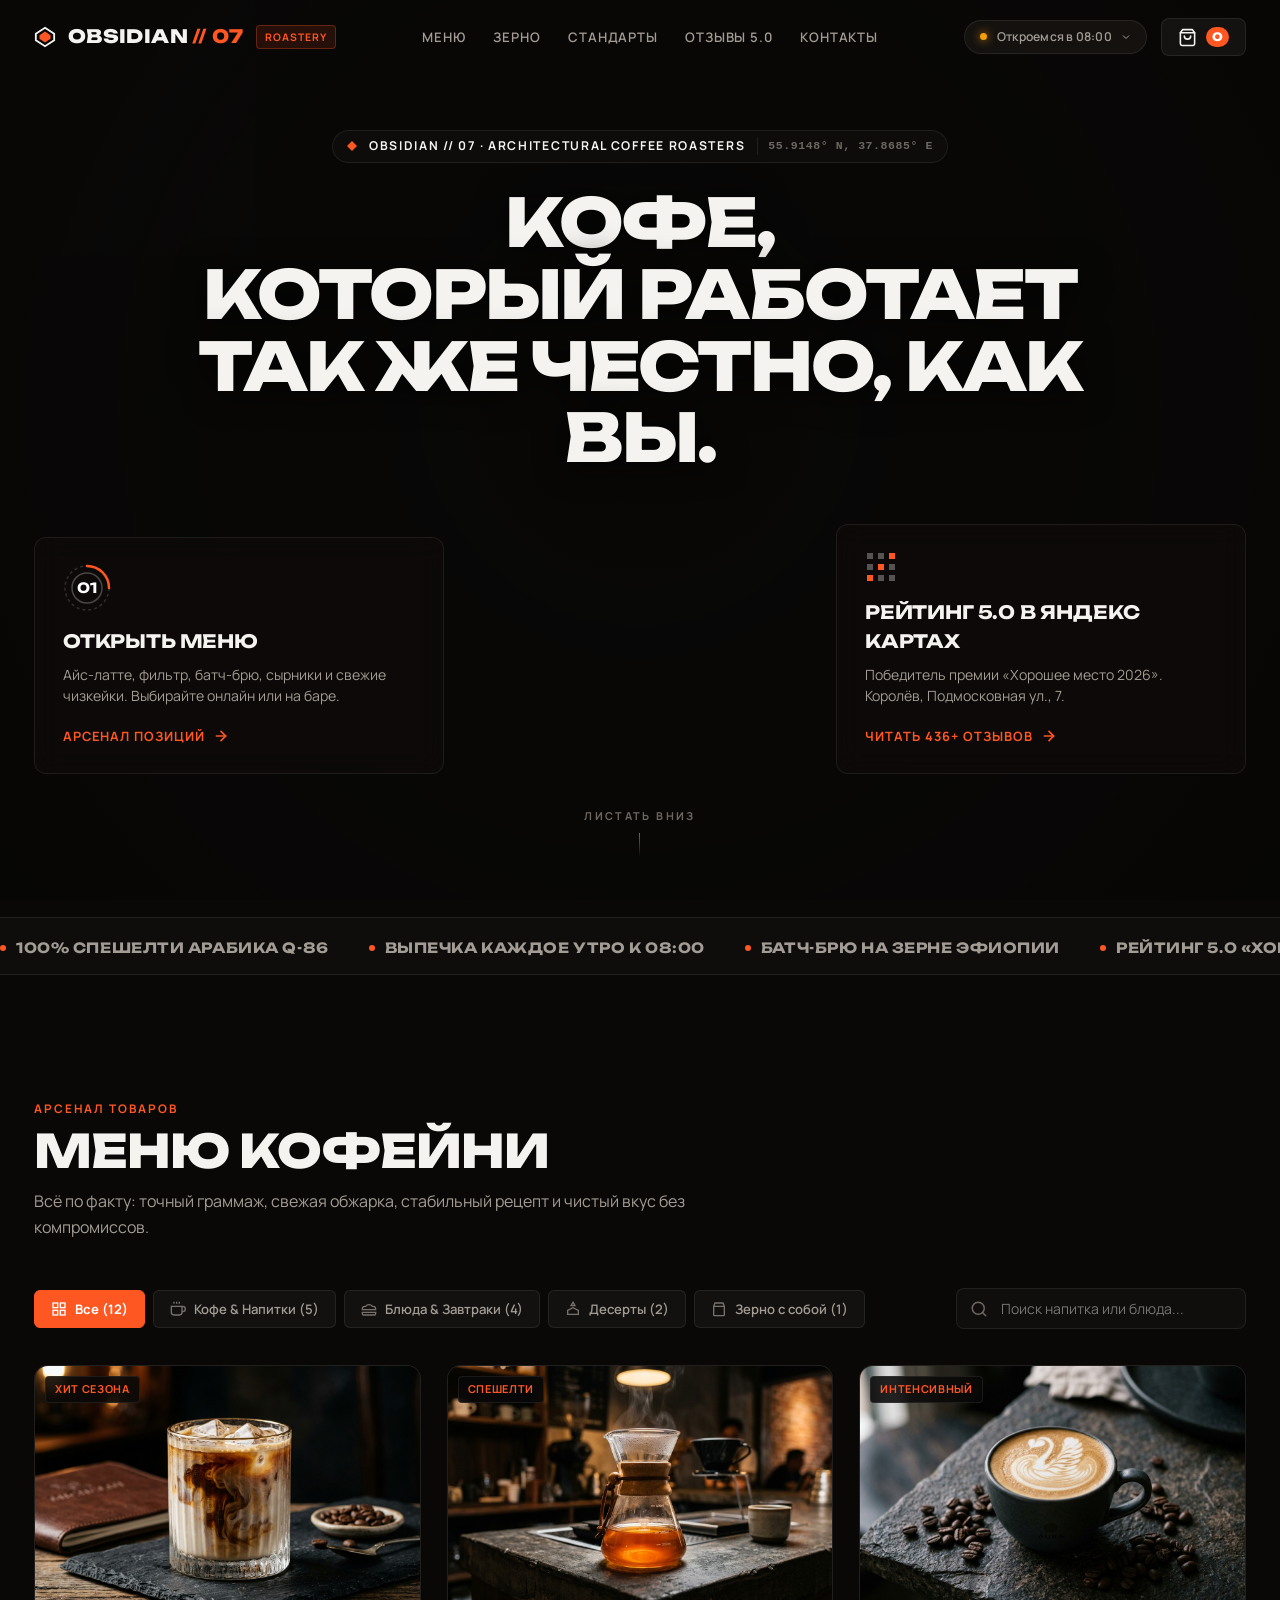
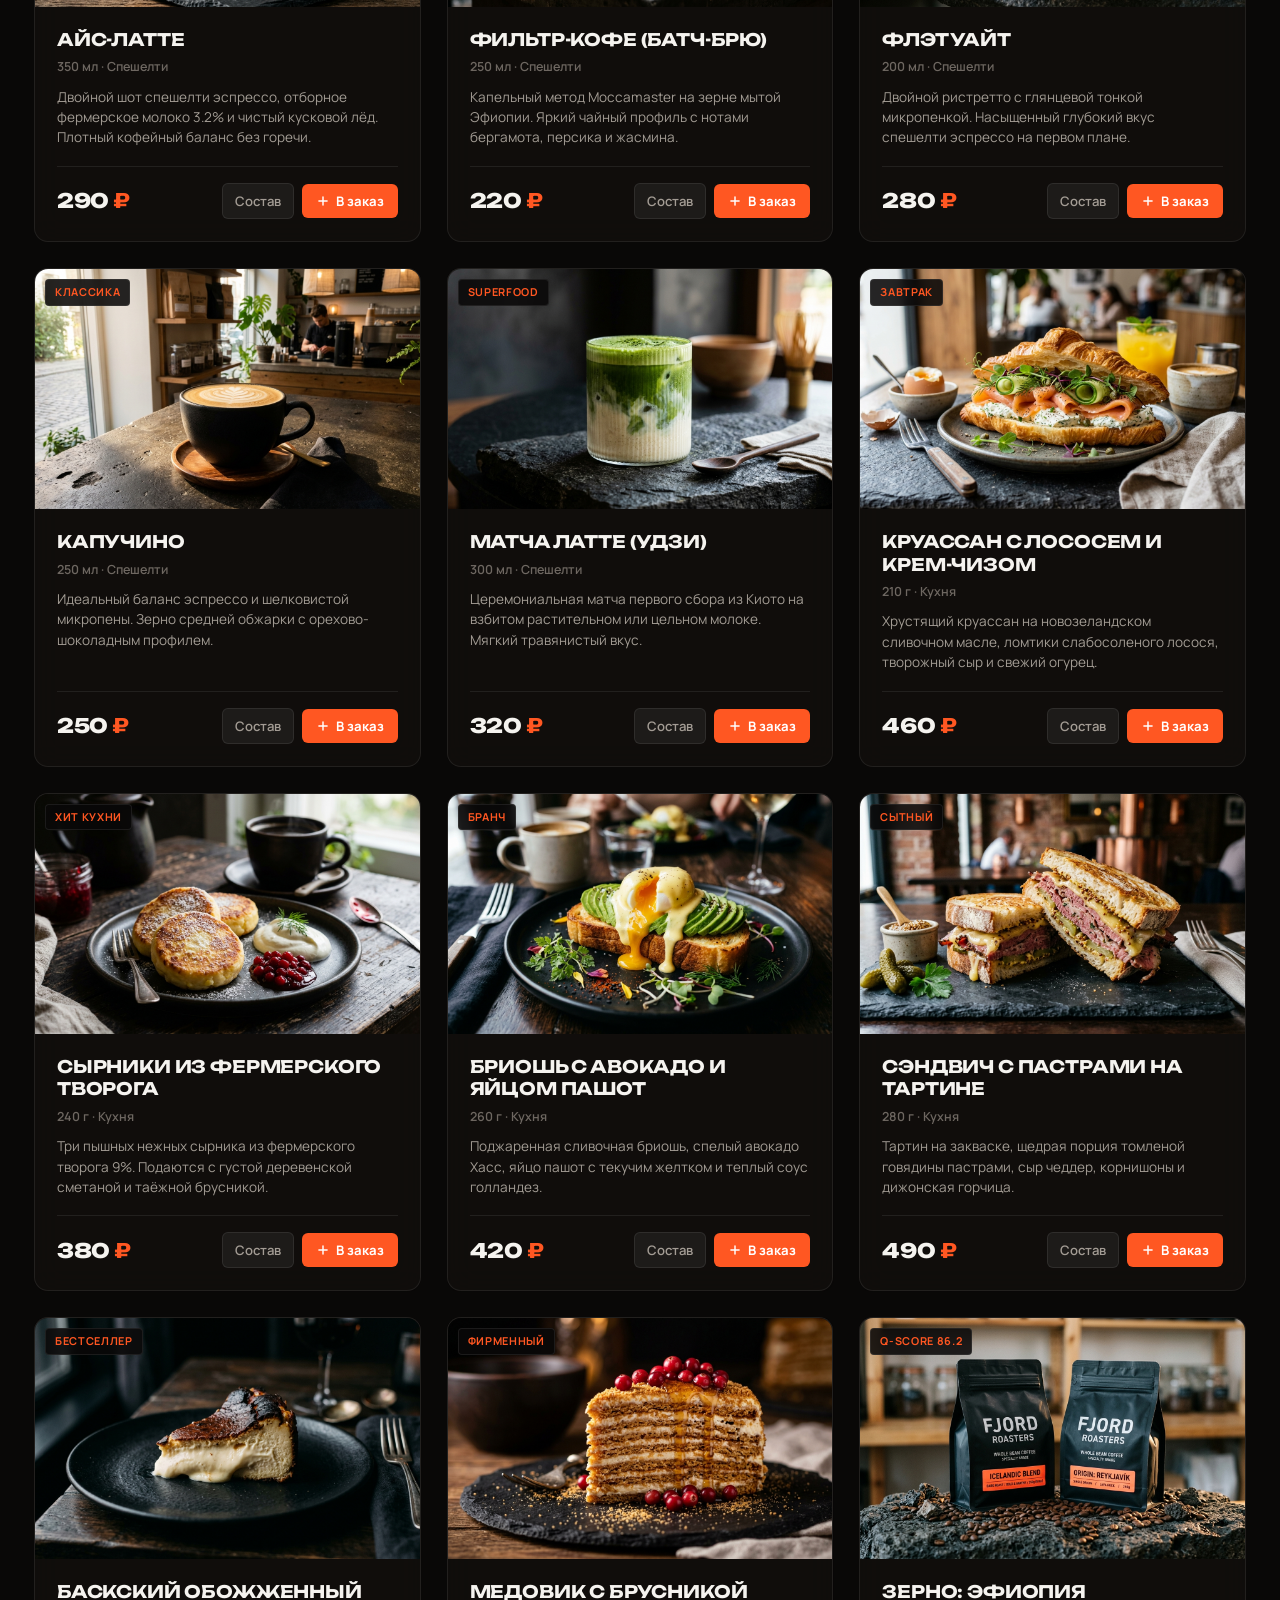
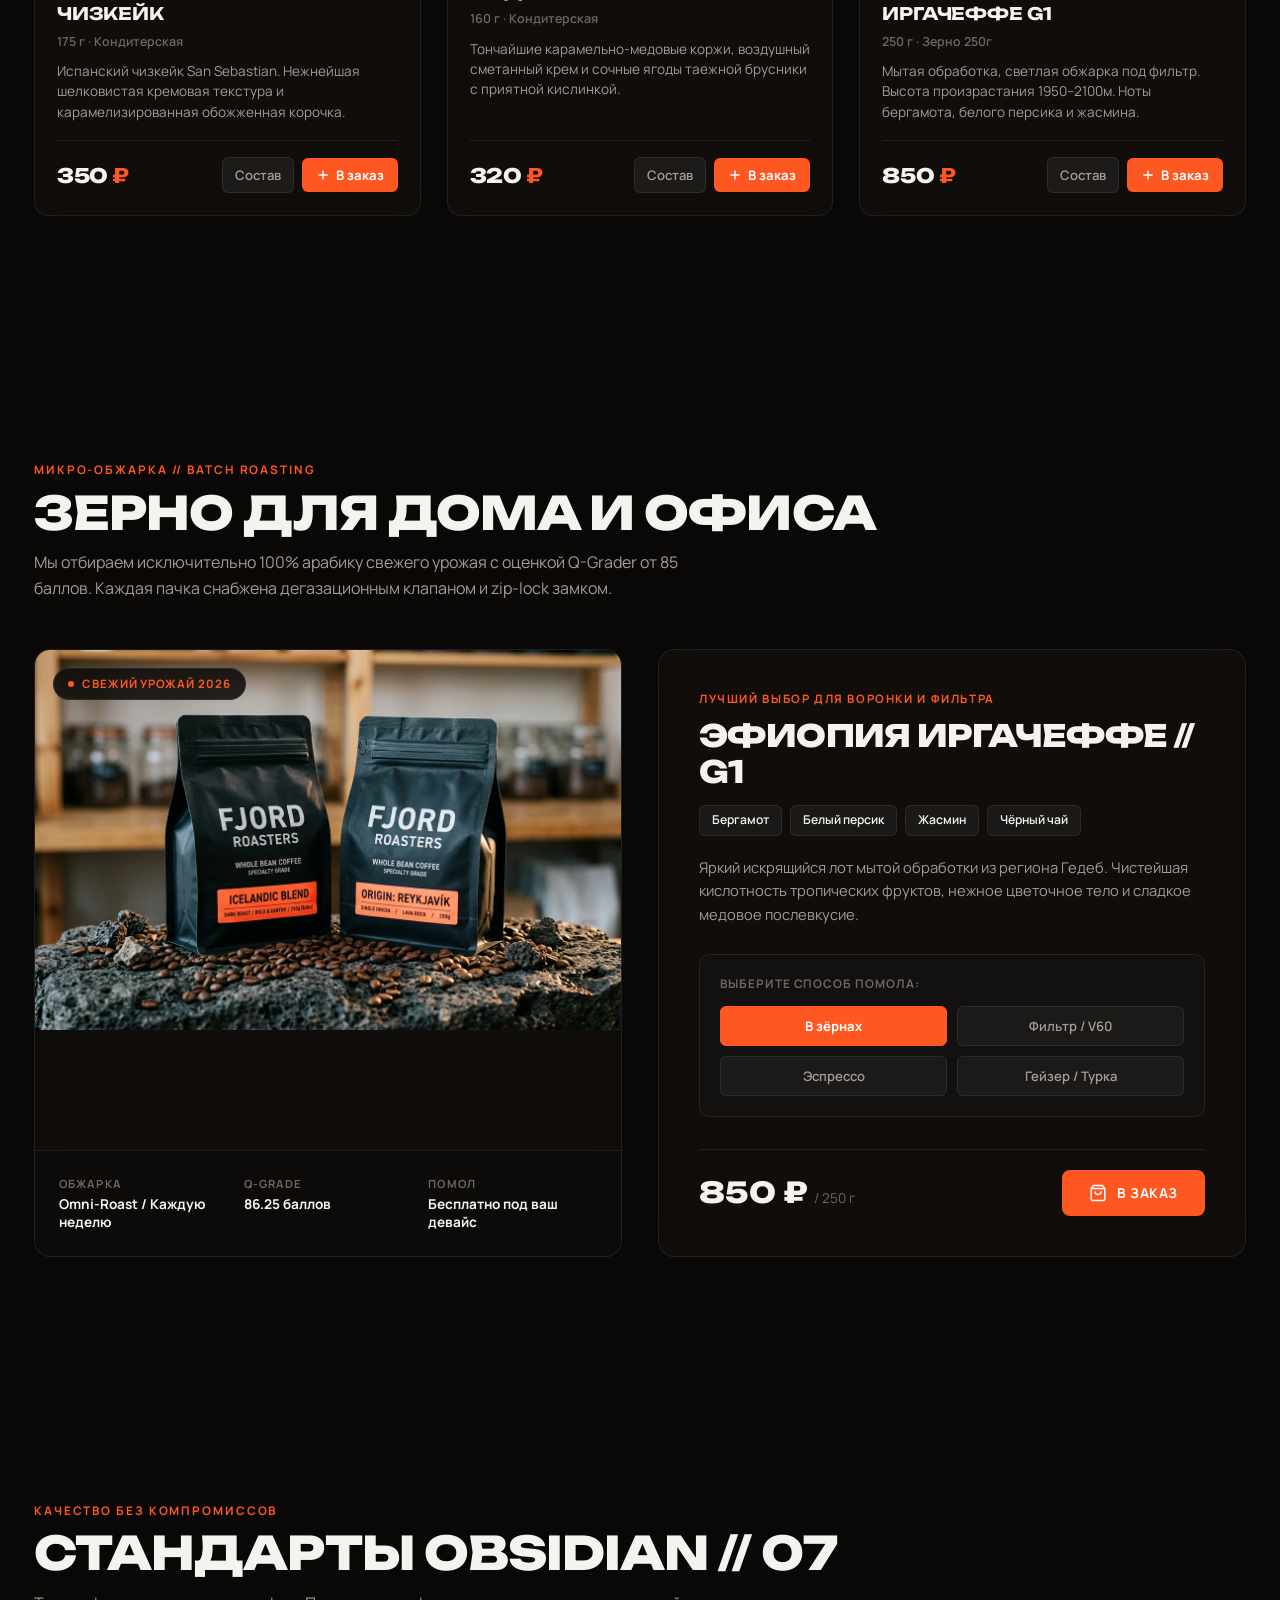
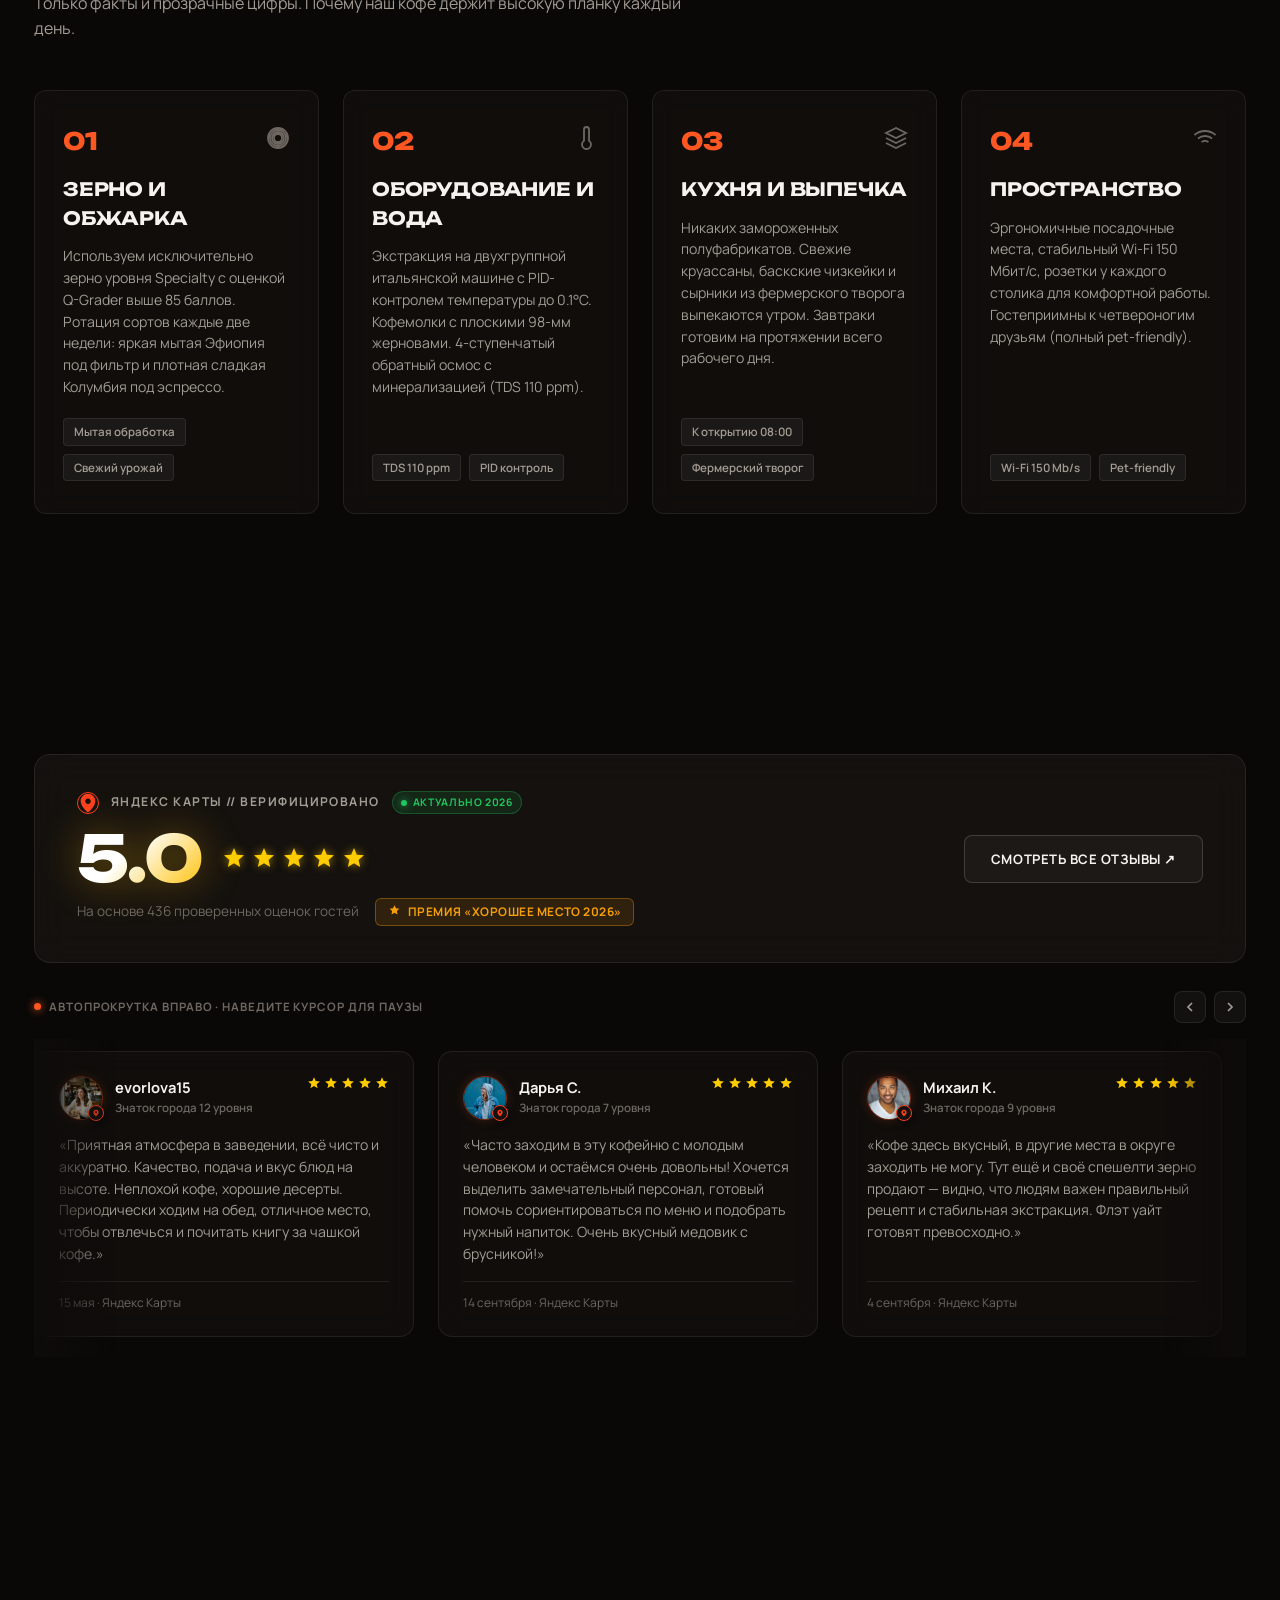
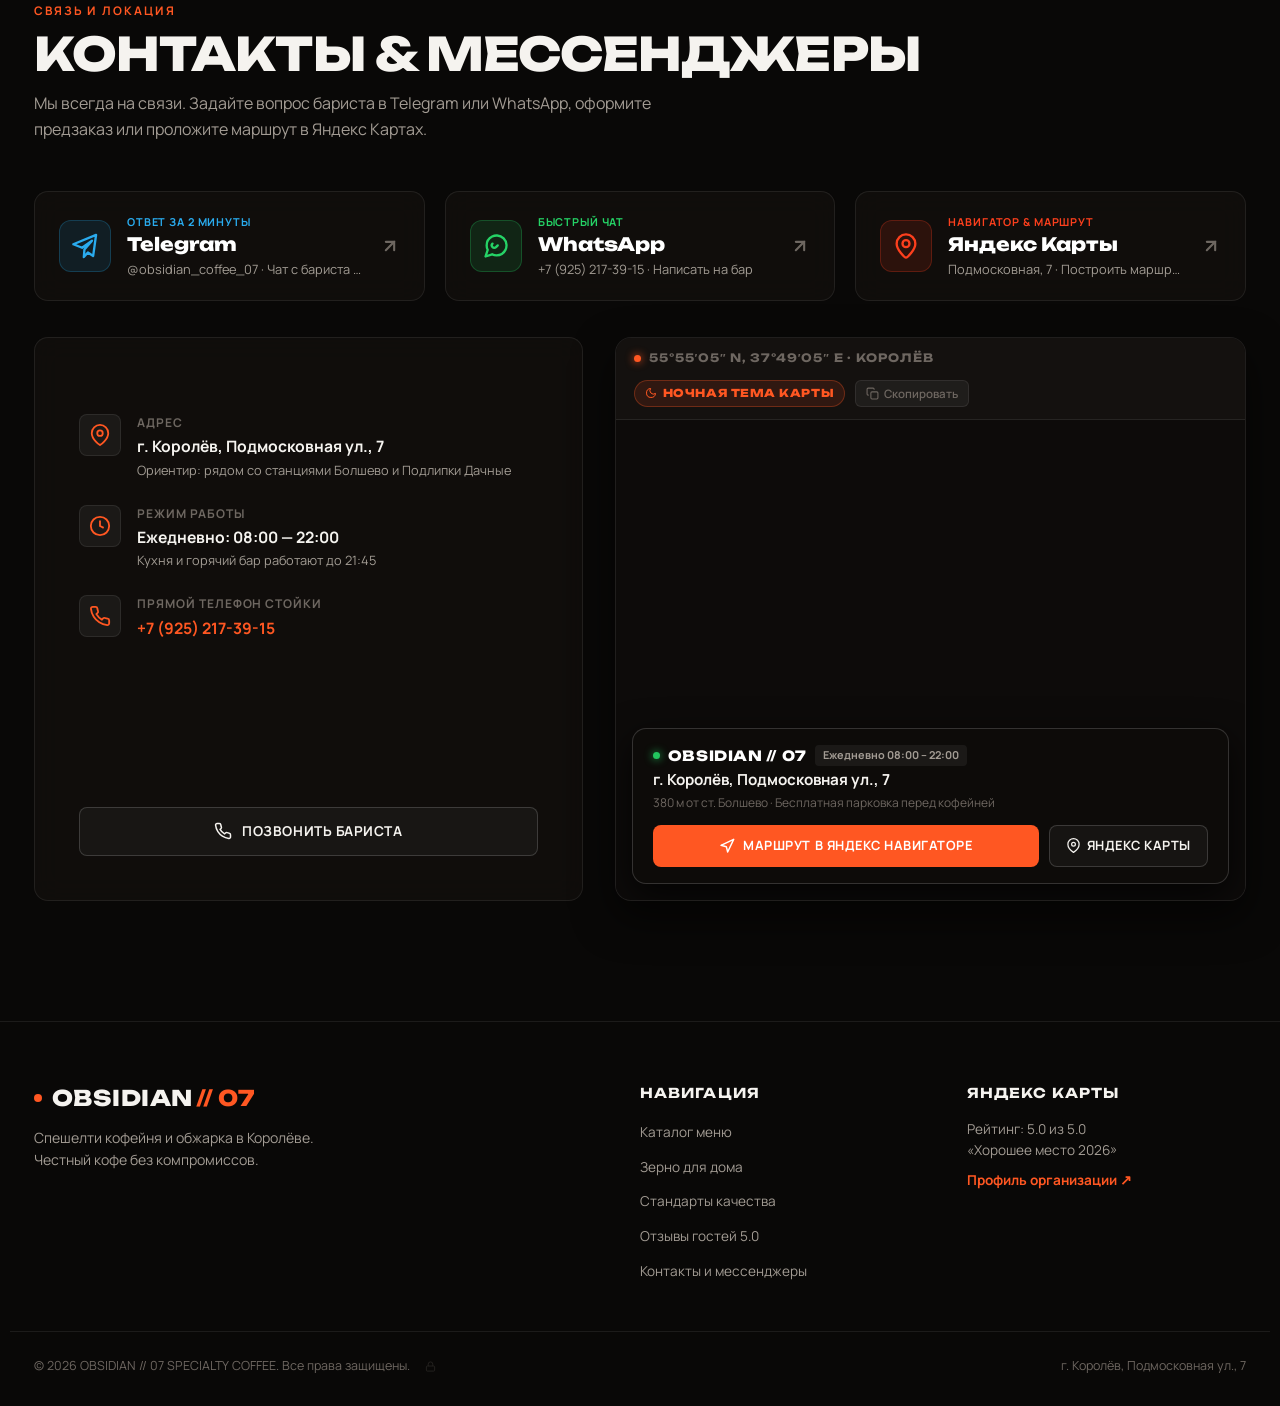
==== index.html @ d437818c "Implement enterprise admin back-office and sync store state, orders, reviews, beans and settings" ====
<!DOCTYPE html>
<html lang="ru">
<head>
  <meta charset="UTF-8">
  <meta name="viewport" content="width=device-width, initial-scale=1.0, maximum-scale=5.0">
  <title>OBSIDIAN // 07 — Спешелти кофейня и обжарка | Королёв, Подмосковная 7</title>
  <meta name="description" content="Минималистичная спешелти кофейня Obsidian // 07 в Королёве: 100% арабика, свежая обжарка, айс-латте, завтраки весь день и авторские десерты. Рейтинг 5.0 на Яндекс Картах.">
  
  <!-- Modern Editorial & Avant-Garde Fonts: Unbounded + Manrope -->
  <link rel="preconnect" href="https://fonts.googleapis.com">
  <link rel="preconnect" href="https://fonts.gstatic.com" crossorigin>
  <link href="https://fonts.googleapis.com/css2?family=Manrope:wght@400;500;600;700;800&family=Unbounded:wght@400;500;600;700;800;900&display=swap" rel="stylesheet">
  
  <link rel="stylesheet" href="styles.css">
</head>
<body>

  <!-- Video Background with Dynamic Hardware-Accelerated Scroll Blur & Parallax -->
  <div class="video-background-container" id="videoBgContainer" aria-hidden="true">
    <video class="bg-video" id="bgVideo" autoplay muted loop playsinline preload="auto">
      <source src="gemini_generated_video_e50f7306.mp4" type="video/mp4">
    </video>
    <!-- Vignette Tint -->
    <div class="video-overlay" id="videoOverlay"></div>
    <!-- Dynamic Blur Backdrop Filter Layer -->
    <div class="video-blur-layer" id="videoBlurLayer"></div>
  </div>

  <!-- Header / Navigation Bar with Hover Schedule Popup -->
  <header class="header" id="header">
    <div class="header-inner container">
      <!-- Luxury Brand Logo: OBSIDIAN // 07 -->
      <a href="#hero" class="brand-logo" aria-label="OBSIDIAN главная">
        <span class="logo-symbol">
          <svg width="22" height="22" viewBox="0 0 24 24" fill="none">
            <polygon points="12,2 22,8.5 22,15.5 12,22 2,15.5 2,8.5" stroke="currentColor" stroke-width="2"/>
            <polygon points="12,6 18,10 18,14 12,18 6,14 6,10" fill="var(--accent-orange)"/>
          </svg>
        </span>
        <span class="logo-text">OBSIDIAN<span class="logo-accent">// 07</span></span>
        <span class="logo-badge">ROASTERY</span>
      </a>

      <!-- Desktop Nav Menu -->
      <nav class="nav-menu" id="navMenu">
        <a href="#menu" class="nav-link">Меню</a>
        <a href="#beans" class="nav-link">Зерно</a>
        <a href="#facts" class="nav-link">Стандарты</a>
        <a href="#reviews" class="nav-link">Отзывы 5.0</a>
        <a href="#contacts" class="nav-link">Контакты</a>
      </nav>

      <!-- Status (with Hover Dropdown for schedule) & Cart Trigger -->
      <div class="header-actions">
        
        <!-- Live Status Trigger with Hover Schedule Popover -->
        <div class="schedule-trigger-wrapper" id="scheduleTriggerWrapper">
          <div class="live-status-badge" id="liveStatusBadge">
            <span class="status-indicator-ring">
              <span class="status-dot"></span>
            </span>
            <span class="status-text">08:00 – 22:00</span>
            <svg class="chevron-micro" width="12" height="12" viewBox="0 0 24 24" fill="none" stroke="currentColor" stroke-width="2">
              <polyline points="6 9 12 15 18 9"></polyline>
            </svg>
          </div>

          <!-- Schedule Dropdown Card (Появляется при наведении) -->
          <div class="schedule-dropdown" id="scheduleDropdown">
            <div class="schedule-dropdown-header">
              <div class="dropdown-title">РЕЖИМ РАБОТЫ</div>
              <div class="dropdown-live-status">
                <span class="status-dot-mini"></span>
                <span>Сейчас открыто</span>
              </div>
            </div>
            <div class="schedule-table">
              <div class="schedule-row">
                <span class="schedule-days">Понедельник — Пятница</span>
                <span class="schedule-hours">08:00 — 22:00</span>
              </div>
              <div class="schedule-row">
                <span class="schedule-days">Суббота — Воскресенье</span>
                <span class="schedule-hours">08:00 — 22:00</span>
              </div>
              <div class="schedule-row sub-row">
                <span class="schedule-days">Кухня и горячий бар</span>
                <span class="schedule-hours">до 21:45</span>
              </div>
            </div>
            <div class="schedule-dropdown-footer">
              <svg width="14" height="14" viewBox="0 0 24 24" fill="none" stroke="currentColor" stroke-width="2">
                <path d="M21 10c0 7-9 13-9 13s-9-6-9-13a9 9 0 0118 0z"/>
                <circle cx="12" cy="10" r="3"/>
              </svg>
              <span>г. Королёв, Подмосковная ул., 7</span>
            </div>
          </div>
        </div>

        <!-- Cart Button -->
        <button class="cart-trigger-btn" id="openCartBtn" aria-label="Открыть корзину">
          <svg class="cart-icon" width="19" height="19" viewBox="0 0 24 24" fill="none" stroke="currentColor" stroke-width="2" stroke-linecap="round" stroke-linejoin="round">
            <path d="M6 2L3 6v14a2 2 0 002 2h14a2 2 0 002-2V6l-3-4z"/>
            <line x1="3" y1="6" x2="21" y2="6"/>
            <path d="M16 10a4 4 0 01-8 0"/>
          </svg>
          <span class="cart-count" id="cartCount">0</span>
        </button>

        <!-- Burger Toggle for Mobile -->
        <button class="burger-btn" id="burgerBtn" aria-label="Меню навигации">
          <span class="burger-line"></span>
          <span class="burger-line"></span>
        </button>
      </div>
    </div>
  </header>

  <main>
    <!-- HERO SECTION (Строго по референсу) -->
    <section class="hero-section" id="hero">
      <div class="container hero-container">
        
        <!-- Eyebrow label -->
        <div class="hero-top-eyebrow">
          <span class="eyebrow-accent">
            <svg width="10" height="10" viewBox="0 0 10 10" fill="none">
              <polygon points="5,0 10,5 5,10 0,5" fill="var(--accent-orange)"/>
            </svg>
          </span>
          <span class="eyebrow-text">OBSIDIAN // 07 · ARCHITECTURAL COFFEE ROASTERS</span>
          <span class="eyebrow-coords">55.9148° N, 37.8685° E</span>
        </div>

        <!-- Main Giant Monolithic Headline -->
        <div class="hero-title-wrapper">
          <h1 class="hero-title">
            КОФЕ,<br>
            КОТОРЫЙ РАБОТАЕТ<br>
            ТАК ЖЕ ЧЕСТНО, КАК ВЫ.
          </h1>
        </div>

        <!-- Lower Interactive Blocks (As in reference screenshot: left & right) -->
        <div class="hero-bottom-grid">
          
          <!-- Left Element (Reference left card) -->
          <a href="#menu" class="hero-card hero-card-left" id="heroMenuShortcut">
            <div class="hero-card-marker">
              <div class="radar-circle">
                <svg class="radar-svg" viewBox="0 0 48 48" fill="none">
                  <circle cx="24" cy="24" r="22" stroke="rgba(255,255,255,0.15)" stroke-width="1.5" stroke-dasharray="3 3"/>
                  <circle cx="24" cy="24" r="15" stroke="rgba(255,255,255,0.25)" stroke-width="1.5"/>
                  <path d="M24 2 A 22 22 0 0 1 46 24" stroke="var(--accent-orange)" stroke-width="2.5" stroke-linecap="round"/>
                </svg>
                <span class="radar-num">01</span>
              </div>
            </div>
            <div class="hero-card-content">
              <h2 class="hero-card-title">ОТКРЫТЬ МЕНЮ</h2>
              <p class="hero-card-desc">
                Айс-латте, фильтр, батч-брю, сырники и свежие чизкейки. Выбирайте онлайн или на баре.
              </p>
              <div class="hero-card-action">
                <span>Арсенал позиций</span>
                <svg class="arrow-icon" width="16" height="16" viewBox="0 0 24 24" fill="none" stroke="currentColor" stroke-width="2.5" stroke-linecap="round" stroke-linejoin="round">
                  <line x1="5" y1="12" x2="19" y2="12"></line>
                  <polyline points="12 5 19 12 12 19"></polyline>
                </svg>
              </div>
            </div>
          </a>

          <!-- Right Element (Reference right card) -->
          <a href="#reviews" class="hero-card hero-card-right" id="heroLocationShortcut">
            <div class="hero-card-marker">
              <div class="matrix-badge">
                <svg width="32" height="32" viewBox="0 0 32 32" fill="none">
                  <rect x="2" y="2" width="6" height="6" fill="rgba(255,255,255,0.3)"/>
                  <rect x="13" y="2" width="6" height="6" fill="rgba(255,255,255,0.3)"/>
                  <rect x="24" y="2" width="6" height="6" fill="var(--accent-orange)"/>
                  <rect x="2" y="13" width="6" height="6" fill="rgba(255,255,255,0.3)"/>
                  <rect x="13" y="13" width="6" height="6" fill="var(--accent-orange)"/>
                  <rect x="24" y="13" width="6" height="6" fill="rgba(255,255,255,0.3)"/>
                  <rect x="2" y="24" width="6" height="6" fill="var(--accent-orange)"/>
                  <rect x="13" y="24" width="6" height="6" fill="rgba(255,255,255,0.3)"/>
                  <rect x="24" y="24" width="6" height="6" fill="rgba(255,255,255,0.3)"/>
                </svg>
              </div>
            </div>
            <div class="hero-card-content">
              <h2 class="hero-card-title">РЕЙТИНГ 5.0 В ЯНДЕКС КАРТАХ</h2>
              <p class="hero-card-desc">
                Победитель премии «Хорошее место 2026». Королёв, Подмосковная ул., 7.
              </p>
              <div class="hero-card-action">
                <span>Читать 436+ отзывов</span>
                <svg class="arrow-icon" width="16" height="16" viewBox="0 0 24 24" fill="none" stroke="currentColor" stroke-width="2.5" stroke-linecap="round" stroke-linejoin="round">
                  <line x1="5" y1="12" x2="19" y2="12"></line>
                  <polyline points="12 5 19 12 12 19"></polyline>
                </svg>
              </div>
            </div>
          </a>

        </div>

        <!-- Scroll down indicator -->
        <div class="hero-scroll-cue">
          <span class="scroll-cue-text">ЛИСТАТЬ ВНИЗ</span>
          <div class="scroll-cue-line"></div>
        </div>

      </div>
    </section>

    <!-- Ticker Strip -->
    <section class="ticker-strip" aria-hidden="true">
      <div class="ticker-track">
        <div class="ticker-item"><span class="ticker-dot"></span> 100% СПЕШЕЛТИ АРАБИКА Q-86</div>
        <div class="ticker-item"><span class="ticker-dot"></span> ВЫПЕЧКА КАЖДОЕ УТРО К 08:00</div>
        <div class="ticker-item"><span class="ticker-dot"></span> БАТЧ-БРЮ НА ЗЕРНЕ ЭФИОПИИ</div>
        <div class="ticker-item"><span class="ticker-dot"></span> РЕЙТИНГ 5.0 «ХОРОШЕЕ МЕСТО 2026»</div>
        <div class="ticker-item"><span class="ticker-dot"></span> РОЗЕТКИ У КАЖДОГО СТОЛИКА</div>
        <div class="ticker-item"><span class="ticker-dot"></span> ЗАВТРАКИ ВЕСЬ ДЕНЬ</div>
        <div class="ticker-item"><span class="ticker-dot"></span> PET-FRIENDLY SPACE</div>
        <div class="ticker-item"><span class="ticker-dot"></span> 100% СПЕШЕЛТИ АРАБИКА Q-86</div>
        <div class="ticker-item"><span class="ticker-dot"></span> ВЫПЕЧКА КАЖДОЕ УТРО К 08:00</div>
        <div class="ticker-item"><span class="ticker-dot"></span> БАТЧ-БРЮ НА ЗЕРНЕ ЭФИОПИИ</div>
        <div class="ticker-item"><span class="ticker-dot"></span> РЕЙТИНГ 5.0 «ХОРОШЕЕ МЕСТО 2026»</div>
        <div class="ticker-item"><span class="ticker-dot"></span> РОЗЕТКИ У КАЖДОГО СТОЛИКА</div>
        <div class="ticker-item"><span class="ticker-dot"></span> ЗАВТРАКИ ВЕСЬ ДЕНЬ</div>
        <div class="ticker-item"><span class="ticker-dot"></span> PET-FRIENDLY SPACE</div>
      </div>
    </section>

    <!-- MENU / CATALOG SECTION -->
    <section class="menu-section section-padding" id="menu">
      <div class="container">
        
        <div class="section-header">
          <div class="section-label">АРСЕНАЛ ТОВАРОВ</div>
          <h2 class="section-title">МЕНЮ КОФЕЙНИ</h2>
          <p class="section-subtitle">
            Всё по факту: точный граммаж, свежая обжарка, стабильный рецепт и чистый вкус без компромиссов.
          </p>
        </div>

        <!-- Controls: Category Filters & Live Search -->
        <div class="catalog-controls">
          <div class="category-tabs" id="categoryTabs">
            <button class="cat-btn active" data-category="all">
              <svg class="cat-icon" width="16" height="16" viewBox="0 0 24 24" fill="none" stroke="currentColor" stroke-width="2">
                <rect x="3" y="3" width="7" height="7"/>
                <rect x="14" y="3" width="7" height="7"/>
                <rect x="14" y="14" width="7" height="7"/>
                <rect x="3" y="14" width="7" height="7"/>
              </svg>
              <span>Все (12)</span>
            </button>
            <button class="cat-btn" data-category="coffee">
              <svg class="cat-icon" width="16" height="16" viewBox="0 0 24 24" fill="none" stroke="currentColor" stroke-width="2">
                <path d="M18 8h1a4 4 0 010 8h-1M2 8h16v9a4 4 0 01-4 4H6a4 4 0 01-4-4V8zM6 1v3M10 1v3M14 1v3"/>
              </svg>
              <span>Кофе & Напитки (5)</span>
            </button>
            <button class="cat-btn" data-category="food">
              <svg class="cat-icon" width="16" height="16" viewBox="0 0 24 24" fill="none" stroke="currentColor" stroke-width="2">
                <path d="M18 8h-1a6 6 0 00-10 0H6a4 4 0 00-4 4v1h20v-1a4 4 0 00-4-4zM2 17h20v2a2 2 0 01-2 2H4a2 2 0 01-2-2v-2z"/>
              </svg>
              <span>Блюда & Завтраки (4)</span>
            </button>
            <button class="cat-btn" data-category="desserts">
              <svg class="cat-icon" width="16" height="16" viewBox="0 0 24 24" fill="none" stroke="currentColor" stroke-width="2">
                <path d="M12 2l3 5h-6l3-5zM4 14l8-4 8 4v6H4v-6z"/>
              </svg>
              <span>Десерты (2)</span>
            </button>
            <button class="cat-btn" data-category="beans">
              <svg class="cat-icon" width="16" height="16" viewBox="0 0 24 24" fill="none" stroke="currentColor" stroke-width="2">
                <path d="M6 3h12l2 5v13a1 1 0 01-1 1H5a1 1 0 01-1-1V8l2-5zM4 8h16"/>
              </svg>
              <span>Зерно с собой (1)</span>
            </button>
          </div>

          <div class="search-box">
            <svg class="search-icon" width="18" height="18" viewBox="0 0 24 24" fill="none" stroke="currentColor" stroke-width="2" stroke-linecap="round" stroke-linejoin="round">
              <circle cx="11" cy="11" r="8"/>
              <line x1="21" y1="21" x2="16.65" y2="16.65"/>
            </svg>
            <input type="text" id="catalogSearch" placeholder="Поиск напитка или блюда..." aria-label="Поиск по меню">
            <button class="clear-search-btn" id="clearSearchBtn" aria-label="Очистить поиск" style="display:none;">
              <svg width="14" height="14" viewBox="0 0 24 24" fill="none" stroke="currentColor" stroke-width="2.5" stroke-linecap="round">
                <line x1="18" y1="6" x2="6" y2="18"></line>
                <line x1="6" y1="6" x2="18" y2="18"></line>
              </svg>
            </button>
          </div>
        </div>

        <!-- Catalog Grid -->
        <div class="catalog-grid" id="catalogGrid">
          <!-- Dynamically populated via script.js -->
        </div>

      </div>
    </section>

    <!-- BEANS SHOWCASE (ЗЕРНО ДЛЯ ДОМА И ОФИСА) -->
    <section class="beans-showcase-section section-padding" id="beans">
      <div class="container">
        <div class="section-header">
          <div class="section-label">МИКРО-ОБЖАРКА // BATCH ROASTING</div>
          <h2 class="section-title">ЗЕРНО ДЛЯ ДОМА И ОФИСА</h2>
          <p class="section-subtitle">
            Мы отбираем исключительно 100% арабику свежего урожая с оценкой Q-Grader от 85 баллов. Каждая пачка снабжена дегазационным клапаном и zip-lock замком.
          </p>
        </div>

        <div class="beans-editorial-grid">
          
          <!-- Large Visual Card -->
          <div class="beans-media-card">
            <div class="beans-image-wrap">
              <img src="assets/images/specialty_bean_bags.jpg" alt="Пачки спешелти кофе Obsidian // 07" loading="lazy">
              <div class="beans-float-badge">
                <span class="badge-dot"></span>
                <span>СВЕЖИЙ УРОЖАЙ 2026</span>
              </div>
            </div>
            <div class="beans-profile-row">
              <div class="profile-item">
                <div class="profile-label">ОБЖАРКА</div>
                <div class="profile-val">Omni-Roast / Каждую неделю</div>
              </div>
              <div class="profile-item">
                <div class="profile-label">Q-GRADE</div>
                <div class="profile-val">86.25 баллов</div>
              </div>
              <div class="profile-item">
                <div class="profile-label">ПОМОЛ</div>
                <div class="profile-val">Бесплатно под ваш девайс</div>
              </div>
            </div>
          </div>

          <!-- Interactive Bean Selection Card -->
          <div class="beans-config-card">
            <div class="beans-card-tag">ЛУЧШИЙ ВЫБОР ДЛЯ ВОРОНКИ И ФИЛЬТРА</div>
            <h3 class="beans-card-title">ЭФИОПИЯ ИРГАЧЕФФЕ // G1</h3>
            <div class="beans-descriptors">
              <span class="desc-pill">Бергамот</span>
              <span class="desc-pill">Белый персик</span>
              <span class="desc-pill">Жасмин</span>
              <span class="desc-pill">Чёрный чай</span>
            </div>

            <p class="beans-description">
              Яркий искрящийся лот мытой обработки из региона Гедеб. Чистейшая кислотность тропических фруктов, нежное цветочное тело и сладкое медовое послевкусие.
            </p>

            <!-- Grind Selector Tool -->
            <div class="grind-selector-box">
              <div class="selector-title">ВЫБЕРИТЕ СПОСОБ ПОМОЛА:</div>
              <div class="grind-options-grid" id="grindOptionsGrid">
                <button class="grind-pill active" data-grind="В зёрнах">В зёрнах</button>
                <button class="grind-pill" data-grind="Фильтр / V60">Фильтр / V60</button>
                <button class="grind-pill" data-grind="Эспрессо">Эспрессо</button>
                <button class="grind-pill" data-grind="Гейзер / Турка">Гейзер / Турка</button>
              </div>
            </div>

            <!-- Price & Order Bar -->
            <div class="beans-order-bar">
              <div class="beans-price-box">
                <span class="beans-price-value">850&nbsp;₽</span>
                <span class="beans-price-meta">/ 250 г</span>
              </div>
              <button class="btn btn-primary" id="addBeansToCartBtn">
                <svg width="18" height="18" viewBox="0 0 24 24" fill="none" stroke="currentColor" stroke-width="2">
                  <path d="M6 2L3 6v14a2 2 0 002 2h14a2 2 0 002-2V6l-3-4z"/>
                  <line x1="3" y1="6" x2="21" y2="6"/>
                  <path d="M16 10a4 4 0 01-8 0"/>
                </svg>
                <span>В заказ</span>
              </button>
            </div>
          </div>

        </div>
      </div>
    </section>

    <!-- FACTS & STANDARDS (БЕЗ ВОДЫ) -->
    <section class="standards-section section-padding" id="facts">
      <div class="container">
        
        <div class="section-header">
          <div class="section-label">КАЧЕСТВО БЕЗ КОМПРОМИССОВ</div>
          <h2 class="section-title">СТАНДАРТЫ OBSIDIAN // 07</h2>
          <p class="section-subtitle">
            Только факты и прозрачные цифры. Почему наш кофе держит высокую планку каждый день.
          </p>
        </div>

        <div class="standards-grid">
          
          <div class="standard-card">
            <div class="standard-header-row">
              <div class="standard-num">01</div>
              <div class="standard-icon">
                <svg width="24" height="24" viewBox="0 0 24 24" fill="none" stroke="currentColor" stroke-width="1.8">
                  <path d="M12 2C6.48 2 2 6.48 2 12s4.48 10 10 10 10-4.48 10-10S17.52 2 12 2zm0 18c-4.41 0-8-3.59-8-8s3.59-8 8-8 8 3.59 8 8-3.59 8-8 8z"/>
                  <path d="M12 6c-3.31 0-6 2.69-6 6s2.69 6 6 6 6-2.69 6-6-2.69-6-6-6zm0 10c-2.21 0-4-1.79-4-4s1.79-4 4-4 4 1.79 4 4-1.79 4-4 4z"/>
                </svg>
              </div>
            </div>
            <h3 class="standard-title">ЗЕРНО И ОБЖАРКА</h3>
            <p class="standard-text">
              Используем исключительно зерно уровня Specialty с оценкой Q-Grader выше 85 баллов. Ротация сортов каждые две недели: яркая мытая Эфиопия под фильтр и плотная сладкая Колумбия под эспрессо.
            </p>
            <div class="standard-tags">
              <span>Мытая обработка</span>
              <span>Свежий урожай</span>
            </div>
          </div>

          <div class="standard-card">
            <div class="standard-header-row">
              <div class="standard-num">02</div>
              <div class="standard-icon">
                <svg width="24" height="24" viewBox="0 0 24 24" fill="none" stroke="currentColor" stroke-width="1.8">
                  <path d="M14 14.76V3.5a2.5 2.5 0 0 0-5 0v11.26a4.5 4.5 0 1 0 5 0z"/>
                </svg>
              </div>
            </div>
            <h3 class="standard-title">ОБОРУДОВАНИЕ И ВОДА</h3>
            <p class="standard-text">
              Экстракция на двухгруппной итальянской машине с PID-контролем температуры до 0.1°C. Кофемолки с плоскими 98-мм жерновами. 4-ступенчатый обратный осмос с минерализацией (TDS 110 ppm).
            </p>
            <div class="standard-tags">
              <span>TDS 110 ppm</span>
              <span>PID контроль</span>
            </div>
          </div>

          <div class="standard-card">
            <div class="standard-header-row">
              <div class="standard-num">03</div>
              <div class="standard-icon">
                <svg width="24" height="24" viewBox="0 0 24 24" fill="none" stroke="currentColor" stroke-width="1.8">
                  <path d="M12 2L2 7l10 5 10-5-10-5zM2 17l10 5 10-5M2 12l10 5 10-5"/>
                </svg>
              </div>
            </div>
            <h3 class="standard-title">КУХНЯ И ВЫПЕЧКА</h3>
            <p class="standard-text">
              Никаких замороженных полуфабрикатов. Свежие круассаны, баскские чизкейки и сырники из фермерского творога выпекаются утром. Завтраки готовим на протяжении всего рабочего дня.
            </p>
            <div class="standard-tags">
              <span>К открытию 08:00</span>
              <span>Фермерский творог</span>
            </div>
          </div>

          <div class="standard-card">
            <div class="standard-header-row">
              <div class="standard-num">04</div>
              <div class="standard-icon">
                <svg width="24" height="24" viewBox="0 0 24 24" fill="none" stroke="currentColor" stroke-width="1.8">
                  <path d="M5 12.55a11 11 0 0 1 14.08 0M1.42 9a16 16 0 0 1 21.16 0M8.53 16.11a6 6 0 0 1 6.95 0M12 20h.01"/>
                </svg>
              </div>
            </div>
            <h3 class="standard-title">ПРОСТРАНСТВО</h3>
            <p class="standard-text">
              Эргономичные посадочные места, стабильный Wi-Fi 150 Мбит/с, розетки у каждого столика для комфортной работы. Гостеприимны к четвероногим друзьям (полный pet-friendly).
            </p>
            <div class="standard-tags">
              <span>Wi-Fi 150 Mb/s</span>
              <span>Pet-friendly</span>
            </div>
          </div>

        </div>

      </div>
    </section>

    <!-- REVIEWS SECTION (УЛЬТРА-МИНИМАЛИСТИЧНЫЙ ЯНДЕКС 5.0) -->
    <section class="reviews-section section-padding" id="reviews">
      <div class="container">
        
        <div class="yandex-minimal-banner" id="yandexBanner">
          <div class="yandex-stat-col">
            <div class="yandex-brand-row">
              <div class="yandex-icon-wrap">
                <svg width="22" height="22" viewBox="0 0 24 24" fill="none">
                  <path d="M12 2C7.58 2 4 5.58 4 10c0 5.25 7 12 8 12s8-6.75 8-12c0-4.42-3.58-8-8-8zm0 11c-1.66 0-3-1.34-3-3s1.34-3 3-3 3 1.34 3 3-1.34 3-3 3z" fill="#FC3F1D"/>
                </svg>
                <span class="yandex-radar-wave"></span>
              </div>
              <span class="yandex-brand-name">ЯНДЕКС КАРТЫ // ВЕРИФИЦИРОВАНО</span>
              <div class="live-status-pill-mini">
                <span class="beacon-pulse-glow"></span>
                <span>АКТУАЛЬНО 2026</span>
              </div>
            </div>

            <div class="score-row-minimal">
              <div class="rating-counter-box">
                <span class="rating-num-big" id="ratingCounter" data-target="5.0">5.0</span>
              </div>
              <div class="rating-stars-clean" id="ratingStars">
                <svg class="star-svg" style="--i:1" width="24" height="24" viewBox="0 0 24 24" fill="#fc0"><path d="M12 17.27L18.18 21l-1.64-7.03L22 9.24l-7.19-.61L12 2 9.19 8.63 2 9.24l5.46 4.73L5.82 21z"/></svg>
                <svg class="star-svg" style="--i:2" width="24" height="24" viewBox="0 0 24 24" fill="#fc0"><path d="M12 17.27L18.18 21l-1.64-7.03L22 9.24l-7.19-.61L12 2 9.19 8.63 2 9.24l5.46 4.73L5.82 21z"/></svg>
                <svg class="star-svg" style="--i:3" width="24" height="24" viewBox="0 0 24 24" fill="#fc0"><path d="M12 17.27L18.18 21l-1.64-7.03L22 9.24l-7.19-.61L12 2 9.19 8.63 2 9.24l5.46 4.73L5.82 21z"/></svg>
                <svg class="star-svg" style="--i:4" width="24" height="24" viewBox="0 0 24 24" fill="#fc0"><path d="M12 17.27L18.18 21l-1.64-7.03L22 9.24l-7.19-.61L12 2 9.19 8.63 2 9.24l5.46 4.73L5.82 21z"/></svg>
                <svg class="star-svg" style="--i:5" width="24" height="24" viewBox="0 0 24 24" fill="#fc0"><path d="M12 17.27L18.18 21l-1.64-7.03L22 9.24l-7.19-.61L12 2 9.19 8.63 2 9.24l5.46 4.73L5.82 21z"/></svg>
              </div>
            </div>

            <div class="rating-sub-row">
              <span class="reviews-count-text">На основе 436 проверенных оценок гостей</span>
              <div class="award-laurel-badge">
                <svg width="15" height="15" viewBox="0 0 24 24" fill="#f59e0b">
                  <path d="M12 2l2.4 4.8 5.3.8-3.8 3.7.9 5.3-4.8-2.5-4.8 2.5.9-5.3-3.8-3.7 5.3-.8L12 2z"/>
                </svg>
                <span>Премия «Хорошее место 2026»</span>
                <span class="award-shimmer-sweep"></span>
              </div>
            </div>
          </div>

          <div class="yandex-cta-col">
            <a href="https://yandex.ru/maps/-/CXBAZVzO" target="_blank" rel="noopener noreferrer" class="btn btn-outline yandex-direct-btn">
              <span>Смотреть все отзывы ↗</span>
            </a>
          </div>
        </div>

        <!-- Reviews Carousel Bar: Auto-Scroll Indicator & Manual Shift Buttons -->
        <div class="reviews-marquee-header">
          <div class="marquee-indicator-pill">
            <span class="marquee-pulse-dot"></span>
            <span>АВТОПРОКРУТКА ВПРАВО · НАВЕДИТЕ КУРСОР ДЛЯ ПАУЗЫ</span>
          </div>
          <div class="marquee-control-buttons">
            <button class="marquee-shift-btn" id="revPrevBtn" aria-label="Сдвинуть влево">
              <svg width="16" height="16" viewBox="0 0 24 24" fill="none" stroke="currentColor" stroke-width="2.5"><polyline points="15 18 9 12 15 6"></polyline></svg>
            </button>
            <button class="marquee-shift-btn" id="revNextBtn" aria-label="Сдвинуть вправо">
              <svg width="16" height="16" viewBox="0 0 24 24" fill="none" stroke="currentColor" stroke-width="2.5"><polyline points="9 18 15 12 9 6"></polyline></svg>
            </button>
          </div>
        </div>

        <!-- Reviews Marquee Viewport with Continuous Seamless Flow to the Right -->
        <div class="reviews-marquee-viewport" id="reviewsMarquee">
          <div class="marquee-edge-fade left-fade"></div>
          <div class="marquee-edge-fade right-fade"></div>

          <div class="reviews-marquee-track" id="reviewsTrack">
            
            <!-- CARD 1 -->
            <div class="review-card">
              <div class="review-card-top">
                <div class="author-info">
                  <div class="author-avatar-wrap">
                    <img src="assets/images/avatar_evorlova.jpg" alt="evorlova15" class="author-avatar-img" loading="lazy">
                    <span class="avatar-badge-yandex" title="Проверен Яндекс Картами">
                      <svg width="8" height="8" viewBox="0 0 24 24" fill="#fc3f1d"><path d="M12 2C7.58 2 4 5.58 4 10c0 5.25 7 12 8 12s8-6.75 8-12c0-4.42-3.58-8-8-8zm0 11c-1.66 0-3-1.34-3-3s1.34-3 3-3 3 1.34 3 3-1.34 3-3 3z"/></svg>
                    </span>
                  </div>
                  <div>
                    <div class="author-name">evorlova15</div>
                    <div class="author-level">Знаток города 12 уровня</div>
                  </div>
                </div>
                <div class="stars-vector-row">
                  <svg width="14" height="14" viewBox="0 0 24 24" fill="#fc0"><path d="M12 17.27L18.18 21l-1.64-7.03L22 9.24l-7.19-.61L12 2 9.19 8.63 2 9.24l5.46 4.73L5.82 21z"/></svg>
                  <svg width="14" height="14" viewBox="0 0 24 24" fill="#fc0"><path d="M12 17.27L18.18 21l-1.64-7.03L22 9.24l-7.19-.61L12 2 9.19 8.63 2 9.24l5.46 4.73L5.82 21z"/></svg>
                  <svg width="14" height="14" viewBox="0 0 24 24" fill="#fc0"><path d="M12 17.27L18.18 21l-1.64-7.03L22 9.24l-7.19-.61L12 2 9.19 8.63 2 9.24l5.46 4.73L5.82 21z"/></svg>
                  <svg width="14" height="14" viewBox="0 0 24 24" fill="#fc0"><path d="M12 17.27L18.18 21l-1.64-7.03L22 9.24l-7.19-.61L12 2 9.19 8.63 2 9.24l5.46 4.73L5.82 21z"/></svg>
                  <svg width="14" height="14" viewBox="0 0 24 24" fill="#fc0"><path d="M12 17.27L18.18 21l-1.64-7.03L22 9.24l-7.19-.61L12 2 9.19 8.63 2 9.24l5.46 4.73L5.82 21z"/></svg>
                </div>
              </div>
              <p class="review-text">
                «Приятная атмосфера в заведении, всё чисто и аккуратно. Качество, подача и вкус блюд на высоте. Неплохой кофе, хорошие десерты. Периодически ходим на обед, отличное место, чтобы отвлечься и почитать книгу за чашкой кофе.»
              </p>
              <div class="review-date">15 мая · Яндекс Карты</div>
            </div>

            <!-- CARD 2 -->
            <div class="review-card">
              <div class="review-card-top">
                <div class="author-info">
                  <div class="author-avatar-wrap">
                    <img src="assets/images/avatar_daria.jpg" alt="Дарья С." class="author-avatar-img" loading="lazy">
                    <span class="avatar-badge-yandex" title="Проверен Яндекс Картами">
                      <svg width="8" height="8" viewBox="0 0 24 24" fill="#fc3f1d"><path d="M12 2C7.58 2 4 5.58 4 10c0 5.25 7 12 8 12s8-6.75 8-12c0-4.42-3.58-8-8-8zm0 11c-1.66 0-3-1.34-3-3s1.34-3 3-3 3 1.34 3 3-1.34 3-3 3z"/></svg>
                    </span>
                  </div>
                  <div>
                    <div class="author-name">Дарья С.</div>
                    <div class="author-level">Знаток города 7 уровня</div>
                  </div>
                </div>
                <div class="stars-vector-row">
                  <svg width="14" height="14" viewBox="0 0 24 24" fill="#fc0"><path d="M12 17.27L18.18 21l-1.64-7.03L22 9.24l-7.19-.61L12 2 9.19 8.63 2 9.24l5.46 4.73L5.82 21z"/></svg>
                  <svg width="14" height="14" viewBox="0 0 24 24" fill="#fc0"><path d="M12 17.27L18.18 21l-1.64-7.03L22 9.24l-7.19-.61L12 2 9.19 8.63 2 9.24l5.46 4.73L5.82 21z"/></svg>
                  <svg width="14" height="14" viewBox="0 0 24 24" fill="#fc0"><path d="M12 17.27L18.18 21l-1.64-7.03L22 9.24l-7.19-.61L12 2 9.19 8.63 2 9.24l5.46 4.73L5.82 21z"/></svg>
                  <svg width="14" height="14" viewBox="0 0 24 24" fill="#fc0"><path d="M12 17.27L18.18 21l-1.64-7.03L22 9.24l-7.19-.61L12 2 9.19 8.63 2 9.24l5.46 4.73L5.82 21z"/></svg>
                  <svg width="14" height="14" viewBox="0 0 24 24" fill="#fc0"><path d="M12 17.27L18.18 21l-1.64-7.03L22 9.24l-7.19-.61L12 2 9.19 8.63 2 9.24l5.46 4.73L5.82 21z"/></svg>
                </div>
              </div>
              <p class="review-text">
                «Часто заходим в эту кофейню с молодым человеком и остаёмся очень довольны! Хочется выделить замечательный персонал, готовый помочь сориентироваться по меню и подобрать нужный напиток. Очень вкусный медовик с брусникой!»
              </p>
              <div class="review-date">14 сентября · Яндекс Карты</div>
            </div>

            <!-- CARD 3 -->
            <div class="review-card">
              <div class="review-card-top">
                <div class="author-info">
                  <div class="author-avatar-wrap">
                    <img src="assets/images/avatar_mikhail.jpg" alt="Михаил К." class="author-avatar-img" loading="lazy">
                    <span class="avatar-badge-yandex" title="Проверен Яндекс Картами">
                      <svg width="8" height="8" viewBox="0 0 24 24" fill="#fc3f1d"><path d="M12 2C7.58 2 4 5.58 4 10c0 5.25 7 12 8 12s8-6.75 8-12c0-4.42-3.58-8-8-8zm0 11c-1.66 0-3-1.34-3-3s1.34-3 3-3 3 1.34 3 3-1.34 3-3 3z"/></svg>
                    </span>
                  </div>
                  <div>
                    <div class="author-name">Михаил К.</div>
                    <div class="author-level">Знаток города 9 уровня</div>
                  </div>
                </div>
                <div class="stars-vector-row">
                  <svg width="14" height="14" viewBox="0 0 24 24" fill="#fc0"><path d="M12 17.27L18.18 21l-1.64-7.03L22 9.24l-7.19-.61L12 2 9.19 8.63 2 9.24l5.46 4.73L5.82 21z"/></svg>
                  <svg width="14" height="14" viewBox="0 0 24 24" fill="#fc0"><path d="M12 17.27L18.18 21l-1.64-7.03L22 9.24l-7.19-.61L12 2 9.19 8.63 2 9.24l5.46 4.73L5.82 21z"/></svg>
                  <svg width="14" height="14" viewBox="0 0 24 24" fill="#fc0"><path d="M12 17.27L18.18 21l-1.64-7.03L22 9.24l-7.19-.61L12 2 9.19 8.63 2 9.24l5.46 4.73L5.82 21z"/></svg>
                  <svg width="14" height="14" viewBox="0 0 24 24" fill="#fc0"><path d="M12 17.27L18.18 21l-1.64-7.03L22 9.24l-7.19-.61L12 2 9.19 8.63 2 9.24l5.46 4.73L5.82 21z"/></svg>
                  <svg width="14" height="14" viewBox="0 0 24 24" fill="#fc0"><path d="M12 17.27L18.18 21l-1.64-7.03L22 9.24l-7.19-.61L12 2 9.19 8.63 2 9.24l5.46 4.73L5.82 21z"/></svg>
                </div>
              </div>
              <p class="review-text">
                «Кофе здесь вкусный, в другие места в округе заходить не могу. Тут ещё и своё спешелти зерно продают — видно, что людям важен правильный рецепт и стабильная экстракция. Флэт уайт готовят превосходно.»
              </p>
              <div class="review-date">4 сентября · Яндекс Карты</div>
            </div>

            <!-- CARD 4 -->
            <div class="review-card">
              <div class="review-card-top">
                <div class="author-info">
                  <div class="author-avatar-wrap">
                    <img src="assets/images/avatar_artem.jpg" alt="Артем В." class="author-avatar-img" loading="lazy">
                    <span class="avatar-badge-yandex" title="Проверен Яндекс Картами">
                      <svg width="8" height="8" viewBox="0 0 24 24" fill="#fc3f1d"><path d="M12 2C7.58 2 4 5.58 4 10c0 5.25 7 12 8 12s8-6.75 8-12c0-4.42-3.58-8-8-8zm0 11c-1.66 0-3-1.34-3-3s1.34-3 3-3 3 1.34 3 3-1.34 3-3 3z"/></svg>
                    </span>
                  </div>
                  <div>
                    <div class="author-name">Артем В.</div>
                    <div class="author-level">Местный житель</div>
                  </div>
                </div>
                <div class="stars-vector-row">
                  <svg width="14" height="14" viewBox="0 0 24 24" fill="#fc0"><path d="M12 17.27L18.18 21l-1.64-7.03L22 9.24l-7.19-.61L12 2 9.19 8.63 2 9.24l5.46 4.73L5.82 21z"/></svg>
                  <svg width="14" height="14" viewBox="0 0 24 24" fill="#fc0"><path d="M12 17.27L18.18 21l-1.64-7.03L22 9.24l-7.19-.61L12 2 9.19 8.63 2 9.24l5.46 4.73L5.82 21z"/></svg>
                  <svg width="14" height="14" viewBox="0 0 24 24" fill="#fc0"><path d="M12 17.27L18.18 21l-1.64-7.03L22 9.24l-7.19-.61L12 2 9.19 8.63 2 9.24l5.46 4.73L5.82 21z"/></svg>
                  <svg width="14" height="14" viewBox="0 0 24 24" fill="#fc0"><path d="M12 17.27L18.18 21l-1.64-7.03L22 9.24l-7.19-.61L12 2 9.19 8.63 2 9.24l5.46 4.73L5.82 21z"/></svg>
                  <svg width="14" height="14" viewBox="0 0 24 24" fill="#fc0"><path d="M12 17.27L18.18 21l-1.64-7.03L22 9.24l-7.19-.61L12 2 9.19 8.63 2 9.24l5.46 4.73L5.82 21z"/></svg>
                </div>
              </div>
              <p class="review-text">
                «Лучший айс-латте и батч-брю в Королёве. Уютное лаконичное место без лишнего пафоса, удобные розетки, чтобы поработать с макбуком час-другой. Завтраки подают оперативно, сырники плотные и не приторные.»
              </p>
              <div class="review-date">18 августа · Яндекс Карты</div>
            </div>

            <!-- CARD 5 -->
            <div class="review-card">
              <div class="review-card-top">
                <div class="author-info">
                  <div class="author-avatar-wrap">
                    <img src="assets/images/avatar_sofia.jpg" alt="София Н." class="author-avatar-img" loading="lazy">
                    <span class="avatar-badge-yandex" title="Проверен Яндекс Картами">
                      <svg width="8" height="8" viewBox="0 0 24 24" fill="#fc3f1d"><path d="M12 2C7.58 2 4 5.58 4 10c0 5.25 7 12 8 12s8-6.75 8-12c0-4.42-3.58-8-8-8zm0 11c-1.66 0-3-1.34-3-3s1.34-3 3-3 3 1.34 3 3-1.34 3-3 3z"/></svg>
                    </span>
                  </div>
                  <div>
                    <div class="author-name">София Н.</div>
                    <div class="author-level">Знаток города 10 уровня</div>
                  </div>
                </div>
                <div class="stars-vector-row">
                  <svg width="14" height="14" viewBox="0 0 24 24" fill="#fc0"><path d="M12 17.27L18.18 21l-1.64-7.03L22 9.24l-7.19-.61L12 2 9.19 8.63 2 9.24l5.46 4.73L5.82 21z"/></svg>
                  <svg width="14" height="14" viewBox="0 0 24 24" fill="#fc0"><path d="M12 17.27L18.18 21l-1.64-7.03L22 9.24l-7.19-.61L12 2 9.19 8.63 2 9.24l5.46 4.73L5.82 21z"/></svg>
                  <svg width="14" height="14" viewBox="0 0 24 24" fill="#fc0"><path d="M12 17.27L18.18 21l-1.64-7.03L22 9.24l-7.19-.61L12 2 9.19 8.63 2 9.24l5.46 4.73L5.82 21z"/></svg>
                  <svg width="14" height="14" viewBox="0 0 24 24" fill="#fc0"><path d="M12 17.27L18.18 21l-1.64-7.03L22 9.24l-7.19-.61L12 2 9.19 8.63 2 9.24l5.46 4.73L5.82 21z"/></svg>
                  <svg width="14" height="14" viewBox="0 0 24 24" fill="#fc0"><path d="M12 17.27L18.18 21l-1.64-7.03L22 9.24l-7.19-.61L12 2 9.19 8.63 2 9.24l5.46 4.73L5.82 21z"/></svg>
                </div>
              </div>
              <p class="review-text">
                «Безумно понравился баскский чизкейк и бриошь с авокадо! Атмосфера сдержанная, музыка не бьёт по ушам, бариста с душой рассказывают про регион произрастания зерен. Ставлю 5 из 5 без сомнений.»
              </p>
              <div class="review-date">22 июня · Яндекс Карты</div>
            </div>

            <!-- CARD 6 -->
            <div class="review-card">
              <div class="review-card-top">
                <div class="author-info">
                  <div class="author-avatar-wrap">
                    <img src="assets/images/avatar_alexey.jpg" alt="Алексей Г." class="author-avatar-img" loading="lazy">
                    <span class="avatar-badge-yandex" title="Проверен Яндекс Картами">
                      <svg width="8" height="8" viewBox="0 0 24 24" fill="#fc3f1d"><path d="M12 2C7.58 2 4 5.58 4 10c0 5.25 7 12 8 12s8-6.75 8-12c0-4.42-3.58-8-8-8zm0 11c-1.66 0-3-1.34-3-3s1.34-3 3-3 3 1.34 3 3-1.34 3-3 3z"/></svg>
                    </span>
                  </div>
                  <div>
                    <div class="author-name">Алексей Г.</div>
                    <div class="author-level">Знаток города 8 уровня</div>
                  </div>
                </div>
                <div class="stars-vector-row">
                  <svg width="14" height="14" viewBox="0 0 24 24" fill="#fc0"><path d="M12 17.27L18.18 21l-1.64-7.03L22 9.24l-7.19-.61L12 2 9.19 8.63 2 9.24l5.46 4.73L5.82 21z"/></svg>
                  <svg width="14" height="14" viewBox="0 0 24 24" fill="#fc0"><path d="M12 17.27L18.18 21l-1.64-7.03L22 9.24l-7.19-.61L12 2 9.19 8.63 2 9.24l5.46 4.73L5.82 21z"/></svg>
                  <svg width="14" height="14" viewBox="0 0 24 24" fill="#fc0"><path d="M12 17.27L18.18 21l-1.64-7.03L22 9.24l-7.19-.61L12 2 9.19 8.63 2 9.24l5.46 4.73L5.82 21z"/></svg>
                  <svg width="14" height="14" viewBox="0 0 24 24" fill="#fc0"><path d="M12 17.27L18.18 21l-1.64-7.03L22 9.24l-7.19-.61L12 2 9.19 8.63 2 9.24l5.46 4.73L5.82 21z"/></svg>
                  <svg width="14" height="14" viewBox="0 0 24 24" fill="#fc0"><path d="M12 17.27L18.18 21l-1.64-7.03L22 9.24l-7.19-.61L12 2 9.19 8.63 2 9.24l5.46 4.73L5.82 21z"/></svg>
                </div>
              </div>
              <p class="review-text">
                «Заезжаю каждое утро за фильтром перед электричкой на Москву. Всегда стабильный яркий вкус, бариста работают четко и быстро. Приятно видеть в Королёве уровень спешелти кофеен Москвы.»
              </p>
              <div class="review-date">11 октября · Яндекс Карты</div>
            </div>

            <!-- DUPLICATE SET FOR SEAMLESS 100% INFINITE LOOP -->
            <!-- CARD 1 (COPY) -->
            <div class="review-card" aria-hidden="true">
              <div class="review-card-top">
                <div class="author-info">
                  <div class="author-avatar-wrap">
                    <img src="assets/images/avatar_evorlova.jpg" alt="evorlova15" class="author-avatar-img" loading="lazy">
                    <span class="avatar-badge-yandex">
                      <svg width="8" height="8" viewBox="0 0 24 24" fill="#fc3f1d"><path d="M12 2C7.58 2 4 5.58 4 10c0 5.25 7 12 8 12s8-6.75 8-12c0-4.42-3.58-8-8-8zm0 11c-1.66 0-3-1.34-3-3s1.34-3 3-3 3 1.34 3 3-1.34 3-3 3z"/></svg>
                    </span>
                  </div>
                  <div>
                    <div class="author-name">evorlova15</div>
                    <div class="author-level">Знаток города 12 уровня</div>
                  </div>
                </div>
                <div class="stars-vector-row">
                  <svg width="14" height="14" viewBox="0 0 24 24" fill="#fc0"><path d="M12 17.27L18.18 21l-1.64-7.03L22 9.24l-7.19-.61L12 2 9.19 8.63 2 9.24l5.46 4.73L5.82 21z"/></svg>
                  <svg width="14" height="14" viewBox="0 0 24 24" fill="#fc0"><path d="M12 17.27L18.18 21l-1.64-7.03L22 9.24l-7.19-.61L12 2 9.19 8.63 2 9.24l5.46 4.73L5.82 21z"/></svg>
                  <svg width="14" height="14" viewBox="0 0 24 24" fill="#fc0"><path d="M12 17.27L18.18 21l-1.64-7.03L22 9.24l-7.19-.61L12 2 9.19 8.63 2 9.24l5.46 4.73L5.82 21z"/></svg>
                  <svg width="14" height="14" viewBox="0 0 24 24" fill="#fc0"><path d="M12 17.27L18.18 21l-1.64-7.03L22 9.24l-7.19-.61L12 2 9.19 8.63 2 9.24l5.46 4.73L5.82 21z"/></svg>
                  <svg width="14" height="14" viewBox="0 0 24 24" fill="#fc0"><path d="M12 17.27L18.18 21l-1.64-7.03L22 9.24l-7.19-.61L12 2 9.19 8.63 2 9.24l5.46 4.73L5.82 21z"/></svg>
                </div>
              </div>
              <p class="review-text">
                «Приятная атмосфера в заведении, всё чисто и аккуратно. Качество, подача и вкус блюд на высоте. Неплохой кофе, хорошие десерты. Периодически ходим на обед, отличное место, чтобы отвлечься и почитать книгу за чашкой кофе.»
              </p>
              <div class="review-date">15 мая · Яндекс Карты</div>
            </div>

            <!-- CARD 2 (COPY) -->
            <div class="review-card" aria-hidden="true">
              <div class="review-card-top">
                <div class="author-info">
                  <div class="author-avatar-wrap">
                    <img src="assets/images/avatar_daria.jpg" alt="Дарья С." class="author-avatar-img" loading="lazy">
                    <span class="avatar-badge-yandex">
                      <svg width="8" height="8" viewBox="0 0 24 24" fill="#fc3f1d"><path d="M12 2C7.58 2 4 5.58 4 10c0 5.25 7 12 8 12s8-6.75 8-12c0-4.42-3.58-8-8-8zm0 11c-1.66 0-3-1.34-3-3s1.34-3 3-3 3 1.34 3 3-1.34 3-3 3z"/></svg>
                    </span>
                  </div>
                  <div>
                    <div class="author-name">Дарья С.</div>
                    <div class="author-level">Знаток города 7 уровня</div>
                  </div>
                </div>
                <div class="stars-vector-row">
                  <svg width="14" height="14" viewBox="0 0 24 24" fill="#fc0"><path d="M12 17.27L18.18 21l-1.64-7.03L22 9.24l-7.19-.61L12 2 9.19 8.63 2 9.24l5.46 4.73L5.82 21z"/></svg>
                  <svg width="14" height="14" viewBox="0 0 24 24" fill="#fc0"><path d="M12 17.27L18.18 21l-1.64-7.03L22 9.24l-7.19-.61L12 2 9.19 8.63 2 9.24l5.46 4.73L5.82 21z"/></svg>
                  <svg width="14" height="14" viewBox="0 0 24 24" fill="#fc0"><path d="M12 17.27L18.18 21l-1.64-7.03L22 9.24l-7.19-.61L12 2 9.19 8.63 2 9.24l5.46 4.73L5.82 21z"/></svg>
                  <svg width="14" height="14" viewBox="0 0 24 24" fill="#fc0"><path d="M12 17.27L18.18 21l-1.64-7.03L22 9.24l-7.19-.61L12 2 9.19 8.63 2 9.24l5.46 4.73L5.82 21z"/></svg>
                  <svg width="14" height="14" viewBox="0 0 24 24" fill="#fc0"><path d="M12 17.27L18.18 21l-1.64-7.03L22 9.24l-7.19-.61L12 2 9.19 8.63 2 9.24l5.46 4.73L5.82 21z"/></svg>
                </div>
              </div>
              <p class="review-text">
                «Часто заходим в эту кофейню с молодым человеком и остаёмся очень довольны! Хочется выделить замечательный персонал, готовый помочь сориентироваться по меню и подобрать нужный напиток. Очень вкусный медовик с брусникой!»
              </p>
              <div class="review-date">14 сентября · Яндекс Карты</div>
            </div>

            <!-- CARD 3 (COPY) -->
            <div class="review-card" aria-hidden="true">
              <div class="review-card-top">
                <div class="author-info">
                  <div class="author-avatar-wrap">
                    <img src="assets/images/avatar_mikhail.jpg" alt="Михаил К." class="author-avatar-img" loading="lazy">
                    <span class="avatar-badge-yandex">
                      <svg width="8" height="8" viewBox="0 0 24 24" fill="#fc3f1d"><path d="M12 2C7.58 2 4 5.58 4 10c0 5.25 7 12 8 12s8-6.75 8-12c0-4.42-3.58-8-8-8zm0 11c-1.66 0-3-1.34-3-3s1.34-3 3-3 3 1.34 3 3-1.34 3-3 3z"/></svg>
                    </span>
                  </div>
                  <div>
                    <div class="author-name">Михаил К.</div>
                    <div class="author-level">Знаток города 9 уровня</div>
                  </div>
                </div>
                <div class="stars-vector-row">
                  <svg width="14" height="14" viewBox="0 0 24 24" fill="#fc0"><path d="M12 17.27L18.18 21l-1.64-7.03L22 9.24l-7.19-.61L12 2 9.19 8.63 2 9.24l5.46 4.73L5.82 21z"/></svg>
                  <svg width="14" height="14" viewBox="0 0 24 24" fill="#fc0"><path d="M12 17.27L18.18 21l-1.64-7.03L22 9.24l-7.19-.61L12 2 9.19 8.63 2 9.24l5.46 4.73L5.82 21z"/></svg>
                  <svg width="14" height="14" viewBox="0 0 24 24" fill="#fc0"><path d="M12 17.27L18.18 21l-1.64-7.03L22 9.24l-7.19-.61L12 2 9.19 8.63 2 9.24l5.46 4.73L5.82 21z"/></svg>
                  <svg width="14" height="14" viewBox="0 0 24 24" fill="#fc0"><path d="M12 17.27L18.18 21l-1.64-7.03L22 9.24l-7.19-.61L12 2 9.19 8.63 2 9.24l5.46 4.73L5.82 21z"/></svg>
                  <svg width="14" height="14" viewBox="0 0 24 24" fill="#fc0"><path d="M12 17.27L18.18 21l-1.64-7.03L22 9.24l-7.19-.61L12 2 9.19 8.63 2 9.24l5.46 4.73L5.82 21z"/></svg>
                </div>
              </div>
              <p class="review-text">
                «Кофе здесь вкусный, в другие места в округе заходить не могу. Тут ещё и своё спешелти зерно продают — видно, что людям важен правильный рецепт и стабильная экстракция. Флэт уайт готовят превосходно.»
              </p>
              <div class="review-date">4 сентября · Яндекс Карты</div>
            </div>

            <!-- CARD 4 (COPY) -->
            <div class="review-card" aria-hidden="true">
              <div class="review-card-top">
                <div class="author-info">
                  <div class="author-avatar-wrap">
                    <img src="assets/images/avatar_artem.jpg" alt="Артем В." class="author-avatar-img" loading="lazy">
                    <span class="avatar-badge-yandex">
                      <svg width="8" height="8" viewBox="0 0 24 24" fill="#fc3f1d"><path d="M12 2C7.58 2 4 5.58 4 10c0 5.25 7 12 8 12s8-6.75 8-12c0-4.42-3.58-8-8-8zm0 11c-1.66 0-3-1.34-3-3s1.34-3 3-3 3 1.34 3 3-1.34 3-3 3z"/></svg>
                    </span>
                  </div>
                  <div>
                    <div class="author-name">Артем В.</div>
                    <div class="author-level">Местный житель</div>
                  </div>
                </div>
                <div class="stars-vector-row">
                  <svg width="14" height="14" viewBox="0 0 24 24" fill="#fc0"><path d="M12 17.27L18.18 21l-1.64-7.03L22 9.24l-7.19-.61L12 2 9.19 8.63 2 9.24l5.46 4.73L5.82 21z"/></svg>
                  <svg width="14" height="14" viewBox="0 0 24 24" fill="#fc0"><path d="M12 17.27L18.18 21l-1.64-7.03L22 9.24l-7.19-.61L12 2 9.19 8.63 2 9.24l5.46 4.73L5.82 21z"/></svg>
                  <svg width="14" height="14" viewBox="0 0 24 24" fill="#fc0"><path d="M12 17.27L18.18 21l-1.64-7.03L22 9.24l-7.19-.61L12 2 9.19 8.63 2 9.24l5.46 4.73L5.82 21z"/></svg>
                  <svg width="14" height="14" viewBox="0 0 24 24" fill="#fc0"><path d="M12 17.27L18.18 21l-1.64-7.03L22 9.24l-7.19-.61L12 2 9.19 8.63 2 9.24l5.46 4.73L5.82 21z"/></svg>
                  <svg width="14" height="14" viewBox="0 0 24 24" fill="#fc0"><path d="M12 17.27L18.18 21l-1.64-7.03L22 9.24l-7.19-.61L12 2 9.19 8.63 2 9.24l5.46 4.73L5.82 21z"/></svg>
                </div>
              </div>
              <p class="review-text">
                «Лучший айс-латте и батч-брю в Королёве. Уютное лаконичное место без лишнего пафоса, удобные розетки, чтобы поработать с макбуком час-другой. Завтраки подают оперативно, сырники плотные и не приторные.»
              </p>
              <div class="review-date">18 августа · Яндекс Карты</div>
            </div>

            <!-- CARD 5 (COPY) -->
            <div class="review-card" aria-hidden="true">
              <div class="review-card-top">
                <div class="author-info">
                  <div class="author-avatar-wrap">
                    <img src="assets/images/avatar_sofia.jpg" alt="София Н." class="author-avatar-img" loading="lazy">
                    <span class="avatar-badge-yandex">
                      <svg width="8" height="8" viewBox="0 0 24 24" fill="#fc3f1d"><path d="M12 2C7.58 2 4 5.58 4 10c0 5.25 7 12 8 12s8-6.75 8-12c0-4.42-3.58-8-8-8zm0 11c-1.66 0-3-1.34-3-3s1.34-3 3-3 3 1.34 3 3-1.34 3-3 3z"/></svg>
                    </span>
                  </div>
                  <div>
                    <div class="author-name">София Н.</div>
                    <div class="author-level">Знаток города 10 уровня</div>
                  </div>
                </div>
                <div class="stars-vector-row">
                  <svg width="14" height="14" viewBox="0 0 24 24" fill="#fc0"><path d="M12 17.27L18.18 21l-1.64-7.03L22 9.24l-7.19-.61L12 2 9.19 8.63 2 9.24l5.46 4.73L5.82 21z"/></svg>
                  <svg width="14" height="14" viewBox="0 0 24 24" fill="#fc0"><path d="M12 17.27L18.18 21l-1.64-7.03L22 9.24l-7.19-.61L12 2 9.19 8.63 2 9.24l5.46 4.73L5.82 21z"/></svg>
                  <svg width="14" height="14" viewBox="0 0 24 24" fill="#fc0"><path d="M12 17.27L18.18 21l-1.64-7.03L22 9.24l-7.19-.61L12 2 9.19 8.63 2 9.24l5.46 4.73L5.82 21z"/></svg>
                  <svg width="14" height="14" viewBox="0 0 24 24" fill="#fc0"><path d="M12 17.27L18.18 21l-1.64-7.03L22 9.24l-7.19-.61L12 2 9.19 8.63 2 9.24l5.46 4.73L5.82 21z"/></svg>
                  <svg width="14" height="14" viewBox="0 0 24 24" fill="#fc0"><path d="M12 17.27L18.18 21l-1.64-7.03L22 9.24l-7.19-.61L12 2 9.19 8.63 2 9.24l5.46 4.73L5.82 21z"/></svg>
                </div>
              </div>
              <p class="review-text">
                «Безумно понравился баскский чизкейк и бриошь с авокадо! Атмосфера сдержанная, музыка не бьёт по ушам, бариста с душой рассказывают про регион произрастания зерен. Ставлю 5 из 5 без сомнений.»
              </p>
              <div class="review-date">22 июня · Яндекс Карты</div>
            </div>

            <!-- CARD 6 (COPY) -->
            <div class="review-card" aria-hidden="true">
              <div class="review-card-top">
                <div class="author-info">
                  <div class="author-avatar-wrap">
                    <img src="assets/images/avatar_alexey.jpg" alt="Алексей Г." class="author-avatar-img" loading="lazy">
                    <span class="avatar-badge-yandex">
                      <svg width="8" height="8" viewBox="0 0 24 24" fill="#fc3f1d"><path d="M12 2C7.58 2 4 5.58 4 10c0 5.25 7 12 8 12s8-6.75 8-12c0-4.42-3.58-8-8-8zm0 11c-1.66 0-3-1.34-3-3s1.34-3 3-3 3 1.34 3 3-1.34 3-3 3z"/></svg>
                    </span>
                  </div>
                  <div>
                    <div class="author-name">Алексей Г.</div>
                    <div class="author-level">Знаток города 8 уровня</div>
                  </div>
                </div>
                <div class="stars-vector-row">
                  <svg width="14" height="14" viewBox="0 0 24 24" fill="#fc0"><path d="M12 17.27L18.18 21l-1.64-7.03L22 9.24l-7.19-.61L12 2 9.19 8.63 2 9.24l5.46 4.73L5.82 21z"/></svg>
                  <svg width="14" height="14" viewBox="0 0 24 24" fill="#fc0"><path d="M12 17.27L18.18 21l-1.64-7.03L22 9.24l-7.19-.61L12 2 9.19 8.63 2 9.24l5.46 4.73L5.82 21z"/></svg>
                  <svg width="14" height="14" viewBox="0 0 24 24" fill="#fc0"><path d="M12 17.27L18.18 21l-1.64-7.03L22 9.24l-7.19-.61L12 2 9.19 8.63 2 9.24l5.46 4.73L5.82 21z"/></svg>
                  <svg width="14" height="14" viewBox="0 0 24 24" fill="#fc0"><path d="M12 17.27L18.18 21l-1.64-7.03L22 9.24l-7.19-.61L12 2 9.19 8.63 2 9.24l5.46 4.73L5.82 21z"/></svg>
                  <svg width="14" height="14" viewBox="0 0 24 24" fill="#fc0"><path d="M12 17.27L18.18 21l-1.64-7.03L22 9.24l-7.19-.61L12 2 9.19 8.63 2 9.24l5.46 4.73L5.82 21z"/></svg>
                </div>
              </div>
              <p class="review-text">
                «Заезжаю каждое утро за фильтром перед электричкой на Москву. Всегда стабильный яркий вкус, бариста работают четко и быстро. Приятно видеть в Королёве уровень спешелти кофеен Москвы.»
              </p>
              <div class="review-date">11 октября · Яндекс Карты</div>
            </div>

          </div>
        </div>

      </div>
    </section>

    <!-- REVAMPED CONTACTS & MESSENGERS SECTION (TELEGRAM, WHATSAPP, MAPS, PHONE) -->
    <section class="contacts-section section-padding" id="contacts">
      <div class="container">
        
        <div class="section-header">
          <div class="section-label">СВЯЗЬ И ЛОКАЦИЯ</div>
          <h2 class="section-title">КОНТАКТЫ & МЕССЕНДЖЕРЫ</h2>
          <p class="section-subtitle">
            Мы всегда на связи. Задайте вопрос бариста в Telegram или WhatsApp, оформите предзаказ или проложите маршрут в Яндекс Картах.
          </p>
        </div>

        <!-- Quick Messengers Interactive Grid (Телеграм, Ватсап, Карты / Мэпс) -->
        <div class="messengers-grid">
          
          <!-- Telegram Card -->
          <a href="https://t.me/obsidian_coffee_07" target="_blank" rel="noopener noreferrer" class="messenger-card tg-card">
            <div class="messenger-icon-wrap">
              <svg class="messenger-svg" width="28" height="28" viewBox="0 0 24 24" fill="none">
                <path d="M21.5 2.5L2 10.5L9.5 13.5L18 7.5L11.5 15L11 21.5L14.5 17.5L19 20.5L21.5 2.5Z" stroke="currentColor" stroke-width="2" stroke-linecap="round" stroke-linejoin="round"/>
              </svg>
            </div>
            <div class="messenger-info">
              <div class="messenger-tag">ОТВЕТ ЗА 2 МИНУТЫ</div>
              <h3 class="messenger-name">Telegram</h3>
              <p class="messenger-sub">@obsidian_coffee_07 · Чат с бариста и предзаказ</p>
            </div>
            <div class="messenger-arrow">
              <svg width="20" height="20" viewBox="0 0 24 24" fill="none" stroke="currentColor" stroke-width="2.5" stroke-linecap="round">
                <line x1="7" y1="17" x2="17" y2="7"></line>
                <polyline points="7 7 17 7 17 17"></polyline>
              </svg>
            </div>
          </a>

          <!-- WhatsApp Card -->
          <a href="https://wa.me/79252173915" target="_blank" rel="noopener noreferrer" class="messenger-card wa-card">
            <div class="messenger-icon-wrap">
              <svg class="messenger-svg" width="28" height="28" viewBox="0 0 24 24" fill="none">
                <path d="M21 11.5a8.38 8.38 0 0 1-.9 3.8 8.5 8.5 0 0 1-7.6 4.7 8.38 8.38 0 0 1-3.8-.9L3 21l1.9-5.7a8.38 8.38 0 0 1-.9-3.8 8.5 8.5 0 0 1 4.7-7.6 8.38 8.38 0 0 1 3.8-.9h.5a8.48 8.48 0 0 1 8 8v.5z" stroke="currentColor" stroke-width="2" stroke-linecap="round" stroke-linejoin="round"/>
                <path d="M9 10a1.5 1.5 0 0 0 3 3l1.5-1.5" stroke="currentColor" stroke-width="2" stroke-linecap="round"/>
              </svg>
            </div>
            <div class="messenger-info">
              <div class="messenger-tag">БЫСТРЫЙ ЧАТ</div>
              <h3 class="messenger-name">WhatsApp</h3>
              <p class="messenger-sub">+7 (925) 217-39-15 · Написать на бар</p>
            </div>
            <div class="messenger-arrow">
              <svg width="20" height="20" viewBox="0 0 24 24" fill="none" stroke="currentColor" stroke-width="2.5" stroke-linecap="round">
                <line x1="7" y1="17" x2="17" y2="7"></line>
                <polyline points="7 7 17 7 17 17"></polyline>
              </svg>
            </div>
          </a>

          <!-- Yandex Maps / Maps (Мэпс / Макс) Card -->
          <a href="https://yandex.ru/maps/-/CXBAZVzO" target="_blank" rel="noopener noreferrer" class="messenger-card maps-card">
            <div class="messenger-icon-wrap">
              <svg class="messenger-svg" width="28" height="28" viewBox="0 0 24 24" fill="none">
                <path d="M12 2C7.58 2 4 5.58 4 10c0 5.25 7 12 8 12s8-6.75 8-12c0-4.42-3.58-8-8-8zm0 11c-1.66 0-3-1.34-3-3s1.34-3 3-3 3 1.34 3 3-1.34 3-3 3z" stroke="currentColor" stroke-width="2"/>
              </svg>
            </div>
            <div class="messenger-info">
              <div class="messenger-tag">НАВИГАТОР & МАРШРУТ</div>
              <h3 class="messenger-name">Яндекс Карты</h3>
              <p class="messenger-sub">Подмосковная, 7 · Построить маршрут</p>
            </div>
            <div class="messenger-arrow">
              <svg width="20" height="20" viewBox="0 0 24 24" fill="none" stroke="currentColor" stroke-width="2.5" stroke-linecap="round">
                <line x1="7" y1="17" x2="17" y2="7"></line>
                <polyline points="7 7 17 7 17 17"></polyline>
              </svg>
            </div>
          </a>

        </div>

        <!-- Location Layout with Architectural Vector Map -->
        <div class="contacts-layout">
          
          <div class="contacts-info-card">
            <div class="info-items-list">
              
              <div class="info-item">
                <div class="info-icon">
                  <svg width="22" height="22" viewBox="0 0 24 24" fill="none" stroke="currentColor" stroke-width="2">
                    <path d="M21 10c0 7-9 13-9 13s-9-6-9-13a9 9 0 0118 0z"/>
                    <circle cx="12" cy="10" r="3"/>
                  </svg>
                </div>
                <div>
                  <div class="info-title">Адрес</div>
                  <div class="info-val">г. Королёв, Подмосковная ул., 7</div>
                  <div class="info-sub">Ориентир: рядом со станциями Болшево и Подлипки Дачные</div>
                </div>
              </div>

              <div class="info-item">
                <div class="info-icon">
                  <svg width="22" height="22" viewBox="0 0 24 24" fill="none" stroke="currentColor" stroke-width="2">
                    <circle cx="12" cy="12" r="10"/>
                    <polyline points="12 6 12 12 16 14"/>
                  </svg>
                </div>
                <div>
                  <div class="info-title">Режим работы</div>
                  <div class="info-val">Ежедневно: 08:00 — 22:00</div>
                  <div class="info-sub">Кухня и горячий бар работают до 21:45</div>
                </div>
              </div>

              <div class="info-item">
                <div class="info-icon">
                  <svg width="22" height="22" viewBox="0 0 24 24" fill="none" stroke="currentColor" stroke-width="2">
                    <path d="M22 16.92v3a2 2 0 01-2.18 2 19.79 19.79 0 01-8.63-3.07 19.5 19.5 0 01-6-6 19.79 19.79 0 01-3.07-8.67A2 2 0 014.11 2h3a2 2 0 012 1.72 12.84 12.84 0 00.7 2.81 2 2 0 01-.45 2.11L8.09 9.91a16 16 0 006 6l1.27-1.27a2 2 0 012.11-.45 12.84 12.84 0 002.81.7A2 2 0 0122 16.92z"/>
                  </svg>
                </div>
                <div>
                  <div class="info-title">Прямой телефон стойки</div>
                  <a href="tel:+79252173915" class="info-val info-link">+7 (925) 217-39-15</a>
                </div>
              </div>

            </div>

            <div class="contacts-action-btns">
              <a href="tel:+79252173915" class="btn btn-outline">
                <svg width="18" height="18" viewBox="0 0 24 24" fill="none" stroke="currentColor" stroke-width="2">
                  <path d="M22 16.92v3a2 2 0 01-2.18 2 19.79 19.79 0 01-8.63-3.07 19.5 19.5 0 01-6-6 19.79 19.79 0 01-3.07-8.67A2 2 0 014.11 2h3a2 2 0 012 1.72 12.84 12.84 0 00.7 2.81 2 2 0 01-.45 2.11L8.09 9.91a16 16 0 006 6l1.27-1.27a2 2 0 012.11-.45 12.84 12.84 0 002.81.7A2 2 0 0122 16.92z"/>
                </svg>
                <span>Позвонить бариста</span>
              </a>
            </div>

          </div>

          <!-- Minimalist Dark Online Map (Ночная тема, без перегруженности и эмодзи) -->
          <div class="bespoke-map-card minimal-dark-map-card" id="mapCard">
            
            <!-- Map Top Bar: Coordinates & Status -->
            <div class="map-top-bar">
              <div class="map-coords-tag">
                <span class="map-radar-pulse"></span>
                <span class="map-coords-text">55°55′05″ N, 37°49′05″ E · КОРОЛЁВ</span>
              </div>
              
              <div class="map-top-actions">
                <div class="map-night-mode-pill">
                  <svg width="12" height="12" viewBox="0 0 24 24" fill="none" stroke="currentColor" stroke-width="2">
                    <path d="M21 12.79A9 9 0 1 1 11.21 3 7 7 0 0 0 21 12.79z"/>
                  </svg>
                  <span>НОЧНАЯ ТЕМА КАРТЫ</span>
                </div>
                <button class="map-copy-btn" id="copyAddressBtn" type="button" title="Скопировать адрес">
                  <svg width="13" height="13" viewBox="0 0 24 24" fill="none" stroke="currentColor" stroke-width="2">
                    <rect x="9" y="9" width="13" height="13" rx="2" ry="2"/>
                    <path d="M5 15H4a2 2 0 01-2-2V4a2 2 0 012-2h9a2 2 0 012 2v1"/>
                  </svg>
                  <span>Скопировать</span>
                </button>
              </div>
            </div>

            <!-- Dark Online Map Container -->
            <div class="dark-map-viewport">
              <iframe 
                class="dark-online-map-iframe" 
                id="onlineMapIframe" 
                src="https://yandex.ru/map-widget/v1/?ll=37.8685%2C55.9148&z=16&pt=37.8685,55.9148,pm2rdm" 
                width="100%" 
                height="100%" 
                frameborder="0" 
                allowfullscreen="true" 
                loading="lazy"
                title="Интерактивная ночная карта кофейни Obsidian // 07">
              </iframe>

              <!-- Sleek Minimalist Map HUD Footer -->
              <div class="map-hud-overlay minimal-hud">
                <div class="hud-main-info">
                  <div class="hud-brand-row">
                    <span class="hud-status-dot"></span>
                    <span class="hud-brand-title">OBSIDIAN // 07</span>
                    <span class="hud-hours-pill">Ежедневно 08:00 – 22:00</span>
                  </div>
                  <div class="hud-address-text">г. Королёв, Подмосковная ул., 7</div>
                  <div class="hud-meta-info">380 м от ст. Болшево · Бесплатная парковка перед кофейней</div>
                </div>

                <div class="hud-actions-row">
                  <a href="https://yandex.ru/maps/-/CXBAZVzO" target="_blank" rel="noopener noreferrer" class="btn btn-primary hud-route-btn">
                    <svg width="16" height="16" viewBox="0 0 24 24" fill="none" stroke="currentColor" stroke-width="2.2" stroke-linecap="round" stroke-linejoin="round">
                      <polygon points="3 11 22 2 13 21 11 13 3 11"/>
                    </svg>
                    <span>Маршрут в Яндекс Навигаторе</span>
                  </a>
                  <a href="https://yandex.ru/maps/-/CXBAZVzO" target="_blank" rel="noopener noreferrer" class="btn btn-outline hud-maps-btn">
                    <svg width="15" height="15" viewBox="0 0 24 24" fill="none" stroke="currentColor" stroke-width="2">
                      <path d="M21 10c0 7-9 13-9 13s-9-6-9-13a9 9 0 0118 0z"/>
                      <circle cx="12" cy="10" r="3"/>
                    </svg>
                    <span>Яндекс Карты</span>
                  </a>
                </div>
              </div>
            </div>

          </div>

        </div>

      </div>
    </section>

  </main>

  <!-- STICKY MOBILE BOTTOM ACTION DOCK (УЛЬТРА-УДОБНО ДЛЯ СМАРТФОНОВ) -->
  <nav class="mobile-bottom-dock" id="mobileBottomDock" aria-label="Быстрая мобильная навигация">
    <a href="#menu" class="dock-item">
      <svg width="20" height="20" viewBox="0 0 24 24" fill="none" stroke="currentColor" stroke-width="2">
        <rect x="3" y="3" width="7" height="7"/>
        <rect x="14" y="3" width="7" height="7"/>
        <rect x="14" y="14" width="7" height="7"/>
        <rect x="3" y="14" width="7" height="7"/>
      </svg>
      <span>Меню</span>
    </a>

    <button class="dock-item" id="mobileCartTrigger">
      <div class="dock-badge-wrap">
        <svg width="20" height="20" viewBox="0 0 24 24" fill="none" stroke="currentColor" stroke-width="2">
          <path d="M6 2L3 6v14a2 2 0 002 2h14a2 2 0 002-2V6l-3-4z"/>
          <line x1="3" y1="6" x2="21" y2="6"/>
          <path d="M16 10a4 4 0 01-8 0"/>
        </svg>
        <span class="dock-cart-count" id="dockCartCount">0</span>
      </div>
      <span>Корзина</span>
    </button>

    <a href="https://yandex.ru/maps/-/CXBAZVzO" target="_blank" rel="noopener noreferrer" class="dock-item">
      <svg width="20" height="20" viewBox="0 0 24 24" fill="none" stroke="currentColor" stroke-width="2">
        <path d="M21 10c0 7-9 13-9 13s-9-6-9-13a9 9 0 0118 0z"/>
        <circle cx="12" cy="10" r="3"/>
      </svg>
      <span>Карты</span>
    </a>

    <a href="https://t.me/obsidian_coffee_07" target="_blank" rel="noopener noreferrer" class="dock-item dock-accent">
      <svg width="20" height="20" viewBox="0 0 24 24" fill="none" stroke="currentColor" stroke-width="2">
        <path d="M21.5 2.5L2 10.5L9.5 13.5L18 7.5L11.5 15L11 21.5L14.5 17.5L19 20.5L21.5 2.5Z"/>
      </svg>
      <span>Telegram</span>
    </a>
  </nav>

  <!-- FOOTER -->
  <footer class="footer">
    <div class="container footer-content">
      <div class="footer-col">
        <div class="footer-logo">
          <span class="footer-logo-dot"></span>
          <span>OBSIDIAN<span class="logo-accent">// 07</span></span>
        </div>
        <p class="footer-copy">
          Спешелти кофейня и обжарка в Королёве.<br>
          Честный кофе без компромиссов.
        </p>
      </div>

      <div class="footer-col">
        <div class="footer-heading">НАВИГАЦИЯ</div>
        <ul class="footer-links">
          <li><a href="#menu">Каталог меню</a></li>
          <li><a href="#beans">Зерно для дома</a></li>
          <li><a href="#facts">Стандарты качества</a></li>
          <li><a href="#reviews">Отзывы гостей 5.0</a></li>
          <li><a href="#contacts">Контакты и мессенджеры</a></li>
        </ul>
      </div>

      <div class="footer-col">
        <div class="footer-heading">ЯНДЕКС КАРТЫ</div>
        <p class="footer-yandex-info">
          Рейтинг: 5.0 из 5.0<br>
          «Хорошее место 2026»<br>
          <a href="https://yandex.ru/maps/-/CXBAZVzO" target="_blank" rel="noopener noreferrer" class="footer-yandex-link">
            <span>Профиль организации ↗</span>
          </a>
        </p>
      </div>
    </div>
    
    <div class="footer-bottom container">
      <div class="copyright">
        <span>© 2026 OBSIDIAN // 07 SPECIALTY COFFEE. Все права защищены.</span>
        <button class="secret-admin-trigger" id="secretAdminTrigger" type="button" title="Закрытая консоль управления" aria-label="Панель администратора">
          <svg width="11" height="11" viewBox="0 0 24 24" fill="none" stroke="currentColor" stroke-width="2">
            <rect x="3" y="11" width="18" height="11" rx="2" ry="2"/>
            <path d="M7 11V7a5 5 0 0 1 10 0v4"/>
          </svg>
        </button>
      </div>
      <div class="dev-badge">г. Королёв, Подмосковная ул., 7</div>
    </div>
  </footer>

  <!-- ELEVATED LUXURY CART DRAWER -->
  <div class="cart-drawer-overlay" id="cartOverlay">
    <aside class="cart-drawer" id="cartDrawer" role="dialog" aria-modal="true" aria-label="Корзина заказа">
      <div class="cart-drawer-header">
        <div class="cart-header-title-box">
          <h3 class="cart-title">ВАШ ЗАКАЗ</h3>
          <span class="cart-title-count" id="cartHeaderCount">(0)</span>
        </div>
        <button class="cart-close-btn" id="closeCartBtn" aria-label="Закрыть корзину">
          <svg width="18" height="18" viewBox="0 0 24 24" fill="none" stroke="currentColor" stroke-width="2.5" stroke-linecap="round">
            <line x1="18" y1="6" x2="6" y2="18"></line>
            <line x1="6" y1="6" x2="18" y2="18"></line>
          </svg>
        </button>
      </div>

      <!-- Free Gift Progress Bar -->
      <div class="cart-gift-meter" id="cartGiftMeter">
        <div class="meter-text-row">
          <span>Свежее зерно и авторская кухня</span>
          <span class="meter-highlight">Готовим на баре</span>
        </div>
        <div class="meter-track">
          <div class="meter-bar" style="width: 100%;"></div>
        </div>
      </div>

      <div class="cart-items-container" id="cartItemsList">
        <!-- Rendered dynamically -->
        <div class="empty-cart-state" id="emptyCartState">
          <div class="empty-cart-vector">
            <svg width="64" height="64" viewBox="0 0 64 64" fill="none">
              <circle cx="32" cy="32" r="30" stroke="rgba(255,255,255,0.1)" stroke-width="2"/>
              <path d="M42 24h3a6 6 0 010 12h-3M16 24h26v16a6 6 0 01-6 6H22a6 6 0 01-6-6V24z" stroke="var(--accent-orange)" stroke-width="2.5" stroke-linecap="round" stroke-linejoin="round"/>
              <path d="M22 14v4M29 12v6M36 14v4" stroke="rgba(255,255,255,0.3)" stroke-width="2" stroke-linecap="round"/>
            </svg>
          </div>
          <div class="empty-title">В корзине пока пусто</div>
          <div class="empty-desc">Выберите понравившиеся позиции из меню, чтобы оформить предзаказ к нужному времени.</div>
          <button class="btn btn-outline" onclick="document.getElementById('cartOverlay').classList.remove('active'); document.getElementById('menu').scrollIntoView({behavior:'smooth'});">
            Перейти в меню
          </button>
        </div>
      </div>

      <div class="cart-drawer-footer" id="cartFooter" style="display:none;">
        <div class="cart-summary-row">
          <span class="summary-label">Итого к оплате:</span>
          <span class="cart-total-sum" id="cartTotalSum">0&nbsp;₽</span>
        </div>
        <button class="btn btn-primary btn-block checkout-btn-styled" id="proceedCheckoutBtn">
          <span>Оформить предзаказ на бар</span>
          <svg width="18" height="18" viewBox="0 0 24 24" fill="none" stroke="currentColor" stroke-width="2">
            <line x1="5" y1="12" x2="19" y2="12"></line>
            <polyline points="12 5 19 12 12 19"></polyline>
          </svg>
        </button>
      </div>
    </aside>
  </div>

  <!-- PRODUCT DETAIL MODAL -->
  <div class="modal-overlay" id="productModalOverlay">
    <div class="product-modal" id="productModal" role="dialog" aria-modal="true">
      <button class="modal-close-btn" id="closeModalBtn" aria-label="Закрыть окно">
        <svg width="16" height="16" viewBox="0 0 24 24" fill="none" stroke="currentColor" stroke-width="2.5" stroke-linecap="round">
          <line x1="18" y1="6" x2="6" y2="18"></line>
          <line x1="6" y1="6" x2="18" y2="18"></line>
        </svg>
      </button>
      <div class="modal-body" id="modalBody">
        <!-- Injected via script.js -->
      </div>
    </div>
  </div>

  <!-- CHECKOUT MODAL -->
  <div class="modal-overlay" id="checkoutModalOverlay">
    <div class="checkout-modal" role="dialog" aria-modal="true">
      <button class="modal-close-btn" id="closeCheckoutBtn" aria-label="Закрыть окно">
        <svg width="16" height="16" viewBox="0 0 24 24" fill="none" stroke="currentColor" stroke-width="2.5" stroke-linecap="round">
          <line x1="18" y1="6" x2="6" y2="18"></line>
          <line x1="6" y1="6" x2="18" y2="18"></line>
        </svg>
      </button>
      <div class="checkout-header">
        <h3>БЫСТРЫЙ ПРЕДЗАКАЗ</h3>
        <p>Готовим к вашему приходу — заберите без очереди на Подмосковной, 7</p>
      </div>
      <form id="checkoutForm" class="checkout-form">
        <div class="form-group">
          <label for="orderName">Ваше имя</label>
          <input type="text" id="orderName" required placeholder="Например, Александр">
        </div>
        <div class="form-group">
          <label for="orderPhone">Телефон</label>
          <input type="tel" id="orderPhone" required placeholder="+7 (999) 000-00-00">
        </div>
        <div class="form-group">
          <label for="orderTime">К какому времени приготовить?</label>
          <select id="orderTime">
            <option value="Через 10-15 минут">Через 10–15 минут</option>
            <option value="Через 20-30 минут">Через 20–30 минут</option>
            <option value="Через 45 минут">Через 45 минут</option>
            <option value="К определенному времени">К определенному времени (укажите в комментарии)</option>
          </select>
        </div>
        <div class="form-group">
          <label for="orderComment">Пожелания к заказу (помол зерна, альтернативное молоко, без сахара)</label>
          <input type="text" id="orderComment" placeholder="Например: овсяное молоко / без сахара">
        </div>

        <div class="order-summary-box" id="orderSummaryBox">
          <!-- Summary list -->
        </div>

        <div class="checkout-submit-buttons">
          <button type="submit" class="btn btn-primary btn-block">
            <span>Подтвердить предзаказ</span>
          </button>
        </div>
      </form>
    </div>
  </div>

  <!-- ========================================================================= -->
  <!-- ADMIN CONSOLE: CLOSED SYSTEM FOR OBSIDIAN // 07 ROASTERY -->
  <!-- ========================================================================= -->

  <!-- 1. SECURITY PIN AUTHENTICATION GATE (CLOSED ACCESS) -->
  <div class="admin-modal-overlay" id="adminAuthOverlay" aria-hidden="true">
    <div class="admin-auth-card" role="dialog" aria-modal="true" aria-labelledby="adminAuthTitle">
      <button class="modal-close-btn" id="closeAdminAuthBtn" aria-label="Закрыть">
        <svg width="16" height="16" viewBox="0 0 24 24" fill="none" stroke="currentColor" stroke-width="2.5"><line x1="18" y1="6" x2="6" y2="18"></line><line x1="6" y1="6" x2="18" y2="18"></line></svg>
      </button>
      
      <div class="admin-auth-header">
        <div class="admin-lock-icon-wrap">
          <svg width="28" height="28" viewBox="0 0 24 24" fill="none" stroke="currentColor" stroke-width="2">
            <rect x="3" y="11" width="18" height="11" rx="2" ry="2"/>
            <path d="M7 11V7a5 5 0 0 1 10 0v4"/>
          </svg>
        </div>
        <div class="admin-badge-secure">ЗАКРЫТЫЙ ДОСТУП · SECURITY PROTOCOL</div>
        <h3 id="adminAuthTitle" class="admin-auth-title">АДМИН-КОНСОЛЬ // 07</h3>
        <p class="admin-auth-sub">Введите мастер-код доступа для управления меню, ценами и фотографиями.</p>
      </div>

      <form id="adminPinForm" class="admin-pin-form">
        <div class="admin-pin-input-group">
          <input type="password" id="adminPinInput" class="admin-pin-input" maxlength="12" placeholder="••••" autocomplete="off" required autofocus>
          <button type="button" id="togglePinVisibilityBtn" class="pin-toggle-btn" aria-label="Показать PIN">
            <svg id="eyeIco" width="18" height="18" viewBox="0 0 24 24" fill="none" stroke="currentColor" stroke-width="2"><path d="M1 12s4-8 11-8 11 8 11 8-4 8-11 8-11-8-11-8z"/><circle cx="12" cy="12" r="3"/></svg>
          </button>
        </div>
        <div id="adminPinError" class="admin-error-msg" style="display:none;">Неверный код доступа</div>

        <button type="submit" class="btn btn-primary btn-block">
          <span>Войти в консоль</span>
        </button>
        
        <div class="admin-hint-text">Мастер-код по умолчанию: <code>0707</code></div>
      </form>
    </div>
  </div>

  <!-- 2. FULL ADMIN DASHBOARD MODAL -->
  <div class="admin-modal-overlay" id="adminDashboardOverlay" aria-hidden="true">
    <div class="admin-dashboard-container" role="dialog" aria-modal="true">
      
      <!-- Dashboard Top Header -->
      <div class="admin-dashboard-header">
        <div class="admin-dash-brand">
          <span class="admin-dot-live"></span>
          <div>
            <h2 class="admin-dash-title">OBSIDIAN // 07 · АДМИН-КОНСОЛЬ</h2>
            <div class="admin-dash-subtitle">Управление каталогом в реальном времени · Изменения видны на сайте сразу</div>
          </div>
        </div>

        <div class="admin-dash-header-actions">
          <a href="admin.html" class="btn btn-outline btn-sm" title="Полный корпоративный пульт управления (8 разделов)">
            <svg width="14" height="14" viewBox="0 0 24 24" fill="none" stroke="currentColor" stroke-width="2"><rect x="3" y="3" width="18" height="18" rx="2" ry="2"/><line x1="9" y1="3" x2="9" y2="21"/></svg>
            <span>Enterprise Panel ↗</span>
          </a>
          <button class="btn btn-primary btn-sm" id="openAddProductModalBtn">
            <svg width="15" height="15" viewBox="0 0 24 24" fill="none" stroke="currentColor" stroke-width="2.5"><line x1="12" y1="5" x2="12" y2="19"></line><line x1="5" y1="12" x2="19" y2="12"></line></svg>
            <span>+ Добавить товар</span>
          </button>
          <button class="btn btn-outline btn-sm" id="adminResetMenuBtn" title="Сбросить до исходных 12 позиций">
            <svg width="14" height="14" viewBox="0 0 24 24" fill="none" stroke="currentColor" stroke-width="2"><polyline points="1 4 1 10 7 10"></polyline><path d="M3.51 15a9 9 0 1 0 2.13-9.36L1 10"/></svg>
            <span>Сброс меню</span>
          </button>
          <button class="btn btn-outline btn-sm" id="adminChangePinBtn" title="Сменить секретный PIN">
            <svg width="14" height="14" viewBox="0 0 24 24" fill="none" stroke="currentColor" stroke-width="2"><rect x="3" y="11" width="18" height="11" rx="2" ry="2"/><path d="M7 11V7a5 5 0 0 1 10 0v4"/></svg>
            <span>Сменить PIN</span>
          </button>
          <button class="btn btn-outline btn-sm" id="adminLogoutBtn" title="Заблокировать сессию">
            <span>Выйти</span>
          </button>
          <button class="modal-close-btn" id="closeAdminDashboardBtn" aria-label="Закрыть консоль">
            <svg width="18" height="18" viewBox="0 0 24 24" fill="none" stroke="currentColor" stroke-width="2.5"><line x1="18" y1="6" x2="6" y2="18"></line><line x1="6" y1="6" x2="18" y2="18"></line></svg>
          </button>
        </div>
      </div>

      <!-- Controls: Category Filter & Search -->
      <div class="admin-filter-bar">
        <div class="admin-tabs-list">
          <button class="admin-tab-btn active" data-cat="all">Все (<span id="adminCountAll">0</span>)</button>
          <button class="admin-tab-btn" data-cat="coffee">Кофе (<span id="adminCountCoffee">0</span>)</button>
          <button class="admin-tab-btn" data-cat="food">Еда (<span id="adminCountFood">0</span>)</button>
          <button class="admin-tab-btn" data-cat="desserts">Десерты (<span id="adminCountDesserts">0</span>)</button>
          <button class="admin-tab-btn" data-cat="beans">Зерно (<span id="adminCountBeans">0</span>)</button>
        </div>
        <div class="admin-search-wrapper">
          <input type="text" id="adminSearchInput" placeholder="Поиск товара в каталоге...">
        </div>
      </div>

      <!-- Product List Container -->
      <div class="admin-products-table-wrap">
        <div class="admin-products-grid" id="adminProductsList">
          <!-- Dynamically populated via script.js -->
        </div>
      </div>

    </div>
  </div>

  <!-- 3. ADD / EDIT PRODUCT MODAL (ПОСТИТЬ ТОВАРЫ / МЕНЯТЬ ЦЕНЫ / КАРТИНКИ) -->
  <div class="admin-modal-overlay" id="adminProductEditOverlay" aria-hidden="true">
    <div class="admin-edit-modal-card" role="dialog" aria-modal="true">
      <button class="modal-close-btn" id="closeAdminEditBtn" aria-label="Закрыть">
        <svg width="16" height="16" viewBox="0 0 24 24" fill="none" stroke="currentColor" stroke-width="2.5"><line x1="18" y1="6" x2="6" y2="18"></line><line x1="6" y1="6" x2="18" y2="18"></line></svg>
      </button>

      <div class="admin-edit-header">
        <h3 id="adminEditModalTitle">ДОБАВИТЬ НОВЫЙ ТОВАР</h3>
        <p>Заполните параметры позиции. Изменения сразу публикуются в меню кофейни.</p>
      </div>

      <form id="adminProductForm" class="admin-product-form">
        <input type="hidden" id="editProductId" value="">

        <div class="admin-form-grid">
          
          <div class="form-group">
            <label for="editProductName">Название товара *</label>
            <input type="text" id="editProductName" required placeholder="Например: Айс-латте Карамель">
          </div>

          <div class="form-group">
            <label for="editProductCategory">Категория *</label>
            <select id="editProductCategory" required>
              <option value="coffee">Кофе и напитки</option>
              <option value="food">Еда и завтраки</option>
              <option value="desserts">Десерты и выпечка</option>
              <option value="beans">Зерно для дома (Specialty)</option>
            </select>
          </div>

          <div class="form-group">
            <label for="editProductPrice">Цена (₽) *</label>
            <input type="number" id="editProductPrice" min="0" step="10" required placeholder="320">
          </div>

          <div class="form-group">
            <label for="editProductVolume">Объем / Граммовка *</label>
            <input type="text" id="editProductVolume" required placeholder="350 мл / 250 г">
          </div>

          <div class="form-group">
            <label for="editProductTag">Бейдж / Тег</label>
            <input type="text" id="editProductTag" placeholder="Хит сезона / Новинка / Спешелти">
          </div>

          <!-- PHOTO UPLOAD & URL SECTION -->
          <div class="form-group full-width">
            <label>Фотография товара *</label>
            <div class="photo-input-tabs">
              <div class="photo-uploader-box">
                <label for="editProductFileInput" class="custom-file-upload-btn">
                  <svg width="18" height="18" viewBox="0 0 24 24" fill="none" stroke="currentColor" stroke-width="2"><rect x="3" y="3" width="18" height="18" rx="2" ry="2"/><circle cx="8.5" cy="8.5" r="1.5"/><polyline points="21 15 16 10 5 21"/></svg>
                  <span>Загрузить фото с телефона или ПК</span>
                </label>
                <input type="file" id="editProductFileInput" accept="image/*" style="display:none;">
                <span class="upload-or-text">или ссылка:</span>
                <input type="text" id="editProductImageUrl" placeholder="https://... или assets/images/..." class="image-url-input">
              </div>
            </div>

            <!-- Live Image Preview -->
            <div class="image-preview-container" id="imagePreviewContainer">
              <img id="imagePreviewImg" src="" alt="Предпросмотр" style="display:none;">
              <span id="imagePreviewPlaceholder">Фото не выбрано (будет показана заглушка)</span>
            </div>
          </div>

          <div class="form-group full-width">
            <label for="editProductDesc">Описание позиции</label>
            <textarea id="editProductDesc" rows="3" placeholder="Опишите вкусовой профиль, способ приготовления, сорт зерна..."></textarea>
          </div>

          <div class="form-group full-width">
            <label for="editProductIngredients">Состав</label>
            <input type="text" id="editProductIngredients" placeholder="Эспрессо, цельное молоко, соленая карамель...">
          </div>

          <div class="form-group">
            <label for="editProductKcal">Калорийность (ккал)</label>
            <input type="number" id="editProductKcal" placeholder="135">
          </div>

          <div class="form-group">
            <label for="editProductNutrition">БЖУ (Белки, Жиры, Углеводы)</label>
            <input type="text" id="editProductNutrition" placeholder="6.2г / 6.8г / 11.4г">
          </div>

        </div>

        <div class="admin-form-actions">
          <button type="button" class="btn btn-outline" id="cancelAdminEditBtn">Отмена</button>
          <button type="submit" class="btn btn-primary" id="saveProductBtn">
            <span>Сохранить товар в каталог</span>
          </button>
        </div>
      </form>
    </div>
  </div>

  <!-- 4. CHANGE PIN MODAL -->
  <div class="admin-modal-overlay" id="adminPinModalOverlay" aria-hidden="true">
    <div class="admin-auth-card" role="dialog" aria-modal="true">
      <button class="modal-close-btn" id="closeAdminPinModalBtn" aria-label="Закрыть">
        <svg width="16" height="16" viewBox="0 0 24 24" fill="none" stroke="currentColor" stroke-width="2.5"><line x1="18" y1="6" x2="6" y2="18"></line><line x1="6" y1="6" x2="18" y2="18"></line></svg>
      </button>

      <div class="admin-auth-header">
        <h3 class="admin-auth-title">СМЕНА PIN-КОДА</h3>
        <p class="admin-auth-sub">Задайте новый мастер-код доступа для защиты админ-консоли.</p>
      </div>

      <form id="changePinForm" class="admin-pin-form">
        <div class="form-group">
          <label for="newPinInput">Новый PIN (от 4 до 10 символов)</label>
          <input type="password" id="newPinInput" class="admin-pin-input" required placeholder="••••">
        </div>
        <div class="form-group">
          <label for="confirmPinInput">Повторите новый PIN</label>
          <input type="password" id="confirmPinInput" class="admin-pin-input" required placeholder="••••">
        </div>
        <div id="changePinError" class="admin-error-msg" style="display:none;">PIN-коды не совпадают</div>

        <button type="submit" class="btn btn-primary btn-block">
          <span>Сохранить новый PIN</span>
        </button>
      </form>
    </div>
  </div>

  <script src="script.js"></script>
</body>
</html>
---- styles.css ----
/* ==========================================================================
   OBSIDIAN // 07 — ARCHITECTURAL SPECIALTY COFFEE ROASTERS
   Design: Cyber-Brutalism / Avant-Garde Swiss Typography / Deep Cinema Blur
   Fonts: Unbounded (Headings & Display) + Manrope (Clean Interface)
   ========================================================================== */

:root {
  --font-heading: 'Unbounded', -apple-system, BlinkMacSystemFont, 'Segoe UI', Roboto, sans-serif;
  --font-body: 'Manrope', -apple-system, BlinkMacSystemFont, 'Segoe UI', Roboto, sans-serif;

  /* Colors */
  --bg-deep: #090807;
  --bg-surface: #12100f;
  --bg-surface-elevated: #1a1715;
  --bg-card: rgba(18, 16, 14, 0.78);
  --bg-card-hover: rgba(26, 23, 20, 0.94);
  
  --border-subtle: rgba(255, 255, 255, 0.08);
  --border-medium: rgba(255, 255, 255, 0.16);
  --border-active: rgba(255, 255, 255, 0.35);

  --accent-orange: #ff5722;
  --accent-orange-hover: #ff6e3d;
  --accent-amber: #f59e0b;
  
  --text-main: #f5f3ef;
  --text-muted: #a39c94;
  --text-dim: #6e6761;

  /* Dynamic scroll blur & parallax */
  --scroll-blur: 0px;
  --overlay-opacity: 0.38;
  --video-offset-y: 0px;

  --header-height: 74px;
  --transition-fast: 0.18s cubic-bezier(0.16, 1, 0.3, 1);
  --transition-smooth: 0.35s cubic-bezier(0.16, 1, 0.3, 1);
}

/* Reset & Base */
*, *::before, *::after {
  box-sizing: border-box;
  margin: 0;
  padding: 0;
}

html {
  scroll-behavior: smooth;
  font-size: 16px;
  background-color: var(--bg-deep);
  color: var(--text-main);
  -webkit-font-smoothing: antialiased;
  -moz-osx-font-smoothing: grayscale;
  overflow-x: hidden;
  width: 100%;
  max-width: 100vw;
}

body {
  font-family: var(--font-body);
  line-height: 1.55;
  overflow-x: hidden;
  width: 100%;
  max-width: 100vw;
  position: relative;
  min-height: 100vh;
}

/* Custom Minimal Scrollbar */
::-webkit-scrollbar {
  width: 7px;
}
::-webkit-scrollbar-track {
  background: #090807;
}
::-webkit-scrollbar-thumb {
  background: #272320;
  border-radius: 4px;
}
::-webkit-scrollbar-thumb:hover {
  background: var(--accent-orange);
}

img, video {
  display: block;
  max-width: 100%;
}

a {
  color: inherit;
  text-decoration: none;
}

button, input, select {
  font-family: inherit;
}

/* Container */
.container {
  width: 100%;
  max-width: 1260px;
  margin: 0 auto;
  padding: 0 24px;
}

.section-padding {
  padding: 120px 0;
  position: relative;
  z-index: 2;
}

/* ==========================================================================
   VIDEO BACKGROUND CONTAINER & DYNAMIC HARDWARE-ACCELERATED SCROLL BLUR
   ========================================================================== */
.video-background-container {
  position: fixed;
  top: 0;
  left: 0;
  width: 100%;
  height: 100%;
  z-index: -10;
  overflow: hidden;
  pointer-events: none;
  background-color: var(--bg-deep);
}

.bg-video {
  position: absolute;
  top: 50%;
  left: 50%;
  min-width: 100%;
  min-height: 100%;
  width: auto;
  height: auto;
  transform: translate(-50%, calc(-50% + var(--video-offset-y, 0px))) scale(1.05);
  object-fit: cover;
  will-change: transform;
}

.video-overlay {
  position: absolute;
  inset: 0;
  background: radial-gradient(circle at 50% 45%, rgba(12, 10, 8, 0.1) 0%, rgba(9, 8, 7, 0.72) 70%, rgba(6, 5, 5, 0.94) 100%);
  opacity: var(--overlay-opacity, 0.38);
  transition: opacity 0.08s linear;
  will-change: opacity;
}

.video-blur-layer {
  position: absolute;
  inset: 0;
  backdrop-filter: blur(var(--scroll-blur, 0px));
  -webkit-backdrop-filter: blur(var(--scroll-blur, 0px));
  pointer-events: none;
  transition: backdrop-filter 0.08s linear;
}

/* ==========================================================================
   HEADER & HOVER SCHEDULE DROPDOWN
   ========================================================================== */
.header {
  position: fixed;
  top: 0;
  left: 0;
  width: 100%;
  height: var(--header-height);
  z-index: 100;
  transition: background-color var(--transition-smooth), backdrop-filter var(--transition-smooth), border-color var(--transition-smooth);
}

.header.scrolled {
  background-color: rgba(10, 9, 8, 0.92);
  backdrop-filter: blur(20px);
  -webkit-backdrop-filter: blur(20px);
  border-bottom: 1px solid var(--border-subtle);
}

.header-inner {
  height: 100%;
  display: flex;
  align-items: center;
  justify-content: space-between;
}

/* Brand Logo */
.brand-logo {
  display: flex;
  align-items: center;
  gap: 12px;
  font-family: var(--font-heading);
  letter-spacing: -0.02em;
  font-size: 1.15rem;
  font-weight: 800;
  color: var(--text-main);
  text-transform: uppercase;
}

.logo-symbol {
  display: flex;
  align-items: center;
  justify-content: center;
  color: var(--text-main);
}

.logo-text {
  letter-spacing: 0.02em;
}

.logo-accent {
  color: var(--accent-orange);
  margin-left: 4px;
}

.logo-badge {
  font-family: var(--font-body);
  font-size: 0.65rem;
  font-weight: 700;
  color: var(--accent-orange);
  padding: 3px 8px;
  border-radius: 4px;
  background: rgba(255, 87, 34, 0.12);
  border: 1px solid rgba(255, 87, 34, 0.3);
  letter-spacing: 0.1em;
}

/* Nav Menu */
.nav-menu {
  display: flex;
  align-items: center;
  gap: 28px;
}

.nav-link {
  font-size: 0.82rem;
  font-weight: 600;
  color: var(--text-muted);
  letter-spacing: 0.06em;
  text-transform: uppercase;
  transition: color var(--transition-fast);
  position: relative;
  padding: 6px 0;
}

.nav-link:hover {
  color: var(--text-main);
}

.nav-link::after {
  content: '';
  position: absolute;
  bottom: 0;
  left: 0;
  width: 0%;
  height: 2px;
  background: var(--accent-orange);
  transition: width var(--transition-fast);
}

.nav-link:hover::after {
  width: 100%;
}

/* Header Actions & Hover Schedule Popover */
.header-actions {
  display: flex;
  align-items: center;
  gap: 14px;
}

.schedule-trigger-wrapper {
  position: relative;
}

.live-status-badge {
  display: flex;
  align-items: center;
  gap: 8px;
  padding: 7px 14px;
  border-radius: 100px;
  background: rgba(26, 23, 20, 0.7);
  border: 1px solid var(--border-subtle);
  font-size: 0.76rem;
  font-weight: 600;
  color: var(--text-muted);
  letter-spacing: 0.02em;
  cursor: pointer;
  transition: border-color var(--transition-fast), background var(--transition-fast);
}

.schedule-trigger-wrapper:hover .live-status-badge {
  border-color: var(--border-medium);
  background: rgba(36, 32, 28, 0.85);
  color: var(--text-main);
}

.chevron-micro {
  transition: transform var(--transition-fast);
}

.schedule-trigger-wrapper:hover .chevron-micro {
  transform: rotate(180deg);
}

.status-indicator-ring {
  display: flex;
  align-items: center;
  justify-content: center;
  width: 10px;
  height: 10px;
}

.status-dot {
  width: 7px;
  height: 7px;
  border-radius: 50%;
  background-color: #22c55e;
  box-shadow: 0 0 10px rgba(34, 197, 94, 0.9);
  animation: pulseLight 2s infinite ease-in-out;
}

@keyframes pulseLight {
  0%, 100% { transform: scale(1); opacity: 1; }
  50% { transform: scale(1.3); opacity: 0.7; }
}

/* Hover Schedule Dropdown Card */
.schedule-dropdown {
  position: absolute;
  top: calc(100% + 12px);
  right: 0;
  width: 320px;
  background: rgba(18, 16, 14, 0.96);
  backdrop-filter: blur(24px);
  -webkit-backdrop-filter: blur(24px);
  border: 1px solid var(--border-medium);
  border-radius: 12px;
  padding: 20px;
  box-shadow: 0 20px 50px rgba(0, 0, 0, 0.75);
  opacity: 0;
  pointer-events: none;
  transform: translateY(-8px);
  transition: all var(--transition-smooth);
  z-index: 120;
}

.schedule-trigger-wrapper:hover .schedule-dropdown {
  opacity: 1;
  pointer-events: auto;
  transform: translateY(0);
}

.schedule-dropdown-header {
  display: flex;
  justify-content: space-between;
  align-items: center;
  margin-bottom: 14px;
  padding-bottom: 10px;
  border-bottom: 1px solid var(--border-subtle);
}

.dropdown-title {
  font-family: var(--font-heading);
  font-size: 0.75rem;
  font-weight: 800;
  letter-spacing: 0.08em;
  color: var(--text-main);
}

.dropdown-live-status {
  display: flex;
  align-items: center;
  gap: 6px;
  font-size: 0.7rem;
  color: #22c55e;
  font-weight: 700;
}

.status-dot-mini {
  width: 6px;
  height: 6px;
  border-radius: 50%;
  background: #22c55e;
}

.schedule-table {
  display: flex;
  flex-direction: column;
  gap: 10px;
  margin-bottom: 14px;
}

.schedule-row {
  display: flex;
  justify-content: space-between;
  font-size: 0.8rem;
  color: var(--text-muted);
}

.schedule-row.sub-row {
  font-size: 0.74rem;
  color: var(--text-dim);
  border-top: 1px dashed var(--border-subtle);
  padding-top: 8px;
}

.schedule-hours {
  font-weight: 700;
  color: var(--text-main);
  font-family: var(--font-heading);
}

.schedule-dropdown-footer {
  display: flex;
  align-items: center;
  gap: 8px;
  font-size: 0.72rem;
  color: var(--text-dim);
  border-top: 1px solid var(--border-subtle);
  padding-top: 10px;
}

.cart-trigger-btn {
  display: flex;
  align-items: center;
  gap: 9px;
  padding: 8px 16px;
  border-radius: 8px;
  background: rgba(255, 255, 255, 0.05);
  border: 1px solid var(--border-subtle);
  color: var(--text-main);
  cursor: pointer;
  transition: all var(--transition-fast);
}

.cart-trigger-btn:hover {
  background: rgba(255, 255, 255, 0.12);
  border-color: var(--border-medium);
  transform: translateY(-1px);
}

.cart-count {
  display: inline-flex;
  align-items: center;
  justify-content: center;
  min-width: 20px;
  height: 20px;
  padding: 0 6px;
  border-radius: 10px;
  background: var(--accent-orange);
  color: #fff;
  font-size: 0.72rem;
  font-weight: 800;
  font-family: var(--font-heading);
}

.burger-btn {
  display: none;
  flex-direction: column;
  justify-content: center;
  gap: 6px;
  width: 40px;
  height: 40px;
  background: transparent;
  border: none;
  cursor: pointer;
  padding: 8px;
}

.burger-line {
  display: block;
  width: 100%;
  height: 2px;
  background: var(--text-main);
  transition: transform var(--transition-fast), opacity var(--transition-fast);
}

/* ==========================================================================
   HERO SECTION (СТРОГО ПО СКРИНШОТУ РЕФЕРЕНСА)
   ========================================================================== */
.hero-section {
  position: relative;
  min-height: 100vh;
  display: flex;
  align-items: center;
  justify-content: center;
  padding: 130px 0 60px;
  z-index: 2;
}

.hero-container {
  display: flex;
  flex-direction: column;
  align-items: center;
  justify-content: space-between;
  min-height: calc(100vh - 190px);
  text-align: center;
  position: relative;
}

.hero-top-eyebrow {
  display: flex;
  align-items: center;
  gap: 12px;
  margin-bottom: 24px;
  padding: 6px 14px;
  background: rgba(18, 16, 14, 0.65);
  border: 1px solid var(--border-subtle);
  border-radius: 100px;
  backdrop-filter: blur(8px);
}

.eyebrow-accent {
  display: flex;
  align-items: center;
}

.eyebrow-text {
  font-family: var(--font-body);
  font-size: 0.76rem;
  font-weight: 700;
  letter-spacing: 0.14em;
  color: var(--text-main);
  text-transform: uppercase;
}

.eyebrow-coords {
  font-size: 0.72rem;
  font-weight: 600;
  color: var(--text-dim);
  font-family: monospace;
  letter-spacing: 0.05em;
  border-left: 1px solid var(--border-subtle);
  padding-left: 10px;
}

.hero-title-wrapper {
  max-width: 1040px;
  margin: 0 auto 50px;
}

.hero-title {
  font-family: var(--font-heading);
  font-size: clamp(2.4rem, 5.2vw, 4.8rem);
  font-weight: 800;
  line-height: 1.08;
  letter-spacing: -0.03em;
  color: var(--text-main);
  text-transform: uppercase;
  text-shadow: 0 4px 32px rgba(0, 0, 0, 0.85);
}

.hero-bottom-grid {
  width: 100%;
  display: flex;
  justify-content: space-between;
  align-items: flex-end;
  gap: 32px;
  margin-top: auto;
  padding-bottom: 20px;
}

.hero-card {
  flex: 1;
  max-width: 410px;
  display: flex;
  flex-direction: column;
  text-align: left;
  padding: 26px 28px;
  border-radius: 12px;
  background: rgba(14, 12, 10, 0.72);
  backdrop-filter: blur(14px);
  -webkit-backdrop-filter: blur(14px);
  border: 1px solid var(--border-subtle);
  transition: transform var(--transition-fast), border-color var(--transition-fast), background var(--transition-fast);
  cursor: pointer;
  position: relative;
  overflow: hidden;
}

.hero-card::before {
  content: '';
  position: absolute;
  top: 0;
  left: 0;
  width: 100%;
  height: 2px;
  background: linear-gradient(90deg, var(--accent-orange), transparent);
  opacity: 0;
  transition: opacity var(--transition-fast);
}

.hero-card:hover {
  transform: translateY(-4px);
  border-color: var(--border-medium);
  background: rgba(22, 19, 16, 0.9);
}

.hero-card:hover::before {
  opacity: 1;
}

.hero-card-marker {
  margin-bottom: 16px;
}

.radar-circle {
  width: 48px;
  height: 48px;
  position: relative;
  display: flex;
  align-items: center;
  justify-content: center;
}

.radar-svg {
  position: absolute;
  inset: 0;
  width: 100%;
  height: 100%;
  animation: radarRotation 8s linear infinite;
}

@keyframes radarRotation {
  100% { transform: rotate(360deg); }
}

.radar-num {
  font-family: var(--font-heading);
  font-size: 0.88rem;
  font-weight: 700;
  color: #fff;
  z-index: 2;
}

.matrix-badge {
  display: flex;
  align-items: center;
}

.hero-card-title {
  font-family: var(--font-heading);
  font-size: 1.15rem;
  font-weight: 700;
  letter-spacing: -0.01em;
  color: var(--text-main);
  text-transform: uppercase;
  margin-bottom: 8px;
}

.hero-card-desc {
  font-size: 0.88rem;
  color: var(--text-muted);
  line-height: 1.5;
  margin-bottom: 16px;
}

.hero-card-action {
  display: inline-flex;
  align-items: center;
  gap: 8px;
  font-size: 0.8rem;
  font-weight: 700;
  color: var(--accent-orange);
  text-transform: uppercase;
  letter-spacing: 0.08em;
}

.arrow-icon {
  transition: transform var(--transition-fast);
}

.hero-card:hover .arrow-icon {
  transform: translateX(5px);
}

.hero-scroll-cue {
  display: flex;
  flex-direction: column;
  align-items: center;
  gap: 8px;
  margin-top: 14px;
}

.scroll-cue-text {
  font-size: 0.68rem;
  font-weight: 700;
  letter-spacing: 0.22em;
  color: var(--text-dim);
}

.scroll-cue-line {
  width: 1px;
  height: 24px;
  background: linear-gradient(180deg, var(--text-dim), transparent);
  animation: scrollLineBounce 2s infinite ease-in-out;
}

@keyframes scrollLineBounce {
  0%, 100% { transform: scaleY(0.35); transform-origin: top; }
  50% { transform: scaleY(1); transform-origin: top; }
}

/* ==========================================================================
   TICKER STRIP
   ========================================================================== */
.ticker-strip {
  position: relative;
  z-index: 2;
  overflow: hidden;
  background: #0f0d0c;
  border-top: 1px solid var(--border-subtle);
  border-bottom: 1px solid var(--border-subtle);
  padding: 15px 0;
  white-space: nowrap;
}

.ticker-track {
  display: inline-flex;
  gap: 40px;
  animation: tickerSlide 40s linear infinite;
}

.ticker-item {
  display: inline-flex;
  align-items: center;
  gap: 10px;
  font-family: var(--font-heading);
  font-size: 0.88rem;
  font-weight: 700;
  letter-spacing: 0.04em;
  color: var(--text-muted);
  text-transform: uppercase;
}

.ticker-dot {
  width: 6px;
  height: 6px;
  border-radius: 50%;
  background: var(--accent-orange);
}

@keyframes tickerSlide {
  0% { transform: translateX(0); }
  100% { transform: translateX(-50%); }
}

/* ==========================================================================
   COMMON SECTION HEADERS
   ========================================================================== */
.section-header {
  margin-bottom: 48px;
  text-align: left;
}

.section-label {
  display: inline-block;
  font-size: 0.74rem;
  font-weight: 700;
  letter-spacing: 0.16em;
  color: var(--accent-orange);
  text-transform: uppercase;
  margin-bottom: 8px;
}

.section-title {
  font-family: var(--font-heading);
  font-size: clamp(2rem, 3.6vw, 3rem);
  font-weight: 800;
  line-height: 1.1;
  letter-spacing: -0.02em;
  color: var(--text-main);
  text-transform: uppercase;
  margin-bottom: 12px;
}

.section-subtitle {
  font-size: 1rem;
  color: var(--text-muted);
  max-width: 680px;
  line-height: 1.6;
}

/* Buttons */
.btn {
  display: inline-flex;
  align-items: center;
  justify-content: center;
  gap: 10px;
  padding: 13px 26px;
  border-radius: 8px;
  font-size: 0.85rem;
  font-weight: 700;
  letter-spacing: 0.04em;
  text-transform: uppercase;
  cursor: pointer;
  border: 1px solid transparent;
  transition: all var(--transition-fast);
}

.btn-primary {
  background: var(--accent-orange);
  color: #fff;
}

.btn-primary:hover {
  background: var(--accent-orange-hover);
  transform: translateY(-2px);
  box-shadow: 0 6px 24px rgba(255, 87, 34, 0.4);
}

.btn-outline {
  background: rgba(255, 255, 255, 0.04);
  border-color: var(--border-medium);
  color: var(--text-main);
}

.btn-outline:hover {
  border-color: var(--text-main);
  background: rgba(255, 255, 255, 0.09);
  transform: translateY(-2px);
}

.btn-block {
  width: 100%;
}

/* ==========================================================================
   CATALOG / MENU SECTION (FLAWLESS PRICE ALIGNMENT & BUTTON)
   ========================================================================== */
.catalog-controls {
  display: flex;
  justify-content: space-between;
  align-items: center;
  gap: 20px;
  margin-bottom: 36px;
  flex-wrap: wrap;
}

.category-tabs {
  display: flex;
  gap: 8px;
  flex-wrap: wrap;
}

.cat-btn {
  display: inline-flex;
  align-items: center;
  gap: 8px;
  padding: 9px 16px;
  border-radius: 6px;
  background: rgba(255, 255, 255, 0.04);
  border: 1px solid var(--border-subtle);
  color: var(--text-muted);
  font-size: 0.82rem;
  font-weight: 600;
  cursor: pointer;
  transition: all var(--transition-fast);
}

.cat-icon {
  flex-shrink: 0;
  opacity: 0.7;
}

.cat-btn:hover {
  color: var(--text-main);
  background: rgba(255, 255, 255, 0.08);
}

.cat-btn:hover .cat-icon {
  opacity: 1;
}

.cat-btn.active {
  background: var(--accent-orange);
  border-color: var(--accent-orange);
  color: #fff;
  font-weight: 700;
}

.cat-btn.active .cat-icon {
  opacity: 1;
  stroke: #fff;
}

.search-box {
  display: flex;
  align-items: center;
  position: relative;
  min-width: 290px;
}

.search-icon {
  position: absolute;
  left: 14px;
  color: var(--text-dim);
  pointer-events: none;
}

.search-box input {
  width: 100%;
  padding: 10px 38px 10px 44px;
  background: rgba(18, 16, 14, 0.85);
  border: 1px solid var(--border-subtle);
  border-radius: 8px;
  color: var(--text-main);
  font-size: 0.88rem;
  outline: none;
  transition: border-color var(--transition-fast), background var(--transition-fast);
}

.search-box input:focus {
  border-color: var(--accent-orange);
  background: rgba(24, 21, 18, 0.95);
}

.clear-search-btn {
  position: absolute;
  right: 12px;
  background: transparent;
  border: none;
  color: var(--text-dim);
  cursor: pointer;
  display: flex;
  align-items: center;
  justify-content: center;
  padding: 4px;
}

.clear-search-btn:hover {
  color: #fff;
}

/* Catalog Grid */
.catalog-grid {
  display: grid;
  grid-template-columns: repeat(auto-fill, minmax(285px, 1fr));
  gap: 26px;
}

/* Product Card */
.product-card {
  background: var(--bg-card);
  backdrop-filter: blur(14px);
  -webkit-backdrop-filter: blur(14px);
  border: 1px solid var(--border-subtle);
  border-radius: 14px;
  overflow: hidden;
  display: flex;
  flex-direction: column;
  transition: transform var(--transition-fast), border-color var(--transition-fast), box-shadow var(--transition-fast);
  position: relative;
  min-height: 430px;
}

.product-card:hover {
  transform: translateY(-5px);
  border-color: var(--border-medium);
  box-shadow: 0 16px 36px rgba(0, 0, 0, 0.65);
}

.card-img-wrapper {
  position: relative;
  width: 100%;
  aspect-ratio: 16 / 10;
  background: #141210;
  overflow: hidden;
}

.card-img-wrapper img {
  width: 100%;
  height: 100%;
  object-fit: cover;
  transition: transform 0.45s ease;
}

.product-card:hover .card-img-wrapper img {
  transform: scale(1.04);
}

.product-tag {
  position: absolute;
  top: 10px;
  left: 10px;
  padding: 4px 9px;
  border-radius: 4px;
  font-size: 0.68rem;
  font-weight: 700;
  letter-spacing: 0.06em;
  text-transform: uppercase;
  background: rgba(10, 9, 8, 0.88);
  backdrop-filter: blur(6px);
  border: 1px solid var(--border-subtle);
  color: var(--accent-orange);
}

.card-body {
  padding: 22px;
  display: flex;
  flex-direction: column;
  flex: 1;
}

.card-title-row {
  display: flex;
  justify-content: space-between;
  align-items: flex-start;
  margin-bottom: 6px;
}

.card-title {
  font-family: var(--font-heading);
  font-size: 1.08rem;
  font-weight: 700;
  letter-spacing: -0.01em;
  color: var(--text-main);
  text-transform: uppercase;
  line-height: 1.3;
}

.card-specs {
  font-size: 0.78rem;
  color: var(--text-dim);
  font-weight: 600;
  margin-bottom: 10px;
}

.card-desc {
  font-size: 0.85rem;
  color: var(--text-muted);
  line-height: 1.5;
  margin-bottom: 18px;
  display: -webkit-box;
  -webkit-line-clamp: 3;
  -webkit-box-orient: vertical;
  overflow: hidden;
  text-overflow: ellipsis;
}

/* Card Footer: Strict alignment, price never wraps! */
.card-footer {
  display: flex;
  align-items: center;
  justify-content: space-between;
  gap: 12px;
  padding-top: 16px;
  border-top: 1px solid var(--border-subtle);
  margin-top: auto;
}

.card-price {
  font-family: var(--font-heading);
  font-size: 1.25rem;
  font-weight: 800;
  color: var(--text-main);
  white-space: nowrap;
  flex-shrink: 0;
  display: inline-flex;
  align-items: baseline;
  letter-spacing: -0.02em;
}

.price-val {
  font-weight: 800;
}

.price-curr {
  font-weight: 700;
  color: var(--accent-orange);
}

.card-actions {
  display: flex;
  align-items: center;
  gap: 8px;
  flex-shrink: 0;
}

.btn-card-add {
  display: inline-flex;
  align-items: center;
  justify-content: center;
  gap: 6px;
  padding: 8px 14px;
  border-radius: 6px;
  background: var(--accent-orange);
  border: none;
  color: #fff;
  font-size: 0.82rem;
  font-weight: 700;
  cursor: pointer;
  white-space: nowrap;
  flex-shrink: 0;
  transition: background var(--transition-fast), transform var(--transition-fast);
}

.btn-card-add:hover {
  background: var(--accent-orange-hover);
  transform: translateY(-1px);
}

.btn-card-details {
  padding: 8px 12px;
  border-radius: 6px;
  background: rgba(255, 255, 255, 0.06);
  border: 1px solid var(--border-subtle);
  color: var(--text-muted);
  font-size: 0.82rem;
  font-weight: 600;
  cursor: pointer;
  white-space: nowrap;
  flex-shrink: 0;
  transition: all var(--transition-fast);
}

.btn-card-details:hover {
  color: var(--text-main);
  border-color: var(--border-medium);
  background: rgba(255, 255, 255, 0.1);
}

/* ==========================================================================
   BEANS EDITORIAL SHOWCASE (ЗЕРНО ДЛЯ ДОМА И ОФИСА)
   ========================================================================== */
.beans-showcase-section {
  position: relative;
}

.beans-editorial-grid {
  display: grid;
  grid-template-columns: 1fr 1fr;
  gap: 36px;
  align-items: stretch;
}

.beans-media-card {
  background: var(--bg-card);
  backdrop-filter: blur(16px);
  -webkit-backdrop-filter: blur(16px);
  border: 1px solid var(--border-subtle);
  border-radius: 16px;
  overflow: hidden;
  display: flex;
  flex-direction: column;
}

.beans-image-wrap {
  position: relative;
  width: 100%;
  height: 380px;
  overflow: hidden;
}

.beans-image-wrap img {
  width: 100%;
  height: 100%;
  object-fit: cover;
  transition: transform 0.5s ease;
}

.beans-media-card:hover .beans-image-wrap img {
  transform: scale(1.03);
}

.beans-float-badge {
  position: absolute;
  top: 18px;
  left: 18px;
  display: flex;
  align-items: center;
  gap: 8px;
  padding: 6px 14px;
  border-radius: 100px;
  background: rgba(10, 9, 8, 0.85);
  backdrop-filter: blur(8px);
  border: 1px solid var(--border-subtle);
  font-size: 0.72rem;
  font-weight: 700;
  letter-spacing: 0.08em;
  color: var(--accent-orange);
}

.badge-dot {
  width: 6px;
  height: 6px;
  border-radius: 50%;
  background: var(--accent-orange);
}

.beans-profile-row {
  display: grid;
  grid-template-columns: repeat(3, 1fr);
  gap: 16px;
  padding: 24px;
  border-top: 1px solid var(--border-subtle);
  background: rgba(12, 10, 9, 0.6);
  margin-top: auto;
}

.profile-label {
  font-size: 0.7rem;
  font-weight: 700;
  letter-spacing: 0.1em;
  color: var(--text-dim);
  margin-bottom: 4px;
}

.profile-val {
  font-size: 0.85rem;
  font-weight: 700;
  color: var(--text-main);
  line-height: 1.3;
}

/* Config Card */
.beans-config-card {
  background: var(--bg-card);
  backdrop-filter: blur(16px);
  -webkit-backdrop-filter: blur(16px);
  border: 1px solid var(--border-subtle);
  border-radius: 16px;
  padding: 40px;
  display: flex;
  flex-direction: column;
}

.beans-card-tag {
  font-size: 0.72rem;
  font-weight: 700;
  letter-spacing: 0.14em;
  color: var(--accent-orange);
  margin-bottom: 10px;
}

.beans-card-title {
  font-family: var(--font-heading);
  font-size: clamp(1.6rem, 2.4vw, 2.2rem);
  font-weight: 800;
  line-height: 1.15;
  letter-spacing: -0.02em;
  color: var(--text-main);
  margin-bottom: 16px;
}

.beans-descriptors {
  display: flex;
  gap: 8px;
  flex-wrap: wrap;
  margin-bottom: 20px;
}

.desc-pill {
  padding: 5px 12px;
  border-radius: 6px;
  background: rgba(255, 255, 255, 0.05);
  border: 1px solid var(--border-subtle);
  font-size: 0.76rem;
  font-weight: 600;
  color: var(--text-main);
}

.beans-description {
  font-size: 0.92rem;
  color: var(--text-muted);
  line-height: 1.6;
  margin-bottom: 28px;
}

.grind-selector-box {
  margin-bottom: 32px;
  padding: 20px;
  border-radius: 10px;
  background: rgba(255, 255, 255, 0.02);
  border: 1px solid var(--border-subtle);
}

.selector-title {
  font-size: 0.74rem;
  font-weight: 700;
  letter-spacing: 0.08em;
  color: var(--text-dim);
  margin-bottom: 12px;
}

.grind-options-grid {
  display: grid;
  grid-template-columns: repeat(2, 1fr);
  gap: 10px;
}

.grind-pill {
  padding: 10px;
  border-radius: 6px;
  background: rgba(255, 255, 255, 0.04);
  border: 1px solid var(--border-subtle);
  color: var(--text-muted);
  font-size: 0.82rem;
  font-weight: 600;
  cursor: pointer;
  text-align: center;
  transition: all var(--transition-fast);
}

.grind-pill:hover {
  background: rgba(255, 255, 255, 0.08);
  color: var(--text-main);
}

.grind-pill.active {
  background: var(--accent-orange);
  border-color: var(--accent-orange);
  color: #fff;
  font-weight: 700;
}

.beans-order-bar {
  display: flex;
  align-items: center;
  justify-content: space-between;
  gap: 16px;
  margin-top: auto;
  padding-top: 20px;
  border-top: 1px solid var(--border-subtle);
}

.beans-price-box {
  display: flex;
  align-items: baseline;
  gap: 6px;
}

.beans-price-value {
  font-family: var(--font-heading);
  font-size: 1.8rem;
  font-weight: 800;
  color: var(--text-main);
}

.beans-price-meta {
  font-size: 0.85rem;
  color: var(--text-dim);
}

/* ==========================================================================
   STANDARDS SECTION (КАЧЕСТВО БЕЗ КОМПРОМИССОВ)
   ========================================================================== */
.standards-grid {
  display: grid;
  grid-template-columns: repeat(auto-fit, minmax(270px, 1fr));
  gap: 24px;
}

.standard-card {
  background: var(--bg-card);
  backdrop-filter: blur(12px);
  -webkit-backdrop-filter: blur(12px);
  border: 1px solid var(--border-subtle);
  border-radius: 12px;
  padding: 32px 28px;
  display: flex;
  flex-direction: column;
  transition: transform var(--transition-fast), border-color var(--transition-fast);
}

.standard-card:hover {
  transform: translateY(-4px);
  border-color: var(--border-medium);
}

.standard-header-row {
  display: flex;
  justify-content: space-between;
  align-items: center;
  margin-bottom: 16px;
}

.standard-num {
  font-family: var(--font-heading);
  font-size: 1.5rem;
  font-weight: 800;
  color: var(--accent-orange);
}

.standard-icon {
  color: var(--text-dim);
}

.standard-title {
  font-family: var(--font-heading);
  font-size: 1.15rem;
  font-weight: 700;
  letter-spacing: -0.01em;
  color: var(--text-main);
  text-transform: uppercase;
  margin-bottom: 12px;
}

.standard-text {
  font-size: 0.88rem;
  color: var(--text-muted);
  line-height: 1.55;
  margin-bottom: 20px;
  flex: 1;
}

.standard-tags {
  display: flex;
  gap: 8px;
  flex-wrap: wrap;
}

.standard-tags span {
  font-size: 0.72rem;
  font-weight: 600;
  padding: 4px 10px;
  border-radius: 4px;
  background: rgba(255, 255, 255, 0.05);
  border: 1px solid var(--border-subtle);
  color: var(--text-muted);
}

/* ==========================================================================
   MINIMALIST YANDEX 5.0 SECTION
   ========================================================================== */
.yandex-minimal-banner {
  display: flex;
  justify-content: space-between;
  align-items: center;
  gap: 32px;
  background: rgba(22, 19, 16, 0.88);
  backdrop-filter: blur(18px);
  -webkit-backdrop-filter: blur(18px);
  border: 1px solid rgba(255, 255, 255, 0.08);
  border-radius: 16px;
  padding: 36px 42px;
  margin-bottom: 28px;
  position: relative;
  overflow: hidden;
  transition: all var(--transition-fast);
  animation: bannerBreathingGlow 6s ease-in-out infinite;
}

@keyframes bannerBreathingGlow {
  0%, 100% {
    border-color: rgba(255, 255, 255, 0.08);
    box-shadow: 0 10px 30px rgba(0, 0, 0, 0.5), 0 0 20px rgba(255, 87, 34, 0.06);
  }
  50% {
    border-color: rgba(255, 87, 34, 0.35);
    box-shadow: 0 16px 45px rgba(0, 0, 0, 0.65), 0 0 35px rgba(255, 87, 34, 0.2);
  }
}

.yandex-stat-col {
  display: flex;
  flex-direction: column;
}

.yandex-brand-row {
  display: flex;
  align-items: center;
  gap: 12px;
  margin-bottom: 12px;
  flex-wrap: wrap;
}

.yandex-icon-wrap {
  position: relative;
  display: inline-flex;
  align-items: center;
  justify-content: center;
}

.yandex-radar-wave {
  position: absolute;
  width: 100%;
  height: 100%;
  border-radius: 50%;
  border: 1.5px solid #fc3f1d;
  animation: radarWaveExpand 2s cubic-bezier(0.215, 0.61, 0.355, 1) infinite;
  pointer-events: none;
}

@keyframes radarWaveExpand {
  0% { transform: scale(0.8); opacity: 0.9; }
  100% { transform: scale(2.4); opacity: 0; }
}

.yandex-brand-name {
  font-size: 0.76rem;
  font-weight: 700;
  letter-spacing: 0.12em;
  color: var(--text-muted);
}

.live-status-pill-mini {
  display: inline-flex;
  align-items: center;
  gap: 6px;
  padding: 2px 8px;
  border-radius: 12px;
  background: rgba(34, 197, 94, 0.12);
  border: 1px solid rgba(34, 197, 94, 0.28);
  font-size: 0.65rem;
  font-weight: 700;
  color: #22c55e;
  letter-spacing: 0.06em;
}

.beacon-pulse-glow {
  width: 6px;
  height: 6px;
  border-radius: 50%;
  background: #22c55e;
  box-shadow: 0 0 8px #22c55e;
  animation: beaconBlink 1.5s ease-in-out infinite;
}

@keyframes beaconBlink {
  0%, 100% { opacity: 1; transform: scale(1); }
  50% { opacity: 0.4; transform: scale(0.8); }
}

.score-row-minimal {
  display: flex;
  align-items: center;
  gap: 20px;
  margin-bottom: 8px;
}

.rating-counter-box {
  display: flex;
  align-items: baseline;
}

.rating-num-big {
  font-family: var(--font-heading);
  font-size: clamp(3.2rem, 5vw, 4.4rem);
  font-weight: 800;
  line-height: 1;
  color: #fff;
  letter-spacing: -0.03em;
  background: linear-gradient(135deg, #ffffff 40%, #ffc107 100%);
  -webkit-background-clip: text;
  -webkit-text-fill-color: transparent;
  filter: drop-shadow(0 0 20px rgba(255, 193, 7, 0.4));
  transition: transform 0.3s ease;
}

.rating-stars-clean {
  display: flex;
  gap: 6px;
}

.star-svg {
  filter: drop-shadow(0 0 5px rgba(255, 204, 0, 0.6));
  transition: transform 0.3s cubic-bezier(0.175, 0.885, 0.32, 1.275);
}

.star-svg:hover {
  transform: scale(1.25) rotate(8deg);
}

.rating-stars-clean.animate .star-svg {
  animation: starPopAnim 0.55s cubic-bezier(0.175, 0.885, 0.32, 1.275) backwards;
  animation-delay: calc(var(--i) * 0.1s);
}

@keyframes starPopAnim {
  0% { transform: scale(0) rotate(-30deg); opacity: 0; }
  60% { transform: scale(1.4) rotate(6deg); opacity: 1; }
  100% { transform: scale(1) rotate(0); opacity: 1; }
}

.rating-sub-row {
  display: flex;
  align-items: center;
  gap: 16px;
  flex-wrap: wrap;
}

.reviews-count-text {
  font-size: 0.85rem;
  color: var(--text-dim);
}

.award-laurel-badge {
  display: inline-flex;
  align-items: center;
  gap: 6px;
  padding: 4px 11px;
  border-radius: 6px;
  background: rgba(245, 158, 11, 0.12);
  border: 1px solid rgba(245, 158, 11, 0.35);
  color: #f59e0b;
  font-size: 0.74rem;
  font-weight: 700;
  letter-spacing: 0.04em;
  text-transform: uppercase;
  position: relative;
  overflow: hidden;
}

.award-shimmer-sweep {
  position: absolute;
  top: 0;
  left: -100%;
  width: 100%;
  height: 100%;
  background: linear-gradient(90deg, transparent, rgba(255, 255, 255, 0.28), transparent);
  animation: shimmerSweep 3.5s infinite;
}

@keyframes shimmerSweep {
  0% { left: -100%; }
  35%, 100% { left: 100%; }
}

.yandex-direct-btn {
  font-size: 0.82rem;
  white-space: nowrap;
}

/* ==========================================================================
   REVIEWS MARQUEE CAROUSEL (АВТОМАТИЧЕСКИ ЛИСТАЕТСЯ ВПРАВО)
   ========================================================================== */
.reviews-marquee-header {
  display: flex;
  justify-content: space-between;
  align-items: center;
  margin-bottom: 16px;
}

.marquee-indicator-pill {
  display: inline-flex;
  align-items: center;
  gap: 8px;
  font-size: 0.72rem;
  font-weight: 700;
  letter-spacing: 0.08em;
  color: var(--text-dim);
  text-transform: uppercase;
}

.marquee-pulse-dot {
  width: 7px;
  height: 7px;
  border-radius: 50%;
  background: var(--accent-orange);
  box-shadow: 0 0 8px var(--accent-orange);
  animation: beaconBlink 1.4s ease-in-out infinite;
}

.marquee-control-buttons {
  display: flex;
  align-items: center;
  gap: 8px;
}

.marquee-shift-btn {
  width: 32px;
  height: 32px;
  border-radius: 8px;
  background: rgba(255, 255, 255, 0.04);
  border: 1px solid var(--border-subtle);
  color: var(--text-muted);
  cursor: pointer;
  display: flex;
  align-items: center;
  justify-content: center;
  transition: all var(--transition-fast);
}

.marquee-shift-btn:hover {
  background: rgba(255, 255, 255, 0.12);
  color: #fff;
  border-color: var(--border-medium);
  transform: translateY(-1px);
}

/* Viewport with left and right gradient fades */
.reviews-marquee-viewport {
  overflow: hidden;
  position: relative;
  width: 100%;
  padding: 12px 0 20px;
}

.marquee-edge-fade {
  position: absolute;
  top: 0;
  bottom: 0;
  width: 80px;
  z-index: 5;
  pointer-events: none;
}

.left-fade {
  left: 0;
  background: linear-gradient(to right, #0e0c0a 0%, transparent 100%);
}

.right-fade {
  right: 0;
  background: linear-gradient(to left, #0e0c0a 0%, transparent 100%);
}

/* Track scrolling continuously to the right */
.reviews-marquee-track {
  display: flex !important;
  flex-direction: row !important;
  flex-wrap: nowrap !important;
  gap: 24px;
  width: max-content !important;
  animation: scrollTrackRight 38s linear infinite !important;
  will-change: transform;
}

/* Moving to the right: translate from -50% to 0% with 3D hardware acceleration */
@-webkit-keyframes scrollTrackRight {
  0% {
    -webkit-transform: translate3d(-50%, 0, 0);
    transform: translate3d(-50%, 0, 0);
  }
  100% {
    -webkit-transform: translate3d(0, 0, 0);
    transform: translate3d(0, 0, 0);
  }
}

@keyframes scrollTrackRight {
  0% {
    -webkit-transform: translate3d(-50%, 0, 0);
    transform: translate3d(-50%, 0, 0);
  }
  100% {
    -webkit-transform: translate3d(0, 0, 0);
    transform: translate3d(0, 0, 0);
  }
}

/* Pause on hover ONLY on desktop with mouse pointer (prevents mobile touch from freezing) */
@media (hover: hover) and (pointer: fine) {
  .reviews-marquee-viewport:hover .reviews-marquee-track {
    animation-play-state: paused;
  }
}

/* Review Card Styling */
.review-card {
  width: 380px;
  min-width: 380px;
  flex-shrink: 0;
  background: var(--bg-card);
  backdrop-filter: blur(14px);
  -webkit-backdrop-filter: blur(14px);
  border: 1px solid var(--border-subtle);
  border-radius: 14px;
  padding: 24px;
  display: flex;
  flex-direction: column;
  transition: transform var(--transition-fast), border-color var(--transition-fast), box-shadow var(--transition-fast);
}

.review-card:hover {
  transform: translateY(-4px);
  border-color: var(--border-medium);
  box-shadow: 0 12px 30px rgba(0, 0, 0, 0.6);
}

.review-card-top {
  display: flex;
  justify-content: space-between;
  align-items: flex-start;
  margin-bottom: 14px;
}

.author-info {
  display: flex;
  align-items: center;
  gap: 12px;
}

/* Real Client Photo Avatars */
.author-avatar-wrap {
  width: 44px;
  height: 44px;
  border-radius: 50%;
  position: relative;
  flex-shrink: 0;
  border: 1.5px solid rgba(255, 87, 34, 0.45);
  box-shadow: 0 0 12px rgba(255, 87, 34, 0.2);
}

.author-avatar-img {
  width: 100%;
  height: 100%;
  border-radius: 50%;
  object-fit: cover;
  display: block;
}

.avatar-badge-yandex {
  position: absolute;
  bottom: -2px;
  right: -2px;
  width: 16px;
  height: 16px;
  border-radius: 50%;
  background: #14110e;
  border: 1.5px solid #fc3f1d;
  display: flex;
  align-items: center;
  justify-content: center;
  box-shadow: 0 2px 6px rgba(0, 0, 0, 0.6);
}

.author-name {
  font-size: 0.92rem;
  font-weight: 700;
  color: var(--text-main);
  line-height: 1.2;
}

.author-level {
  font-size: 0.72rem;
  color: var(--text-dim);
  font-weight: 600;
  margin-top: 2px;
}

.stars-vector-row {
  display: flex;
  align-items: center;
  gap: 3px;
  flex-shrink: 0;
}

.review-text {
  font-size: 0.88rem;
  color: var(--text-muted);
  line-height: 1.55;
  margin-bottom: 16px;
  flex: 1;
}

.review-date {
  font-size: 0.75rem;
  color: var(--text-dim);
  border-top: 1px solid var(--border-subtle);
  padding-top: 12px;
}

/* ==========================================================================
   INTERACTIVE MESSENGERS GRID (TELEGRAM, WHATSAPP, YANDEX MAPS)
   ========================================================================== */
.messengers-grid {
  display: grid;
  grid-template-columns: repeat(3, 1fr);
  gap: 20px;
  margin-bottom: 36px;
}

.messenger-card {
  display: flex;
  align-items: center;
  gap: 16px;
  padding: 22px 24px;
  background: var(--bg-card);
  backdrop-filter: blur(14px);
  -webkit-backdrop-filter: blur(14px);
  border: 1px solid var(--border-subtle);
  border-radius: 14px;
  text-decoration: none;
  color: var(--text-main);
  transition: all var(--transition-fast);
  position: relative;
  overflow: hidden;
}

.messenger-card::before {
  content: '';
  position: absolute;
  top: 0;
  left: 0;
  right: 0;
  height: 2px;
  background: transparent;
  transition: background var(--transition-fast);
}

.messenger-icon-wrap {
  width: 52px;
  height: 52px;
  border-radius: 12px;
  display: flex;
  align-items: center;
  justify-content: center;
  flex-shrink: 0;
  transition: all var(--transition-fast);
}

.messenger-info {
  flex: 1;
  min-width: 0;
}

.messenger-tag {
  font-size: 0.68rem;
  font-weight: 700;
  letter-spacing: 0.08em;
  text-transform: uppercase;
  margin-bottom: 4px;
}

.messenger-name {
  font-family: var(--font-heading);
  font-size: 1.15rem;
  font-weight: 800;
  color: #fff;
  margin-bottom: 4px;
  line-height: 1.2;
}

.messenger-sub {
  font-size: 0.8rem;
  color: var(--text-muted);
  line-height: 1.35;
  white-space: nowrap;
  overflow: hidden;
  text-overflow: ellipsis;
}

.messenger-arrow {
  color: var(--text-dim);
  display: flex;
  align-items: center;
  justify-content: center;
  flex-shrink: 0;
  transition: transform var(--transition-fast), color var(--transition-fast);
}

/* Telegram Specific Style */
.tg-card .messenger-icon-wrap {
  background: rgba(34, 158, 217, 0.12);
  color: #2aabee;
  border: 1px solid rgba(34, 158, 217, 0.25);
}
.tg-card .messenger-tag {
  color: #2aabee;
}
.tg-card:hover {
  border-color: rgba(34, 158, 217, 0.5);
  transform: translateY(-4px);
  box-shadow: 0 12px 30px rgba(34, 158, 217, 0.18);
}
.tg-card:hover::before {
  background: #2aabee;
}
.tg-card:hover .messenger-arrow {
  color: #2aabee;
  transform: translate(3px, -3px);
}
.tg-card:hover .messenger-icon-wrap {
  background: #2aabee;
  color: #fff;
  box-shadow: 0 0 16px rgba(42, 171, 238, 0.5);
}

/* WhatsApp Specific Style */
.wa-card .messenger-icon-wrap {
  background: rgba(37, 211, 102, 0.12);
  color: #25d366;
  border: 1px solid rgba(37, 211, 102, 0.25);
}
.wa-card .messenger-tag {
  color: #25d366;
}
.wa-card:hover {
  border-color: rgba(37, 211, 102, 0.5);
  transform: translateY(-4px);
  box-shadow: 0 12px 30px rgba(37, 211, 102, 0.18);
}
.wa-card:hover::before {
  background: #25d366;
}
.wa-card:hover .messenger-arrow {
  color: #25d366;
  transform: translate(3px, -3px);
}
.wa-card:hover .messenger-icon-wrap {
  background: #25d366;
  color: #fff;
  box-shadow: 0 0 16px rgba(37, 211, 102, 0.5);
}

/* Yandex Maps Specific Style */
.maps-card .messenger-icon-wrap {
  background: rgba(252, 63, 29, 0.12);
  color: #fc3f1d;
  border: 1px solid rgba(252, 63, 29, 0.25);
}
.maps-card .messenger-tag {
  color: #fc3f1d;
}
.maps-card:hover {
  border-color: rgba(252, 63, 29, 0.5);
  transform: translateY(-4px);
  box-shadow: 0 12px 30px rgba(252, 63, 29, 0.18);
}
.maps-card:hover::before {
  background: #fc3f1d;
}
.maps-card:hover .messenger-arrow {
  color: #fc3f1d;
  transform: translate(3px, -3px);
}
.maps-card:hover .messenger-icon-wrap {
  background: #fc3f1d;
  color: #fff;
  box-shadow: 0 0 16px rgba(252, 63, 29, 0.5);
}

/* ==========================================================================
   BESPOKE DARK ARCHITECTURAL MAP
   ========================================================================== */
.contacts-layout {
  display: grid;
  grid-template-columns: 1fr 1.15fr;
  gap: 32px;
  align-items: stretch;
}

.contacts-info-card {
  background: var(--bg-card);
  backdrop-filter: blur(14px);
  -webkit-backdrop-filter: blur(14px);
  border: 1px solid var(--border-subtle);
  border-radius: 14px;
  padding: 44px;
  display: flex;
  flex-direction: column;
}

.info-items-list {
  display: flex;
  flex-direction: column;
  gap: 24px;
  margin: 32px 0;
  flex: 1;
}

.info-item {
  display: flex;
  align-items: flex-start;
  gap: 16px;
}

.info-icon {
  width: 42px;
  height: 42px;
  border-radius: 8px;
  background: rgba(255, 255, 255, 0.05);
  border: 1px solid var(--border-subtle);
  display: flex;
  align-items: center;
  justify-content: center;
  color: var(--accent-orange);
  flex-shrink: 0;
}

.info-title {
  font-size: 0.75rem;
  font-weight: 700;
  text-transform: uppercase;
  letter-spacing: 0.08em;
  color: var(--text-dim);
  margin-bottom: 2px;
}

.info-val {
  font-size: 0.98rem;
  font-weight: 700;
  color: var(--text-main);
}

.info-link {
  color: var(--accent-orange);
  transition: color var(--transition-fast);
}

.info-link:hover {
  color: var(--accent-orange-hover);
}

.info-sub {
  font-size: 0.8rem;
  color: var(--text-muted);
  margin-top: 2px;
}

.contacts-action-btns {
  display: flex;
  flex-direction: column;
  gap: 12px;
}

/* ==========================================================================
   BESPOKE DARK ARCHITECTURAL MAP WITH LIVE SWITCHER & ANIMATED RADAR
/* ==========================================================================
   MINIMALIST DARK NOCTURNAL ONLINE MAP
   ========================================================================== */
.bespoke-map-card.minimal-dark-map-card {
  border-radius: 16px;
  overflow: hidden;
  border: 1px solid var(--border-subtle);
  box-shadow: 0 16px 40px rgba(0, 0, 0, 0.6);
  position: relative;
  min-height: 540px;
  display: flex;
  flex-direction: column;
  background: #0d0b0a;
}

/* Map Top Bar */
.map-top-bar {
  display: flex;
  justify-content: space-between;
  align-items: center;
  padding: 12px 18px;
  background: #14110f;
  border-bottom: 1px solid var(--border-subtle);
  z-index: 10;
  gap: 12px;
  flex-wrap: wrap;
}

.map-coords-tag {
  display: flex;
  align-items: center;
  gap: 8px;
}

.map-radar-pulse {
  width: 7px;
  height: 7px;
  border-radius: 50%;
  background: var(--accent-orange);
  box-shadow: 0 0 8px var(--accent-orange);
  animation: beaconBlink 1.5s ease-in-out infinite;
}

.map-coords-text {
  font-family: var(--font-heading);
  font-size: 0.72rem;
  font-weight: 700;
  color: var(--text-dim);
  letter-spacing: 0.08em;
}

.map-top-actions {
  display: flex;
  align-items: center;
  gap: 10px;
}

.map-night-mode-pill {
  display: inline-flex;
  align-items: center;
  gap: 6px;
  padding: 4px 10px;
  border-radius: 20px;
  background: rgba(255, 87, 34, 0.12);
  border: 1px solid rgba(255, 87, 34, 0.3);
  color: var(--accent-orange);
  font-size: 0.68rem;
  font-weight: 800;
  letter-spacing: 0.05em;
  font-family: var(--font-heading);
}

.map-copy-btn {
  display: inline-flex;
  align-items: center;
  gap: 5px;
  padding: 5px 10px;
  border-radius: 6px;
  background: rgba(255, 255, 255, 0.05);
  border: 1px solid var(--border-subtle);
  color: var(--text-dim);
  font-size: 0.72rem;
  font-weight: 600;
  cursor: pointer;
  transition: all var(--transition-fast);
}

.map-copy-btn:hover {
  background: rgba(255, 255, 255, 0.12);
  color: #fff;
  border-color: var(--border-medium);
}

/* Dark Map Viewport & Iframe */
.dark-map-viewport {
  position: relative;
  width: 100%;
  flex: 1;
  min-height: 480px;
  overflow: hidden;
  background: #0d0b0a;
}

.dark-online-map-iframe {
  width: 100%;
  height: 100%;
  min-height: 480px;
  border: 0;
  display: block;
  /* Authentic Dark Nocturnal Theme Filter */
  filter: invert(93%) hue-rotate(180deg) contrast(115%) brightness(86%) saturate(45%);
}

/* Minimalist Map HUD Overlay */
.map-hud-overlay.minimal-hud {
  position: absolute;
  bottom: 16px;
  left: 16px;
  right: 16px;
  background: rgba(14, 12, 10, 0.94);
  backdrop-filter: blur(20px);
  -webkit-backdrop-filter: blur(20px);
  border: 1px solid var(--border-medium);
  border-radius: 14px;
  padding: 16px 20px;
  display: flex;
  flex-direction: column;
  gap: 12px;
  box-shadow: 0 12px 36px rgba(0, 0, 0, 0.75);
  z-index: 5;
}

.hud-main-info {
  display: flex;
  flex-direction: column;
  gap: 4px;
}

.hud-brand-row {
  display: flex;
  align-items: center;
  gap: 8px;
  flex-wrap: wrap;
}

.hud-status-dot {
  width: 7px;
  height: 7px;
  border-radius: 50%;
  background: #22c55e;
  box-shadow: 0 0 8px #22c55e;
}

.hud-brand-title {
  font-family: var(--font-heading);
  font-size: 0.88rem;
  font-weight: 800;
  color: #fff;
  letter-spacing: 0.04em;
}

.hud-hours-pill {
  font-size: 0.68rem;
  font-weight: 700;
  padding: 2px 8px;
  border-radius: 4px;
  background: rgba(255, 255, 255, 0.06);
  color: var(--text-muted);
}

.hud-address-text {
  font-size: 0.95rem;
  font-weight: 700;
  color: var(--text-main);
  line-height: 1.3;
}

.hud-meta-info {
  font-size: 0.75rem;
  color: var(--text-dim);
}

.hud-actions-row {
  display: flex;
  gap: 10px;
  flex-wrap: wrap;
}

.hud-route-btn {
  display: inline-flex;
  align-items: center;
  gap: 8px;
  padding: 10px 18px;
  font-size: 0.8rem;
  flex: 1;
  justify-content: center;
  white-space: nowrap;
}

.hud-maps-btn {
  display: inline-flex;
  align-items: center;
  gap: 6px;
  padding: 10px 16px;
  font-size: 0.8rem;
  justify-content: center;
  white-space: nowrap;
}

/* ==========================================================================
   FOOTER
   ========================================================================== */
.footer {
  position: relative;
  z-index: 2;
  background: #090807;
  border-top: 1px solid var(--border-subtle);
  padding: 60px 0 30px;
}

.footer-content {
  display: grid;
  grid-template-columns: 2fr 1fr 1fr;
  gap: 48px;
  margin-bottom: 48px;
}

.footer-logo {
  display: flex;
  align-items: center;
  gap: 10px;
  font-family: var(--font-heading);
  font-size: 1.35rem;
  font-weight: 800;
  letter-spacing: 0.02em;
  margin-bottom: 12px;
}

.footer-logo-dot {
  width: 8px;
  height: 8px;
  border-radius: 50%;
  background: var(--accent-orange);
}

.footer-copy {
  font-size: 0.88rem;
  color: var(--text-muted);
  line-height: 1.55;
}

.footer-heading {
  font-family: var(--font-heading);
  font-size: 0.85rem;
  font-weight: 700;
  letter-spacing: 0.08em;
  color: var(--text-main);
  text-transform: uppercase;
  margin-bottom: 16px;
}

.footer-links {
  list-style: none;
  display: flex;
  flex-direction: column;
  gap: 10px;
}

.footer-links a {
  font-size: 0.85rem;
  color: var(--text-muted);
  transition: color var(--transition-fast);
}

.footer-links a:hover {
  color: var(--accent-orange);
}

.footer-yandex-info {
  font-size: 0.85rem;
  color: var(--text-muted);
  line-height: 1.6;
}

.footer-yandex-link {
  display: inline-block;
  margin-top: 8px;
  color: var(--accent-orange);
  font-weight: 700;
}

.footer-bottom {
  display: flex;
  justify-content: space-between;
  align-items: center;
  padding-top: 24px;
  border-top: 1px solid var(--border-subtle);
  font-size: 0.78rem;
  color: var(--text-dim);
}

/* ==========================================================================
   ELEVATED LUXURY CART DRAWER
   ========================================================================== */
.cart-drawer-overlay {
  position: fixed;
  inset: 0;
  background: rgba(0, 0, 0, 0.75);
  backdrop-filter: blur(12px);
  -webkit-backdrop-filter: blur(12px);
  z-index: 200;
  opacity: 0;
  pointer-events: none;
  transition: opacity var(--transition-smooth);
}

.cart-drawer-overlay.active {
  opacity: 1;
  pointer-events: auto;
}

.cart-drawer {
  position: absolute;
  top: 0;
  right: 0;
  width: 100%;
  max-width: 450px;
  height: 100%;
  background: #13110f;
  border-left: 1px solid var(--border-subtle);
  box-shadow: -15px 0 50px rgba(0, 0, 0, 0.8);
  display: flex;
  flex-direction: column;
  transform: translateX(100%);
  transition: transform var(--transition-smooth);
}

.cart-drawer-overlay.active .cart-drawer {
  transform: translateX(0);
}

.cart-drawer-header {
  padding: 24px 28px;
  display: flex;
  justify-content: space-between;
  align-items: center;
  border-bottom: 1px solid var(--border-subtle);
}

.cart-header-title-box {
  display: flex;
  align-items: center;
  gap: 8px;
}

.cart-title {
  font-family: var(--font-heading);
  font-size: 1.15rem;
  font-weight: 800;
  letter-spacing: -0.01em;
}

.cart-title-count {
  font-family: var(--font-heading);
  font-size: 0.95rem;
  color: var(--accent-orange);
  font-weight: 800;
}

.cart-close-btn {
  background: rgba(255, 255, 255, 0.05);
  border: 1px solid var(--border-subtle);
  border-radius: 6px;
  color: var(--text-muted);
  width: 32px;
  height: 32px;
  cursor: pointer;
  display: flex;
  align-items: center;
  justify-content: center;
  transition: all var(--transition-fast);
}

.cart-close-btn:hover {
  color: #fff;
  background: rgba(255, 255, 255, 0.12);
}

/* Cart Gift Meter */
.cart-gift-meter {
  padding: 14px 28px;
  background: rgba(255, 255, 255, 0.02);
  border-bottom: 1px solid var(--border-subtle);
}

.meter-text-row {
  display: flex;
  justify-content: space-between;
  font-size: 0.72rem;
  color: var(--text-dim);
  font-weight: 600;
  margin-bottom: 6px;
}

.meter-highlight {
  color: var(--accent-orange);
  font-weight: 700;
}

.meter-track {
  height: 3px;
  background: rgba(255, 255, 255, 0.08);
  border-radius: 2px;
  overflow: hidden;
}

.meter-bar {
  height: 100%;
  background: linear-gradient(90deg, var(--accent-orange), #ff9800);
}

.cart-items-container {
  flex: 1;
  overflow-y: auto;
  padding: 24px 28px;
  display: flex;
  flex-direction: column;
  gap: 16px;
}

.empty-cart-state {
  text-align: center;
  padding: 60px 10px;
  display: flex;
  flex-direction: column;
  align-items: center;
  gap: 14px;
}

.empty-cart-vector {
  opacity: 0.8;
  margin-bottom: 6px;
}

.empty-title {
  font-family: var(--font-heading);
  font-size: 1.1rem;
  font-weight: 700;
  color: var(--text-main);
}

.empty-desc {
  font-size: 0.85rem;
  color: var(--text-muted);
  max-width: 280px;
  line-height: 1.45;
}

.cart-item-row {
  display: flex;
  align-items: center;
  gap: 14px;
  padding: 14px;
  border-radius: 10px;
  background: rgba(255, 255, 255, 0.03);
  border: 1px solid var(--border-subtle);
}

.cart-item-thumb {
  width: 58px;
  height: 58px;
  border-radius: 8px;
  object-fit: cover;
}

.cart-item-info {
  flex: 1;
}

.cart-item-name {
  font-family: var(--font-heading);
  font-size: 0.9rem;
  font-weight: 700;
  letter-spacing: -0.01em;
  margin-bottom: 3px;
}

.cart-item-price {
  font-size: 0.82rem;
  color: var(--accent-orange);
  font-weight: 700;
  white-space: nowrap;
}

.cart-item-controls {
  display: flex;
  align-items: center;
  gap: 8px;
}

.qty-btn {
  width: 28px;
  height: 28px;
  border-radius: 6px;
  background: rgba(255, 255, 255, 0.08);
  border: none;
  color: #fff;
  cursor: pointer;
  display: flex;
  align-items: center;
  justify-content: center;
  font-weight: 700;
}

.qty-btn:hover {
  background: rgba(255, 255, 255, 0.16);
}

.qty-num {
  font-size: 0.88rem;
  font-weight: 700;
  min-width: 18px;
  text-align: center;
  font-family: var(--font-heading);
}

.cart-drawer-footer {
  padding: 24px 28px;
  border-top: 1px solid var(--border-subtle);
  background: #0f0d0b;
}

.cart-summary-row {
  display: flex;
  justify-content: space-between;
  align-items: center;
  margin-bottom: 18px;
}

.summary-label {
  font-size: 0.95rem;
  font-weight: 600;
  color: var(--text-muted);
}

.cart-total-sum {
  font-family: var(--font-heading);
  font-size: 1.55rem;
  font-weight: 800;
  color: var(--accent-orange);
  white-space: nowrap;
}

.checkout-btn-styled {
  box-shadow: 0 4px 20px rgba(255, 87, 34, 0.35);
}

/* ==========================================================================
   MODALS
   ========================================================================== */
.modal-overlay {
  position: fixed;
  inset: 0;
  background: rgba(0, 0, 0, 0.75);
  backdrop-filter: blur(12px);
  -webkit-backdrop-filter: blur(12px);
  z-index: 210;
  display: flex;
  align-items: center;
  justify-content: center;
  padding: 20px;
  opacity: 0;
  pointer-events: none;
  transition: opacity var(--transition-fast);
}

.modal-overlay.active {
  opacity: 1;
  pointer-events: auto;
}

.product-modal, .checkout-modal {
  width: 100%;
  max-width: 580px;
  max-height: 90vh;
  overflow-y: auto;
  background: #161311;
  border: 1px solid var(--border-medium);
  border-radius: 14px;
  position: relative;
  box-shadow: 0 20px 60px rgba(0, 0, 0, 0.7);
  transform: scale(0.96);
  transition: transform var(--transition-fast);
}

.modal-overlay.active .product-modal,
.modal-overlay.active .checkout-modal {
  transform: scale(1);
}

.modal-close-btn {
  position: absolute;
  top: 18px;
  right: 18px;
  width: 34px;
  height: 34px;
  border-radius: 50%;
  background: rgba(0, 0, 0, 0.6);
  border: 1px solid var(--border-subtle);
  color: #fff;
  cursor: pointer;
  z-index: 10;
  display: flex;
  align-items: center;
  justify-content: center;
  transition: background var(--transition-fast);
}

.modal-close-btn:hover {
  background: rgba(0, 0, 0, 0.9);
}

.modal-detail-img {
  width: 100%;
  height: 280px;
  object-fit: cover;
}

.modal-detail-content {
  padding: 30px;
}

.modal-detail-title {
  font-family: var(--font-heading);
  font-size: 1.5rem;
  font-weight: 800;
  text-transform: uppercase;
  margin-bottom: 6px;
  line-height: 1.2;
}

.modal-detail-specs {
  font-size: 0.85rem;
  color: var(--accent-orange);
  font-weight: 700;
  margin-bottom: 14px;
  white-space: nowrap;
}

.modal-detail-desc {
  font-size: 0.92rem;
  color: var(--text-muted);
  line-height: 1.55;
  margin-bottom: 24px;
}

.modal-nutrition-grid {
  display: grid;
  grid-template-columns: repeat(4, 1fr);
  gap: 12px;
  padding: 14px;
  background: rgba(255, 255, 255, 0.03);
  border-radius: 8px;
  border: 1px solid var(--border-subtle);
  margin-bottom: 24px;
  text-align: center;
}

.nutri-val {
  display: block;
  font-family: var(--font-heading);
  font-size: 1.05rem;
  font-weight: 800;
  color: var(--text-main);
}

.nutri-lbl {
  font-size: 0.7rem;
  color: var(--text-dim);
  text-transform: uppercase;
  font-weight: 600;
}

/* Checkout Form */
.checkout-modal {
  padding: 36px;
}

.checkout-header {
  margin-bottom: 24px;
}

.checkout-header h3 {
  font-family: var(--font-heading);
  font-size: 1.45rem;
  font-weight: 800;
  text-transform: uppercase;
  margin-bottom: 6px;
}

.checkout-header p {
  font-size: 0.88rem;
  color: var(--text-muted);
}

.checkout-form {
  display: flex;
  flex-direction: column;
  gap: 16px;
}

.form-group {
  display: flex;
  flex-direction: column;
  gap: 6px;
  text-align: left;
}

.form-group label {
  font-size: 0.76rem;
  font-weight: 700;
  text-transform: uppercase;
  letter-spacing: 0.05em;
  color: var(--text-dim);
}

.form-group input, .form-group select {
  padding: 11px 14px;
  background: rgba(255, 255, 255, 0.05);
  border: 1px solid var(--border-subtle);
  border-radius: 8px;
  color: #fff;
  font-size: 0.9rem;
  outline: none;
}

.form-group input:focus, .form-group select:focus {
  border-color: var(--accent-orange);
}

.order-summary-box {
  padding: 14px 16px;
  background: rgba(255, 255, 255, 0.03);
  border-radius: 8px;
  border: 1px solid var(--border-subtle);
  font-size: 0.85rem;
}

/* ==========================================================================
   TOAST NOTIFICATION
   ========================================================================== */
.toast-notification {
  position: fixed;
  bottom: 28px;
  right: 28px;
  background: #181513;
  border: 1px solid var(--accent-orange);
  color: #fff;
  padding: 12px 20px;
  border-radius: 8px;
  font-size: 0.85rem;
  font-weight: 600;
  z-index: 300;
  transform: translateY(100px);
  opacity: 0;
  transition: all var(--transition-fast);
  box-shadow: 0 10px 30px rgba(0, 0, 0, 0.6);
  display: flex;
  align-items: center;
  gap: 10px;
}

.toast-indicator {
  width: 8px;
  height: 8px;
  border-radius: 50%;
  background: var(--accent-orange);
}

.toast-notification.active {
  transform: translateY(0);
  opacity: 1;
}

/* ==========================================================================
   MOBILE BOTTOM ACTION DOCK (HIDDEN ON DESKTOP)
   ========================================================================== */
.mobile-bottom-dock {
  display: none;
}

/* ==========================================================================
   RESPONSIVE DESIGN (MEDIA QUERIES)
   ========================================================================== */
@media (max-width: 1024px) {
  .hero-bottom-grid {
    flex-direction: column;
    align-items: center;
    gap: 16px;
  }
  .hero-card {
    max-width: 100%;
    width: 100%;
  }
  .beans-editorial-grid {
    grid-template-columns: 1fr;
  }
  .beans-image-wrap {
    height: 300px;
  }
  .yandex-minimal-banner {
    flex-direction: column;
    align-items: flex-start;
    gap: 24px;
  }
  .contacts-layout {
    grid-template-columns: 1fr;
  }
  .bespoke-map-card {
    min-height: 380px;
  }
}

@media (max-width: 768px) {
  /* Prevent any horizontal body overflow */
  html, body {
    overflow-x: hidden !important;
    width: 100% !important;
    max-width: 100vw !important;
  }

  body {
    padding-bottom: calc(90px + env(safe-area-inset-bottom, 0px)) !important;
  }

  .container {
    padding: 0 16px !important;
    max-width: 100% !important;
    box-sizing: border-box !important;
  }

  .section-padding {
    padding: 55px 0 !important;
    overflow-x: hidden !important;
  }

  /* ========================================================================
     1. FIXED & BALANCED COMPACT MOBILE HEADER (Ничего не съезжает)
     ======================================================================== */
  :root {
    --header-height: 60px;
  }

  .header {
    height: 60px !important;
    background: rgba(12, 10, 9, 0.95) !important;
    backdrop-filter: blur(20px) !important;
    -webkit-backdrop-filter: blur(20px) !important;
    border-bottom: 1px solid rgba(255, 255, 255, 0.08) !important;
    padding: 0 !important;
  }

  .header-inner {
    height: 100% !important;
    padding: 0 16px !important;
    display: flex !important;
    justify-content: space-between !important;
    align-items: center !important;
    width: 100% !important;
    box-sizing: border-box !important;
  }

  .nav-logo {
    font-size: 1.05rem !important;
    letter-spacing: -0.01em;
    flex-shrink: 0;
  }

  /* HIDE SCHEDULE DROPDOWN TRIGGER FROM TOP BAR TO PREVENT OVERLAP & OVERFLOW */
  .schedule-trigger-wrapper {
    display: none !important;
  }

  .header-actions {
    display: flex !important;
    align-items: center !important;
    gap: 10px !important;
    flex-shrink: 0 !important;
  }

  .cart-trigger-btn {
    padding: 6px 12px !important;
    gap: 6px !important;
    border-radius: 20px !important;
    background: rgba(255, 255, 255, 0.06) !important;
  }

  .burger-btn {
    display: flex !important;
    width: 38px !important;
    height: 38px !important;
    padding: 7px !important;
    align-items: center !important;
    justify-content: center !important;
  }

  /* Fullscreen Slide-Down Mobile Drawer */
  .nav-menu {
    position: fixed !important;
    top: 60px !important;
    left: 0 !important;
    width: 100% !important;
    height: calc(100vh - 60px) !important;
    overflow-y: auto !important;
    background: rgba(14, 12, 10, 0.98) !important;
    backdrop-filter: blur(24px) !important;
    -webkit-backdrop-filter: blur(24px) !important;
    border-bottom: 1px solid var(--border-subtle) !important;
    flex-direction: column !important;
    padding: 24px 20px 100px !important;
    gap: 16px !important;
    transform: translateY(-120%) !important;
    transition: transform 0.35s cubic-bezier(0.16, 1, 0.3, 1) !important;
    z-index: 99 !important;
  }

  .nav-menu.open {
    transform: translateY(0) !important;
  }

  .nav-link {
    font-size: 1.15rem !important;
    font-weight: 700 !important;
    padding: 10px 0 !important;
    border-bottom: 1px solid rgba(255, 255, 255, 0.05) !important;
  }

  /* ========================================================================
     2. HERO: HIDE OBSIDIAN EYEBROW & HIGHLIGHT DIRECT MENU CTA
     ======================================================================== */
  .hero-section {
    min-height: auto !important;
    padding: 85px 0 35px !important;
    display: flex !important;
    align-items: flex-start !important;
    overflow-x: hidden !important;
  }

  .hero-container {
    min-height: auto !important;
    justify-content: flex-start !important;
    gap: 16px !important;
    padding: 0 16px !important;
    width: 100% !important;
    box-sizing: border-box !important;
  }

  /* USER REQUEST: Hide the bulky header element with roaster & coords on mobile */
  .hero-top-eyebrow {
    display: none !important;
  }

  .hero-title-wrapper {
    margin: 0 auto 12px !important;
    text-align: center !important;
    width: 100% !important;
  }

  .hero-title {
    font-size: clamp(1.85rem, 6.2vw, 2.35rem) !important;
    line-height: 1.12 !important;
    letter-spacing: -0.02em !important;
    margin-bottom: 4px !important;
  }

  .hero-bottom-grid {
    flex-direction: column !important;
    align-items: stretch !important;
    width: 100% !important;
    gap: 12px !important;
    margin-top: 6px !important;
    padding-bottom: 0 !important;
  }

  .hero-card {
    max-width: 100% !important;
    width: 100% !important;
    box-sizing: border-box !important;
  }

  /* PRIMARY HERO ACTION: VIBRANT "ОТКРЫТЬ МЕНЮ" CARD */
  .hero-card-left {
    background: linear-gradient(135deg, rgba(255, 87, 34, 0.2) 0%, rgba(20, 17, 14, 0.92) 100%) !important;
    border: 1.5px solid rgba(255, 87, 34, 0.6) !important;
    box-shadow: 0 10px 30px rgba(255, 87, 34, 0.22) !important;
    padding: 20px 22px !important;
    border-radius: 16px !important;
  }

  .hero-card-left .hero-card-title {
    font-size: 1.25rem !important;
    color: #fff !important;
  }

  .hero-card-left .hero-card-desc {
    font-size: 0.82rem !important;
    line-height: 1.45 !important;
    margin-bottom: 12px !important;
  }

  .hero-card-left .hero-card-action {
    display: inline-flex !important;
    align-items: center !important;
    gap: 8px !important;
    font-size: 0.85rem !important;
    font-weight: 800 !important;
    color: var(--accent-orange) !important;
    text-transform: uppercase !important;
  }

  .hero-card-right {
    padding: 16px 20px !important;
    border-radius: 14px !important;
    background: rgba(18, 15, 13, 0.72) !important;
  }

  .hero-card-right .hero-card-title {
    font-size: 1.02rem !important;
  }

  .hero-card-right .hero-card-desc {
    font-size: 0.78rem !important;
    margin-bottom: 6px !important;
  }

  /* ========================================================================
     3. BEANS SECTION: PRICE & GRAMMAGE PERFECT ALIGNMENT (Ничего не съезжает)
     ======================================================================== */
  .beans-editorial-grid {
    grid-template-columns: 1fr !important;
    gap: 20px !important;
  }

  .beans-image-wrap {
    height: 250px !important;
  }

  .beans-config-card {
    padding: 22px 18px !important;
  }

  .beans-card-title {
    font-size: 1.45rem !important;
    line-height: 1.2 !important;
  }

  .beans-descriptors {
    flex-wrap: wrap !important;
    gap: 6px !important;
  }

  .desc-pill {
    font-size: 0.72rem !important;
    padding: 4px 10px !important;
  }

  .grind-options-grid {
    grid-template-columns: 1fr 1fr !important;
    gap: 8px !important;
  }

  .grind-pill {
    padding: 9px 8px !important;
    font-size: 0.76rem !important;
    text-align: center !important;
  }

  /* Strict single-line row for price and weight: never wrap onto 2 lines! */
  .beans-order-bar {
    display: flex !important;
    align-items: center !important;
    justify-content: space-between !important;
    gap: 12px !important;
    flex-wrap: nowrap !important;
    margin-top: 20px !important;
    padding-top: 18px !important;
  }

  .beans-price-box {
    display: flex !important;
    align-items: baseline !important;
    gap: 6px !important;
    white-space: nowrap !important;
    flex-shrink: 0 !important;
  }

  .beans-price-value {
    font-size: 1.6rem !important;
    white-space: nowrap !important;
    font-family: var(--font-heading) !important;
    font-weight: 800 !important;
    color: var(--text-main) !important;
  }

  .beans-price-meta {
    font-size: 0.85rem !important;
    white-space: nowrap !important;
    color: var(--text-dim) !important;
  }

  #addBeansToCartBtn {
    padding: 11px 18px !important;
    font-size: 0.82rem !important;
    white-space: nowrap !important;
    flex-shrink: 0 !important;
  }

  /* ========================================================================
     4. REVIEWS SECTION: RIGHT-SCROLLING MARQUEE (Никогда не список)
     ======================================================================== */
  .yandex-minimal-banner {
    padding: 24px 18px !important;
    flex-direction: column !important;
    align-items: flex-start !important;
    gap: 18px !important;
    width: 100% !important;
    box-sizing: border-box !important;
  }

  .score-row-minimal {
    gap: 14px !important;
  }

  .rating-num-big {
    font-size: 3.2rem !important;
  }

  .reviews-marquee-header {
    flex-direction: column !important;
    align-items: flex-start !important;
    gap: 10px !important;
  }

  .marquee-indicator-pill {
    font-size: 0.66rem !important;
  }

  /* STRICT VIEWPORT CLIPPING - PREVENTS HORIZONTAL PAGE OVERFLOW */
  .reviews-marquee-viewport {
    overflow: hidden !important;
    width: 100% !important;
    max-width: 100% !important;
    position: relative !important;
    contain: paint !important;
    padding: 10px 0 16px !important;
  }

  .reviews-marquee-track {
    display: flex !important;
    flex-direction: row !important;
    flex-wrap: nowrap !important;
    gap: 16px !important;
    width: max-content !important;
    animation: scrollTrackRight 34s linear infinite !important;
    will-change: transform !important;
  }

  .review-card {
    flex: 0 0 295px !important;
    width: 295px !important;
    min-width: 295px !important;
    max-width: 295px !important;
    flex-shrink: 0 !important;
    padding: 18px 20px !important;
    box-sizing: border-box !important;
  }

  .marquee-edge-fade {
    width: 30px !important;
  }

  /* ========================================================================
     5. BESPOKE MAP CARD (Ничего не вылезает)
     ======================================================================== */
  .contacts-layout {
    grid-template-columns: 1fr !important;
    gap: 20px !important;
  }

  .bespoke-map-card {
    min-height: 460px !important;
    width: 100% !important;
    max-width: 100% !important;
    overflow: hidden !important;
  }

  .map-visual-container {
    width: 100% !important;
    max-width: 100% !important;
    overflow: hidden !important;
  }

  .custom-vector-map {
    width: 100% !important;
    max-width: 100% !important;
    height: auto !important;
  }

  .map-top-bar {
    padding: 10px 14px !important;
    gap: 8px !important;
  }

  .map-hud-overlay {
    left: 12px !important;
    right: 12px !important;
    bottom: 12px !important;
    padding: 14px 16px !important;
    gap: 10px !important;
  }

  .hud-transit-pills {
    gap: 6px !important;
  }

  .transit-pill {
    font-size: 0.68rem !important;
    padding: 3px 8px !important;
  }

  .messengers-grid {
    grid-template-columns: 1fr !important;
    gap: 10px !important;
  }

  .messenger-card {
    padding: 16px 18px !important;
  }

  /* ========================================================================
     6. FLOATING CLOUD DOCK (ЛЕТАЮЩЕЕ ОБЛАЧКО ПОЛУ С ЗАКРУГЛЕННЫМИ КРАЯМИ)
     ======================================================================== */
  .mobile-bottom-dock {
    display: grid !important;
    grid-template-columns: repeat(4, 1fr) !important;
    position: fixed !important;
    bottom: calc(14px + env(safe-area-inset-bottom, 0px)) !important;
    left: 14px !important;
    right: 14px !important;
    width: auto !important;
    max-width: 380px !important;
    margin: 0 auto !important;
    z-index: 190 !important;
    background: rgba(18, 15, 13, 0.82) !important;
    backdrop-filter: blur(28px) saturate(190%) !important;
    -webkit-backdrop-filter: blur(28px) saturate(190%) !important;
    border: 1px solid rgba(255, 255, 255, 0.14) !important;
    border-radius: 36px !important;
    padding: 6px 10px !important;
    box-shadow: 0 16px 40px rgba(0, 0, 0, 0.75), 0 0 24px rgba(255, 87, 34, 0.16) !important;
    align-items: center !important;
    justify-items: center !important;
  }

  .dock-item {
    display: flex !important;
    flex-direction: column !important;
    align-items: center !important;
    justify-content: center !important;
    gap: 3px !important;
    background: transparent !important;
    border: none !important;
    color: var(--text-muted) !important;
    font-size: 0.66rem !important;
    font-weight: 700 !important;
    letter-spacing: 0.02em !important;
    text-decoration: none !important;
    cursor: pointer !important;
    width: 100% !important;
    padding: 6px 4px !important;
    border-radius: 22px !important;
    transition: all var(--transition-fast) !important;
    -webkit-tap-highlight-color: transparent !important;
  }

  .dock-item:active, .dock-item:hover {
    color: #fff !important;
    background: rgba(255, 255, 255, 0.08) !important;
  }

  .dock-badge-wrap {
    position: relative !important;
    display: flex !important;
    align-items: center !important;
    justify-content: center !important;
  }

  .dock-cart-count {
    position: absolute !important;
    top: -5px !important;
    right: -9px !important;
    background: var(--accent-orange) !important;
    color: #fff !important;
    font-size: 0.6rem !important;
    font-weight: 800 !important;
    padding: 1px 5px !important;
    border-radius: 9px !important;
    min-width: 16px !important;
    text-align: center !important;
    font-family: var(--font-heading) !important;
    box-shadow: 0 2px 8px rgba(255, 87, 34, 0.6) !important;
  }

  .dock-item.dock-accent {
    color: #2aabee !important;
  }

  /* Catalog Controls horizontal swipe */
  .catalog-controls {
    flex-direction: column !important;
    align-items: stretch !important;
    gap: 14px !important;
  }

  .category-tabs {
    flex-wrap: nowrap !important;
    overflow-x: auto !important;
    -webkit-overflow-scrolling: touch !important;
    padding-bottom: 6px !important;
    scrollbar-width: none !important;
  }

  .category-tabs::-webkit-scrollbar {
    display: none !important;
  }

  .cat-btn {
    flex-shrink: 0 !important;
    white-space: nowrap !important;
  }

  .search-box {
    min-width: 100% !important;
    width: 100% !important;
  }

  /* Catalog Grid on Mobile */
  .catalog-grid {
    grid-template-columns: 1fr !important;
    gap: 16px !important;
  }

  .product-card {
    min-height: auto !important;
  }

  .card-body {
    padding: 18px 16px !important;
  }

  /* Cart Drawer Mobile */
  .cart-drawer {
    width: 100% !important;
    max-width: 100% !important;
  }

  /* Toast notification position above floating dock */
  .toast-notification {
    bottom: calc(88px + env(safe-area-inset-bottom, 0px)) !important;
    right: 16px !important;
    left: 16px !important;
    justify-content: center !important;
    text-align: center !important;
  }

  .footer-content {
    grid-template-columns: 1fr !important;
    gap: 28px !important;
  }
}

@media (max-width: 480px) {
  .hero-title {
    font-size: 1.8rem !important;
    line-height: 1.15 !important;
  }
  .checkout-modal {
    padding: 24px 18px !important;
  }
  .modal-detail-content {
    padding: 20px 16px !important;
  }
}

/* ==========================================================================
   ADMIN CONSOLE: CLOSED ARCHITECTURAL MANAGEMENT SYSTEM
   ========================================================================== */
.secret-admin-trigger {
  background: transparent;
  border: none;
  color: var(--text-dim);
  cursor: pointer;
  padding: 4px;
  margin-left: 8px;
  display: inline-flex;
  align-items: center;
  justify-content: center;
  opacity: 0.28;
  transition: opacity var(--transition-fast), color var(--transition-fast);
  vertical-align: middle;
}

.secret-admin-trigger:hover {
  opacity: 0.9;
  color: var(--accent-orange);
}

.admin-modal-overlay {
  position: fixed;
  inset: 0;
  background: rgba(0, 0, 0, 0.88);
  backdrop-filter: blur(24px);
  -webkit-backdrop-filter: blur(24px);
  z-index: 1000;
  display: none;
  align-items: center;
  justify-content: center;
  padding: 20px;
  opacity: 0;
  transition: opacity 0.25s ease;
}

.admin-modal-overlay.active {
  display: flex;
  opacity: 1;
}

/* 1. AUTH GATE CARD */
.admin-auth-card {
  position: relative;
  background: rgba(18, 15, 13, 0.98);
  border: 1px solid rgba(255, 87, 34, 0.35);
  border-radius: 20px;
  padding: 36px 30px;
  max-width: 440px;
  width: 100%;
  box-shadow: 0 24px 60px rgba(0, 0, 0, 0.85), 0 0 32px rgba(255, 87, 34, 0.15);
  animation: modalEnter 0.3s cubic-bezier(0.16, 1, 0.3, 1);
}

.admin-auth-header {
  text-align: center;
  margin-bottom: 24px;
}

.admin-lock-icon-wrap {
  width: 56px;
  height: 56px;
  border-radius: 50%;
  background: rgba(255, 87, 34, 0.12);
  border: 1px solid rgba(255, 87, 34, 0.3);
  display: flex;
  align-items: center;
  justify-content: center;
  margin: 0 auto 14px;
  color: var(--accent-orange);
}

.admin-badge-secure {
  font-family: var(--font-heading);
  font-size: 0.68rem;
  font-weight: 800;
  letter-spacing: 0.1em;
  color: var(--accent-orange);
  margin-bottom: 6px;
}

.admin-auth-title {
  font-family: var(--font-heading);
  font-size: 1.35rem;
  font-weight: 800;
  letter-spacing: 0.04em;
  color: #fff;
  margin-bottom: 6px;
}

.admin-auth-sub {
  font-size: 0.84rem;
  color: var(--text-muted);
  line-height: 1.45;
}

.admin-pin-form {
  display: flex;
  flex-direction: column;
  gap: 16px;
}

.admin-pin-input-group {
  position: relative;
  width: 100%;
}

.admin-pin-input {
  width: 100%;
  padding: 14px 44px 14px 20px;
  background: rgba(255, 255, 255, 0.04);
  border: 1px solid rgba(255, 255, 255, 0.15);
  border-radius: 12px;
  color: #fff;
  font-size: 1.4rem;
  letter-spacing: 0.25em;
  text-align: center;
  font-family: monospace, sans-serif;
  transition: all var(--transition-fast);
}

.admin-pin-input:focus {
  border-color: var(--accent-orange);
  outline: none;
  box-shadow: 0 0 16px rgba(255, 87, 34, 0.25);
  background: rgba(255, 255, 255, 0.07);
}

.pin-toggle-btn {
  position: absolute;
  right: 12px;
  top: 50%;
  transform: translateY(-50%);
  background: transparent;
  border: none;
  color: var(--text-dim);
  cursor: pointer;
  padding: 6px;
  display: flex;
  align-items: center;
}

.admin-error-msg {
  color: #ef4444;
  font-size: 0.8rem;
  font-weight: 700;
  text-align: center;
}

.admin-hint-text {
  font-size: 0.74rem;
  color: var(--text-dim);
  text-align: center;
  margin-top: 4px;
}

.admin-hint-text code {
  color: var(--accent-orange);
  background: rgba(255, 87, 34, 0.12);
  padding: 2px 6px;
  border-radius: 4px;
}

/* 2. ADMIN DASHBOARD */
.admin-dashboard-container {
  background: rgba(14, 12, 10, 0.98);
  border: 1px solid rgba(255, 255, 255, 0.12);
  border-radius: 20px;
  max-width: 1100px;
  width: 100%;
  max-height: 90vh;
  display: flex;
  flex-direction: column;
  overflow: hidden;
  box-shadow: 0 24px 70px rgba(0, 0, 0, 0.9);
  animation: modalEnter 0.3s cubic-bezier(0.16, 1, 0.3, 1);
}

.admin-dashboard-header {
  display: flex;
  justify-content: space-between;
  align-items: center;
  padding: 20px 26px;
  border-bottom: 1px solid var(--border-subtle);
  background: rgba(20, 17, 14, 0.9);
  gap: 16px;
  flex-wrap: wrap;
}

.admin-dash-brand {
  display: flex;
  align-items: center;
  gap: 12px;
}

.admin-dot-live {
  width: 10px;
  height: 10px;
  border-radius: 50%;
  background: #22c55e;
  box-shadow: 0 0 10px #22c55e;
}

.admin-dash-title {
  font-family: var(--font-heading);
  font-size: 1.15rem;
  font-weight: 800;
  letter-spacing: 0.04em;
  color: #fff;
}

.admin-dash-subtitle {
  font-size: 0.74rem;
  color: var(--text-dim);
  margin-top: 2px;
}

.admin-dash-header-actions {
  display: flex;
  align-items: center;
  gap: 8px;
  flex-wrap: wrap;
}

.admin-filter-bar {
  display: flex;
  justify-content: space-between;
  align-items: center;
  padding: 12px 26px;
  border-bottom: 1px solid var(--border-subtle);
  background: rgba(16, 14, 12, 0.6);
  gap: 16px;
  flex-wrap: wrap;
}

.admin-tabs-list {
  display: flex;
  gap: 6px;
  flex-wrap: wrap;
}

.admin-tab-btn {
  padding: 6px 12px;
  border-radius: 8px;
  background: rgba(255, 255, 255, 0.04);
  border: 1px solid var(--border-subtle);
  color: var(--text-muted);
  font-size: 0.76rem;
  font-weight: 700;
  cursor: pointer;
  transition: all var(--transition-fast);
}

.admin-tab-btn.active, .admin-tab-btn:hover {
  background: var(--accent-orange);
  color: #fff;
  border-color: var(--accent-orange);
}

.admin-search-wrapper {
  flex: 1;
  max-width: 280px;
}

.admin-search-wrapper input {
  width: 100%;
  padding: 7px 12px;
  background: rgba(255, 255, 255, 0.04);
  border: 1px solid var(--border-subtle);
  border-radius: 8px;
  color: #fff;
  font-size: 0.8rem;
}

.admin-products-table-wrap {
  flex: 1;
  overflow-y: auto;
  padding: 16px 26px;
}

.admin-products-grid {
  display: flex;
  flex-direction: column;
  gap: 10px;
}

/* Product Row inside Admin */
.admin-product-row {
  display: grid;
  grid-template-columns: 56px 2fr 160px 100px 140px;
  align-items: center;
  gap: 16px;
  padding: 10px 16px;
  border-radius: 12px;
  background: rgba(255, 255, 255, 0.025);
  border: 1px solid var(--border-subtle);
  transition: all var(--transition-fast);
}

.admin-product-row:hover {
  background: rgba(255, 255, 255, 0.05);
  border-color: rgba(255, 255, 255, 0.12);
}

.admin-row-thumb {
  width: 52px;
  height: 52px;
  border-radius: 8px;
  object-fit: cover;
  background: #181512;
}

.admin-row-info {
  display: flex;
  flex-direction: column;
  gap: 3px;
  overflow: hidden;
}

.admin-row-name {
  font-weight: 700;
  font-size: 0.92rem;
  color: #fff;
  white-space: nowrap;
  overflow: hidden;
  text-overflow: ellipsis;
}

.admin-row-meta {
  font-size: 0.72rem;
  color: var(--text-dim);
  display: flex;
  gap: 8px;
  align-items: center;
}

.admin-cat-pill {
  padding: 2px 6px;
  border-radius: 4px;
  background: rgba(255, 255, 255, 0.06);
  color: var(--text-muted);
}

/* Inline Price Editor */
.admin-price-editor-box {
  display: flex;
  align-items: center;
  gap: 6px;
}

.admin-inline-price-input {
  width: 76px;
  padding: 6px 8px;
  border-radius: 6px;
  background: rgba(255, 255, 255, 0.06);
  border: 1px solid var(--border-subtle);
  color: #fff;
  font-weight: 800;
  font-size: 0.9rem;
  text-align: right;
  font-family: var(--font-heading);
}

.admin-inline-price-input:focus {
  border-color: var(--accent-orange);
  outline: none;
}

.admin-price-unit {
  font-size: 0.85rem;
  font-weight: 700;
  color: var(--text-muted);
}

.admin-save-price-btn {
  padding: 5px 8px;
  border-radius: 6px;
  background: rgba(34, 197, 94, 0.15);
  border: 1px solid rgba(34, 197, 94, 0.4);
  color: #22c55e;
  cursor: pointer;
  font-size: 0.72rem;
  font-weight: 800;
  transition: all var(--transition-fast);
}

.admin-save-price-btn:hover {
  background: #22c55e;
  color: #000;
}

/* Status Pill */
.admin-status-pill {
  font-size: 0.7rem;
  font-weight: 700;
  padding: 4px 8px;
  border-radius: 6px;
  cursor: pointer;
  border: 1px solid transparent;
  text-align: center;
  user-select: none;
}

.admin-status-pill.in-stock {
  background: rgba(34, 197, 94, 0.12);
  color: #22c55e;
  border-color: rgba(34, 197, 94, 0.3);
}

.admin-status-pill.out-of-stock {
  background: rgba(239, 68, 68, 0.12);
  color: #ef4444;
  border-color: rgba(239, 68, 68, 0.3);
}

.admin-row-actions {
  display: flex;
  align-items: center;
  gap: 6px;
  justify-content: flex-end;
}

.admin-action-icon-btn {
  padding: 6px;
  border-radius: 6px;
  background: rgba(255, 255, 255, 0.05);
  border: 1px solid var(--border-subtle);
  color: var(--text-muted);
  cursor: pointer;
  display: flex;
  align-items: center;
  justify-content: center;
  transition: all var(--transition-fast);
}

.admin-action-icon-btn:hover {
  background: rgba(255, 255, 255, 0.12);
  color: #fff;
}

.admin-action-icon-btn.delete-btn:hover {
  background: rgba(239, 68, 68, 0.2);
  border-color: #ef4444;
  color: #ef4444;
}

/* 3. ADD / EDIT PRODUCT MODAL */
.admin-edit-modal-card {
  background: rgba(18, 15, 13, 0.98);
  border: 1px solid var(--border-medium);
  border-radius: 20px;
  max-width: 660px;
  width: 100%;
  max-height: 90vh;
  overflow-y: auto;
  padding: 32px 28px;
  position: relative;
  box-shadow: 0 24px 60px rgba(0, 0, 0, 0.9);
  animation: modalEnter 0.3s cubic-bezier(0.16, 1, 0.3, 1);
}

.admin-edit-header {
  margin-bottom: 22px;
}

.admin-edit-header h3 {
  font-family: var(--font-heading);
  font-size: 1.25rem;
  font-weight: 800;
  color: #fff;
  margin-bottom: 4px;
}

.admin-edit-header p {
  font-size: 0.8rem;
  color: var(--text-muted);
}

.admin-form-grid {
  display: grid;
  grid-template-columns: 1fr 1fr;
  gap: 14px;
  margin-bottom: 24px;
}

.admin-form-grid .full-width {
  grid-column: 1 / -1;
}

.custom-file-upload-btn {
  display: inline-flex;
  align-items: center;
  gap: 8px;
  padding: 9px 14px;
  border-radius: 8px;
  background: rgba(255, 87, 34, 0.12);
  border: 1px solid rgba(255, 87, 34, 0.35);
  color: var(--accent-orange);
  font-size: 0.78rem;
  font-weight: 700;
  cursor: pointer;
  transition: all var(--transition-fast);
}

.custom-file-upload-btn:hover {
  background: var(--accent-orange);
  color: #fff;
}

.photo-uploader-box {
  display: flex;
  align-items: center;
  gap: 10px;
  flex-wrap: wrap;
}

.upload-or-text {
  font-size: 0.76rem;
  color: var(--text-dim);
}

.image-url-input {
  flex: 1;
  min-width: 200px;
}

.image-preview-container {
  margin-top: 10px;
  padding: 10px;
  border-radius: 10px;
  border: 1px dashed var(--border-subtle);
  background: rgba(0, 0, 0, 0.25);
  display: flex;
  align-items: center;
  gap: 12px;
}

.image-preview-container img {
  width: 60px;
  height: 60px;
  border-radius: 8px;
  object-fit: cover;
  border: 1px solid var(--border-medium);
}

#imagePreviewPlaceholder {
  font-size: 0.74rem;
  color: var(--text-dim);
}

.admin-form-actions {
  display: flex;
  justify-content: flex-end;
  gap: 12px;
  border-top: 1px solid var(--border-subtle);
  padding-top: 18px;
}

/* Mobile adjustments for Admin */
@media (max-width: 768px) {
  .admin-dashboard-container {
    max-height: 94vh;
    border-radius: 16px;
  }
  .admin-dashboard-header {
    padding: 16px;
  }
  .admin-product-row {
    grid-template-columns: 46px 1fr 110px 40px;
    gap: 10px;
    padding: 10px;
  }
  .admin-status-pill {
    display: none;
  }
  .admin-form-grid {
    grid-template-columns: 1fr;
  }
  .admin-edit-modal-card {
    padding: 22px 16px;
  }
}
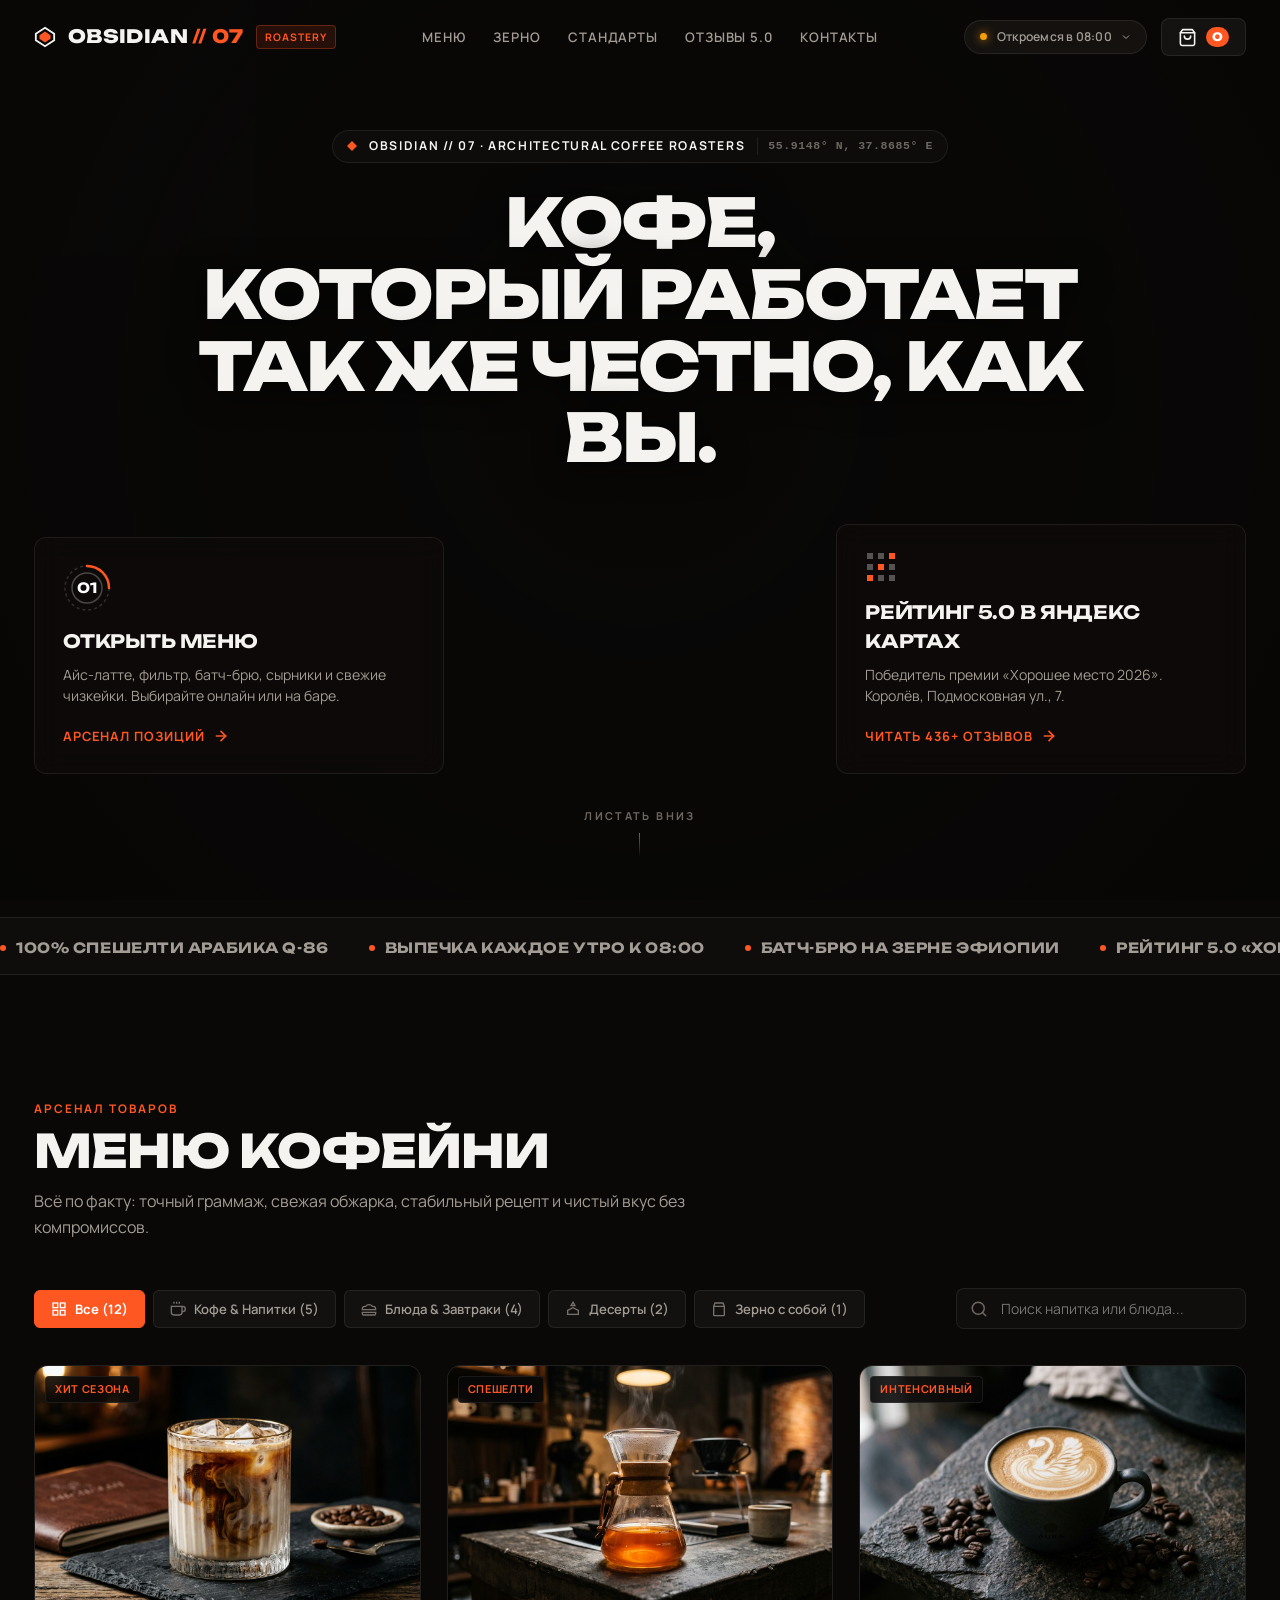
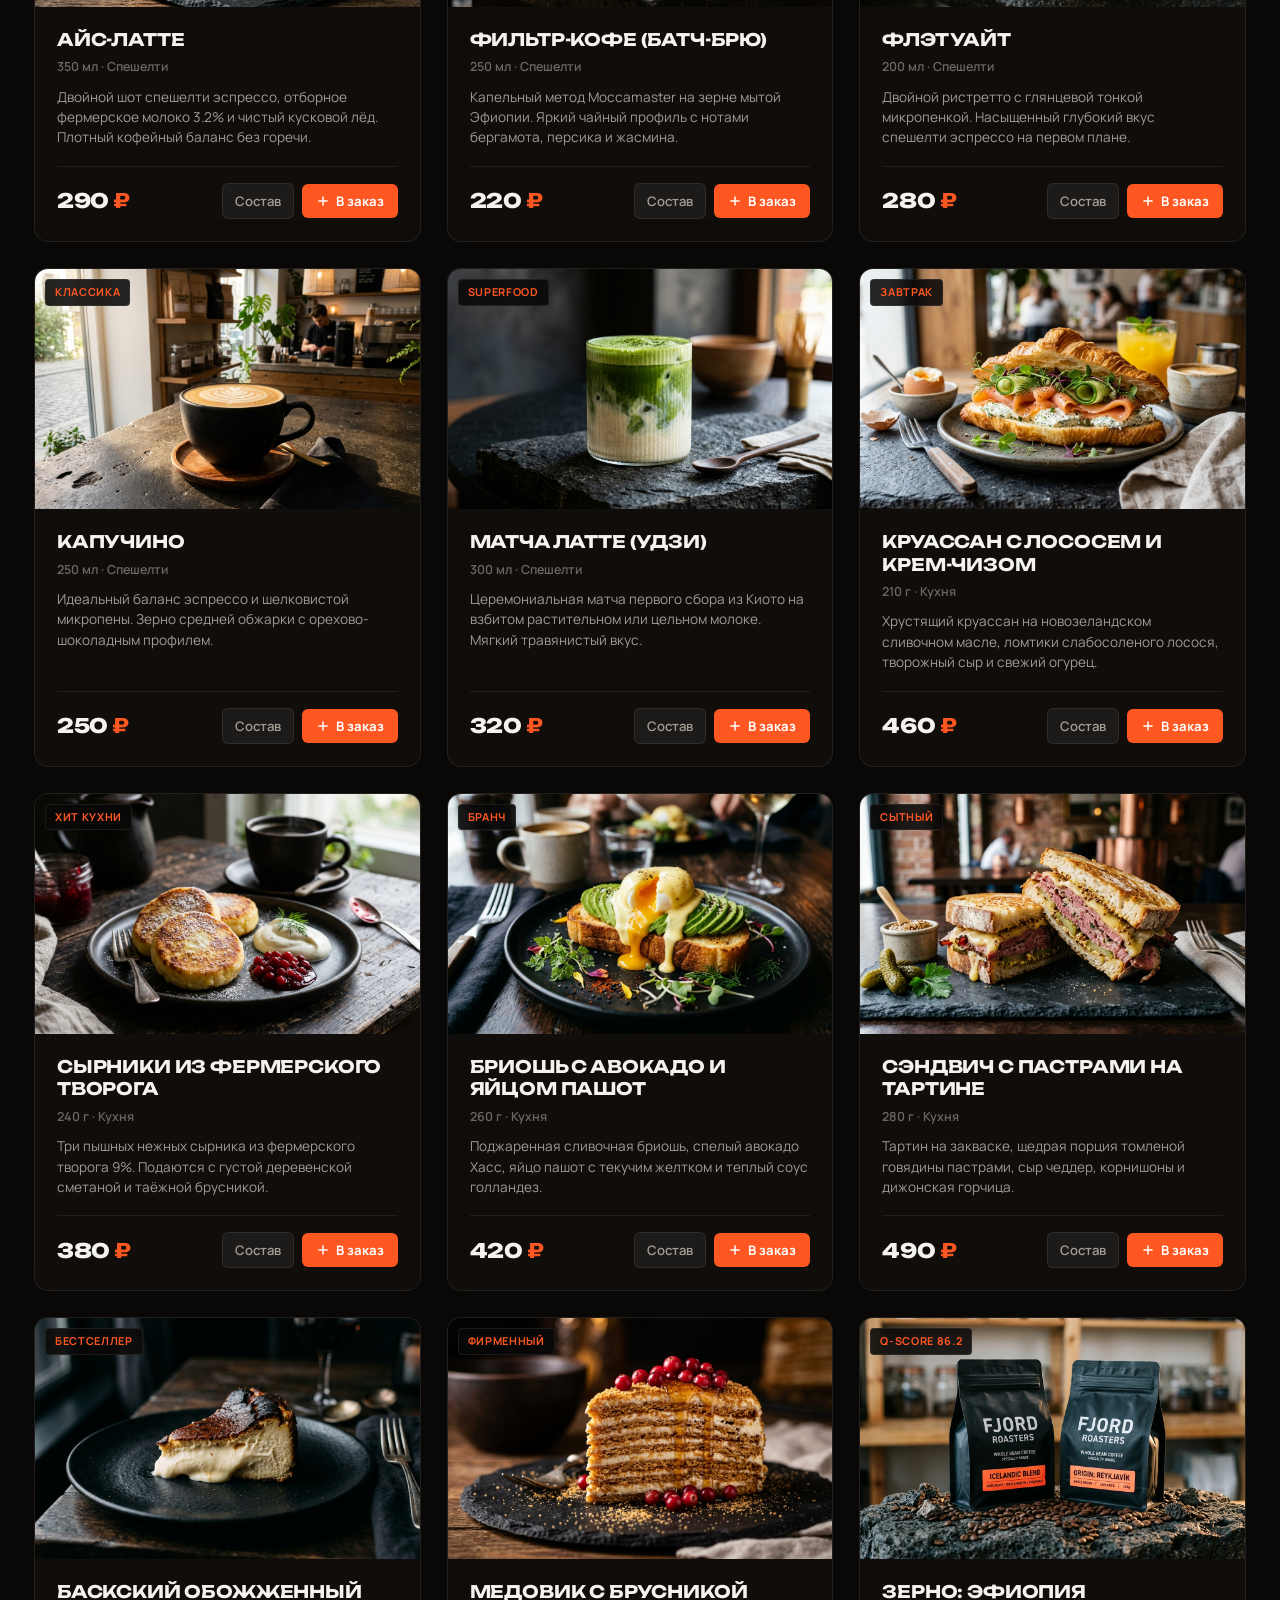
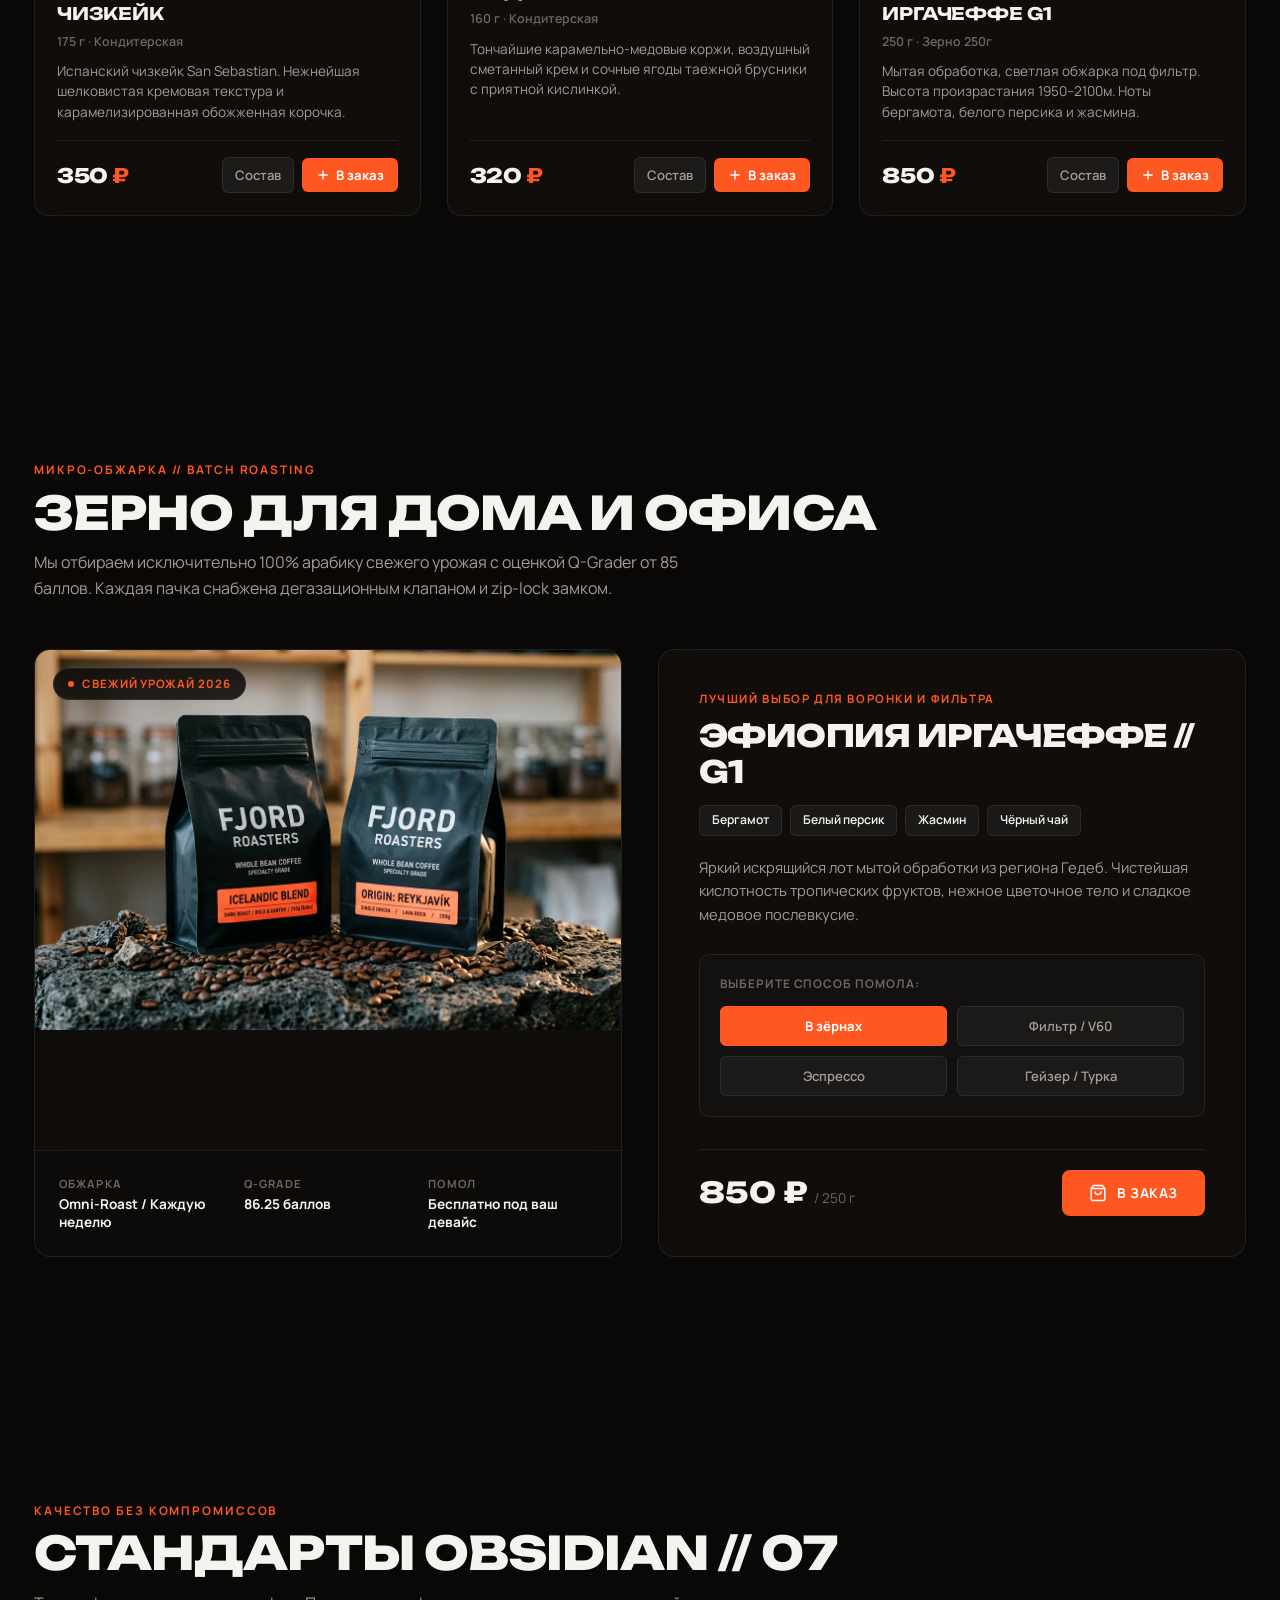
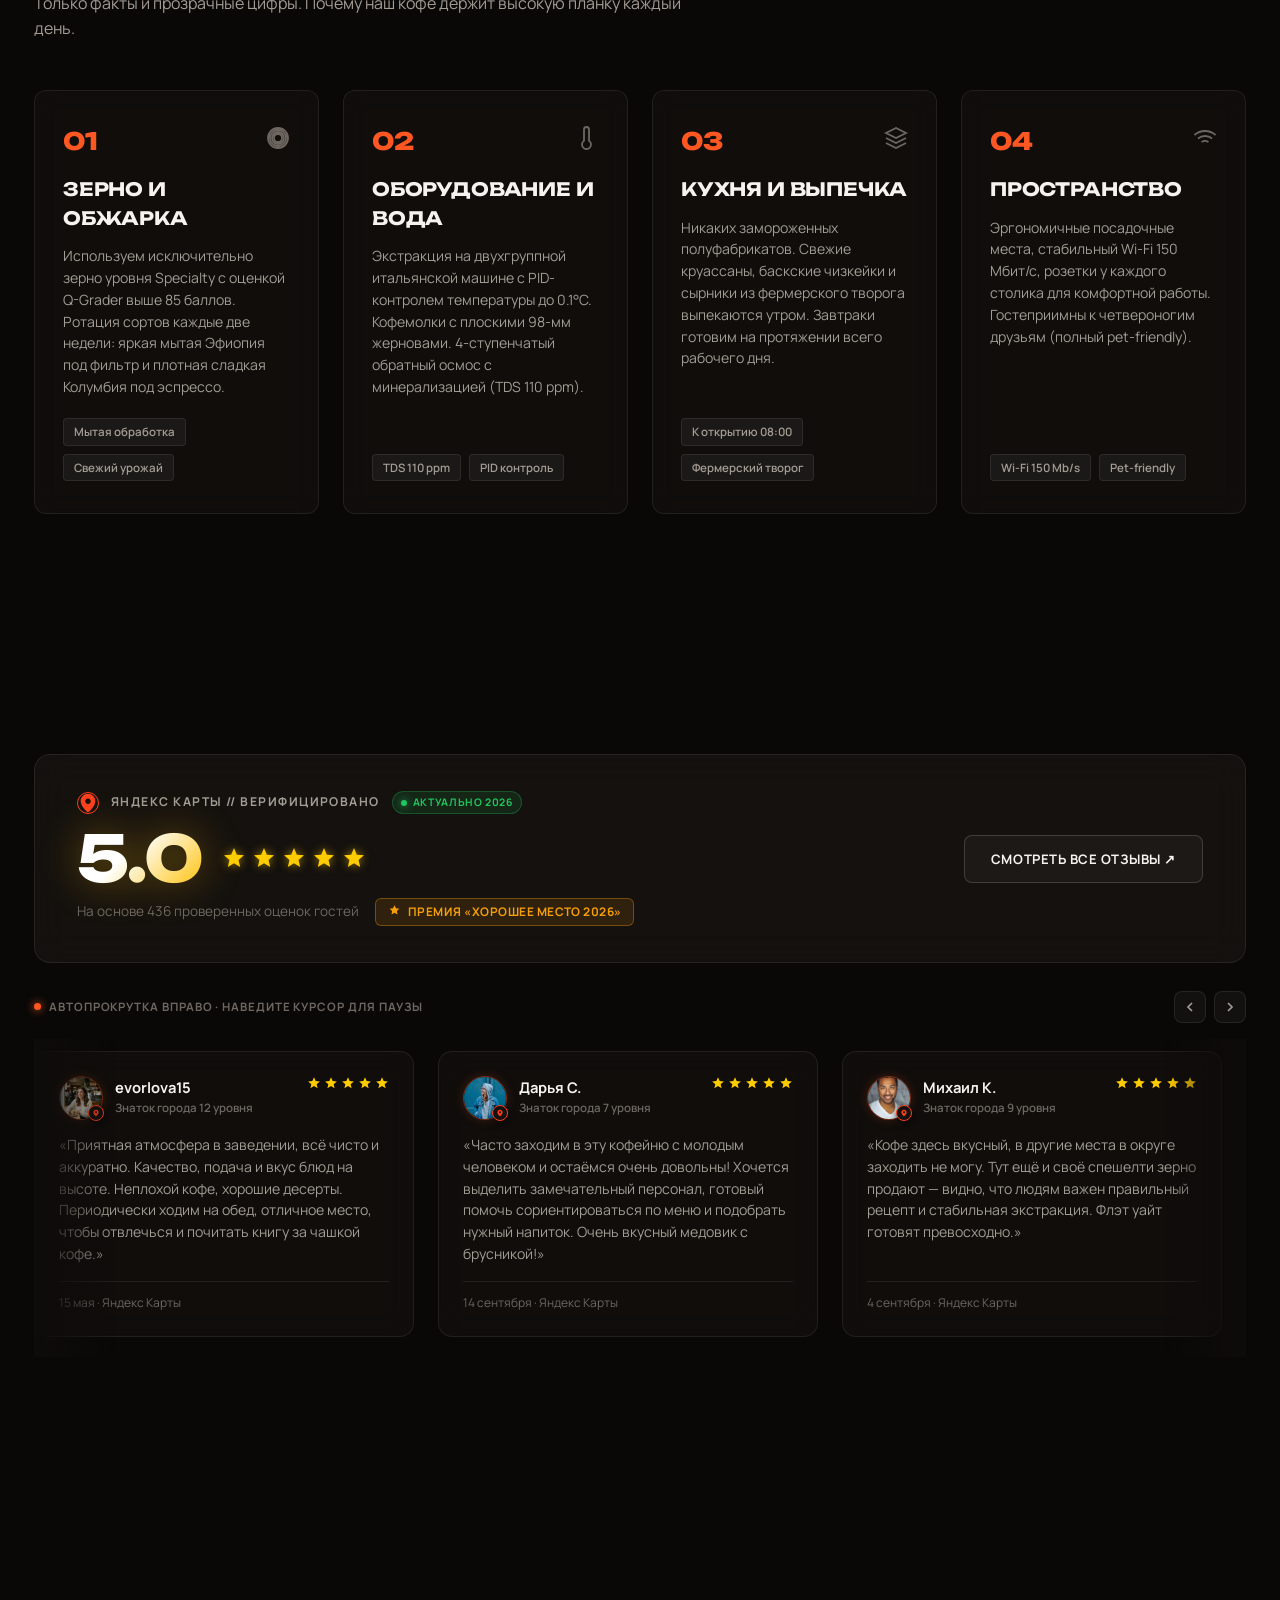
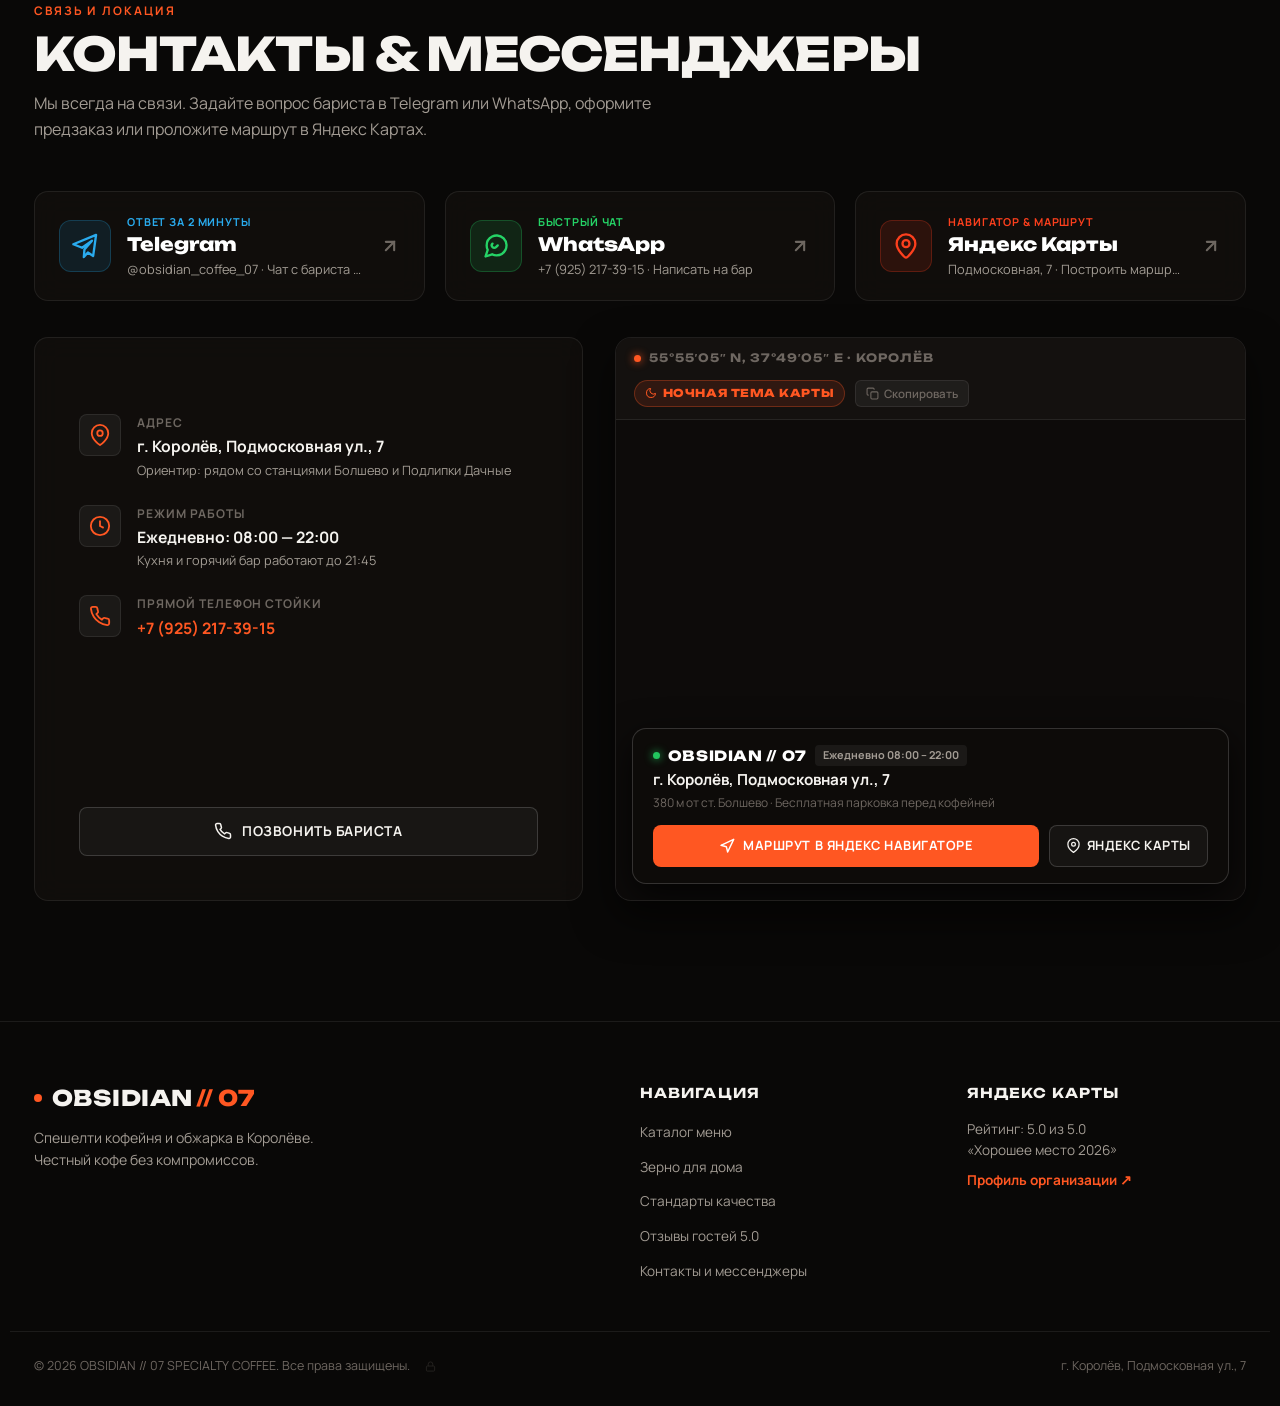
==== commit 02a796cb: "Fix toast notifications on add-to-cart with haptic animations and DOM auto-heal" ====
--- a/index.html
+++ b/index.html
@@ -1588,6 +1588,12 @@
     </div>
   </div>
 
+  <!-- TOAST NOTIFICATION POPUP -->
+  <div class="toast-notification" id="toastNotification" role="status" aria-live="polite">
+    <span class="toast-indicator"></span>
+    <span class="toast-text" id="toastText">Товар добавлен в заказ</span>
+  </div>
+
   <script src="script.js"></script>
 </body>
 </html>
--- a/styles.css
+++ b/styles.css
@@ -2856,39 +2856,63 @@
 }
 
 /* ==========================================================================
-   TOAST NOTIFICATION
+   TOAST NOTIFICATION (ENTERPRISE TOAST ENGINE)
    ========================================================================== */
 .toast-notification {
   position: fixed;
   bottom: 28px;
   right: 28px;
-  background: #181513;
-  border: 1px solid var(--accent-orange);
-  color: #fff;
-  padding: 12px 20px;
-  border-radius: 8px;
-  font-size: 0.85rem;
+  background: rgba(20, 18, 16, 0.95);
+  backdrop-filter: blur(16px);
+  -webkit-backdrop-filter: blur(16px);
+  border: 1px solid rgba(235, 94, 40, 0.6);
+  color: #ffffff;
+  padding: 13px 22px;
+  border-radius: 12px;
+  font-family: var(--font-body);
+  font-size: 0.88rem;
   font-weight: 600;
-  z-index: 300;
-  transform: translateY(100px);
+  letter-spacing: -0.01em;
+  z-index: 99999 !important;
+  transform: translateY(80px) scale(0.95);
   opacity: 0;
-  transition: all var(--transition-fast);
-  box-shadow: 0 10px 30px rgba(0, 0, 0, 0.6);
-  display: flex;
-  align-items: center;
-  gap: 10px;
+  pointer-events: none;
+  transition: transform 0.32s cubic-bezier(0.16, 1, 0.3, 1), opacity 0.28s ease;
+  box-shadow: 0 16px 40px rgba(0, 0, 0, 0.75), 0 0 20px rgba(235, 94, 40, 0.2);
+  display: flex;
+  align-items: center;
+  gap: 12px;
 }
 
 .toast-indicator {
-  width: 8px;
-  height: 8px;
+  width: 9px;
+  height: 9px;
   border-radius: 50%;
   background: var(--accent-orange);
+  box-shadow: 0 0 10px rgba(235, 94, 40, 0.9);
+  flex-shrink: 0;
+  animation: toastBeaconPulse 1.8s infinite;
+}
+
+@keyframes toastBeaconPulse {
+  0% { transform: scale(1); opacity: 1; }
+  50% { transform: scale(1.3); opacity: 0.6; }
+  100% { transform: scale(1); opacity: 1; }
 }
 
 .toast-notification.active {
-  transform: translateY(0);
+  transform: translateY(0) scale(1);
   opacity: 1;
+}
+
+.badge-pop {
+  animation: badgePopAnim 0.4s cubic-bezier(0.175, 0.885, 0.32, 1.275) !important;
+}
+
+@keyframes badgePopAnim {
+  0% { transform: scale(1); }
+  50% { transform: scale(1.45); }
+  100% { transform: scale(1); }
 }
 
 /* ==========================================================================
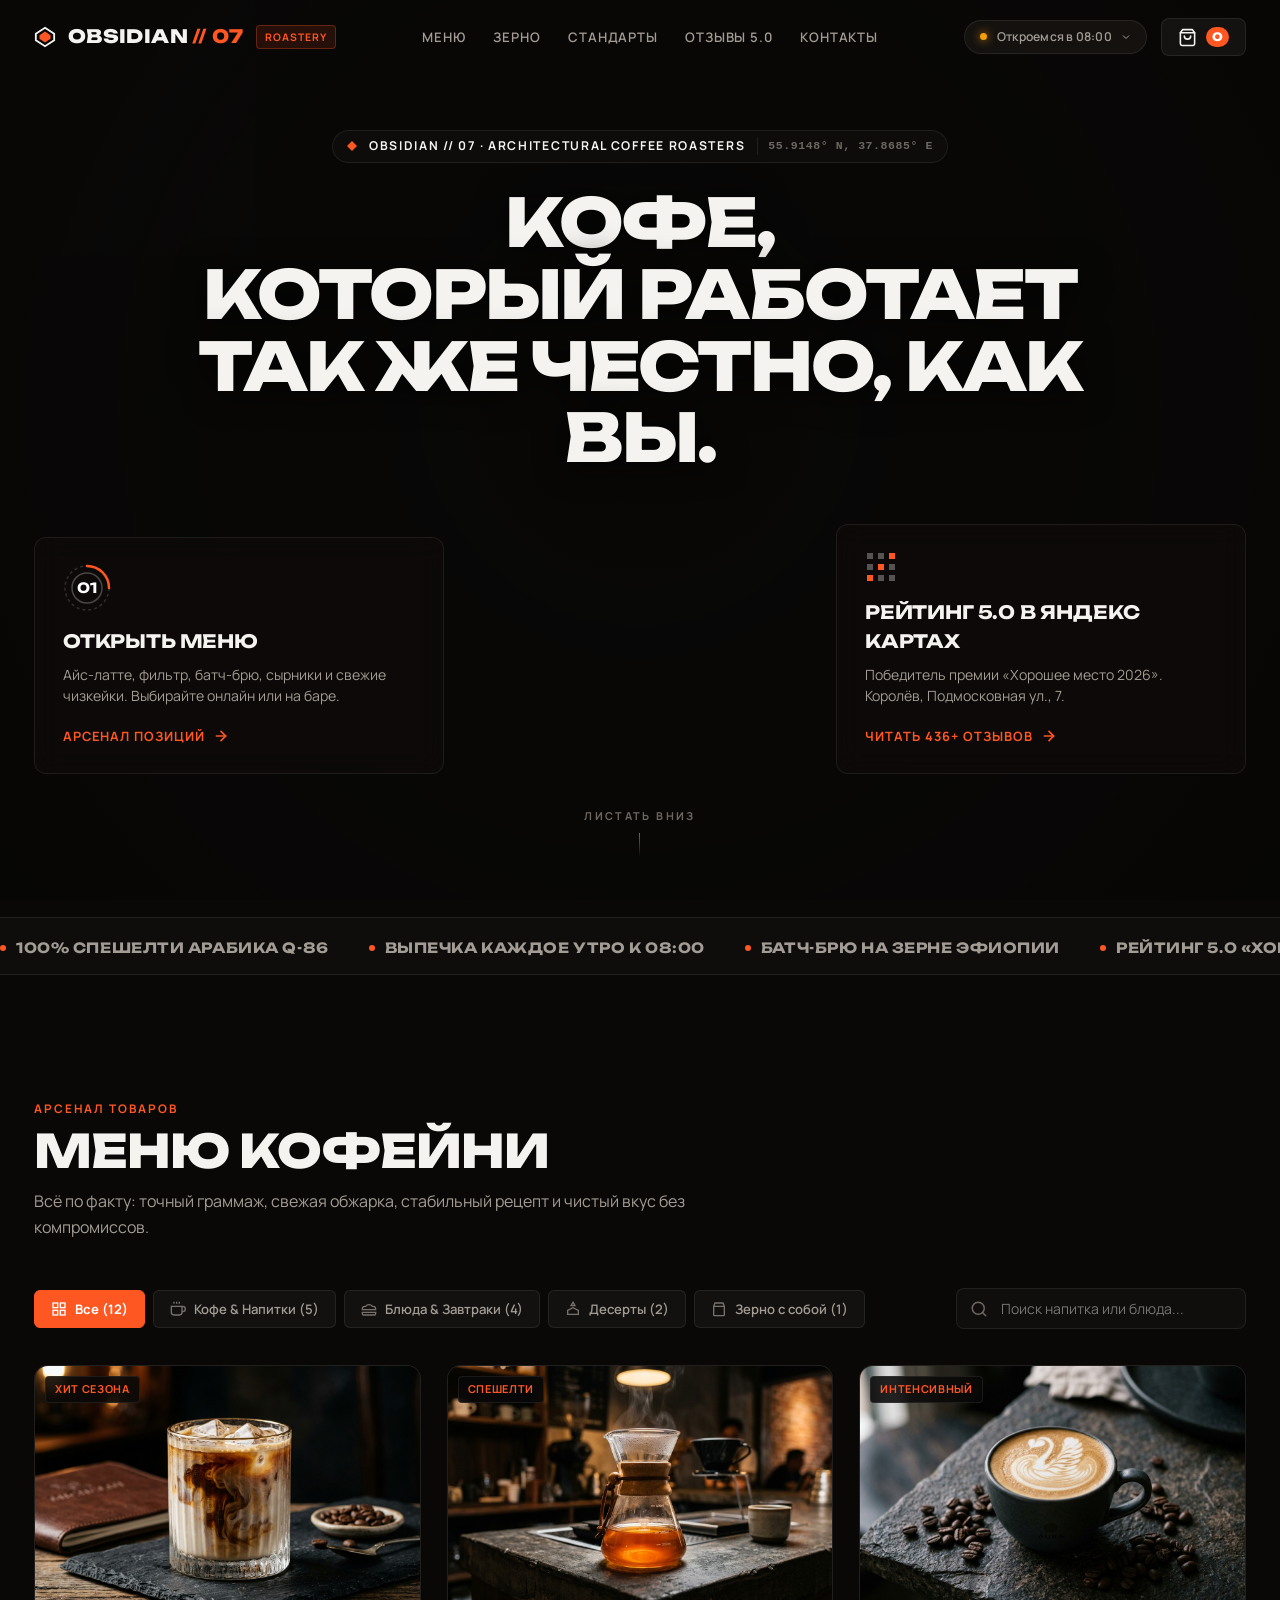
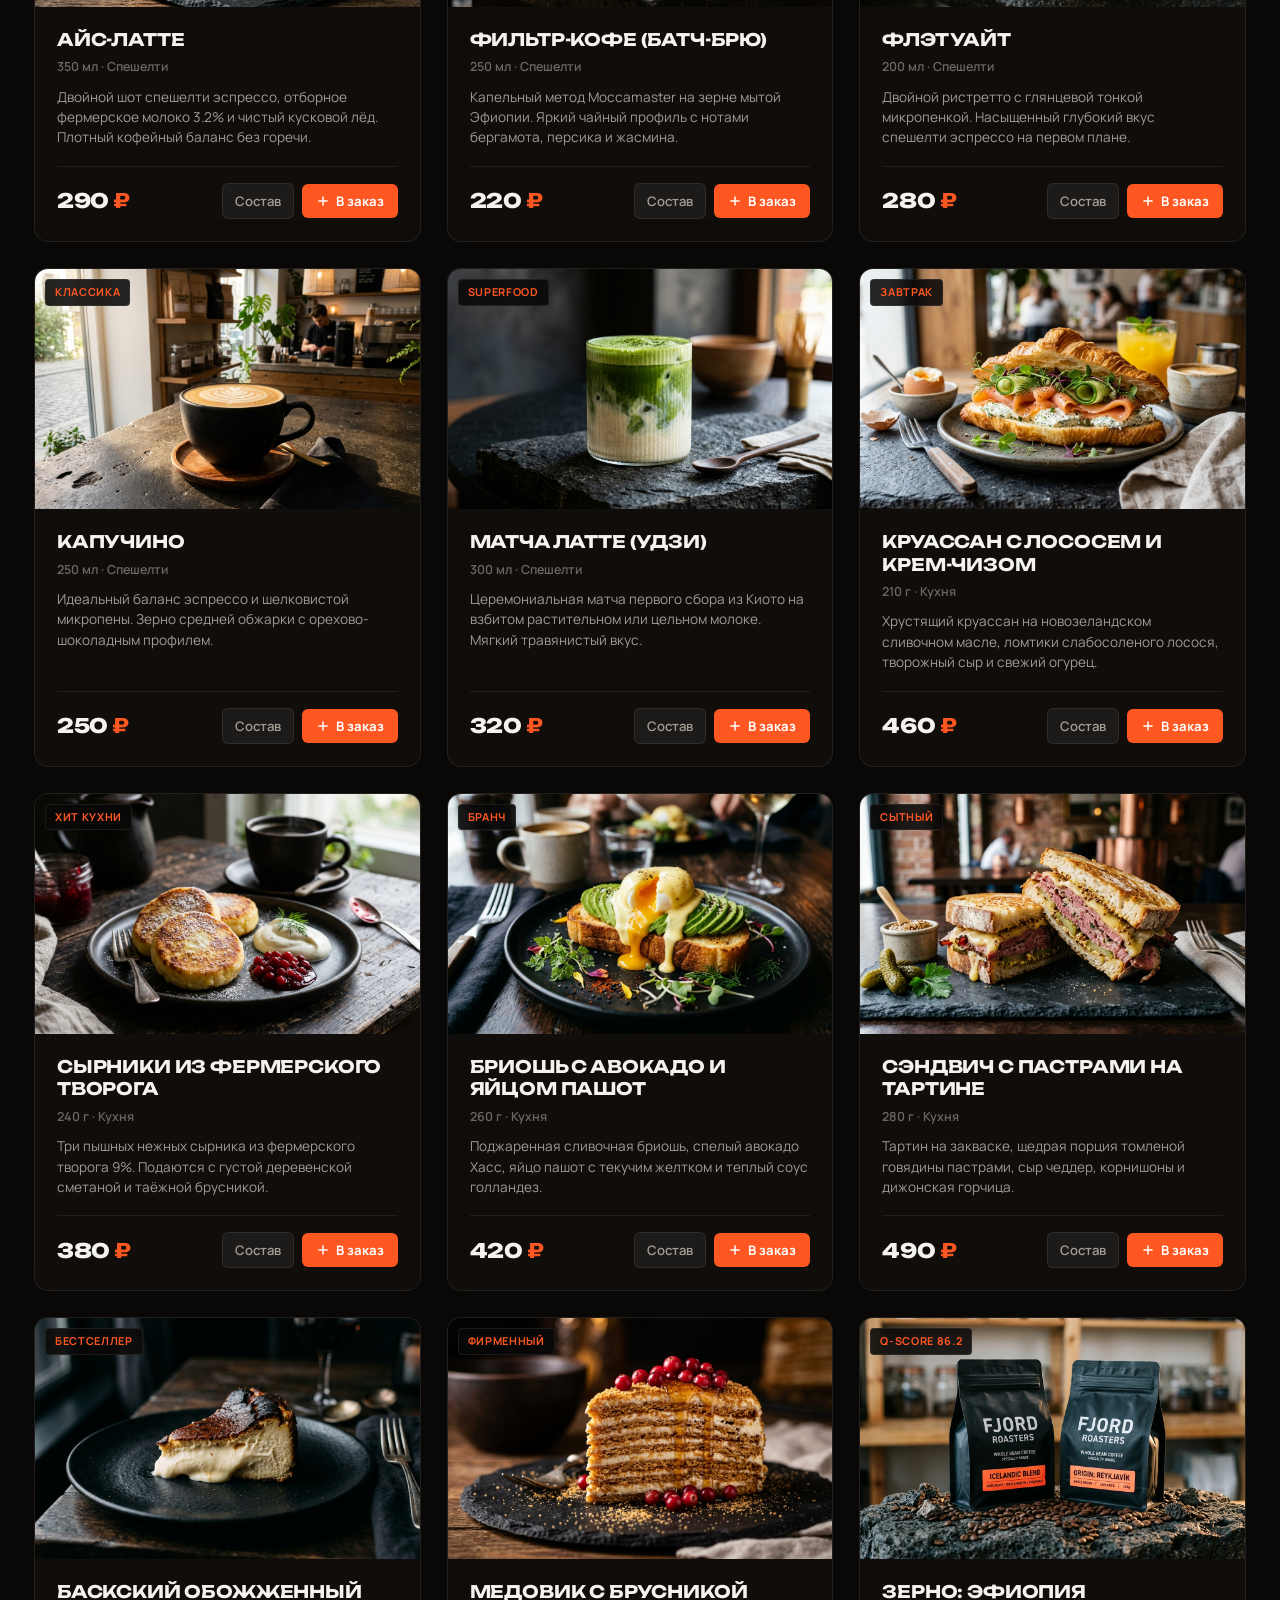
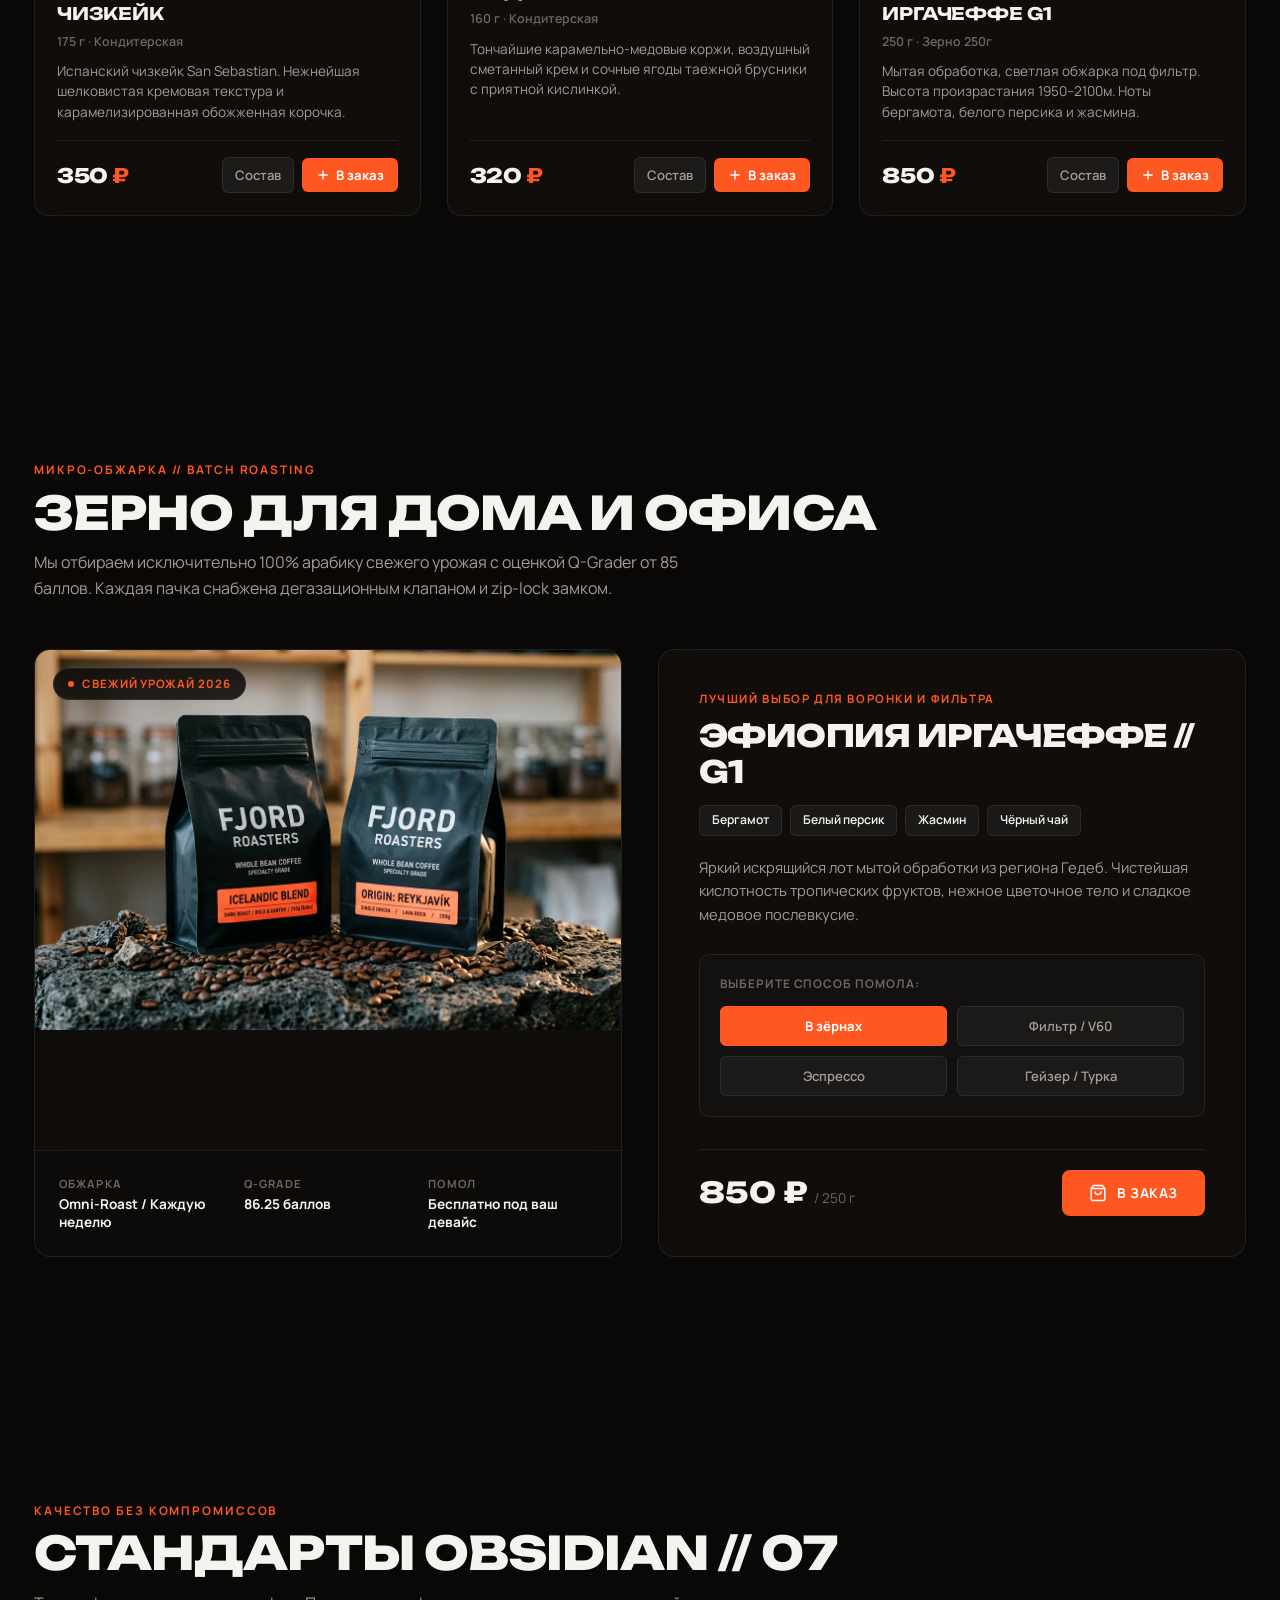
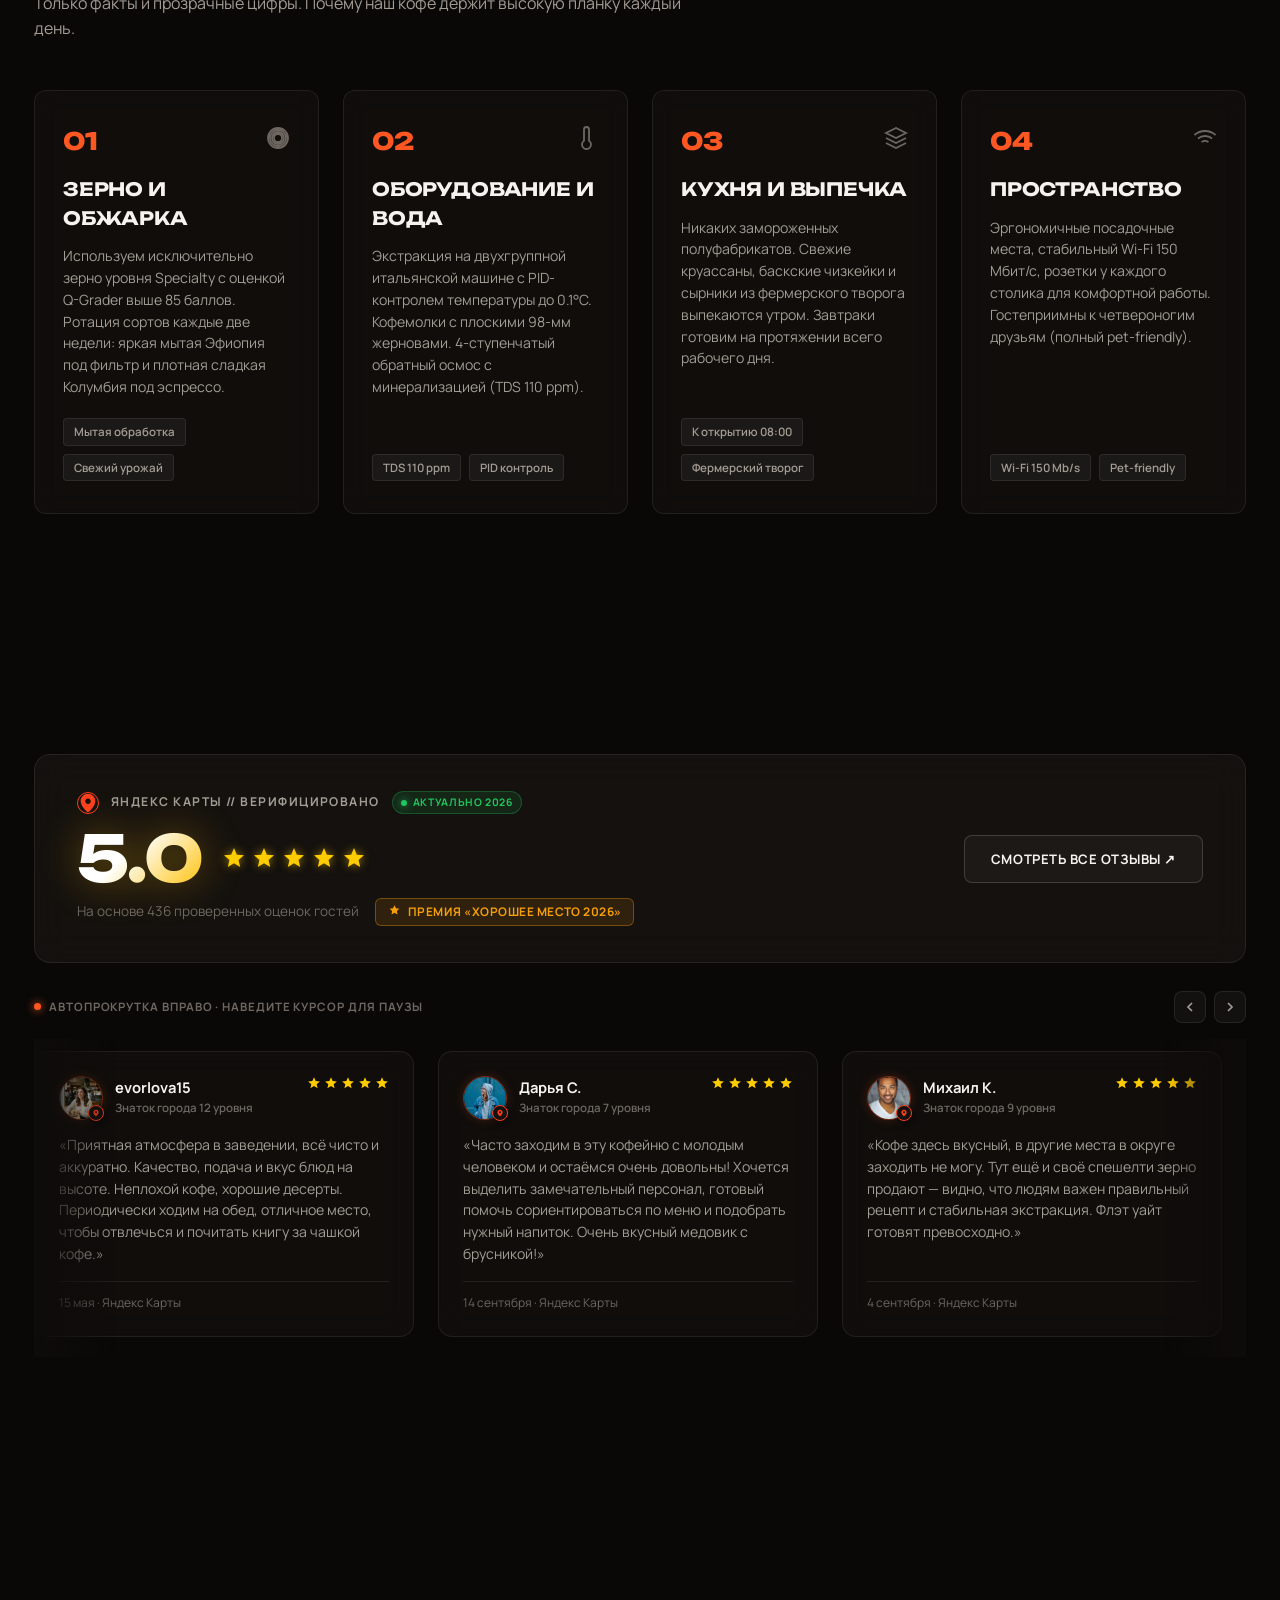
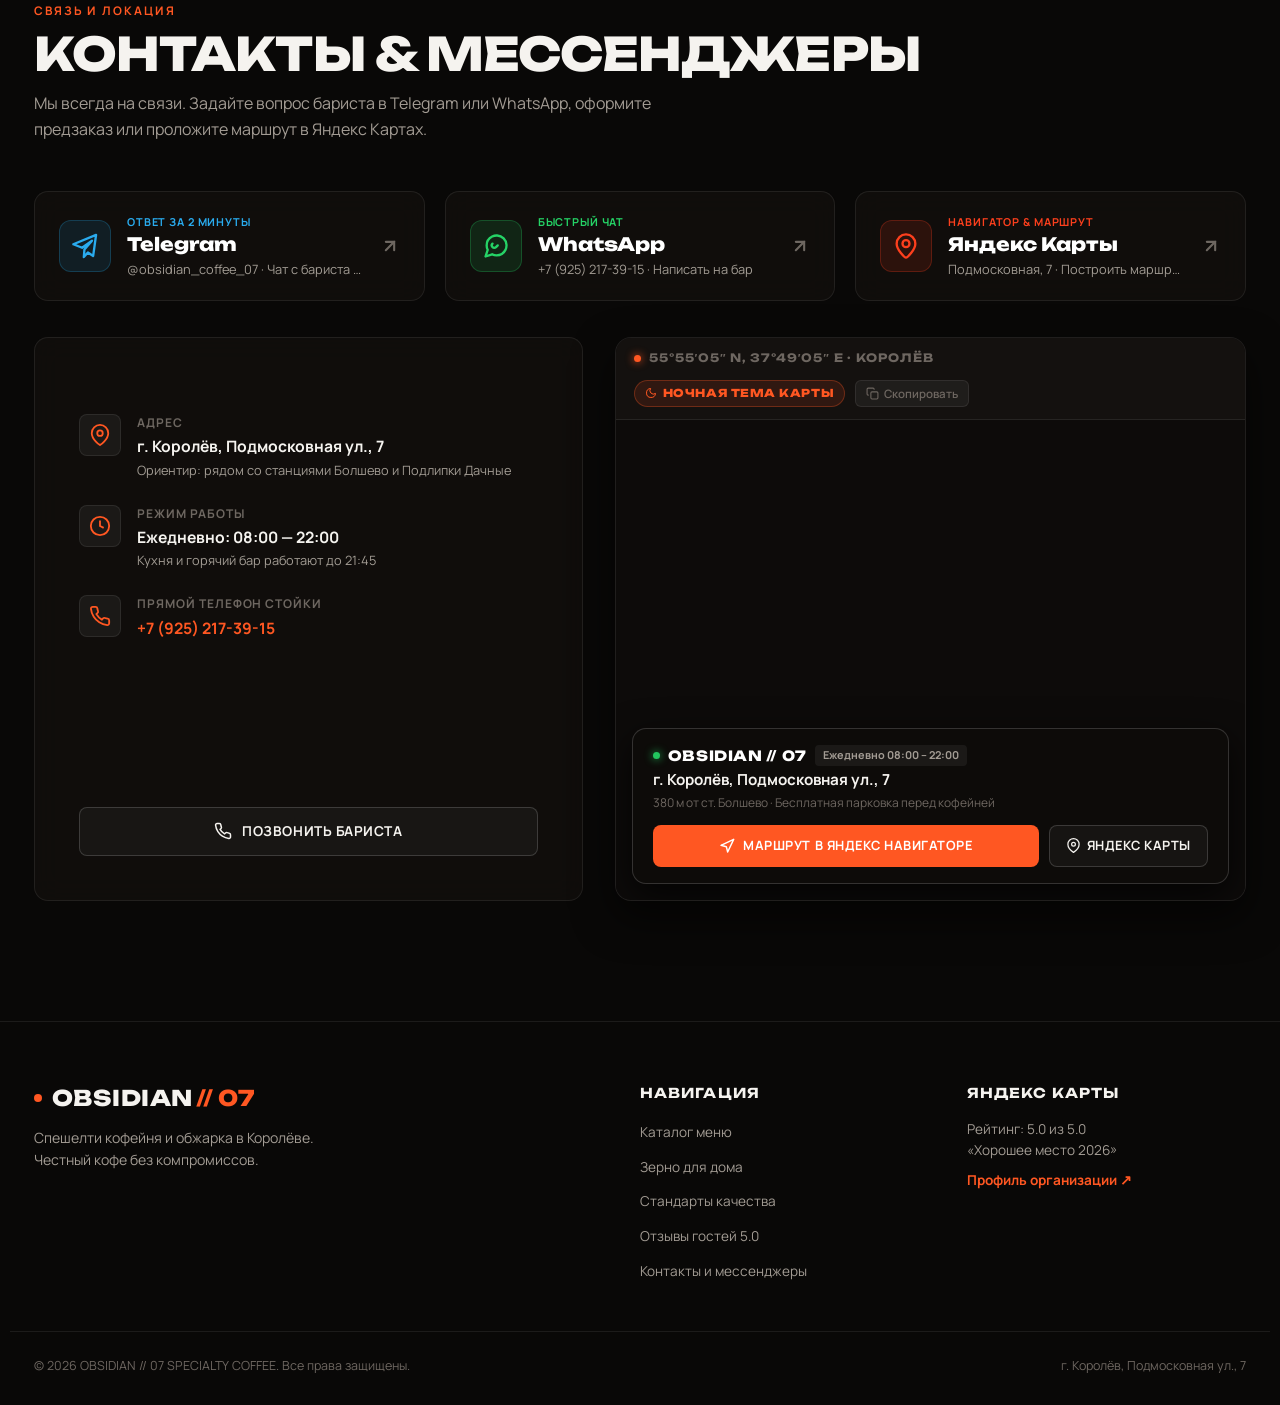
==== commit 5c62e30a: "Harden site security: isolate admin console to secret URL, remove all admin UI from public site, imp" ====
--- a/index.html
+++ b/index.html
@@ -1216,12 +1216,6 @@
     <div class="footer-bottom container">
       <div class="copyright">
         <span>© 2026 OBSIDIAN // 07 SPECIALTY COFFEE. Все права защищены.</span>
-        <button class="secret-admin-trigger" id="secretAdminTrigger" type="button" title="Закрытая консоль управления" aria-label="Панель администратора">
-          <svg width="11" height="11" viewBox="0 0 24 24" fill="none" stroke="currentColor" stroke-width="2">
-            <rect x="3" y="11" width="18" height="11" rx="2" ry="2"/>
-            <path d="M7 11V7a5 5 0 0 1 10 0v4"/>
-          </svg>
-        </button>
       </div>
       <div class="dev-badge">г. Королёв, Подмосковная ул., 7</div>
     </div>
@@ -1352,241 +1346,6 @@
     </div>
   </div>
 
-  <!-- ========================================================================= -->
-  <!-- ADMIN CONSOLE: CLOSED SYSTEM FOR OBSIDIAN // 07 ROASTERY -->
-  <!-- ========================================================================= -->
-
-  <!-- 1. SECURITY PIN AUTHENTICATION GATE (CLOSED ACCESS) -->
-  <div class="admin-modal-overlay" id="adminAuthOverlay" aria-hidden="true">
-    <div class="admin-auth-card" role="dialog" aria-modal="true" aria-labelledby="adminAuthTitle">
-      <button class="modal-close-btn" id="closeAdminAuthBtn" aria-label="Закрыть">
-        <svg width="16" height="16" viewBox="0 0 24 24" fill="none" stroke="currentColor" stroke-width="2.5"><line x1="18" y1="6" x2="6" y2="18"></line><line x1="6" y1="6" x2="18" y2="18"></line></svg>
-      </button>
-      
-      <div class="admin-auth-header">
-        <div class="admin-lock-icon-wrap">
-          <svg width="28" height="28" viewBox="0 0 24 24" fill="none" stroke="currentColor" stroke-width="2">
-            <rect x="3" y="11" width="18" height="11" rx="2" ry="2"/>
-            <path d="M7 11V7a5 5 0 0 1 10 0v4"/>
-          </svg>
-        </div>
-        <div class="admin-badge-secure">ЗАКРЫТЫЙ ДОСТУП · SECURITY PROTOCOL</div>
-        <h3 id="adminAuthTitle" class="admin-auth-title">АДМИН-КОНСОЛЬ // 07</h3>
-        <p class="admin-auth-sub">Введите мастер-код доступа для управления меню, ценами и фотографиями.</p>
-      </div>
-
-      <form id="adminPinForm" class="admin-pin-form">
-        <div class="admin-pin-input-group">
-          <input type="password" id="adminPinInput" class="admin-pin-input" maxlength="12" placeholder="••••" autocomplete="off" required autofocus>
-          <button type="button" id="togglePinVisibilityBtn" class="pin-toggle-btn" aria-label="Показать PIN">
-            <svg id="eyeIco" width="18" height="18" viewBox="0 0 24 24" fill="none" stroke="currentColor" stroke-width="2"><path d="M1 12s4-8 11-8 11 8 11 8-4 8-11 8-11-8-11-8z"/><circle cx="12" cy="12" r="3"/></svg>
-          </button>
-        </div>
-        <div id="adminPinError" class="admin-error-msg" style="display:none;">Неверный код доступа</div>
-
-        <button type="submit" class="btn btn-primary btn-block">
-          <span>Войти в консоль</span>
-        </button>
-        
-        <div class="admin-hint-text">Мастер-код по умолчанию: <code>0707</code></div>
-      </form>
-    </div>
-  </div>
-
-  <!-- 2. FULL ADMIN DASHBOARD MODAL -->
-  <div class="admin-modal-overlay" id="adminDashboardOverlay" aria-hidden="true">
-    <div class="admin-dashboard-container" role="dialog" aria-modal="true">
-      
-      <!-- Dashboard Top Header -->
-      <div class="admin-dashboard-header">
-        <div class="admin-dash-brand">
-          <span class="admin-dot-live"></span>
-          <div>
-            <h2 class="admin-dash-title">OBSIDIAN // 07 · АДМИН-КОНСОЛЬ</h2>
-            <div class="admin-dash-subtitle">Управление каталогом в реальном времени · Изменения видны на сайте сразу</div>
-          </div>
-        </div>
-
-        <div class="admin-dash-header-actions">
-          <a href="admin.html" class="btn btn-outline btn-sm" title="Полный корпоративный пульт управления (8 разделов)">
-            <svg width="14" height="14" viewBox="0 0 24 24" fill="none" stroke="currentColor" stroke-width="2"><rect x="3" y="3" width="18" height="18" rx="2" ry="2"/><line x1="9" y1="3" x2="9" y2="21"/></svg>
-            <span>Enterprise Panel ↗</span>
-          </a>
-          <button class="btn btn-primary btn-sm" id="openAddProductModalBtn">
-            <svg width="15" height="15" viewBox="0 0 24 24" fill="none" stroke="currentColor" stroke-width="2.5"><line x1="12" y1="5" x2="12" y2="19"></line><line x1="5" y1="12" x2="19" y2="12"></line></svg>
-            <span>+ Добавить товар</span>
-          </button>
-          <button class="btn btn-outline btn-sm" id="adminResetMenuBtn" title="Сбросить до исходных 12 позиций">
-            <svg width="14" height="14" viewBox="0 0 24 24" fill="none" stroke="currentColor" stroke-width="2"><polyline points="1 4 1 10 7 10"></polyline><path d="M3.51 15a9 9 0 1 0 2.13-9.36L1 10"/></svg>
-            <span>Сброс меню</span>
-          </button>
-          <button class="btn btn-outline btn-sm" id="adminChangePinBtn" title="Сменить секретный PIN">
-            <svg width="14" height="14" viewBox="0 0 24 24" fill="none" stroke="currentColor" stroke-width="2"><rect x="3" y="11" width="18" height="11" rx="2" ry="2"/><path d="M7 11V7a5 5 0 0 1 10 0v4"/></svg>
-            <span>Сменить PIN</span>
-          </button>
-          <button class="btn btn-outline btn-sm" id="adminLogoutBtn" title="Заблокировать сессию">
-            <span>Выйти</span>
-          </button>
-          <button class="modal-close-btn" id="closeAdminDashboardBtn" aria-label="Закрыть консоль">
-            <svg width="18" height="18" viewBox="0 0 24 24" fill="none" stroke="currentColor" stroke-width="2.5"><line x1="18" y1="6" x2="6" y2="18"></line><line x1="6" y1="6" x2="18" y2="18"></line></svg>
-          </button>
-        </div>
-      </div>
-
-      <!-- Controls: Category Filter & Search -->
-      <div class="admin-filter-bar">
-        <div class="admin-tabs-list">
-          <button class="admin-tab-btn active" data-cat="all">Все (<span id="adminCountAll">0</span>)</button>
-          <button class="admin-tab-btn" data-cat="coffee">Кофе (<span id="adminCountCoffee">0</span>)</button>
-          <button class="admin-tab-btn" data-cat="food">Еда (<span id="adminCountFood">0</span>)</button>
-          <button class="admin-tab-btn" data-cat="desserts">Десерты (<span id="adminCountDesserts">0</span>)</button>
-          <button class="admin-tab-btn" data-cat="beans">Зерно (<span id="adminCountBeans">0</span>)</button>
-        </div>
-        <div class="admin-search-wrapper">
-          <input type="text" id="adminSearchInput" placeholder="Поиск товара в каталоге...">
-        </div>
-      </div>
-
-      <!-- Product List Container -->
-      <div class="admin-products-table-wrap">
-        <div class="admin-products-grid" id="adminProductsList">
-          <!-- Dynamically populated via script.js -->
-        </div>
-      </div>
-
-    </div>
-  </div>
-
-  <!-- 3. ADD / EDIT PRODUCT MODAL (ПОСТИТЬ ТОВАРЫ / МЕНЯТЬ ЦЕНЫ / КАРТИНКИ) -->
-  <div class="admin-modal-overlay" id="adminProductEditOverlay" aria-hidden="true">
-    <div class="admin-edit-modal-card" role="dialog" aria-modal="true">
-      <button class="modal-close-btn" id="closeAdminEditBtn" aria-label="Закрыть">
-        <svg width="16" height="16" viewBox="0 0 24 24" fill="none" stroke="currentColor" stroke-width="2.5"><line x1="18" y1="6" x2="6" y2="18"></line><line x1="6" y1="6" x2="18" y2="18"></line></svg>
-      </button>
-
-      <div class="admin-edit-header">
-        <h3 id="adminEditModalTitle">ДОБАВИТЬ НОВЫЙ ТОВАР</h3>
-        <p>Заполните параметры позиции. Изменения сразу публикуются в меню кофейни.</p>
-      </div>
-
-      <form id="adminProductForm" class="admin-product-form">
-        <input type="hidden" id="editProductId" value="">
-
-        <div class="admin-form-grid">
-          
-          <div class="form-group">
-            <label for="editProductName">Название товара *</label>
-            <input type="text" id="editProductName" required placeholder="Например: Айс-латте Карамель">
-          </div>
-
-          <div class="form-group">
-            <label for="editProductCategory">Категория *</label>
-            <select id="editProductCategory" required>
-              <option value="coffee">Кофе и напитки</option>
-              <option value="food">Еда и завтраки</option>
-              <option value="desserts">Десерты и выпечка</option>
-              <option value="beans">Зерно для дома (Specialty)</option>
-            </select>
-          </div>
-
-          <div class="form-group">
-            <label for="editProductPrice">Цена (₽) *</label>
-            <input type="number" id="editProductPrice" min="0" step="10" required placeholder="320">
-          </div>
-
-          <div class="form-group">
-            <label for="editProductVolume">Объем / Граммовка *</label>
-            <input type="text" id="editProductVolume" required placeholder="350 мл / 250 г">
-          </div>
-
-          <div class="form-group">
-            <label for="editProductTag">Бейдж / Тег</label>
-            <input type="text" id="editProductTag" placeholder="Хит сезона / Новинка / Спешелти">
-          </div>
-
-          <!-- PHOTO UPLOAD & URL SECTION -->
-          <div class="form-group full-width">
-            <label>Фотография товара *</label>
-            <div class="photo-input-tabs">
-              <div class="photo-uploader-box">
-                <label for="editProductFileInput" class="custom-file-upload-btn">
-                  <svg width="18" height="18" viewBox="0 0 24 24" fill="none" stroke="currentColor" stroke-width="2"><rect x="3" y="3" width="18" height="18" rx="2" ry="2"/><circle cx="8.5" cy="8.5" r="1.5"/><polyline points="21 15 16 10 5 21"/></svg>
-                  <span>Загрузить фото с телефона или ПК</span>
-                </label>
-                <input type="file" id="editProductFileInput" accept="image/*" style="display:none;">
-                <span class="upload-or-text">или ссылка:</span>
-                <input type="text" id="editProductImageUrl" placeholder="https://... или assets/images/..." class="image-url-input">
-              </div>
-            </div>
-
-            <!-- Live Image Preview -->
-            <div class="image-preview-container" id="imagePreviewContainer">
-              <img id="imagePreviewImg" src="" alt="Предпросмотр" style="display:none;">
-              <span id="imagePreviewPlaceholder">Фото не выбрано (будет показана заглушка)</span>
-            </div>
-          </div>
-
-          <div class="form-group full-width">
-            <label for="editProductDesc">Описание позиции</label>
-            <textarea id="editProductDesc" rows="3" placeholder="Опишите вкусовой профиль, способ приготовления, сорт зерна..."></textarea>
-          </div>
-
-          <div class="form-group full-width">
-            <label for="editProductIngredients">Состав</label>
-            <input type="text" id="editProductIngredients" placeholder="Эспрессо, цельное молоко, соленая карамель...">
-          </div>
-
-          <div class="form-group">
-            <label for="editProductKcal">Калорийность (ккал)</label>
-            <input type="number" id="editProductKcal" placeholder="135">
-          </div>
-
-          <div class="form-group">
-            <label for="editProductNutrition">БЖУ (Белки, Жиры, Углеводы)</label>
-            <input type="text" id="editProductNutrition" placeholder="6.2г / 6.8г / 11.4г">
-          </div>
-
-        </div>
-
-        <div class="admin-form-actions">
-          <button type="button" class="btn btn-outline" id="cancelAdminEditBtn">Отмена</button>
-          <button type="submit" class="btn btn-primary" id="saveProductBtn">
-            <span>Сохранить товар в каталог</span>
-          </button>
-        </div>
-      </form>
-    </div>
-  </div>
-
-  <!-- 4. CHANGE PIN MODAL -->
-  <div class="admin-modal-overlay" id="adminPinModalOverlay" aria-hidden="true">
-    <div class="admin-auth-card" role="dialog" aria-modal="true">
-      <button class="modal-close-btn" id="closeAdminPinModalBtn" aria-label="Закрыть">
-        <svg width="16" height="16" viewBox="0 0 24 24" fill="none" stroke="currentColor" stroke-width="2.5"><line x1="18" y1="6" x2="6" y2="18"></line><line x1="6" y1="6" x2="18" y2="18"></line></svg>
-      </button>
-
-      <div class="admin-auth-header">
-        <h3 class="admin-auth-title">СМЕНА PIN-КОДА</h3>
-        <p class="admin-auth-sub">Задайте новый мастер-код доступа для защиты админ-консоли.</p>
-      </div>
-
-      <form id="changePinForm" class="admin-pin-form">
-        <div class="form-group">
-          <label for="newPinInput">Новый PIN (от 4 до 10 символов)</label>
-          <input type="password" id="newPinInput" class="admin-pin-input" required placeholder="••••">
-        </div>
-        <div class="form-group">
-          <label for="confirmPinInput">Повторите новый PIN</label>
-          <input type="password" id="confirmPinInput" class="admin-pin-input" required placeholder="••••">
-        </div>
-        <div id="changePinError" class="admin-error-msg" style="display:none;">PIN-коды не совпадают</div>
-
-        <button type="submit" class="btn btn-primary btn-block">
-          <span>Сохранить новый PIN</span>
-        </button>
-      </form>
-    </div>
-  </div>
 
   <!-- TOAST NOTIFICATION POPUP -->
   <div class="toast-notification" id="toastNotification" role="status" aria-live="polite">
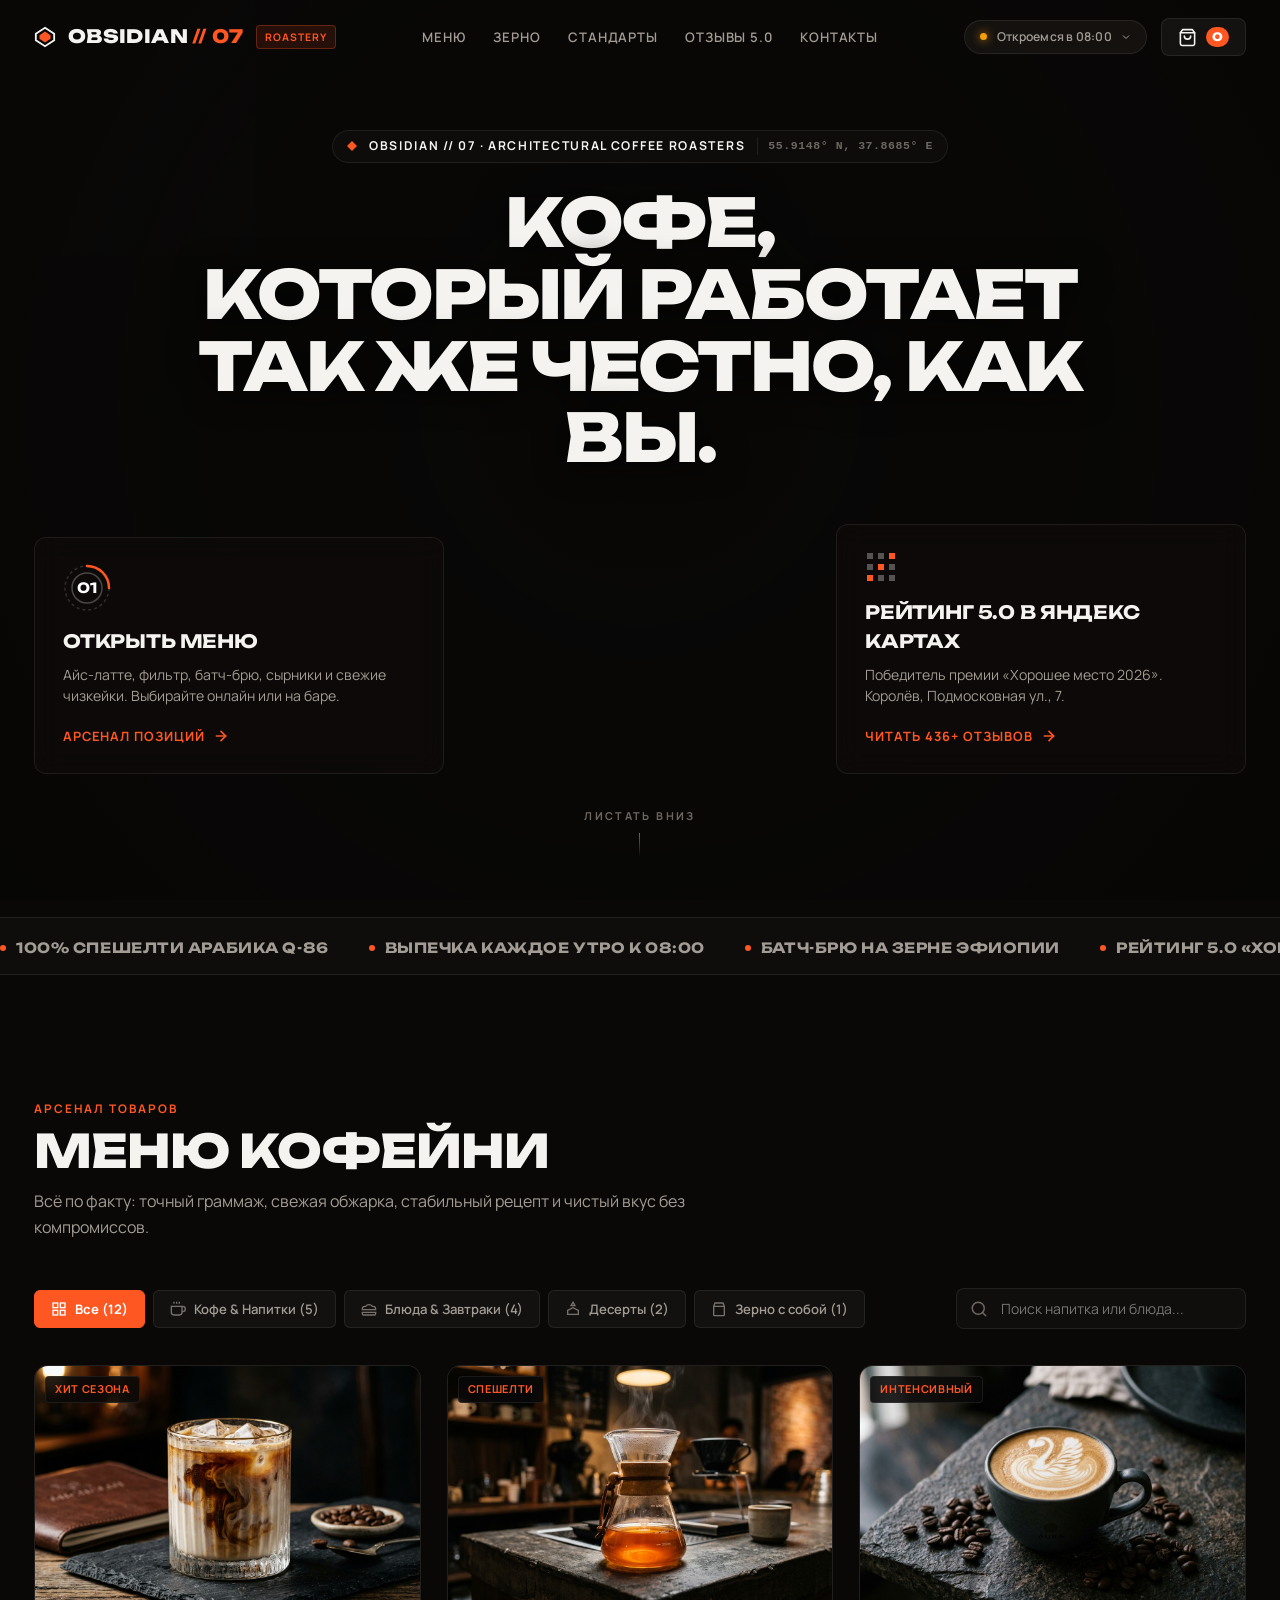
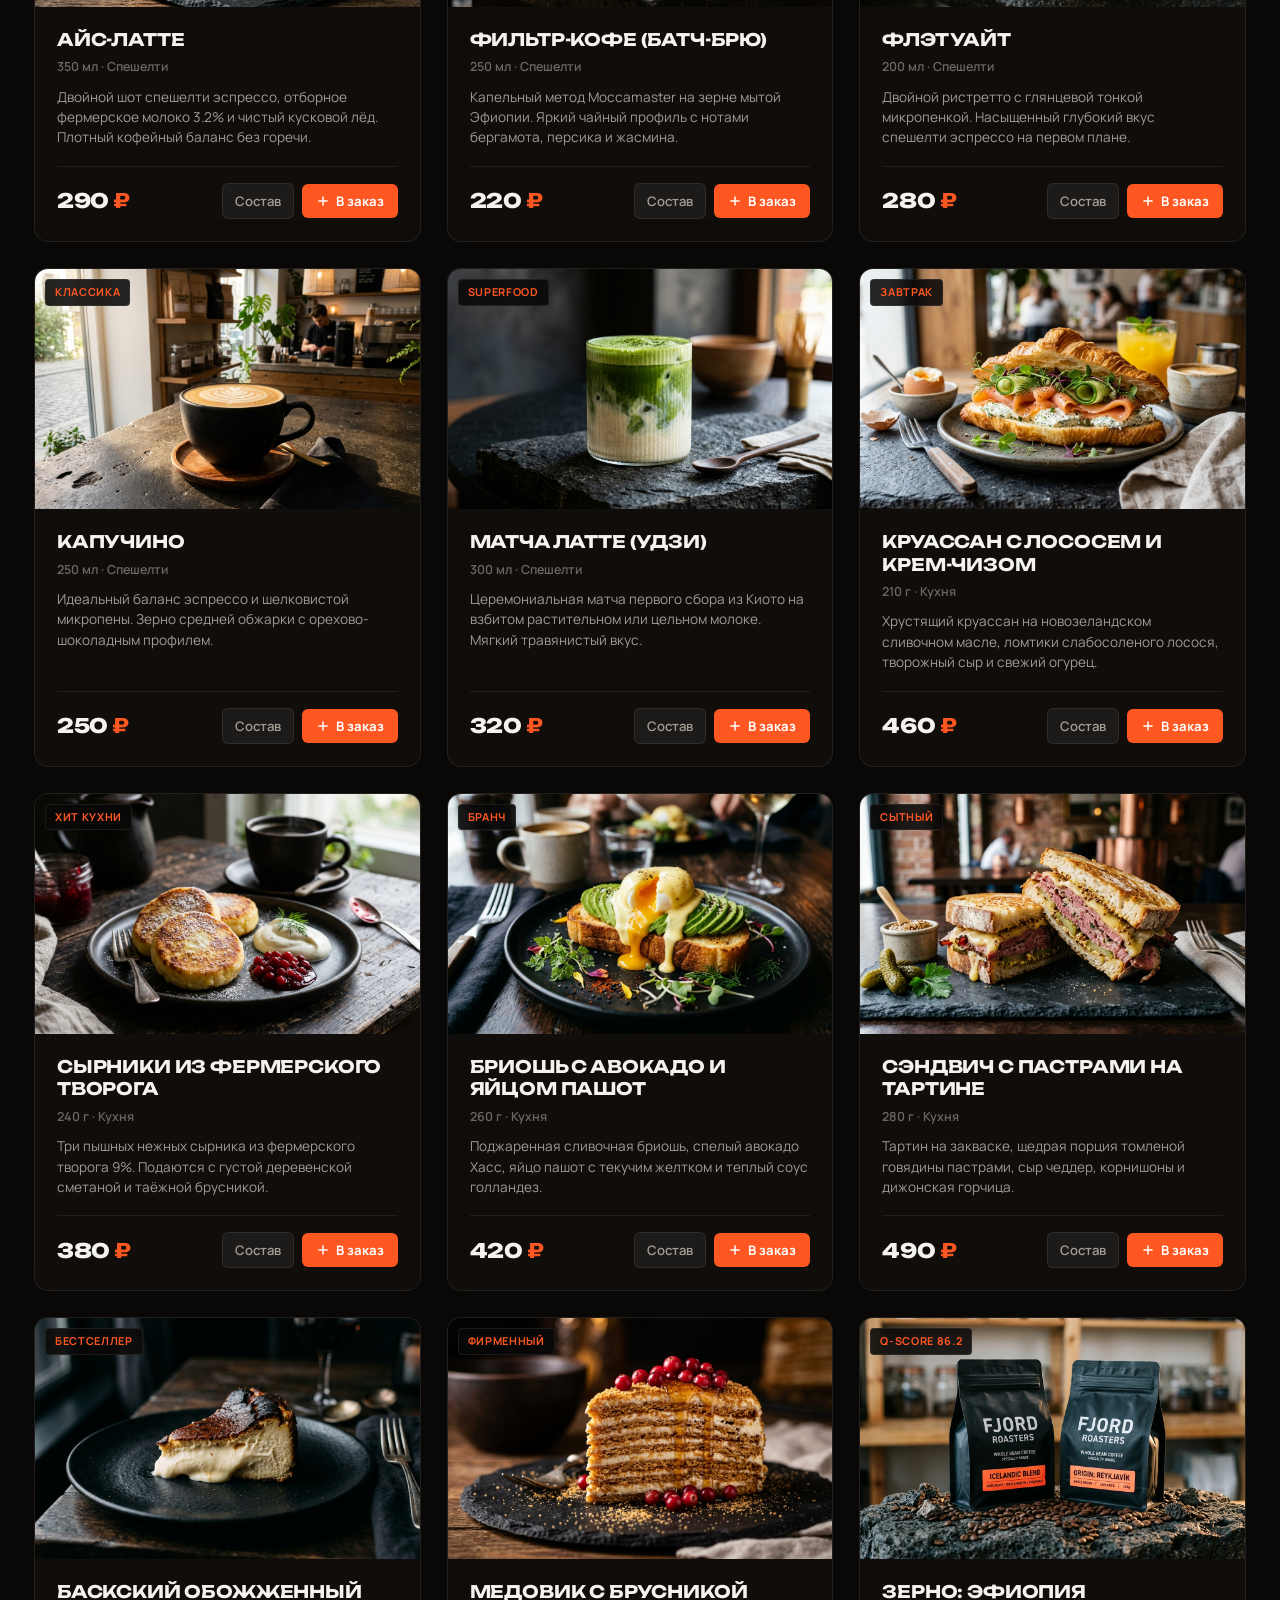
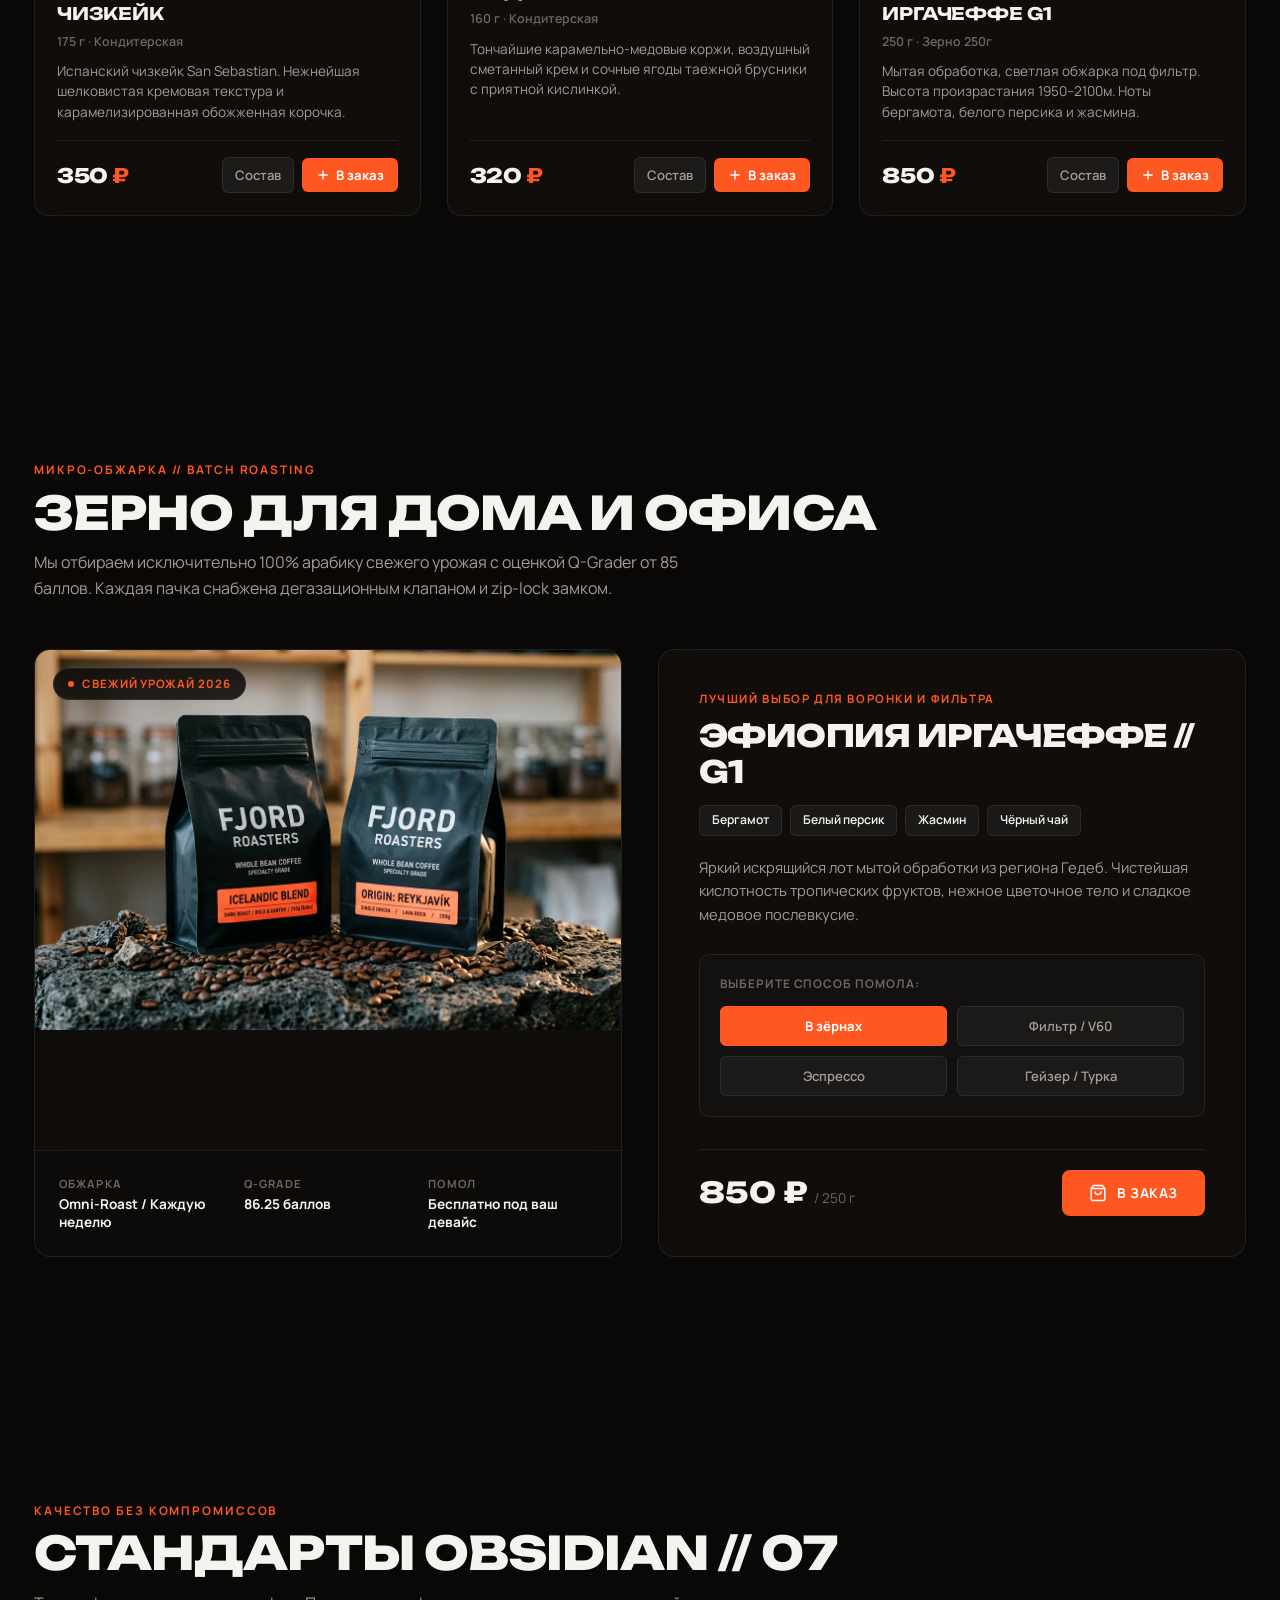
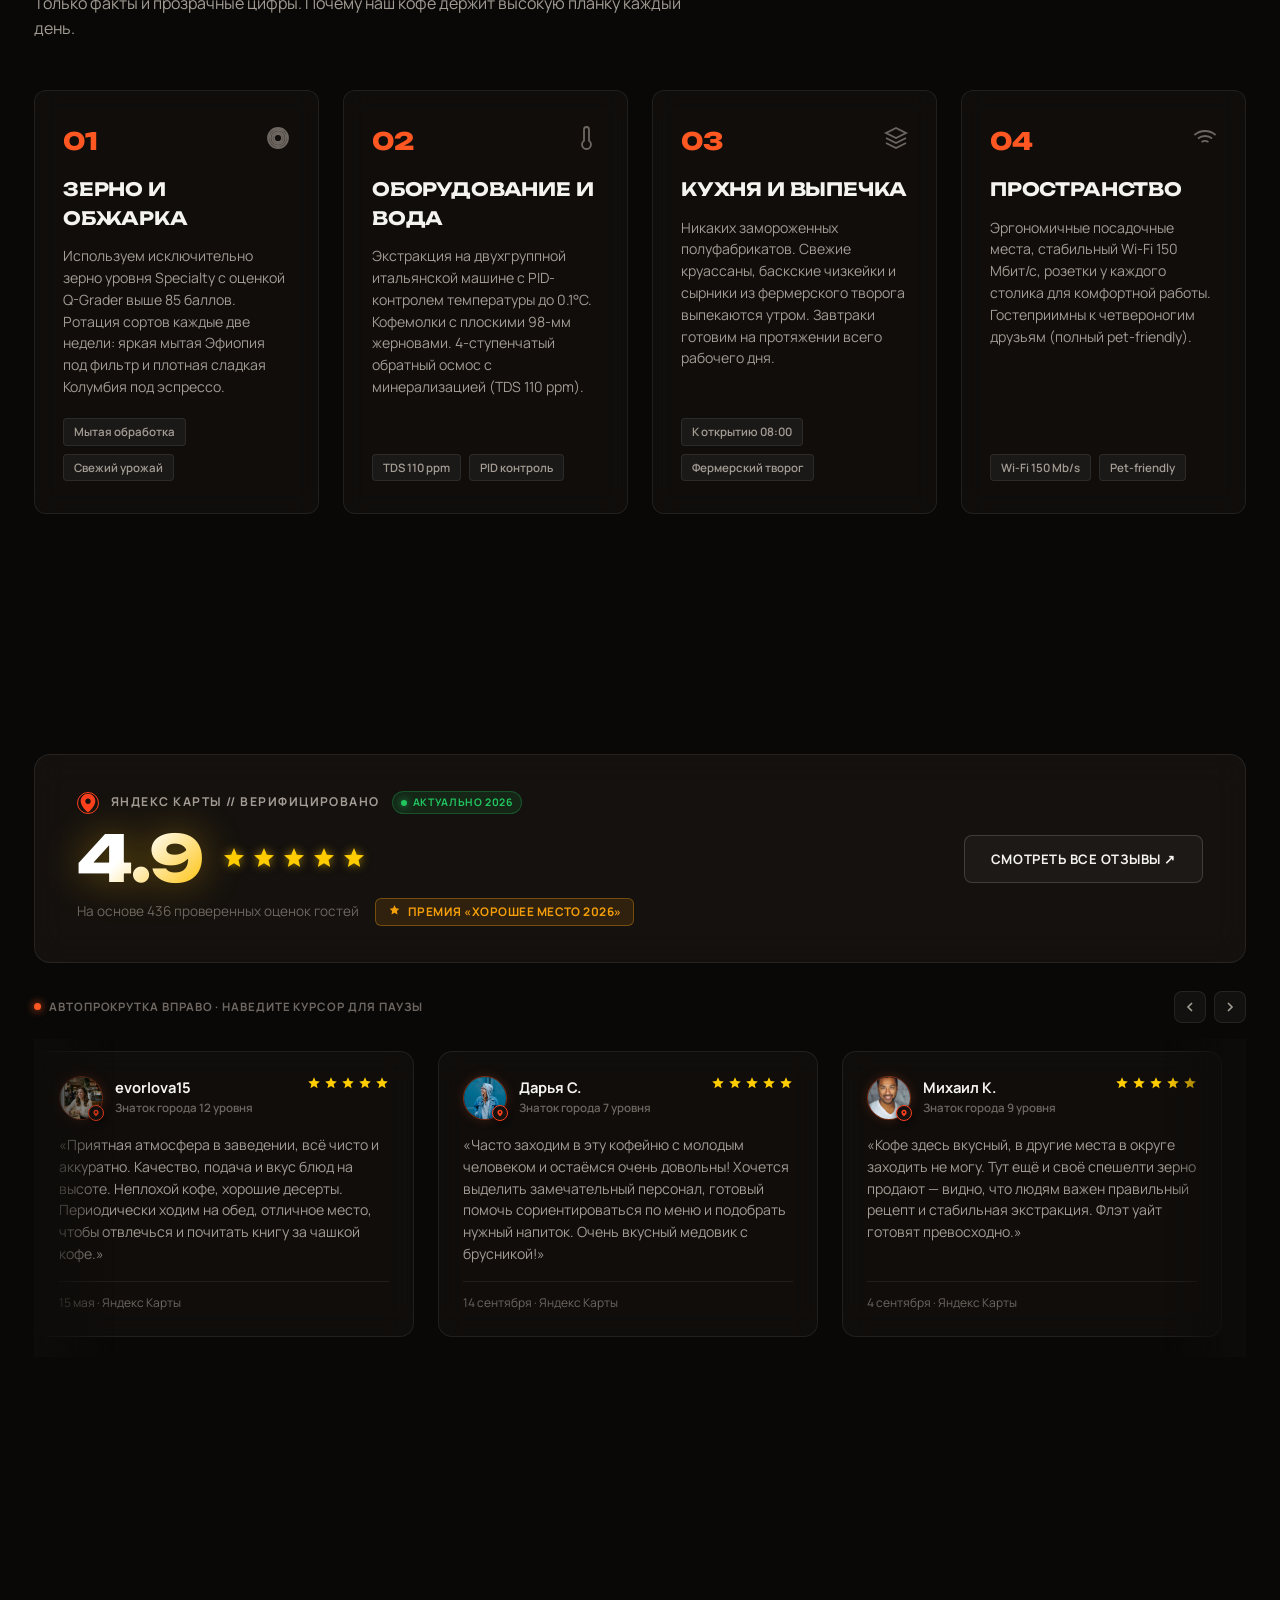
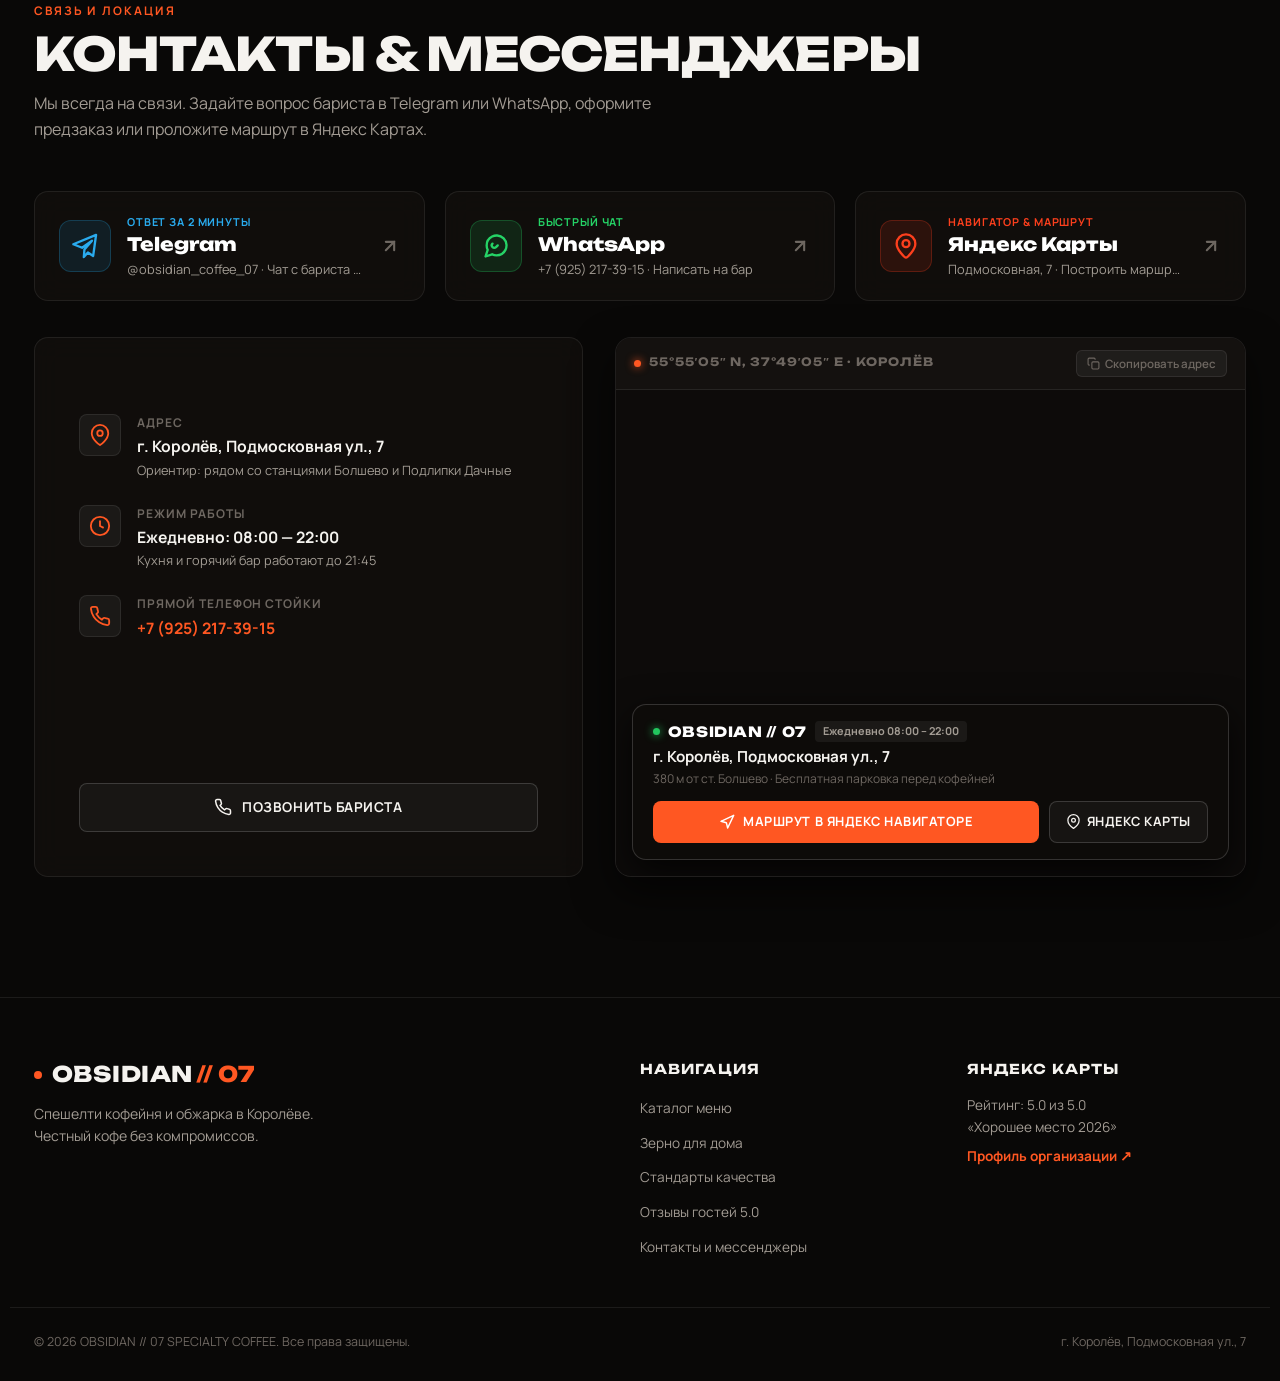
==== commit fbc0ee23: "Remove night mode badge from map card as requested" ====
--- a/index.html
+++ b/index.html
@@ -1067,18 +1067,12 @@
               </div>
               
               <div class="map-top-actions">
-                <div class="map-night-mode-pill">
-                  <svg width="12" height="12" viewBox="0 0 24 24" fill="none" stroke="currentColor" stroke-width="2">
-                    <path d="M21 12.79A9 9 0 1 1 11.21 3 7 7 0 0 0 21 12.79z"/>
-                  </svg>
-                  <span>НОЧНАЯ ТЕМА КАРТЫ</span>
-                </div>
-                <button class="map-copy-btn" id="copyAddressBtn" type="button" title="Скопировать адрес">
+                <button class="map-copy-btn" id="copyAddressBtn" type="button" title="Скопировать точный адрес">
                   <svg width="13" height="13" viewBox="0 0 24 24" fill="none" stroke="currentColor" stroke-width="2">
                     <rect x="9" y="9" width="13" height="13" rx="2" ry="2"/>
                     <path d="M5 15H4a2 2 0 01-2-2V4a2 2 0 012-2h9a2 2 0 012 2v1"/>
                   </svg>
-                  <span>Скопировать</span>
+                  <span>Скопировать адрес</span>
                 </button>
               </div>
             </div>
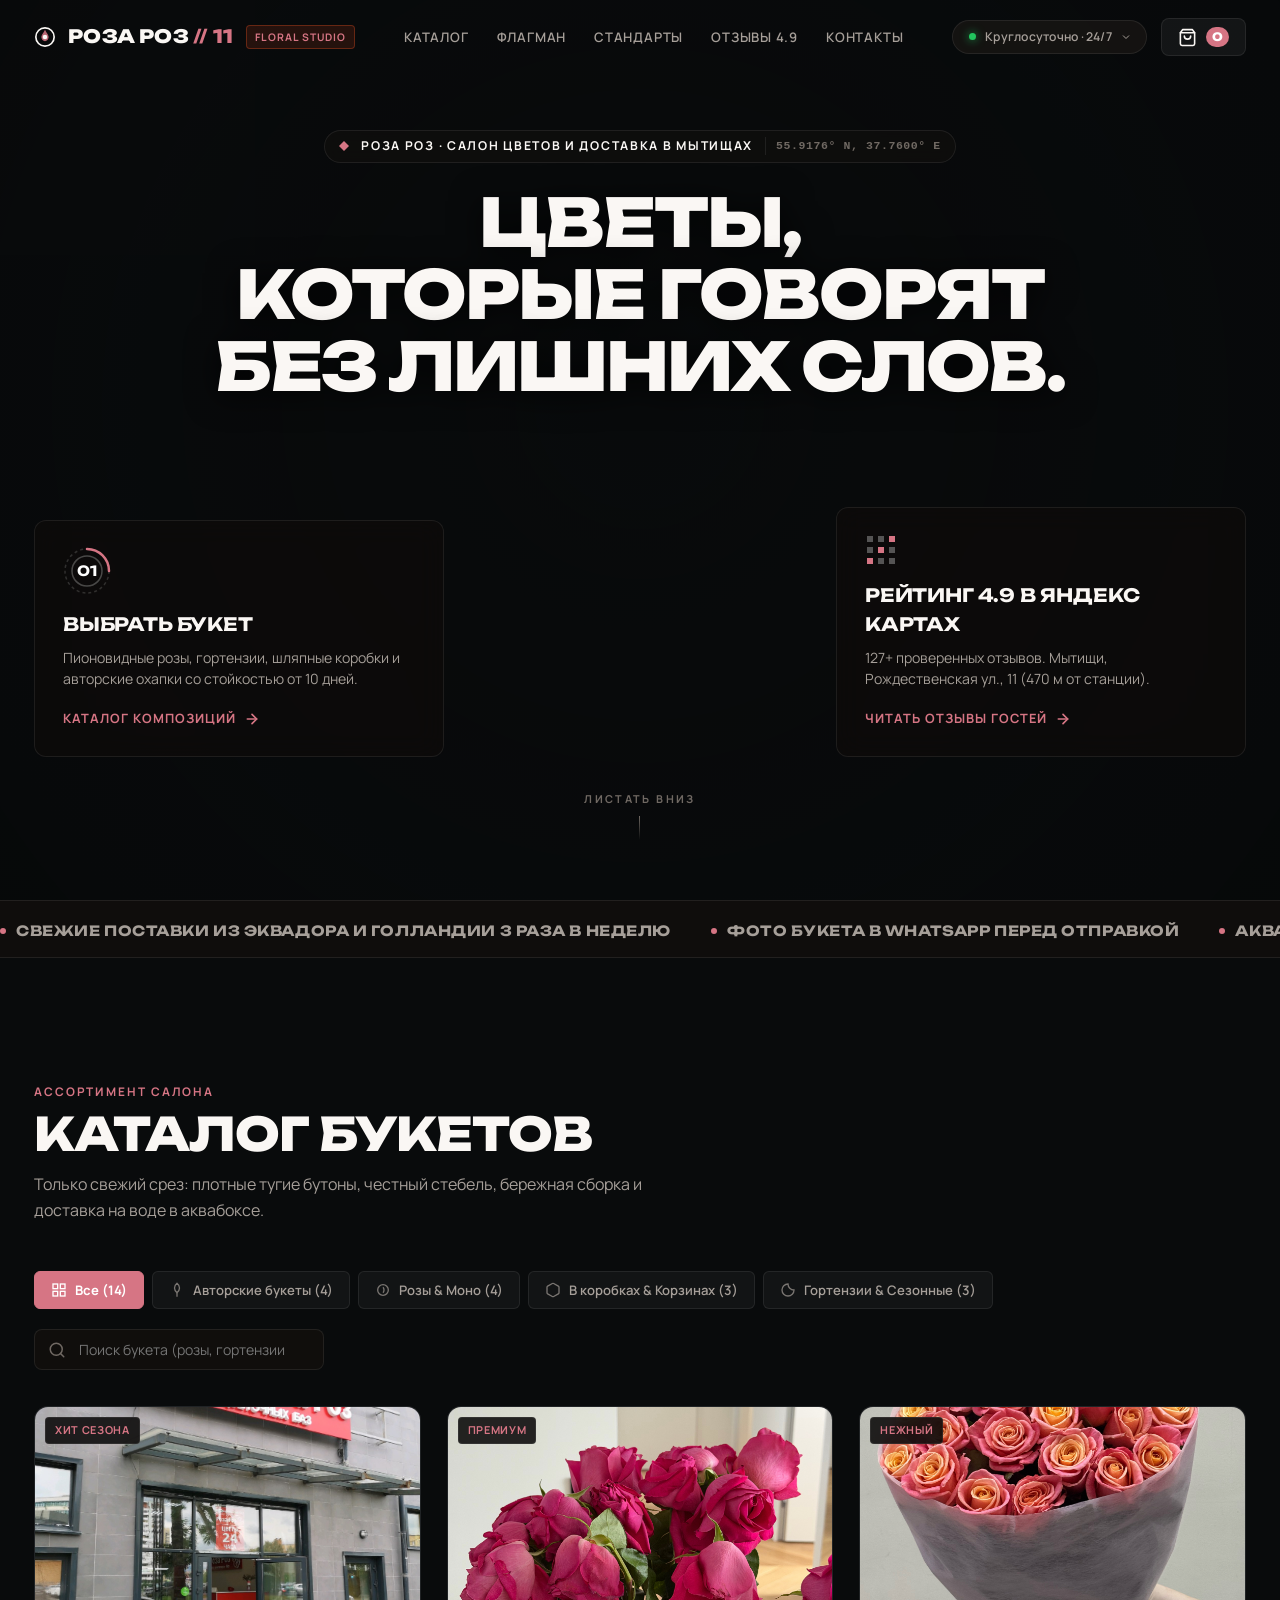
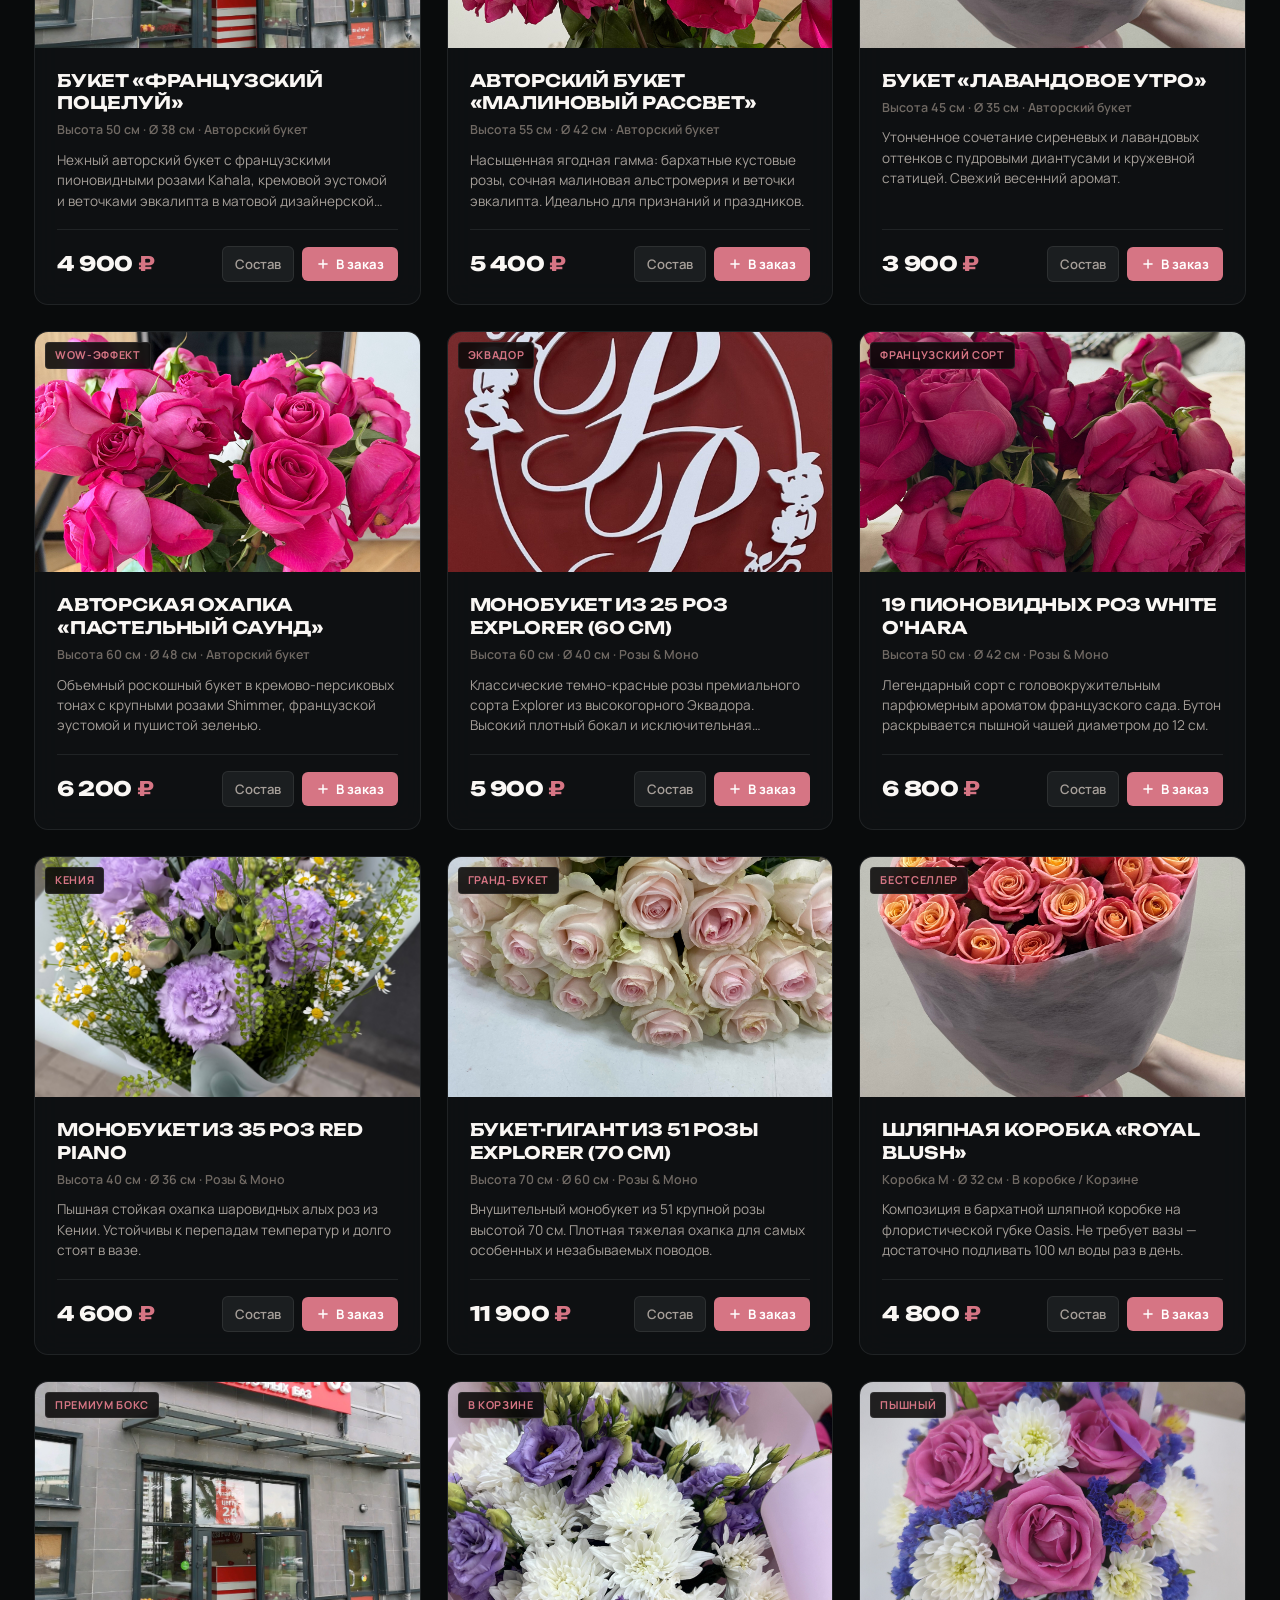
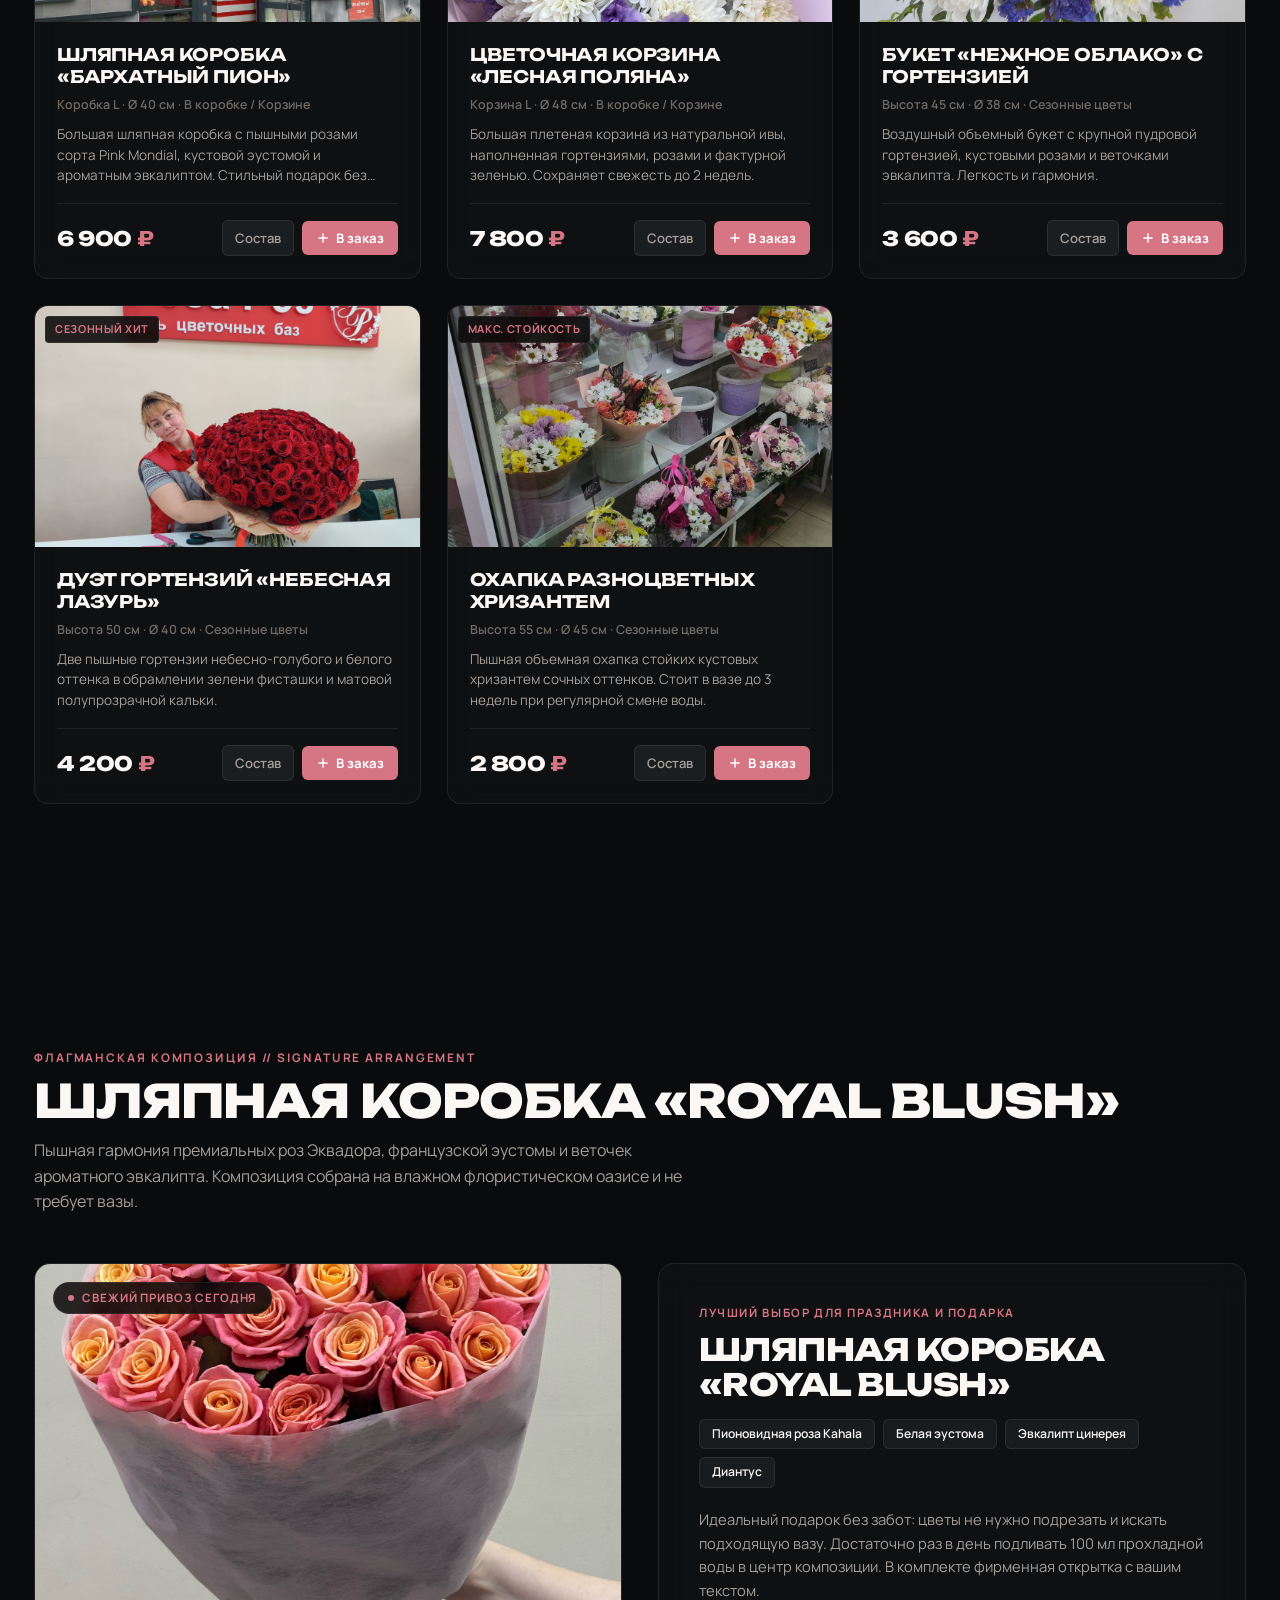
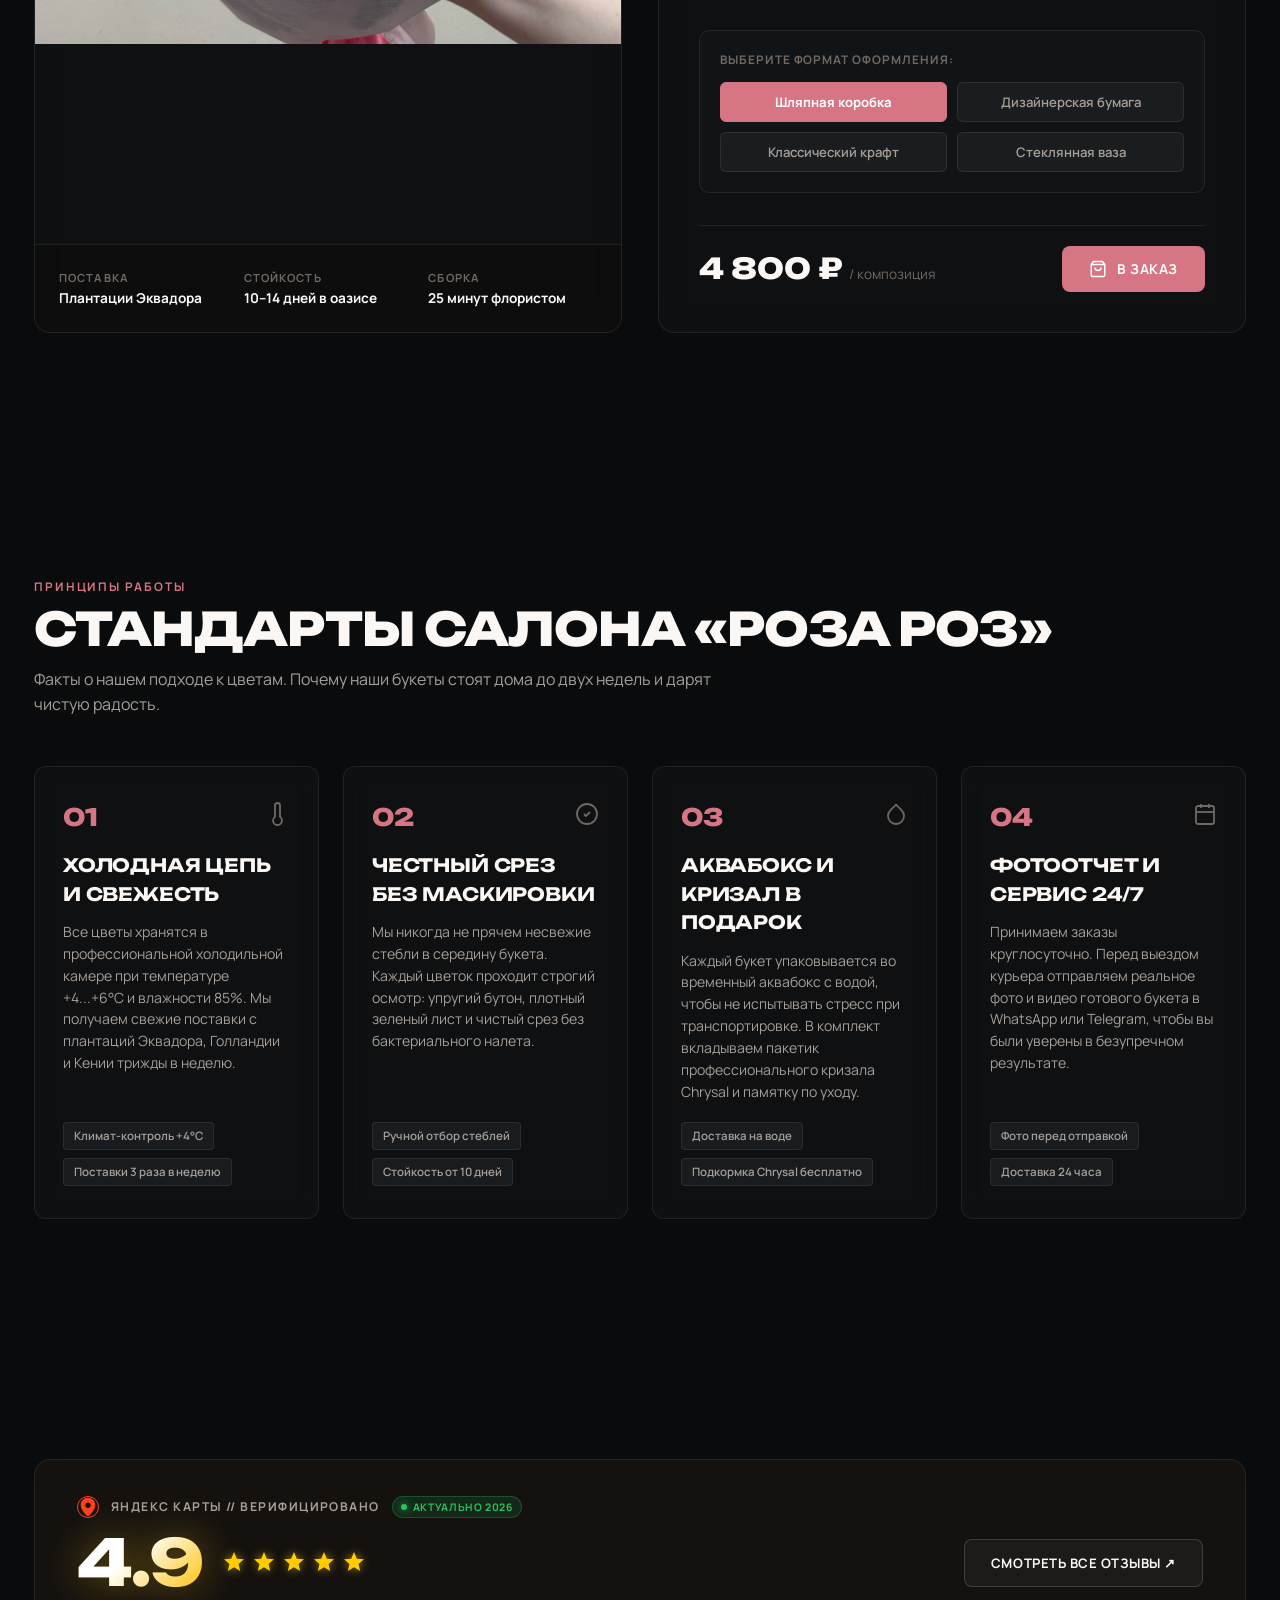
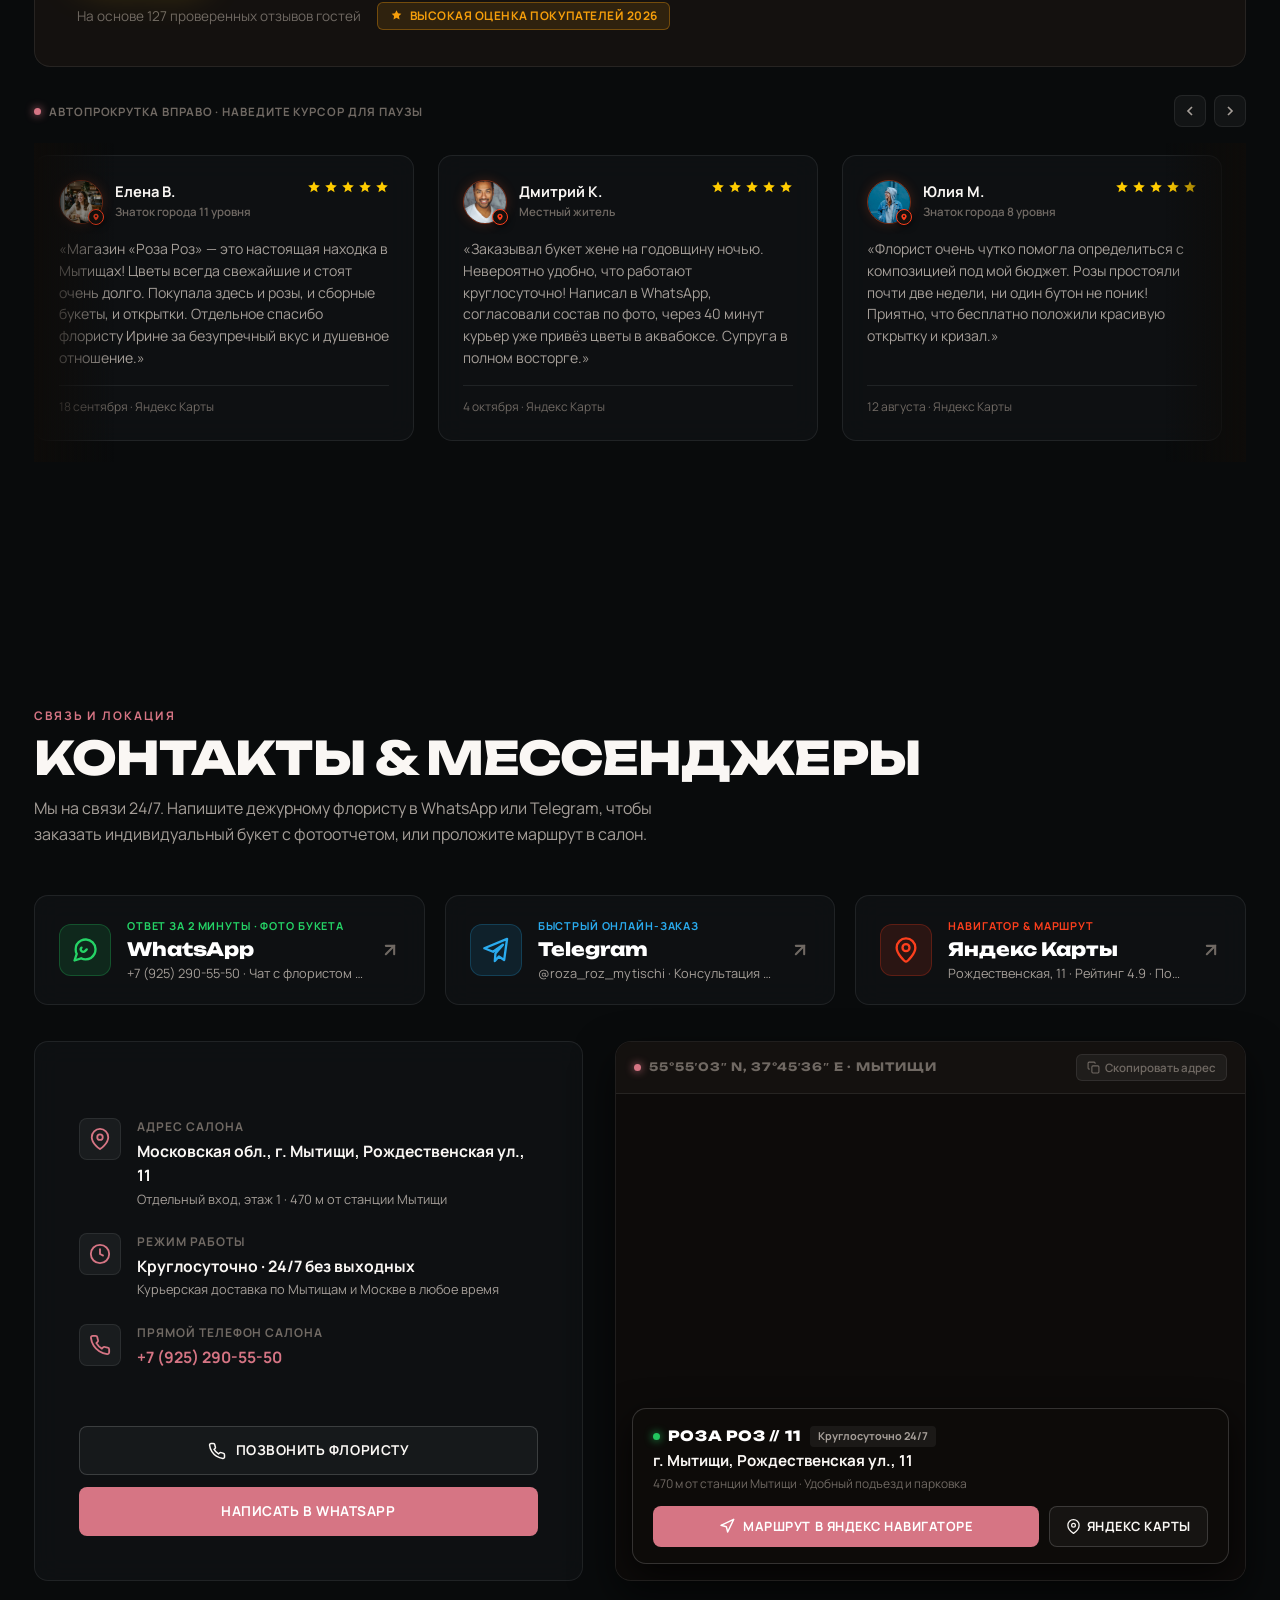
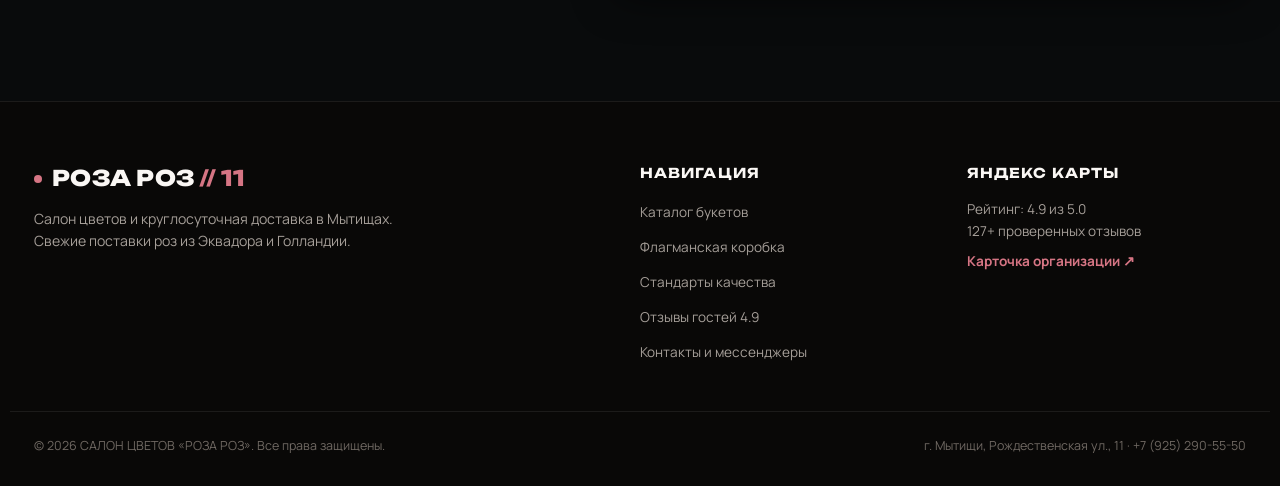
==== commit 1cf6a5c9: "Переработка сайта под цветочный магазин «Роза роз»: новый видеофон, каталог букетов, 24/7 сервис и с" ====
--- a/index.html
+++ b/index.html
@@ -3,13 +3,13 @@
 <head>
   <meta charset="UTF-8">
   <meta name="viewport" content="width=device-width, initial-scale=1.0, maximum-scale=5.0">
-  <title>OBSIDIAN // 07 — Спешелти кофейня и обжарка | Королёв, Подмосковная 7</title>
-  <meta name="description" content="Минималистичная спешелти кофейня Obsidian // 07 в Королёве: 100% арабика, свежая обжарка, айс-латте, завтраки весь день и авторские десерты. Рейтинг 5.0 на Яндекс Картах.">
+  <title>РОЗА РОЗ — Салон цветов и круглосуточная доставка | Мытищи, Рождественская 11</title>
+  <meta name="description" content="Флористический салон «Роза роз» в Мытищах: свежие розы Эквадора и Кении, авторские букеты, композиции в шляпных коробках. Доставка от 45 минут 24/7. Рейтинг 4.9 на Яндекс Картах.">
   
-  <!-- Modern Editorial & Avant-Garde Fonts: Unbounded + Manrope -->
+  <!-- Editorial & Avant-Garde Fonts: Unbounded + Manrope + Cormorant Garamond -->
   <link rel="preconnect" href="https://fonts.googleapis.com">
   <link rel="preconnect" href="https://fonts.gstatic.com" crossorigin>
-  <link href="https://fonts.googleapis.com/css2?family=Manrope:wght@400;500;600;700;800&family=Unbounded:wght@400;500;600;700;800;900&display=swap" rel="stylesheet">
+  <link href="https://fonts.googleapis.com/css2?family=Cormorant+Garamond:ital,wght@0,500;0,600;0,700;1,400;1,600&family=Manrope:wght@400;500;600;700;800&family=Unbounded:wght@400;500;600;700;800;900&display=swap" rel="stylesheet">
   
   <link rel="stylesheet" href="styles.css">
 </head>
@@ -18,7 +18,7 @@
   <!-- Video Background with Dynamic Hardware-Accelerated Scroll Blur & Parallax -->
   <div class="video-background-container" id="videoBgContainer" aria-hidden="true">
     <video class="bg-video" id="bgVideo" autoplay muted loop playsinline preload="auto">
-      <source src="gemini_generated_video_e50f7306.mp4" type="video/mp4">
+      <source src="gemini_generated_video_e9bfe32d.mp4" type="video/mp4">
     </video>
     <!-- Vignette Tint -->
     <div class="video-overlay" id="videoOverlay"></div>
@@ -29,24 +29,25 @@
   <!-- Header / Navigation Bar with Hover Schedule Popup -->
   <header class="header" id="header">
     <div class="header-inner container">
-      <!-- Luxury Brand Logo: OBSIDIAN // 07 -->
-      <a href="#hero" class="brand-logo" aria-label="OBSIDIAN главная">
+      <!-- Luxury Brand Logo: РОЗА РОЗ // 11 -->
+      <a href="#hero" class="brand-logo" aria-label="РОЗА РОЗ главная">
         <span class="logo-symbol">
           <svg width="22" height="22" viewBox="0 0 24 24" fill="none">
-            <polygon points="12,2 22,8.5 22,15.5 12,22 2,15.5 2,8.5" stroke="currentColor" stroke-width="2"/>
-            <polygon points="12,6 18,10 18,14 12,18 6,14 6,10" fill="var(--accent-orange)"/>
+            <circle cx="12" cy="12" r="10" stroke="currentColor" stroke-width="1.8"/>
+            <path d="M12 4 C14 8, 16 10, 16 12 C16 14.5, 14 16.5, 12 16.5 C10 16.5, 8 14.5, 8 12 C8 10, 10 8, 12 4 Z" fill="var(--accent-orange)" opacity="0.85"/>
+            <circle cx="12" cy="12" r="2.5" fill="#faf7f4"/>
           </svg>
         </span>
-        <span class="logo-text">OBSIDIAN<span class="logo-accent">// 07</span></span>
-        <span class="logo-badge">ROASTERY</span>
+        <span class="logo-text">РОЗА РОЗ<span class="logo-accent">// 11</span></span>
+        <span class="logo-badge">FLORAL STUDIO</span>
       </a>
 
       <!-- Desktop Nav Menu -->
       <nav class="nav-menu" id="navMenu">
-        <a href="#menu" class="nav-link">Меню</a>
-        <a href="#beans" class="nav-link">Зерно</a>
+        <a href="#menu" class="nav-link">Каталог</a>
+        <a href="#showcase" class="nav-link">Флагман</a>
         <a href="#facts" class="nav-link">Стандарты</a>
-        <a href="#reviews" class="nav-link">Отзывы 5.0</a>
+        <a href="#reviews" class="nav-link">Отзывы 4.9</a>
         <a href="#contacts" class="nav-link">Контакты</a>
       </nav>
 
@@ -59,13 +60,13 @@
             <span class="status-indicator-ring">
               <span class="status-dot"></span>
             </span>
-            <span class="status-text">08:00 – 22:00</span>
+            <span class="status-text">Круглосуточно · 24/7</span>
             <svg class="chevron-micro" width="12" height="12" viewBox="0 0 24 24" fill="none" stroke="currentColor" stroke-width="2">
               <polyline points="6 9 12 15 18 9"></polyline>
             </svg>
           </div>
 
-          <!-- Schedule Dropdown Card (Появляется при наведении) -->
+          <!-- Schedule Dropdown Card -->
           <div class="schedule-dropdown" id="scheduleDropdown">
             <div class="schedule-dropdown-header">
               <div class="dropdown-title">РЕЖИМ РАБОТЫ</div>
@@ -76,16 +77,16 @@
             </div>
             <div class="schedule-table">
               <div class="schedule-row">
-                <span class="schedule-days">Понедельник — Пятница</span>
-                <span class="schedule-hours">08:00 — 22:00</span>
+                <span class="schedule-days">Салон на Рождественской, 11</span>
+                <span class="schedule-hours">Круглосуточно</span>
               </div>
               <div class="schedule-row">
-                <span class="schedule-days">Суббота — Воскресенье</span>
-                <span class="schedule-hours">08:00 — 22:00</span>
+                <span class="schedule-days">Курьерская доставка</span>
+                <span class="schedule-hours">24/7 от 45 мин</span>
               </div>
               <div class="schedule-row sub-row">
-                <span class="schedule-days">Кухня и горячий бар</span>
-                <span class="schedule-hours">до 21:45</span>
+                <span class="schedule-days">Сборка авторских букетов</span>
+                <span class="schedule-hours">от 20 минут</span>
               </div>
             </div>
             <div class="schedule-dropdown-footer">
@@ -93,7 +94,7 @@
                 <path d="M21 10c0 7-9 13-9 13s-9-6-9-13a9 9 0 0118 0z"/>
                 <circle cx="12" cy="10" r="3"/>
               </svg>
-              <span>г. Королёв, Подмосковная ул., 7</span>
+              <span>г. Мытищи, Рождественская ул., 11</span>
             </div>
           </div>
         </div>
@@ -118,7 +119,7 @@
   </header>
 
   <main>
-    <!-- HERO SECTION (Строго по референсу) -->
+    <!-- HERO SECTION -->
     <section class="hero-section" id="hero">
       <div class="container hero-container">
         
@@ -129,23 +130,23 @@
               <polygon points="5,0 10,5 5,10 0,5" fill="var(--accent-orange)"/>
             </svg>
           </span>
-          <span class="eyebrow-text">OBSIDIAN // 07 · ARCHITECTURAL COFFEE ROASTERS</span>
-          <span class="eyebrow-coords">55.9148° N, 37.8685° E</span>
+          <span class="eyebrow-text">РОЗА РОЗ · САЛОН ЦВЕТОВ И ДОСТАВКА В МЫТИЩАХ</span>
+          <span class="eyebrow-coords">55.9176° N, 37.7600° E</span>
         </div>
 
         <!-- Main Giant Monolithic Headline -->
         <div class="hero-title-wrapper">
           <h1 class="hero-title">
-            КОФЕ,<br>
-            КОТОРЫЙ РАБОТАЕТ<br>
-            ТАК ЖЕ ЧЕСТНО, КАК ВЫ.
+            ЦВЕТЫ,<br>
+            КОТОРЫЕ ГОВОРЯТ<br>
+            БЕЗ ЛИШНИХ СЛОВ.
           </h1>
         </div>
 
-        <!-- Lower Interactive Blocks (As in reference screenshot: left & right) -->
+        <!-- Lower Interactive Blocks -->
         <div class="hero-bottom-grid">
           
-          <!-- Left Element (Reference left card) -->
+          <!-- Left Element -->
           <a href="#menu" class="hero-card hero-card-left" id="heroMenuShortcut">
             <div class="hero-card-marker">
               <div class="radar-circle">
@@ -158,12 +159,12 @@
               </div>
             </div>
             <div class="hero-card-content">
-              <h2 class="hero-card-title">ОТКРЫТЬ МЕНЮ</h2>
+              <h2 class="hero-card-title">ВЫБРАТЬ БУКЕТ</h2>
               <p class="hero-card-desc">
-                Айс-латте, фильтр, батч-брю, сырники и свежие чизкейки. Выбирайте онлайн или на баре.
+                Пионовидные розы, гортензии, шляпные коробки и авторские охапки со стойкостью от 10 дней.
               </p>
               <div class="hero-card-action">
-                <span>Арсенал позиций</span>
+                <span>Каталог композиций</span>
                 <svg class="arrow-icon" width="16" height="16" viewBox="0 0 24 24" fill="none" stroke="currentColor" stroke-width="2.5" stroke-linecap="round" stroke-linejoin="round">
                   <line x1="5" y1="12" x2="19" y2="12"></line>
                   <polyline points="12 5 19 12 12 19"></polyline>
@@ -172,7 +173,7 @@
             </div>
           </a>
 
-          <!-- Right Element (Reference right card) -->
+          <!-- Right Element -->
           <a href="#reviews" class="hero-card hero-card-right" id="heroLocationShortcut">
             <div class="hero-card-marker">
               <div class="matrix-badge">
@@ -190,12 +191,12 @@
               </div>
             </div>
             <div class="hero-card-content">
-              <h2 class="hero-card-title">РЕЙТИНГ 5.0 В ЯНДЕКС КАРТАХ</h2>
+              <h2 class="hero-card-title">РЕЙТИНГ 4.9 В ЯНДЕКС КАРТАХ</h2>
               <p class="hero-card-desc">
-                Победитель премии «Хорошее место 2026». Королёв, Подмосковная ул., 7.
+                127+ проверенных отзывов. Мытищи, Рождественская ул., 11 (470 м от станции).
               </p>
               <div class="hero-card-action">
-                <span>Читать 436+ отзывов</span>
+                <span>Читать отзывы гостей</span>
                 <svg class="arrow-icon" width="16" height="16" viewBox="0 0 24 24" fill="none" stroke="currentColor" stroke-width="2.5" stroke-linecap="round" stroke-linejoin="round">
                   <line x1="5" y1="12" x2="19" y2="12"></line>
                   <polyline points="12 5 19 12 12 19"></polyline>
@@ -218,20 +219,20 @@
     <!-- Ticker Strip -->
     <section class="ticker-strip" aria-hidden="true">
       <div class="ticker-track">
-        <div class="ticker-item"><span class="ticker-dot"></span> 100% СПЕШЕЛТИ АРАБИКА Q-86</div>
-        <div class="ticker-item"><span class="ticker-dot"></span> ВЫПЕЧКА КАЖДОЕ УТРО К 08:00</div>
-        <div class="ticker-item"><span class="ticker-dot"></span> БАТЧ-БРЮ НА ЗЕРНЕ ЭФИОПИИ</div>
-        <div class="ticker-item"><span class="ticker-dot"></span> РЕЙТИНГ 5.0 «ХОРОШЕЕ МЕСТО 2026»</div>
-        <div class="ticker-item"><span class="ticker-dot"></span> РОЗЕТКИ У КАЖДОГО СТОЛИКА</div>
-        <div class="ticker-item"><span class="ticker-dot"></span> ЗАВТРАКИ ВЕСЬ ДЕНЬ</div>
-        <div class="ticker-item"><span class="ticker-dot"></span> PET-FRIENDLY SPACE</div>
-        <div class="ticker-item"><span class="ticker-dot"></span> 100% СПЕШЕЛТИ АРАБИКА Q-86</div>
-        <div class="ticker-item"><span class="ticker-dot"></span> ВЫПЕЧКА КАЖДОЕ УТРО К 08:00</div>
-        <div class="ticker-item"><span class="ticker-dot"></span> БАТЧ-БРЮ НА ЗЕРНЕ ЭФИОПИИ</div>
-        <div class="ticker-item"><span class="ticker-dot"></span> РЕЙТИНГ 5.0 «ХОРОШЕЕ МЕСТО 2026»</div>
-        <div class="ticker-item"><span class="ticker-dot"></span> РОЗЕТКИ У КАЖДОГО СТОЛИКА</div>
-        <div class="ticker-item"><span class="ticker-dot"></span> ЗАВТРАКИ ВЕСЬ ДЕНЬ</div>
-        <div class="ticker-item"><span class="ticker-dot"></span> PET-FRIENDLY SPACE</div>
+        <div class="ticker-item"><span class="ticker-dot"></span> СВЕЖИЕ ПОСТАВКИ ИЗ ЭКВАДОРА И ГОЛЛАНДИИ 3 РАЗА В НЕДЕЛЮ</div>
+        <div class="ticker-item"><span class="ticker-dot"></span> ФОТО БУКЕТА В WHATSAPP ПЕРЕД ОТПРАВКОЙ</div>
+        <div class="ticker-item"><span class="ticker-dot"></span> АКВАБОКС И КРИЗАЛ В ПОДАРОК К КАЖДОМУ ЗАКАЗУ</div>
+        <div class="ticker-item"><span class="ticker-dot"></span> КРУГЛОСУТОЧНАЯ ДОСТАВКА 24/7 ОТ 45 МИНУТ</div>
+        <div class="ticker-item"><span class="ticker-dot"></span> РЕЙТИНГ 4.9 В ЯНДЕКС КАРТАХ · 127 ОТЗЫВОВ</div>
+        <div class="ticker-item"><span class="ticker-dot"></span> ОТКРЫТКА С ВАШИМ ТЕКСТОМ БЕСПЛАТНО</div>
+        <div class="ticker-item"><span class="ticker-dot"></span> СТОЙКОСТЬ ЦВЕТОВ ОТ 10 ДО 14 ДНЕЙ</div>
+        <div class="ticker-item"><span class="ticker-dot"></span> СВЕЖИЕ ПОСТАВКИ ИЗ ЭКВАДОРА И ГОЛЛАНДИИ 3 РАЗА В НЕДЕЛЮ</div>
+        <div class="ticker-item"><span class="ticker-dot"></span> ФОТО БУКЕТА В WHATSAPP ПЕРЕД ОТПРАВКОЙ</div>
+        <div class="ticker-item"><span class="ticker-dot"></span> АКВАБОКС И КРИЗАЛ В ПОДАРОК К КАЖДОМУ ЗАКАЗУ</div>
+        <div class="ticker-item"><span class="ticker-dot"></span> КРУГЛОСУТОЧНАЯ ДОСТАВКА 24/7 ОТ 45 МИНУТ</div>
+        <div class="ticker-item"><span class="ticker-dot"></span> РЕЙТИНГ 4.9 В ЯНДЕКС КАРТАХ · 127 ОТЗЫВОВ</div>
+        <div class="ticker-item"><span class="ticker-dot"></span> ОТКРЫТКА С ВАШИМ ТЕКСТОМ БЕСПЛАТНО</div>
+        <div class="ticker-item"><span class="ticker-dot"></span> СТОЙКОСТЬ ЦВЕТОВ ОТ 10 ДО 14 ДНЕЙ</div>
       </div>
     </section>
 
@@ -240,10 +241,10 @@
       <div class="container">
         
         <div class="section-header">
-          <div class="section-label">АРСЕНАЛ ТОВАРОВ</div>
-          <h2 class="section-title">МЕНЮ КОФЕЙНИ</h2>
+          <div class="section-label">АССОРТИМЕНТ САЛОНА</div>
+          <h2 class="section-title">КАТАЛОГ БУКЕТОВ</h2>
           <p class="section-subtitle">
-            Всё по факту: точный граммаж, свежая обжарка, стабильный рецепт и чистый вкус без компромиссов.
+            Только свежий срез: плотные тугие бутоны, честный стебель, бережная сборка и доставка на воде в аквабоксе.
           </p>
         </div>
 
@@ -257,31 +258,33 @@
                 <rect x="14" y="14" width="7" height="7"/>
                 <rect x="3" y="14" width="7" height="7"/>
               </svg>
-              <span>Все (12)</span>
+              <span>Все (14)</span>
             </button>
-            <button class="cat-btn" data-category="coffee">
+            <button class="cat-btn" data-category="author">
               <svg class="cat-icon" width="16" height="16" viewBox="0 0 24 24" fill="none" stroke="currentColor" stroke-width="2">
-                <path d="M18 8h1a4 4 0 010 8h-1M2 8h16v9a4 4 0 01-4 4H6a4 4 0 01-4-4V8zM6 1v3M10 1v3M14 1v3"/>
+                <path d="M12 2C7 6 7 12 12 16 C17 12 17 6 12 2 Z"/>
+                <path d="M12 16 L12 22"/>
               </svg>
-              <span>Кофе & Напитки (5)</span>
+              <span>Авторские букеты (4)</span>
             </button>
-            <button class="cat-btn" data-category="food">
+            <button class="cat-btn" data-category="roses">
               <svg class="cat-icon" width="16" height="16" viewBox="0 0 24 24" fill="none" stroke="currentColor" stroke-width="2">
-                <path d="M18 8h-1a6 6 0 00-10 0H6a4 4 0 00-4 4v1h20v-1a4 4 0 00-4-4zM2 17h20v2a2 2 0 01-2 2H4a2 2 0 01-2-2v-2z"/>
+                <circle cx="12" cy="12" r="8"/>
+                <path d="M12 8c2 2 2 6 0 8"/>
               </svg>
-              <span>Блюда & Завтраки (4)</span>
+              <span>Розы & Моно (4)</span>
             </button>
-            <button class="cat-btn" data-category="desserts">
+            <button class="cat-btn" data-category="boxes">
               <svg class="cat-icon" width="16" height="16" viewBox="0 0 24 24" fill="none" stroke="currentColor" stroke-width="2">
-                <path d="M12 2l3 5h-6l3-5zM4 14l8-4 8 4v6H4v-6z"/>
+                <path d="M21 8a2 2 0 0 0-1-1.73l-7-4a2 2 0 0 0-2 0l-7 4A2 2 0 0 0 3 8v8a2 2 0 0 0 1 1.73l7 4a2 2 0 0 0 2 0l7-4A2 2 0 0 0 21 16Z"/>
               </svg>
-              <span>Десерты (2)</span>
+              <span>В коробках & Корзинах (3)</span>
             </button>
-            <button class="cat-btn" data-category="beans">
+            <button class="cat-btn" data-category="seasonal">
               <svg class="cat-icon" width="16" height="16" viewBox="0 0 24 24" fill="none" stroke="currentColor" stroke-width="2">
-                <path d="M6 3h12l2 5v13a1 1 0 01-1 1H5a1 1 0 01-1-1V8l2-5zM4 8h16"/>
+                <path d="M12 3a9 9 0 0 0 9 9 9 9 0 1 1-9-9Z"/>
               </svg>
-              <span>Зерно с собой (1)</span>
+              <span>Гортензии & Сезонные (3)</span>
             </button>
           </div>
 
@@ -290,7 +293,7 @@
               <circle cx="11" cy="11" r="8"/>
               <line x1="21" y1="21" x2="16.65" y2="16.65"/>
             </svg>
-            <input type="text" id="catalogSearch" placeholder="Поиск напитка или блюда..." aria-label="Поиск по меню">
+            <input type="text" id="catalogSearch" placeholder="Поиск букета (розы, гортензии, пионы, коробка)..." aria-label="Поиск по каталогу цветов">
             <button class="clear-search-btn" id="clearSearchBtn" aria-label="Очистить поиск" style="display:none;">
               <svg width="14" height="14" viewBox="0 0 24 24" fill="none" stroke="currentColor" stroke-width="2.5" stroke-linecap="round">
                 <line x1="18" y1="6" x2="6" y2="18"></line>
@@ -308,14 +311,14 @@
       </div>
     </section>
 
-    <!-- BEANS SHOWCASE (ЗЕРНО ДЛЯ ДОМА И ОФИСА) -->
-    <section class="beans-showcase-section section-padding" id="beans">
+    <!-- FLAGSHIP SHOWCASE (ФЛАГМАНСКАЯ КОМПОЗИЦИЯ) -->
+    <section class="beans-showcase-section section-padding" id="showcase">
       <div class="container">
         <div class="section-header">
-          <div class="section-label">МИКРО-ОБЖАРКА // BATCH ROASTING</div>
-          <h2 class="section-title">ЗЕРНО ДЛЯ ДОМА И ОФИСА</h2>
+          <div class="section-label">ФЛАГМАНСКАЯ КОМПОЗИЦИЯ // SIGNATURE ARRANGEMENT</div>
+          <h2 class="section-title">ШЛЯПНАЯ КОРОБКА «ROYAL BLUSH»</h2>
           <p class="section-subtitle">
-            Мы отбираем исключительно 100% арабику свежего урожая с оценкой Q-Grader от 85 баллов. Каждая пачка снабжена дегазационным клапаном и zip-lock замком.
+            Пышная гармония премиальных роз Эквадора, французской эустомы и веточек ароматного эвкалипта. Композиция собрана на влажном флористическом оазисе и не требует вазы.
           </p>
         </div>
 
@@ -324,59 +327,59 @@
           <!-- Large Visual Card -->
           <div class="beans-media-card">
             <div class="beans-image-wrap">
-              <img src="assets/images/specialty_bean_bags.jpg" alt="Пачки спешелти кофе Obsidian // 07" loading="lazy">
+              <img src="assets/images/flowers/flower_3.jpg" alt="Шляпная коробка Royal Blush в салоне Роза роз" loading="lazy">
               <div class="beans-float-badge">
                 <span class="badge-dot"></span>
-                <span>СВЕЖИЙ УРОЖАЙ 2026</span>
+                <span>СВЕЖИЙ ПРИВОЗ СЕГОДНЯ</span>
               </div>
             </div>
             <div class="beans-profile-row">
               <div class="profile-item">
-                <div class="profile-label">ОБЖАРКА</div>
-                <div class="profile-val">Omni-Roast / Каждую неделю</div>
+                <div class="profile-label">ПОСТАВКА</div>
+                <div class="profile-val">Плантации Эквадора</div>
               </div>
               <div class="profile-item">
-                <div class="profile-label">Q-GRADE</div>
-                <div class="profile-val">86.25 баллов</div>
+                <div class="profile-label">СТОЙКОСТЬ</div>
+                <div class="profile-val">10–14 дней в оазисе</div>
               </div>
               <div class="profile-item">
-                <div class="profile-label">ПОМОЛ</div>
-                <div class="profile-val">Бесплатно под ваш девайс</div>
-              </div>
-            </div>
-          </div>
-
-          <!-- Interactive Bean Selection Card -->
+                <div class="profile-label">СБОРКА</div>
+                <div class="profile-val">25 минут флористом</div>
+              </div>
+            </div>
+          </div>
+
+          <!-- Interactive Selection Card -->
           <div class="beans-config-card">
-            <div class="beans-card-tag">ЛУЧШИЙ ВЫБОР ДЛЯ ВОРОНКИ И ФИЛЬТРА</div>
-            <h3 class="beans-card-title">ЭФИОПИЯ ИРГАЧЕФФЕ // G1</h3>
+            <div class="beans-card-tag">ЛУЧШИЙ ВЫБОР ДЛЯ ПРАЗДНИКА И ПОДАРКА</div>
+            <h3 class="beans-card-title">ШЛЯПНАЯ КОРОБКА «ROYAL BLUSH»</h3>
             <div class="beans-descriptors">
-              <span class="desc-pill">Бергамот</span>
-              <span class="desc-pill">Белый персик</span>
-              <span class="desc-pill">Жасмин</span>
-              <span class="desc-pill">Чёрный чай</span>
+              <span class="desc-pill">Пионовидная роза Kahala</span>
+              <span class="desc-pill">Белая эустома</span>
+              <span class="desc-pill">Эвкалипт цинерея</span>
+              <span class="desc-pill">Диантус</span>
             </div>
 
             <p class="beans-description">
-              Яркий искрящийся лот мытой обработки из региона Гедеб. Чистейшая кислотность тропических фруктов, нежное цветочное тело и сладкое медовое послевкусие.
+              Идеальный подарок без забот: цветы не нужно подрезать и искать подходящую вазу. Достаточно раз в день подливать 100 мл прохладной воды в центр композиции. В комплекте фирменная открытка с вашим текстом.
             </p>
 
-            <!-- Grind Selector Tool -->
+            <!-- Packaging Selector Tool -->
             <div class="grind-selector-box">
-              <div class="selector-title">ВЫБЕРИТЕ СПОСОБ ПОМОЛА:</div>
+              <div class="selector-title">ВЫБЕРИТЕ ФОРМАТ ОФОРМЛЕНИЯ:</div>
               <div class="grind-options-grid" id="grindOptionsGrid">
-                <button class="grind-pill active" data-grind="В зёрнах">В зёрнах</button>
-                <button class="grind-pill" data-grind="Фильтр / V60">Фильтр / V60</button>
-                <button class="grind-pill" data-grind="Эспрессо">Эспрессо</button>
-                <button class="grind-pill" data-grind="Гейзер / Турка">Гейзер / Турка</button>
+                <button class="grind-pill active" data-grind="Шляпная коробка">Шляпная коробка</button>
+                <button class="grind-pill" data-grind="Дизайнерская бумага">Дизайнерская бумага</button>
+                <button class="grind-pill" data-grind="Классический крафт">Классический крафт</button>
+                <button class="grind-pill" data-grind="Стеклянная ваза">Стеклянная ваза</button>
               </div>
             </div>
 
             <!-- Price & Order Bar -->
             <div class="beans-order-bar">
               <div class="beans-price-box">
-                <span class="beans-price-value">850&nbsp;₽</span>
-                <span class="beans-price-meta">/ 250 г</span>
+                <span class="beans-price-value">4 800&nbsp;₽</span>
+                <span class="beans-price-meta">/ композиция</span>
               </div>
               <button class="btn btn-primary" id="addBeansToCartBtn">
                 <svg width="18" height="18" viewBox="0 0 24 24" fill="none" stroke="currentColor" stroke-width="2">
@@ -393,15 +396,15 @@
       </div>
     </section>
 
-    <!-- FACTS & STANDARDS (БЕЗ ВОДЫ) -->
+    <!-- FACTS & STANDARDS -->
     <section class="standards-section section-padding" id="facts">
       <div class="container">
         
         <div class="section-header">
-          <div class="section-label">КАЧЕСТВО БЕЗ КОМПРОМИССОВ</div>
-          <h2 class="section-title">СТАНДАРТЫ OBSIDIAN // 07</h2>
+          <div class="section-label">ПРИНЦИПЫ РАБОТЫ</div>
+          <h2 class="section-title">СТАНДАРТЫ САЛОНА «РОЗА РОЗ»</h2>
           <p class="section-subtitle">
-            Только факты и прозрачные цифры. Почему наш кофе держит высокую планку каждый день.
+            Факты о нашем подходе к цветам. Почему наши букеты стоят дома до двух недель и дарят чистую радость.
           </p>
         </div>
 
@@ -412,18 +415,17 @@
               <div class="standard-num">01</div>
               <div class="standard-icon">
                 <svg width="24" height="24" viewBox="0 0 24 24" fill="none" stroke="currentColor" stroke-width="1.8">
-                  <path d="M12 2C6.48 2 2 6.48 2 12s4.48 10 10 10 10-4.48 10-10S17.52 2 12 2zm0 18c-4.41 0-8-3.59-8-8s3.59-8 8-8 8 3.59 8 8-3.59 8-8 8z"/>
-                  <path d="M12 6c-3.31 0-6 2.69-6 6s2.69 6 6 6 6-2.69 6-6-2.69-6-6-6zm0 10c-2.21 0-4-1.79-4-4s1.79-4 4-4 4 1.79 4 4-1.79 4-4 4z"/>
+                  <path d="M14 14.76V3.5a2.5 2.5 0 0 0-5 0v11.26a4.5 4.5 0 1 0 5 0z"/>
                 </svg>
               </div>
             </div>
-            <h3 class="standard-title">ЗЕРНО И ОБЖАРКА</h3>
+            <h3 class="standard-title">ХОЛОДНАЯ ЦЕПЬ И СВЕЖЕСТЬ</h3>
             <p class="standard-text">
-              Используем исключительно зерно уровня Specialty с оценкой Q-Grader выше 85 баллов. Ротация сортов каждые две недели: яркая мытая Эфиопия под фильтр и плотная сладкая Колумбия под эспрессо.
+              Все цветы хранятся в профессиональной холодильной камере при температуре +4...+6°C и влажности 85%. Мы получаем свежие поставки с плантаций Эквадора, Голландии и Кении трижды в неделю.
             </p>
             <div class="standard-tags">
-              <span>Мытая обработка</span>
-              <span>Свежий урожай</span>
+              <span>Климат-контроль +4°C</span>
+              <span>Поставки 3 раза в неделю</span>
             </div>
           </div>
 
@@ -432,17 +434,18 @@
               <div class="standard-num">02</div>
               <div class="standard-icon">
                 <svg width="24" height="24" viewBox="0 0 24 24" fill="none" stroke="currentColor" stroke-width="1.8">
-                  <path d="M14 14.76V3.5a2.5 2.5 0 0 0-5 0v11.26a4.5 4.5 0 1 0 5 0z"/>
+                  <circle cx="12" cy="12" r="10"/>
+                  <path d="M9 12l2 2 4-4"/>
                 </svg>
               </div>
             </div>
-            <h3 class="standard-title">ОБОРУДОВАНИЕ И ВОДА</h3>
+            <h3 class="standard-title">ЧЕСТНЫЙ СРЕЗ БЕЗ МАСКИРОВКИ</h3>
             <p class="standard-text">
-              Экстракция на двухгруппной итальянской машине с PID-контролем температуры до 0.1°C. Кофемолки с плоскими 98-мм жерновами. 4-ступенчатый обратный осмос с минерализацией (TDS 110 ppm).
+              Мы никогда не прячем несвежие стебли в середину букета. Каждый цветок проходит строгий осмотр: упругий бутон, плотный зеленый лист и чистый срез без бактериального налета.
             </p>
             <div class="standard-tags">
-              <span>TDS 110 ppm</span>
-              <span>PID контроль</span>
+              <span>Ручной отбор стеблей</span>
+              <span>Стойкость от 10 дней</span>
             </div>
           </div>
 
@@ -451,17 +454,17 @@
               <div class="standard-num">03</div>
               <div class="standard-icon">
                 <svg width="24" height="24" viewBox="0 0 24 24" fill="none" stroke="currentColor" stroke-width="1.8">
-                  <path d="M12 2L2 7l10 5 10-5-10-5zM2 17l10 5 10-5M2 12l10 5 10-5"/>
+                  <path d="M12 2.69l5.66 5.66a8 8 0 1 1-11.31 0z"/>
                 </svg>
               </div>
             </div>
-            <h3 class="standard-title">КУХНЯ И ВЫПЕЧКА</h3>
+            <h3 class="standard-title">АКВАБОКС И КРИЗАЛ В ПОДАРОК</h3>
             <p class="standard-text">
-              Никаких замороженных полуфабрикатов. Свежие круассаны, баскские чизкейки и сырники из фермерского творога выпекаются утром. Завтраки готовим на протяжении всего рабочего дня.
+              Каждый букет упаковывается во временный аквабокс с водой, чтобы не испытывать стресс при транспортировке. В комплект вкладываем пакетик профессионального кризала Chrysal и памятку по уходу.
             </p>
             <div class="standard-tags">
-              <span>К открытию 08:00</span>
-              <span>Фермерский творог</span>
+              <span>Доставка на воде</span>
+              <span>Подкормка Chrysal бесплатно</span>
             </div>
           </div>
 
@@ -470,17 +473,20 @@
               <div class="standard-num">04</div>
               <div class="standard-icon">
                 <svg width="24" height="24" viewBox="0 0 24 24" fill="none" stroke="currentColor" stroke-width="1.8">
-                  <path d="M5 12.55a11 11 0 0 1 14.08 0M1.42 9a16 16 0 0 1 21.16 0M8.53 16.11a6 6 0 0 1 6.95 0M12 20h.01"/>
+                  <rect x="3" y="4" width="18" height="18" rx="2" ry="2"/>
+                  <line x1="16" y1="2" x2="16" y2="6"/>
+                  <line x1="8" y1="2" x2="8" y2="6"/>
+                  <line x1="3" y1="10" x2="21" y2="10"/>
                 </svg>
               </div>
             </div>
-            <h3 class="standard-title">ПРОСТРАНСТВО</h3>
+            <h3 class="standard-title">ФОТООТЧЕТ И СЕРВИС 24/7</h3>
             <p class="standard-text">
-              Эргономичные посадочные места, стабильный Wi-Fi 150 Мбит/с, розетки у каждого столика для комфортной работы. Гостеприимны к четвероногим друзьям (полный pet-friendly).
+              Принимаем заказы круглосуточно. Перед выездом курьера отправляем реальное фото и видео готового букета в WhatsApp или Telegram, чтобы вы были уверены в безупречном результате.
             </p>
             <div class="standard-tags">
-              <span>Wi-Fi 150 Mb/s</span>
-              <span>Pet-friendly</span>
+              <span>Фото перед отправкой</span>
+              <span>Доставка 24 часа</span>
             </div>
           </div>
 
@@ -489,7 +495,7 @@
       </div>
     </section>
 
-    <!-- REVIEWS SECTION (УЛЬТРА-МИНИМАЛИСТИЧНЫЙ ЯНДЕКС 5.0) -->
+    <!-- REVIEWS SECTION -->
     <section class="reviews-section section-padding" id="reviews">
       <div class="container">
         
@@ -511,7 +517,7 @@
 
             <div class="score-row-minimal">
               <div class="rating-counter-box">
-                <span class="rating-num-big" id="ratingCounter" data-target="5.0">5.0</span>
+                <span class="rating-num-big" id="ratingCounter" data-target="4.9">4.9</span>
               </div>
               <div class="rating-stars-clean" id="ratingStars">
                 <svg class="star-svg" style="--i:1" width="24" height="24" viewBox="0 0 24 24" fill="#fc0"><path d="M12 17.27L18.18 21l-1.64-7.03L22 9.24l-7.19-.61L12 2 9.19 8.63 2 9.24l5.46 4.73L5.82 21z"/></svg>
@@ -523,25 +529,25 @@
             </div>
 
             <div class="rating-sub-row">
-              <span class="reviews-count-text">На основе 436 проверенных оценок гостей</span>
+              <span class="reviews-count-text">На основе 127 проверенных отзывов гостей</span>
               <div class="award-laurel-badge">
                 <svg width="15" height="15" viewBox="0 0 24 24" fill="#f59e0b">
                   <path d="M12 2l2.4 4.8 5.3.8-3.8 3.7.9 5.3-4.8-2.5-4.8 2.5.9-5.3-3.8-3.7 5.3-.8L12 2z"/>
                 </svg>
-                <span>Премия «Хорошее место 2026»</span>
+                <span>Высокая оценка покупателей 2026</span>
                 <span class="award-shimmer-sweep"></span>
               </div>
             </div>
           </div>
 
           <div class="yandex-cta-col">
-            <a href="https://yandex.ru/maps/-/CXBAZVzO" target="_blank" rel="noopener noreferrer" class="btn btn-outline yandex-direct-btn">
+            <a href="https://yandex.ru/maps/org/roza_roz/96483127133/" target="_blank" rel="noopener noreferrer" class="btn btn-outline yandex-direct-btn">
               <span>Смотреть все отзывы ↗</span>
             </a>
           </div>
         </div>
 
-        <!-- Reviews Carousel Bar: Auto-Scroll Indicator & Manual Shift Buttons -->
+        <!-- Reviews Carousel Bar -->
         <div class="reviews-marquee-header">
           <div class="marquee-indicator-pill">
             <span class="marquee-pulse-dot"></span>
@@ -557,7 +563,7 @@
           </div>
         </div>
 
-        <!-- Reviews Marquee Viewport with Continuous Seamless Flow to the Right -->
+        <!-- Reviews Marquee Viewport with Continuous Seamless Flow -->
         <div class="reviews-marquee-viewport" id="reviewsMarquee">
           <div class="marquee-edge-fade left-fade"></div>
           <div class="marquee-edge-fade right-fade"></div>
@@ -569,14 +575,14 @@
               <div class="review-card-top">
                 <div class="author-info">
                   <div class="author-avatar-wrap">
-                    <img src="assets/images/avatar_evorlova.jpg" alt="evorlova15" class="author-avatar-img" loading="lazy">
+                    <img src="assets/images/avatar_evorlova.jpg" alt="Елена В." class="author-avatar-img" loading="lazy">
                     <span class="avatar-badge-yandex" title="Проверен Яндекс Картами">
                       <svg width="8" height="8" viewBox="0 0 24 24" fill="#fc3f1d"><path d="M12 2C7.58 2 4 5.58 4 10c0 5.25 7 12 8 12s8-6.75 8-12c0-4.42-3.58-8-8-8zm0 11c-1.66 0-3-1.34-3-3s1.34-3 3-3 3 1.34 3 3-1.34 3-3 3z"/></svg>
                     </span>
                   </div>
                   <div>
-                    <div class="author-name">evorlova15</div>
-                    <div class="author-level">Знаток города 12 уровня</div>
+                    <div class="author-name">Елена В.</div>
+                    <div class="author-level">Знаток города 11 уровня</div>
                   </div>
                 </div>
                 <div class="stars-vector-row">
@@ -588,9 +594,9 @@
                 </div>
               </div>
               <p class="review-text">
-                «Приятная атмосфера в заведении, всё чисто и аккуратно. Качество, подача и вкус блюд на высоте. Неплохой кофе, хорошие десерты. Периодически ходим на обед, отличное место, чтобы отвлечься и почитать книгу за чашкой кофе.»
+                «Магазин «Роза Роз» — это настоящая находка в Мытищах! Цветы всегда свежайшие и стоят очень долго. Покупала здесь и розы, и сборные букеты, и открытки. Отдельное спасибо флористу Ирине за безупречный вкус и душевное отношение.»
               </p>
-              <div class="review-date">15 мая · Яндекс Карты</div>
+              <div class="review-date">18 сентября · Яндекс Карты</div>
             </div>
 
             <!-- CARD 2 -->
@@ -598,14 +604,14 @@
               <div class="review-card-top">
                 <div class="author-info">
                   <div class="author-avatar-wrap">
-                    <img src="assets/images/avatar_daria.jpg" alt="Дарья С." class="author-avatar-img" loading="lazy">
+                    <img src="assets/images/avatar_mikhail.jpg" alt="Дмитрий К." class="author-avatar-img" loading="lazy">
                     <span class="avatar-badge-yandex" title="Проверен Яндекс Картами">
                       <svg width="8" height="8" viewBox="0 0 24 24" fill="#fc3f1d"><path d="M12 2C7.58 2 4 5.58 4 10c0 5.25 7 12 8 12s8-6.75 8-12c0-4.42-3.58-8-8-8zm0 11c-1.66 0-3-1.34-3-3s1.34-3 3-3 3 1.34 3 3-1.34 3-3 3z"/></svg>
                     </span>
                   </div>
                   <div>
-                    <div class="author-name">Дарья С.</div>
-                    <div class="author-level">Знаток города 7 уровня</div>
+                    <div class="author-name">Дмитрий К.</div>
+                    <div class="author-level">Местный житель</div>
                   </div>
                 </div>
                 <div class="stars-vector-row">
@@ -617,9 +623,9 @@
                 </div>
               </div>
               <p class="review-text">
-                «Часто заходим в эту кофейню с молодым человеком и остаёмся очень довольны! Хочется выделить замечательный персонал, готовый помочь сориентироваться по меню и подобрать нужный напиток. Очень вкусный медовик с брусникой!»
+                «Заказывал букет жене на годовщину ночью. Невероятно удобно, что работают круглосуточно! Написал в WhatsApp, согласовали состав по фото, через 40 минут курьер уже привёз цветы в аквабоксе. Супруга в полном восторге.»
               </p>
-              <div class="review-date">14 сентября · Яндекс Карты</div>
+              <div class="review-date">4 октября · Яндекс Карты</div>
             </div>
 
             <!-- CARD 3 -->
@@ -627,14 +633,14 @@
               <div class="review-card-top">
                 <div class="author-info">
                   <div class="author-avatar-wrap">
-                    <img src="assets/images/avatar_mikhail.jpg" alt="Михаил К." class="author-avatar-img" loading="lazy">
+                    <img src="assets/images/avatar_daria.jpg" alt="Юлия М." class="author-avatar-img" loading="lazy">
                     <span class="avatar-badge-yandex" title="Проверен Яндекс Картами">
                       <svg width="8" height="8" viewBox="0 0 24 24" fill="#fc3f1d"><path d="M12 2C7.58 2 4 5.58 4 10c0 5.25 7 12 8 12s8-6.75 8-12c0-4.42-3.58-8-8-8zm0 11c-1.66 0-3-1.34-3-3s1.34-3 3-3 3 1.34 3 3-1.34 3-3 3z"/></svg>
                     </span>
                   </div>
                   <div>
-                    <div class="author-name">Михаил К.</div>
-                    <div class="author-level">Знаток города 9 уровня</div>
+                    <div class="author-name">Юлия М.</div>
+                    <div class="author-level">Знаток города 8 уровня</div>
                   </div>
                 </div>
                 <div class="stars-vector-row">
@@ -646,9 +652,9 @@
                 </div>
               </div>
               <p class="review-text">
-                «Кофе здесь вкусный, в другие места в округе заходить не могу. Тут ещё и своё спешелти зерно продают — видно, что людям важен правильный рецепт и стабильная экстракция. Флэт уайт готовят превосходно.»
+                «Флорист очень чутко помогла определиться с композицией под мой бюджет. Розы простояли почти две недели, ни один бутон не поник! Приятно, что бесплатно положили красивую открытку и кризал.»
               </p>
-              <div class="review-date">4 сентября · Яндекс Карты</div>
+              <div class="review-date">12 августа · Яндекс Карты</div>
             </div>
 
             <!-- CARD 4 -->
@@ -656,14 +662,14 @@
               <div class="review-card-top">
                 <div class="author-info">
                   <div class="author-avatar-wrap">
-                    <img src="assets/images/avatar_artem.jpg" alt="Артем В." class="author-avatar-img" loading="lazy">
+                    <img src="assets/images/avatar_artem.jpg" alt="Алексей С." class="author-avatar-img" loading="lazy">
                     <span class="avatar-badge-yandex" title="Проверен Яндекс Картами">
                       <svg width="8" height="8" viewBox="0 0 24 24" fill="#fc3f1d"><path d="M12 2C7.58 2 4 5.58 4 10c0 5.25 7 12 8 12s8-6.75 8-12c0-4.42-3.58-8-8-8zm0 11c-1.66 0-3-1.34-3-3s1.34-3 3-3 3 1.34 3 3-1.34 3-3 3z"/></svg>
                     </span>
                   </div>
                   <div>
-                    <div class="author-name">Артем В.</div>
-                    <div class="author-level">Местный житель</div>
+                    <div class="author-name">Алексей С.</div>
+                    <div class="author-level">Знаток города 9 уровня</div>
                   </div>
                 </div>
                 <div class="stars-vector-row">
@@ -675,9 +681,9 @@
                 </div>
               </div>
               <p class="review-text">
-                «Лучший айс-латте и батч-брю в Королёве. Уютное лаконичное место без лишнего пафоса, удобные розетки, чтобы поработать с макбуком час-другой. Завтраки подают оперативно, сырники плотные и не приторные.»
+                «Беру цветы только здесь, когда нужно поздравить маму или коллег. Свежая роза из Эквадора с крупным плотным бутоном. Цены честные и адекватные, без накрутки как в переходах.»
               </p>
-              <div class="review-date">18 августа · Яндекс Карты</div>
+              <div class="review-date">29 июля · Яндекс Карты</div>
             </div>
 
             <!-- CARD 5 -->
@@ -685,14 +691,14 @@
               <div class="review-card-top">
                 <div class="author-info">
                   <div class="author-avatar-wrap">
-                    <img src="assets/images/avatar_sofia.jpg" alt="София Н." class="author-avatar-img" loading="lazy">
+                    <img src="assets/images/avatar_sofia.jpg" alt="Анастасия Т." class="author-avatar-img" loading="lazy">
                     <span class="avatar-badge-yandex" title="Проверен Яндекс Картами">
                       <svg width="8" height="8" viewBox="0 0 24 24" fill="#fc3f1d"><path d="M12 2C7.58 2 4 5.58 4 10c0 5.25 7 12 8 12s8-6.75 8-12c0-4.42-3.58-8-8-8zm0 11c-1.66 0-3-1.34-3-3s1.34-3 3-3 3 1.34 3 3-1.34 3-3 3z"/></svg>
                     </span>
                   </div>
                   <div>
-                    <div class="author-name">София Н.</div>
-                    <div class="author-level">Знаток города 10 уровня</div>
+                    <div class="author-name">Анастасия Т.</div>
+                    <div class="author-level">Знаток города 6 уровня</div>
                   </div>
                 </div>
                 <div class="stars-vector-row">
@@ -704,9 +710,9 @@
                 </div>
               </div>
               <p class="review-text">
-                «Безумно понравился баскский чизкейк и бриошь с авокадо! Атмосфера сдержанная, музыка не бьёт по ушам, бариста с душой рассказывают про регион произрастания зерен. Ставлю 5 из 5 без сомнений.»
+                «Очень стильная подарочная упаковка в матовую бумагу и атласные ленты. Никакого пластикового блеска, все сдержанно и со вкусом. Брала композицию в шляпной коробке для подруги — восторг!»
               </p>
-              <div class="review-date">22 июня · Яндекс Карты</div>
+              <div class="review-date">16 июня · Яндекс Карты</div>
             </div>
 
             <!-- CARD 6 -->
@@ -714,14 +720,14 @@
               <div class="review-card-top">
                 <div class="author-info">
                   <div class="author-avatar-wrap">
-                    <img src="assets/images/avatar_alexey.jpg" alt="Алексей Г." class="author-avatar-img" loading="lazy">
+                    <img src="assets/images/avatar_alexey.jpg" alt="Сергей П." class="author-avatar-img" loading="lazy">
                     <span class="avatar-badge-yandex" title="Проверен Яндекс Картами">
                       <svg width="8" height="8" viewBox="0 0 24 24" fill="#fc3f1d"><path d="M12 2C7.58 2 4 5.58 4 10c0 5.25 7 12 8 12s8-6.75 8-12c0-4.42-3.58-8-8-8zm0 11c-1.66 0-3-1.34-3-3s1.34-3 3-3 3 1.34 3 3-1.34 3-3 3z"/></svg>
                     </span>
                   </div>
                   <div>
-                    <div class="author-name">Алексей Г.</div>
-                    <div class="author-level">Знаток города 8 уровня</div>
+                    <div class="author-name">Сергей П.</div>
+                    <div class="author-level">Местный житель</div>
                   </div>
                 </div>
                 <div class="stars-vector-row">
@@ -733,25 +739,24 @@
                 </div>
               </div>
               <p class="review-text">
-                «Заезжаю каждое утро за фильтром перед электричкой на Москву. Всегда стабильный яркий вкус, бариста работают четко и быстро. Приятно видеть в Королёве уровень спешелти кофеен Москвы.»
+                «Удобная локация на Рождественской прямо рядом со станцией Мытищи, всегда есть где припарковаться. Девушки-флористы быстро собрали великолепный букет на выписку из роддома.»
               </p>
-              <div class="review-date">11 октября · Яндекс Карты</div>
+              <div class="review-date">10 октября · Яндекс Карты</div>
             </div>
 
             <!-- DUPLICATE SET FOR SEAMLESS 100% INFINITE LOOP -->
-            <!-- CARD 1 (COPY) -->
             <div class="review-card" aria-hidden="true">
               <div class="review-card-top">
                 <div class="author-info">
                   <div class="author-avatar-wrap">
-                    <img src="assets/images/avatar_evorlova.jpg" alt="evorlova15" class="author-avatar-img" loading="lazy">
+                    <img src="assets/images/avatar_evorlova.jpg" alt="Елена В." class="author-avatar-img" loading="lazy">
                     <span class="avatar-badge-yandex">
                       <svg width="8" height="8" viewBox="0 0 24 24" fill="#fc3f1d"><path d="M12 2C7.58 2 4 5.58 4 10c0 5.25 7 12 8 12s8-6.75 8-12c0-4.42-3.58-8-8-8zm0 11c-1.66 0-3-1.34-3-3s1.34-3 3-3 3 1.34 3 3-1.34 3-3 3z"/></svg>
                     </span>
                   </div>
                   <div>
-                    <div class="author-name">evorlova15</div>
-                    <div class="author-level">Знаток города 12 уровня</div>
+                    <div class="author-name">Елена В.</div>
+                    <div class="author-level">Знаток города 11 уровня</div>
                   </div>
                 </div>
                 <div class="stars-vector-row">
@@ -763,24 +768,23 @@
                 </div>
               </div>
               <p class="review-text">
-                «Приятная атмосфера в заведении, всё чисто и аккуратно. Качество, подача и вкус блюд на высоте. Неплохой кофе, хорошие десерты. Периодически ходим на обед, отличное место, чтобы отвлечься и почитать книгу за чашкой кофе.»
+                «Магазин «Роза Роз» — это настоящая находка в Мытищах! Цветы всегда свежайшие и стоят очень долго. Покупала здесь и розы, и сборные букеты, и открытки. Отдельное спасибо флористу Ирине за безупречный вкус и душевное отношение.»
               </p>
-              <div class="review-date">15 мая · Яндекс Карты</div>
-            </div>
-
-            <!-- CARD 2 (COPY) -->
+              <div class="review-date">18 сентября · Яндекс Карты</div>
+            </div>
+
             <div class="review-card" aria-hidden="true">
               <div class="review-card-top">
                 <div class="author-info">
                   <div class="author-avatar-wrap">
-                    <img src="assets/images/avatar_daria.jpg" alt="Дарья С." class="author-avatar-img" loading="lazy">
+                    <img src="assets/images/avatar_mikhail.jpg" alt="Дмитрий К." class="author-avatar-img" loading="lazy">
                     <span class="avatar-badge-yandex">
                       <svg width="8" height="8" viewBox="0 0 24 24" fill="#fc3f1d"><path d="M12 2C7.58 2 4 5.58 4 10c0 5.25 7 12 8 12s8-6.75 8-12c0-4.42-3.58-8-8-8zm0 11c-1.66 0-3-1.34-3-3s1.34-3 3-3 3 1.34 3 3-1.34 3-3 3z"/></svg>
                     </span>
                   </div>
                   <div>
-                    <div class="author-name">Дарья С.</div>
-                    <div class="author-level">Знаток города 7 уровня</div>
+                    <div class="author-name">Дмитрий К.</div>
+                    <div class="author-level">Местный житель</div>
                   </div>
                 </div>
                 <div class="stars-vector-row">
@@ -792,125 +796,9 @@
                 </div>
               </div>
               <p class="review-text">
-                «Часто заходим в эту кофейню с молодым человеком и остаёмся очень довольны! Хочется выделить замечательный персонал, готовый помочь сориентироваться по меню и подобрать нужный напиток. Очень вкусный медовик с брусникой!»
+                «Заказывал букет жене на годовщину ночью. Невероятно удобно, что работают круглосуточно! Написал в WhatsApp, согласовали состав по фото, через 40 минут курьер уже привёз цветы в аквабоксе. Супруга в полном восторге.»
               </p>
-              <div class="review-date">14 сентября · Яндекс Карты</div>
-            </div>
-
-            <!-- CARD 3 (COPY) -->
-            <div class="review-card" aria-hidden="true">
-              <div class="review-card-top">
-                <div class="author-info">
-                  <div class="author-avatar-wrap">
-                    <img src="assets/images/avatar_mikhail.jpg" alt="Михаил К." class="author-avatar-img" loading="lazy">
-                    <span class="avatar-badge-yandex">
-                      <svg width="8" height="8" viewBox="0 0 24 24" fill="#fc3f1d"><path d="M12 2C7.58 2 4 5.58 4 10c0 5.25 7 12 8 12s8-6.75 8-12c0-4.42-3.58-8-8-8zm0 11c-1.66 0-3-1.34-3-3s1.34-3 3-3 3 1.34 3 3-1.34 3-3 3z"/></svg>
-                    </span>
-                  </div>
-                  <div>
-                    <div class="author-name">Михаил К.</div>
-                    <div class="author-level">Знаток города 9 уровня</div>
-                  </div>
-                </div>
-                <div class="stars-vector-row">
-                  <svg width="14" height="14" viewBox="0 0 24 24" fill="#fc0"><path d="M12 17.27L18.18 21l-1.64-7.03L22 9.24l-7.19-.61L12 2 9.19 8.63 2 9.24l5.46 4.73L5.82 21z"/></svg>
-                  <svg width="14" height="14" viewBox="0 0 24 24" fill="#fc0"><path d="M12 17.27L18.18 21l-1.64-7.03L22 9.24l-7.19-.61L12 2 9.19 8.63 2 9.24l5.46 4.73L5.82 21z"/></svg>
-                  <svg width="14" height="14" viewBox="0 0 24 24" fill="#fc0"><path d="M12 17.27L18.18 21l-1.64-7.03L22 9.24l-7.19-.61L12 2 9.19 8.63 2 9.24l5.46 4.73L5.82 21z"/></svg>
-                  <svg width="14" height="14" viewBox="0 0 24 24" fill="#fc0"><path d="M12 17.27L18.18 21l-1.64-7.03L22 9.24l-7.19-.61L12 2 9.19 8.63 2 9.24l5.46 4.73L5.82 21z"/></svg>
-                  <svg width="14" height="14" viewBox="0 0 24 24" fill="#fc0"><path d="M12 17.27L18.18 21l-1.64-7.03L22 9.24l-7.19-.61L12 2 9.19 8.63 2 9.24l5.46 4.73L5.82 21z"/></svg>
-                </div>
-              </div>
-              <p class="review-text">
-                «Кофе здесь вкусный, в другие места в округе заходить не могу. Тут ещё и своё спешелти зерно продают — видно, что людям важен правильный рецепт и стабильная экстракция. Флэт уайт готовят превосходно.»
-              </p>
-              <div class="review-date">4 сентября · Яндекс Карты</div>
-            </div>
-
-            <!-- CARD 4 (COPY) -->
-            <div class="review-card" aria-hidden="true">
-              <div class="review-card-top">
-                <div class="author-info">
-                  <div class="author-avatar-wrap">
-                    <img src="assets/images/avatar_artem.jpg" alt="Артем В." class="author-avatar-img" loading="lazy">
-                    <span class="avatar-badge-yandex">
-                      <svg width="8" height="8" viewBox="0 0 24 24" fill="#fc3f1d"><path d="M12 2C7.58 2 4 5.58 4 10c0 5.25 7 12 8 12s8-6.75 8-12c0-4.42-3.58-8-8-8zm0 11c-1.66 0-3-1.34-3-3s1.34-3 3-3 3 1.34 3 3-1.34 3-3 3z"/></svg>
-                    </span>
-                  </div>
-                  <div>
-                    <div class="author-name">Артем В.</div>
-                    <div class="author-level">Местный житель</div>
-                  </div>
-                </div>
-                <div class="stars-vector-row">
-                  <svg width="14" height="14" viewBox="0 0 24 24" fill="#fc0"><path d="M12 17.27L18.18 21l-1.64-7.03L22 9.24l-7.19-.61L12 2 9.19 8.63 2 9.24l5.46 4.73L5.82 21z"/></svg>
-                  <svg width="14" height="14" viewBox="0 0 24 24" fill="#fc0"><path d="M12 17.27L18.18 21l-1.64-7.03L22 9.24l-7.19-.61L12 2 9.19 8.63 2 9.24l5.46 4.73L5.82 21z"/></svg>
-                  <svg width="14" height="14" viewBox="0 0 24 24" fill="#fc0"><path d="M12 17.27L18.18 21l-1.64-7.03L22 9.24l-7.19-.61L12 2 9.19 8.63 2 9.24l5.46 4.73L5.82 21z"/></svg>
-                  <svg width="14" height="14" viewBox="0 0 24 24" fill="#fc0"><path d="M12 17.27L18.18 21l-1.64-7.03L22 9.24l-7.19-.61L12 2 9.19 8.63 2 9.24l5.46 4.73L5.82 21z"/></svg>
-                  <svg width="14" height="14" viewBox="0 0 24 24" fill="#fc0"><path d="M12 17.27L18.18 21l-1.64-7.03L22 9.24l-7.19-.61L12 2 9.19 8.63 2 9.24l5.46 4.73L5.82 21z"/></svg>
-                </div>
-              </div>
-              <p class="review-text">
-                «Лучший айс-латте и батч-брю в Королёве. Уютное лаконичное место без лишнего пафоса, удобные розетки, чтобы поработать с макбуком час-другой. Завтраки подают оперативно, сырники плотные и не приторные.»
-              </p>
-              <div class="review-date">18 августа · Яндекс Карты</div>
-            </div>
-
-            <!-- CARD 5 (COPY) -->
-            <div class="review-card" aria-hidden="true">
-              <div class="review-card-top">
-                <div class="author-info">
-                  <div class="author-avatar-wrap">
-                    <img src="assets/images/avatar_sofia.jpg" alt="София Н." class="author-avatar-img" loading="lazy">
-                    <span class="avatar-badge-yandex">
-                      <svg width="8" height="8" viewBox="0 0 24 24" fill="#fc3f1d"><path d="M12 2C7.58 2 4 5.58 4 10c0 5.25 7 12 8 12s8-6.75 8-12c0-4.42-3.58-8-8-8zm0 11c-1.66 0-3-1.34-3-3s1.34-3 3-3 3 1.34 3 3-1.34 3-3 3z"/></svg>
-                    </span>
-                  </div>
-                  <div>
-                    <div class="author-name">София Н.</div>
-                    <div class="author-level">Знаток города 10 уровня</div>
-                  </div>
-                </div>
-                <div class="stars-vector-row">
-                  <svg width="14" height="14" viewBox="0 0 24 24" fill="#fc0"><path d="M12 17.27L18.18 21l-1.64-7.03L22 9.24l-7.19-.61L12 2 9.19 8.63 2 9.24l5.46 4.73L5.82 21z"/></svg>
-                  <svg width="14" height="14" viewBox="0 0 24 24" fill="#fc0"><path d="M12 17.27L18.18 21l-1.64-7.03L22 9.24l-7.19-.61L12 2 9.19 8.63 2 9.24l5.46 4.73L5.82 21z"/></svg>
-                  <svg width="14" height="14" viewBox="0 0 24 24" fill="#fc0"><path d="M12 17.27L18.18 21l-1.64-7.03L22 9.24l-7.19-.61L12 2 9.19 8.63 2 9.24l5.46 4.73L5.82 21z"/></svg>
-                  <svg width="14" height="14" viewBox="0 0 24 24" fill="#fc0"><path d="M12 17.27L18.18 21l-1.64-7.03L22 9.24l-7.19-.61L12 2 9.19 8.63 2 9.24l5.46 4.73L5.82 21z"/></svg>
-                  <svg width="14" height="14" viewBox="0 0 24 24" fill="#fc0"><path d="M12 17.27L18.18 21l-1.64-7.03L22 9.24l-7.19-.61L12 2 9.19 8.63 2 9.24l5.46 4.73L5.82 21z"/></svg>
-                </div>
-              </div>
-              <p class="review-text">
-                «Безумно понравился баскский чизкейк и бриошь с авокадо! Атмосфера сдержанная, музыка не бьёт по ушам, бариста с душой рассказывают про регион произрастания зерен. Ставлю 5 из 5 без сомнений.»
-              </p>
-              <div class="review-date">22 июня · Яндекс Карты</div>
-            </div>
-
-            <!-- CARD 6 (COPY) -->
-            <div class="review-card" aria-hidden="true">
-              <div class="review-card-top">
-                <div class="author-info">
-                  <div class="author-avatar-wrap">
-                    <img src="assets/images/avatar_alexey.jpg" alt="Алексей Г." class="author-avatar-img" loading="lazy">
-                    <span class="avatar-badge-yandex">
-                      <svg width="8" height="8" viewBox="0 0 24 24" fill="#fc3f1d"><path d="M12 2C7.58 2 4 5.58 4 10c0 5.25 7 12 8 12s8-6.75 8-12c0-4.42-3.58-8-8-8zm0 11c-1.66 0-3-1.34-3-3s1.34-3 3-3 3 1.34 3 3-1.34 3-3 3z"/></svg>
-                    </span>
-                  </div>
-                  <div>
-                    <div class="author-name">Алексей Г.</div>
-                    <div class="author-level">Знаток города 8 уровня</div>
-                  </div>
-                </div>
-                <div class="stars-vector-row">
-                  <svg width="14" height="14" viewBox="0 0 24 24" fill="#fc0"><path d="M12 17.27L18.18 21l-1.64-7.03L22 9.24l-7.19-.61L12 2 9.19 8.63 2 9.24l5.46 4.73L5.82 21z"/></svg>
-                  <svg width="14" height="14" viewBox="0 0 24 24" fill="#fc0"><path d="M12 17.27L18.18 21l-1.64-7.03L22 9.24l-7.19-.61L12 2 9.19 8.63 2 9.24l5.46 4.73L5.82 21z"/></svg>
-                  <svg width="14" height="14" viewBox="0 0 24 24" fill="#fc0"><path d="M12 17.27L18.18 21l-1.64-7.03L22 9.24l-7.19-.61L12 2 9.19 8.63 2 9.24l5.46 4.73L5.82 21z"/></svg>
-                  <svg width="14" height="14" viewBox="0 0 24 24" fill="#fc0"><path d="M12 17.27L18.18 21l-1.64-7.03L22 9.24l-7.19-.61L12 2 9.19 8.63 2 9.24l5.46 4.73L5.82 21z"/></svg>
-                  <svg width="14" height="14" viewBox="0 0 24 24" fill="#fc0"><path d="M12 17.27L18.18 21l-1.64-7.03L22 9.24l-7.19-.61L12 2 9.19 8.63 2 9.24l5.46 4.73L5.82 21z"/></svg>
-                </div>
-              </div>
-              <p class="review-text">
-                «Заезжаю каждое утро за фильтром перед электричкой на Москву. Всегда стабильный яркий вкус, бариста работают четко и быстро. Приятно видеть в Королёве уровень спешелти кофеен Москвы.»
-              </p>
-              <div class="review-date">11 октября · Яндекс Карты</div>
+              <div class="review-date">4 октября · Яндекс Карты</div>
             </div>
 
           </div>
@@ -919,7 +807,7 @@
       </div>
     </section>
 
-    <!-- REVAMPED CONTACTS & MESSENGERS SECTION (TELEGRAM, WHATSAPP, MAPS, PHONE) -->
+    <!-- CONTACTS & MESSENGERS -->
     <section class="contacts-section section-padding" id="contacts">
       <div class="container">
         
@@ -927,24 +815,25 @@
           <div class="section-label">СВЯЗЬ И ЛОКАЦИЯ</div>
           <h2 class="section-title">КОНТАКТЫ & МЕССЕНДЖЕРЫ</h2>
           <p class="section-subtitle">
-            Мы всегда на связи. Задайте вопрос бариста в Telegram или WhatsApp, оформите предзаказ или проложите маршрут в Яндекс Картах.
+            Мы на связи 24/7. Напишите дежурному флористу в WhatsApp или Telegram, чтобы заказать индивидуальный букет с фотоотчетом, или проложите маршрут в салон.
           </p>
         </div>
 
-        <!-- Quick Messengers Interactive Grid (Телеграм, Ватсап, Карты / Мэпс) -->
+        <!-- Quick Messengers Interactive Grid -->
         <div class="messengers-grid">
           
-          <!-- Telegram Card -->
-          <a href="https://t.me/obsidian_coffee_07" target="_blank" rel="noopener noreferrer" class="messenger-card tg-card">
+          <!-- WhatsApp Card -->
+          <a href="https://wa.me/79252905550" target="_blank" rel="noopener noreferrer" class="messenger-card wa-card">
             <div class="messenger-icon-wrap">
               <svg class="messenger-svg" width="28" height="28" viewBox="0 0 24 24" fill="none">
-                <path d="M21.5 2.5L2 10.5L9.5 13.5L18 7.5L11.5 15L11 21.5L14.5 17.5L19 20.5L21.5 2.5Z" stroke="currentColor" stroke-width="2" stroke-linecap="round" stroke-linejoin="round"/>
+                <path d="M21 11.5a8.38 8.38 0 0 1-.9 3.8 8.5 8.5 0 0 1-7.6 4.7 8.38 8.38 0 0 1-3.8-.9L3 21l1.9-5.7a8.38 8.38 0 0 1-.9-3.8 8.5 8.5 0 0 1 4.7-7.6 8.38 8.38 0 0 1 3.8-.9h.5a8.48 8.48 0 0 1 8 8v.5z" stroke="currentColor" stroke-width="2" stroke-linecap="round" stroke-linejoin="round"/>
+                <path d="M9 10a1.5 1.5 0 0 0 3 3l1.5-1.5" stroke="currentColor" stroke-width="2" stroke-linecap="round"/>
               </svg>
             </div>
             <div class="messenger-info">
-              <div class="messenger-tag">ОТВЕТ ЗА 2 МИНУТЫ</div>
-              <h3 class="messenger-name">Telegram</h3>
-              <p class="messenger-sub">@obsidian_coffee_07 · Чат с бариста и предзаказ</p>
+              <div class="messenger-tag">ОТВЕТ ЗА 2 МИНУТЫ · ФОТО БУКЕТА</div>
+              <h3 class="messenger-name">WhatsApp</h3>
+              <p class="messenger-sub">+7 (925) 290-55-50 · Чат с флористом и согласование</p>
             </div>
             <div class="messenger-arrow">
               <svg width="20" height="20" viewBox="0 0 24 24" fill="none" stroke="currentColor" stroke-width="2.5" stroke-linecap="round">
@@ -954,18 +843,17 @@
             </div>
           </a>
 
-          <!-- WhatsApp Card -->
-          <a href="https://wa.me/79252173915" target="_blank" rel="noopener noreferrer" class="messenger-card wa-card">
+          <!-- Telegram Card -->
+          <a href="https://t.me/roza_roz_mytischi" target="_blank" rel="noopener noreferrer" class="messenger-card tg-card">
             <div class="messenger-icon-wrap">
               <svg class="messenger-svg" width="28" height="28" viewBox="0 0 24 24" fill="none">
-                <path d="M21 11.5a8.38 8.38 0 0 1-.9 3.8 8.5 8.5 0 0 1-7.6 4.7 8.38 8.38 0 0 1-3.8-.9L3 21l1.9-5.7a8.38 8.38 0 0 1-.9-3.8 8.5 8.5 0 0 1 4.7-7.6 8.38 8.38 0 0 1 3.8-.9h.5a8.48 8.48 0 0 1 8 8v.5z" stroke="currentColor" stroke-width="2" stroke-linecap="round" stroke-linejoin="round"/>
-                <path d="M9 10a1.5 1.5 0 0 0 3 3l1.5-1.5" stroke="currentColor" stroke-width="2" stroke-linecap="round"/>
+                <path d="M21.5 2.5L2 10.5L9.5 13.5L18 7.5L11.5 15L11 21.5L14.5 17.5L19 20.5L21.5 2.5Z" stroke="currentColor" stroke-width="2" stroke-linecap="round" stroke-linejoin="round"/>
               </svg>
             </div>
             <div class="messenger-info">
-              <div class="messenger-tag">БЫСТРЫЙ ЧАТ</div>
-              <h3 class="messenger-name">WhatsApp</h3>
-              <p class="messenger-sub">+7 (925) 217-39-15 · Написать на бар</p>
+              <div class="messenger-tag">БЫСТРЫЙ ОНЛАЙН-ЗАКАЗ</div>
+              <h3 class="messenger-name">Telegram</h3>
+              <p class="messenger-sub">@roza_roz_mytischi · Консультация и доставка</p>
             </div>
             <div class="messenger-arrow">
               <svg width="20" height="20" viewBox="0 0 24 24" fill="none" stroke="currentColor" stroke-width="2.5" stroke-linecap="round">
@@ -975,8 +863,8 @@
             </div>
           </a>
 
-          <!-- Yandex Maps / Maps (Мэпс / Макс) Card -->
-          <a href="https://yandex.ru/maps/-/CXBAZVzO" target="_blank" rel="noopener noreferrer" class="messenger-card maps-card">
+          <!-- Yandex Maps Card -->
+          <a href="https://yandex.ru/maps/org/roza_roz/96483127133/" target="_blank" rel="noopener noreferrer" class="messenger-card maps-card">
             <div class="messenger-icon-wrap">
               <svg class="messenger-svg" width="28" height="28" viewBox="0 0 24 24" fill="none">
                 <path d="M12 2C7.58 2 4 5.58 4 10c0 5.25 7 12 8 12s8-6.75 8-12c0-4.42-3.58-8-8-8zm0 11c-1.66 0-3-1.34-3-3s1.34-3 3-3 3 1.34 3 3-1.34 3-3 3z" stroke="currentColor" stroke-width="2"/>
@@ -985,7 +873,7 @@
             <div class="messenger-info">
               <div class="messenger-tag">НАВИГАТОР & МАРШРУТ</div>
               <h3 class="messenger-name">Яндекс Карты</h3>
-              <p class="messenger-sub">Подмосковная, 7 · Построить маршрут</p>
+              <p class="messenger-sub">Рождественская, 11 · Рейтинг 4.9 · Построить маршрут</p>
             </div>
             <div class="messenger-arrow">
               <svg width="20" height="20" viewBox="0 0 24 24" fill="none" stroke="currentColor" stroke-width="2.5" stroke-linecap="round">
@@ -1011,9 +899,9 @@
                   </svg>
                 </div>
                 <div>
-                  <div class="info-title">Адрес</div>
-                  <div class="info-val">г. Королёв, Подмосковная ул., 7</div>
-                  <div class="info-sub">Ориентир: рядом со станциями Болшево и Подлипки Дачные</div>
+                  <div class="info-title">Адрес салона</div>
+                  <div class="info-val">Московская обл., г. Мытищи, Рождественская ул., 11</div>
+                  <div class="info-sub">Отдельный вход, этаж 1 · 470 м от станции Мытищи</div>
                 </div>
               </div>
 
@@ -1026,8 +914,8 @@
                 </div>
                 <div>
                   <div class="info-title">Режим работы</div>
-                  <div class="info-val">Ежедневно: 08:00 — 22:00</div>
-                  <div class="info-sub">Кухня и горячий бар работают до 21:45</div>
+                  <div class="info-val">Круглосуточно · 24/7 без выходных</div>
+                  <div class="info-sub">Курьерская доставка по Мытищам и Москве в любое время</div>
                 </div>
               </div>
 
@@ -1038,32 +926,35 @@
                   </svg>
                 </div>
                 <div>
-                  <div class="info-title">Прямой телефон стойки</div>
-                  <a href="tel:+79252173915" class="info-val info-link">+7 (925) 217-39-15</a>
+                  <div class="info-title">Прямой телефон салона</div>
+                  <a href="tel:+79252905550" class="info-val info-link">+7 (925) 290-55-50</a>
                 </div>
               </div>
 
             </div>
 
             <div class="contacts-action-btns">
-              <a href="tel:+79252173915" class="btn btn-outline">
+              <a href="tel:+79252905550" class="btn btn-outline">
                 <svg width="18" height="18" viewBox="0 0 24 24" fill="none" stroke="currentColor" stroke-width="2">
                   <path d="M22 16.92v3a2 2 0 01-2.18 2 19.79 19.79 0 01-8.63-3.07 19.5 19.5 0 01-6-6 19.79 19.79 0 01-3.07-8.67A2 2 0 014.11 2h3a2 2 0 012 1.72 12.84 12.84 0 00.7 2.81 2 2 0 01-.45 2.11L8.09 9.91a16 16 0 006 6l1.27-1.27a2 2 0 012.11-.45 12.84 12.84 0 002.81.7A2 2 0 0122 16.92z"/>
                 </svg>
-                <span>Позвонить бариста</span>
+                <span>Позвонить флористу</span>
               </a>
-            </div>
-
-          </div>
-
-          <!-- Minimalist Dark Online Map (Ночная тема, без перегруженности и эмодзи) -->
+              <a href="https://wa.me/79252905550" target="_blank" rel="noopener noreferrer" class="btn btn-primary">
+                <span>Написать в WhatsApp</span>
+              </a>
+            </div>
+
+          </div>
+
+          <!-- Minimalist Dark Online Map -->
           <div class="bespoke-map-card minimal-dark-map-card" id="mapCard">
             
             <!-- Map Top Bar: Coordinates & Status -->
             <div class="map-top-bar">
               <div class="map-coords-tag">
                 <span class="map-radar-pulse"></span>
-                <span class="map-coords-text">55°55′05″ N, 37°49′05″ E · КОРОЛЁВ</span>
+                <span class="map-coords-text">55°55′03″ N, 37°45′36″ E · МЫТИЩИ</span>
               </div>
               
               <div class="map-top-actions">
@@ -1082,35 +973,35 @@
               <iframe 
                 class="dark-online-map-iframe" 
                 id="onlineMapIframe" 
-                src="https://yandex.ru/map-widget/v1/?ll=37.8685%2C55.9148&z=16&pt=37.8685,55.9148,pm2rdm" 
+                src="https://yandex.ru/map-widget/v1/?ll=37.760050%2C55.917571&z=16&pt=37.760050,55.917571,pm2rdm" 
                 width="100%" 
                 height="100%" 
                 frameborder="0" 
                 allowfullscreen="true" 
                 loading="lazy"
-                title="Интерактивная ночная карта кофейни Obsidian // 07">
+                title="Интерактивная карта салона цветов Роза роз в Мытищах">
               </iframe>
 
-              <!-- Sleek Minimalist Map HUD Footer -->
+              <!-- Map HUD Footer -->
               <div class="map-hud-overlay minimal-hud">
                 <div class="hud-main-info">
                   <div class="hud-brand-row">
                     <span class="hud-status-dot"></span>
-                    <span class="hud-brand-title">OBSIDIAN // 07</span>
-                    <span class="hud-hours-pill">Ежедневно 08:00 – 22:00</span>
-                  </div>
-                  <div class="hud-address-text">г. Королёв, Подмосковная ул., 7</div>
-                  <div class="hud-meta-info">380 м от ст. Болшево · Бесплатная парковка перед кофейней</div>
+                    <span class="hud-brand-title">РОЗА РОЗ // 11</span>
+                    <span class="hud-hours-pill">Круглосуточно 24/7</span>
+                  </div>
+                  <div class="hud-address-text">г. Мытищи, Рождественская ул., 11</div>
+                  <div class="hud-meta-info">470 м от станции Мытищи · Удобный подъезд и парковка</div>
                 </div>
 
                 <div class="hud-actions-row">
-                  <a href="https://yandex.ru/maps/-/CXBAZVzO" target="_blank" rel="noopener noreferrer" class="btn btn-primary hud-route-btn">
+                  <a href="https://yandex.ru/maps/org/roza_roz/96483127133/" target="_blank" rel="noopener noreferrer" class="btn btn-primary hud-route-btn">
                     <svg width="16" height="16" viewBox="0 0 24 24" fill="none" stroke="currentColor" stroke-width="2.2" stroke-linecap="round" stroke-linejoin="round">
                       <polygon points="3 11 22 2 13 21 11 13 3 11"/>
                     </svg>
                     <span>Маршрут в Яндекс Навигаторе</span>
                   </a>
-                  <a href="https://yandex.ru/maps/-/CXBAZVzO" target="_blank" rel="noopener noreferrer" class="btn btn-outline hud-maps-btn">
+                  <a href="https://yandex.ru/maps/org/roza_roz/96483127133/" target="_blank" rel="noopener noreferrer" class="btn btn-outline hud-maps-btn">
                     <svg width="15" height="15" viewBox="0 0 24 24" fill="none" stroke="currentColor" stroke-width="2">
                       <path d="M21 10c0 7-9 13-9 13s-9-6-9-13a9 9 0 0118 0z"/>
                       <circle cx="12" cy="10" r="3"/>
@@ -1130,7 +1021,7 @@
 
   </main>
 
-  <!-- STICKY MOBILE BOTTOM ACTION DOCK (УЛЬТРА-УДОБНО ДЛЯ СМАРТФОНОВ) -->
+  <!-- STICKY MOBILE BOTTOM ACTION DOCK -->
   <nav class="mobile-bottom-dock" id="mobileBottomDock" aria-label="Быстрая мобильная навигация">
     <a href="#menu" class="dock-item">
       <svg width="20" height="20" viewBox="0 0 24 24" fill="none" stroke="currentColor" stroke-width="2">
@@ -1139,7 +1030,7 @@
         <rect x="14" y="14" width="7" height="7"/>
         <rect x="3" y="14" width="7" height="7"/>
       </svg>
-      <span>Меню</span>
+      <span>Каталог</span>
     </a>
 
     <button class="dock-item" id="mobileCartTrigger">
@@ -1154,7 +1045,7 @@
       <span>Корзина</span>
     </button>
 
-    <a href="https://yandex.ru/maps/-/CXBAZVzO" target="_blank" rel="noopener noreferrer" class="dock-item">
+    <a href="https://yandex.ru/maps/org/roza_roz/96483127133/" target="_blank" rel="noopener noreferrer" class="dock-item">
       <svg width="20" height="20" viewBox="0 0 24 24" fill="none" stroke="currentColor" stroke-width="2">
         <path d="M21 10c0 7-9 13-9 13s-9-6-9-13a9 9 0 0118 0z"/>
         <circle cx="12" cy="10" r="3"/>
@@ -1162,11 +1053,11 @@
       <span>Карты</span>
     </a>
 
-    <a href="https://t.me/obsidian_coffee_07" target="_blank" rel="noopener noreferrer" class="dock-item dock-accent">
+    <a href="https://wa.me/79252905550" target="_blank" rel="noopener noreferrer" class="dock-item dock-accent">
       <svg width="20" height="20" viewBox="0 0 24 24" fill="none" stroke="currentColor" stroke-width="2">
-        <path d="M21.5 2.5L2 10.5L9.5 13.5L18 7.5L11.5 15L11 21.5L14.5 17.5L19 20.5L21.5 2.5Z"/>
+        <path d="M21 11.5a8.38 8.38 0 0 1-.9 3.8 8.5 8.5 0 0 1-7.6 4.7 8.38 8.38 0 0 1-3.8-.9L3 21l1.9-5.7a8.38 8.38 0 0 1-.9-3.8 8.5 8.5 0 0 1 4.7-7.6 8.38 8.38 0 0 1 3.8-.9h.5a8.48 8.48 0 0 1 8 8v.5z"/>
       </svg>
-      <span>Telegram</span>
+      <span>WhatsApp</span>
     </a>
   </nav>
 
@@ -1176,21 +1067,21 @@
       <div class="footer-col">
         <div class="footer-logo">
           <span class="footer-logo-dot"></span>
-          <span>OBSIDIAN<span class="logo-accent">// 07</span></span>
+          <span>РОЗА РОЗ<span class="logo-accent">// 11</span></span>
         </div>
         <p class="footer-copy">
-          Спешелти кофейня и обжарка в Королёве.<br>
-          Честный кофе без компромиссов.
+          Салон цветов и круглосуточная доставка в Мытищах.<br>
+          Свежие поставки роз из Эквадора и Голландии.
         </p>
       </div>
 
       <div class="footer-col">
         <div class="footer-heading">НАВИГАЦИЯ</div>
         <ul class="footer-links">
-          <li><a href="#menu">Каталог меню</a></li>
-          <li><a href="#beans">Зерно для дома</a></li>
+          <li><a href="#menu">Каталог букетов</a></li>
+          <li><a href="#showcase">Флагманская коробка</a></li>
           <li><a href="#facts">Стандарты качества</a></li>
-          <li><a href="#reviews">Отзывы гостей 5.0</a></li>
+          <li><a href="#reviews">Отзывы гостей 4.9</a></li>
           <li><a href="#contacts">Контакты и мессенджеры</a></li>
         </ul>
       </div>
@@ -1198,10 +1089,10 @@
       <div class="footer-col">
         <div class="footer-heading">ЯНДЕКС КАРТЫ</div>
         <p class="footer-yandex-info">
-          Рейтинг: 5.0 из 5.0<br>
-          «Хорошее место 2026»<br>
-          <a href="https://yandex.ru/maps/-/CXBAZVzO" target="_blank" rel="noopener noreferrer" class="footer-yandex-link">
-            <span>Профиль организации ↗</span>
+          Рейтинг: 4.9 из 5.0<br>
+          127+ проверенных отзывов<br>
+          <a href="https://yandex.ru/maps/org/roza_roz/96483127133/" target="_blank" rel="noopener noreferrer" class="footer-yandex-link">
+            <span>Карточка организации ↗</span>
           </a>
         </p>
       </div>
@@ -1209,15 +1100,15 @@
     
     <div class="footer-bottom container">
       <div class="copyright">
-        <span>© 2026 OBSIDIAN // 07 SPECIALTY COFFEE. Все права защищены.</span>
-      </div>
-      <div class="dev-badge">г. Королёв, Подмосковная ул., 7</div>
+        <span>© 2026 САЛОН ЦВЕТОВ «РОЗА РОЗ». Все права защищены.</span>
+      </div>
+      <div class="dev-badge">г. Мытищи, Рождественская ул., 11 · +7 (925) 290-55-50</div>
     </div>
   </footer>
 
   <!-- ELEVATED LUXURY CART DRAWER -->
   <div class="cart-drawer-overlay" id="cartOverlay">
-    <aside class="cart-drawer" id="cartDrawer" role="dialog" aria-modal="true" aria-label="Корзина заказа">
+    <aside class="cart-drawer" id="cartDrawer" role="dialog" aria-modal="true" aria-label="Корзина заказа цветов">
       <div class="cart-drawer-header">
         <div class="cart-header-title-box">
           <h3 class="cart-title">ВАШ ЗАКАЗ</h3>
@@ -1234,8 +1125,8 @@
       <!-- Free Gift Progress Bar -->
       <div class="cart-gift-meter" id="cartGiftMeter">
         <div class="meter-text-row">
-          <span>Свежее зерно и авторская кухня</span>
-          <span class="meter-highlight">Готовим на баре</span>
+          <span>Аквабокс, кризал и открытка</span>
+          <span class="meter-highlight">В подарок к букету</span>
         </div>
         <div class="meter-track">
           <div class="meter-bar" style="width: 100%;"></div>
@@ -1248,14 +1139,14 @@
           <div class="empty-cart-vector">
             <svg width="64" height="64" viewBox="0 0 64 64" fill="none">
               <circle cx="32" cy="32" r="30" stroke="rgba(255,255,255,0.1)" stroke-width="2"/>
-              <path d="M42 24h3a6 6 0 010 12h-3M16 24h26v16a6 6 0 01-6 6H22a6 6 0 01-6-6V24z" stroke="var(--accent-orange)" stroke-width="2.5" stroke-linecap="round" stroke-linejoin="round"/>
-              <path d="M22 14v4M29 12v6M36 14v4" stroke="rgba(255,255,255,0.3)" stroke-width="2" stroke-linecap="round"/>
+              <path d="M32 16 C36 24, 42 28, 42 34 C42 40, 37.5 45, 32 45 C26.5 45, 22 40, 22 34 C22 28, 28 24, 32 16 Z" stroke="var(--accent-orange)" stroke-width="2.5" stroke-linecap="round" stroke-linejoin="round"/>
+              <path d="M32 45 L32 54" stroke="var(--accent-orange)" stroke-width="2.5" stroke-linecap="round"/>
             </svg>
           </div>
           <div class="empty-title">В корзине пока пусто</div>
-          <div class="empty-desc">Выберите понравившиеся позиции из меню, чтобы оформить предзаказ к нужному времени.</div>
+          <div class="empty-desc">Выберите понравившиеся букеты или композиции в каталоге, чтобы оформить заказ с доставкой.</div>
           <button class="btn btn-outline" onclick="document.getElementById('cartOverlay').classList.remove('active'); document.getElementById('menu').scrollIntoView({behavior:'smooth'});">
-            Перейти в меню
+            Перейти в каталог
           </button>
         </div>
       </div>
@@ -1266,7 +1157,7 @@
           <span class="cart-total-sum" id="cartTotalSum">0&nbsp;₽</span>
         </div>
         <button class="btn btn-primary btn-block checkout-btn-styled" id="proceedCheckoutBtn">
-          <span>Оформить предзаказ на бар</span>
+          <span>Оформить доставку или самовывоз</span>
           <svg width="18" height="18" viewBox="0 0 24 24" fill="none" stroke="currentColor" stroke-width="2">
             <line x1="5" y1="12" x2="19" y2="12"></line>
             <polyline points="12 5 19 12 12 19"></polyline>
@@ -1301,8 +1192,8 @@
         </svg>
       </button>
       <div class="checkout-header">
-        <h3>БЫСТРЫЙ ПРЕДЗАКАЗ</h3>
-        <p>Готовим к вашему приходу — заберите без очереди на Подмосковной, 7</p>
+        <h3>ОФОРМЛЕНИЕ ЗАКАЗА</h3>
+        <p>Доставка от 45 минут по Мытищам или самовывоз на ул. Рождественская, 11</p>
       </div>
       <form id="checkoutForm" class="checkout-form">
         <div class="form-group">
@@ -1310,21 +1201,35 @@
           <input type="text" id="orderName" required placeholder="Например, Александр">
         </div>
         <div class="form-group">
-          <label for="orderPhone">Телефон</label>
+          <label for="orderPhone">Телефон для связи</label>
           <input type="tel" id="orderPhone" required placeholder="+7 (999) 000-00-00">
         </div>
         <div class="form-group">
-          <label for="orderTime">К какому времени приготовить?</label>
+          <label for="deliveryType">Способ получения</label>
+          <select id="deliveryType">
+            <option value="Доставка курьером">Доставка курьером (Мытищи и МО)</option>
+            <option value="Самовывоз">Самовывоз (Мытищи, Рождественская ул., 11)</option>
+          </select>
+        </div>
+        <div class="form-group" id="addressGroup">
+          <label for="orderAddress">Адрес доставки</label>
+          <input type="text" id="orderAddress" placeholder="Улица, дом, подъезд, квартира">
+        </div>
+        <div class="form-group">
+          <label for="orderTime">Желаемое время</label>
           <select id="orderTime">
-            <option value="Через 10-15 минут">Через 10–15 минут</option>
-            <option value="Через 20-30 минут">Через 20–30 минут</option>
-            <option value="Через 45 минут">Через 45 минут</option>
+            <option value="Как можно скорее (45-60 минут)">Как можно скорее (от 45–60 минут)</option>
+            <option value="В течение 2 часов">В течение 2 часов</option>
             <option value="К определенному времени">К определенному времени (укажите в комментарии)</option>
           </select>
         </div>
         <div class="form-group">
-          <label for="orderComment">Пожелания к заказу (помол зерна, альтернативное молоко, без сахара)</label>
-          <input type="text" id="orderComment" placeholder="Например: овсяное молоко / без сахара">
+          <label for="cardText">Текст для бесплатной открытки</label>
+          <input type="text" id="cardText" placeholder="Напишите пару тёплых строк (подпишем от руки)">
+        </div>
+        <div class="form-group">
+          <label for="orderComment">Пожелания флористу</label>
+          <input type="text" id="orderComment" placeholder="Например: прислать фото букета в WhatsApp">
         </div>
 
         <div class="order-summary-box" id="orderSummaryBox">
@@ -1333,18 +1238,17 @@
 
         <div class="checkout-submit-buttons">
           <button type="submit" class="btn btn-primary btn-block">
-            <span>Подтвердить предзаказ</span>
+            <span>Подтвердить заказ</span>
           </button>
         </div>
       </form>
     </div>
   </div>
 
-
   <!-- TOAST NOTIFICATION POPUP -->
   <div class="toast-notification" id="toastNotification" role="status" aria-live="polite">
     <span class="toast-indicator"></span>
-    <span class="toast-text" id="toastText">Товар добавлен в заказ</span>
+    <span class="toast-text" id="toastText">Букет добавлен в заказ</span>
   </div>
 
   <script src="script.js"></script>
--- a/styles.css
+++ b/styles.css
@@ -1,31 +1,34 @@
 /* ==========================================================================
-   OBSIDIAN // 07 — ARCHITECTURAL SPECIALTY COFFEE ROASTERS
-   Design: Cyber-Brutalism / Avant-Garde Swiss Typography / Deep Cinema Blur
-   Fonts: Unbounded (Headings & Display) + Manrope (Clean Interface)
+   РОЗА РОЗ // 11 — САЛОН ЦВЕТОВ & КРУГЛОСУТОЧНАЯ ДОСТАВКА В МЫТИЩАХ
+   Design: Modern Dark Floral Editorial / Bespoke Glassmorphism / Cinema Blur
+   Fonts: Unbounded (Headings) + Manrope (Clean Interface) + Cormorant Accent
    ========================================================================== */
 
 :root {
   --font-heading: 'Unbounded', -apple-system, BlinkMacSystemFont, 'Segoe UI', Roboto, sans-serif;
   --font-body: 'Manrope', -apple-system, BlinkMacSystemFont, 'Segoe UI', Roboto, sans-serif;
-
-  /* Colors */
-  --bg-deep: #090807;
-  --bg-surface: #12100f;
-  --bg-surface-elevated: #1a1715;
-  --bg-card: rgba(18, 16, 14, 0.78);
-  --bg-card-hover: rgba(26, 23, 20, 0.94);
+  --font-serif: 'Cormorant Garamond', Georgia, serif;
+
+  /* Colors: Velvet Midnight + Dusty Rose & Champagne Gold */
+  --bg-deep: #090b0c;
+  --bg-surface: #101214;
+  --bg-surface-elevated: #171a1c;
+  --bg-card: rgba(16, 19, 21, 0.78);
+  --bg-card-hover: rgba(24, 28, 31, 0.94);
   
   --border-subtle: rgba(255, 255, 255, 0.08);
   --border-medium: rgba(255, 255, 255, 0.16);
-  --border-active: rgba(255, 255, 255, 0.35);
-
-  --accent-orange: #ff5722;
-  --accent-orange-hover: #ff6e3d;
-  --accent-amber: #f59e0b;
+  --border-active: rgba(214, 117, 132, 0.45);
+
+  --accent-orange: #d67584; /* Soft dusty rose / petals */
+  --accent-orange-hover: #e28a97;
+  --accent-rose: #d67584;
+  --accent-amber: #d8af65; /* Champagne gold */
+  --accent-emerald: #3fa576; /* Botanical green */
   
-  --text-main: #f5f3ef;
-  --text-muted: #a39c94;
-  --text-dim: #6e6761;
+  --text-main: #faf7f4;
+  --text-muted: #a69f99;
+  --text-dim: #706963;
 
   /* Dynamic scroll blur & parallax */
   --scroll-blur: 0px;
@@ -140,7 +143,7 @@
 .video-overlay {
   position: absolute;
   inset: 0;
-  background: radial-gradient(circle at 50% 45%, rgba(12, 10, 8, 0.1) 0%, rgba(9, 8, 7, 0.72) 70%, rgba(6, 5, 5, 0.94) 100%);
+  background: radial-gradient(circle at 50% 45%, rgba(10, 12, 14, 0.12) 0%, rgba(8, 10, 11, 0.70) 70%, rgba(5, 6, 7, 0.94) 100%);
   opacity: var(--overlay-opacity, 0.38);
   transition: opacity 0.08s linear;
   will-change: opacity;
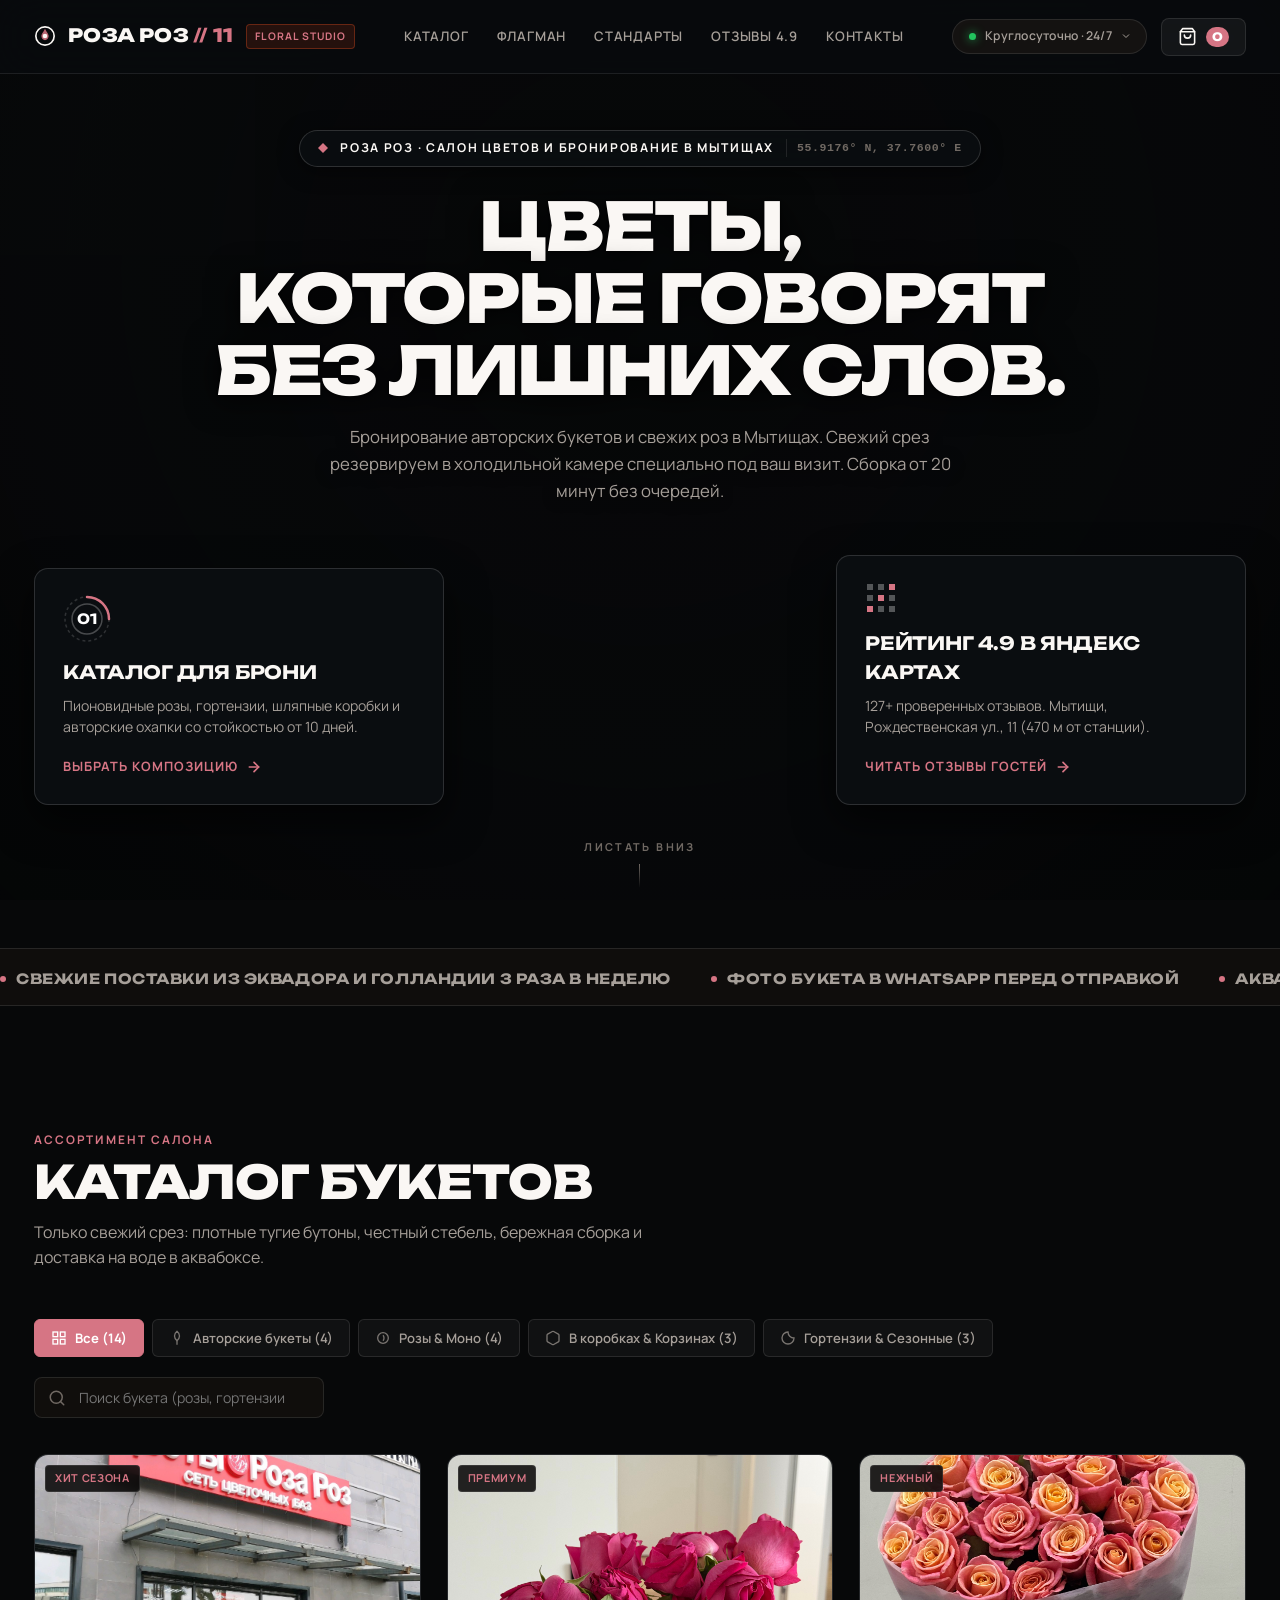
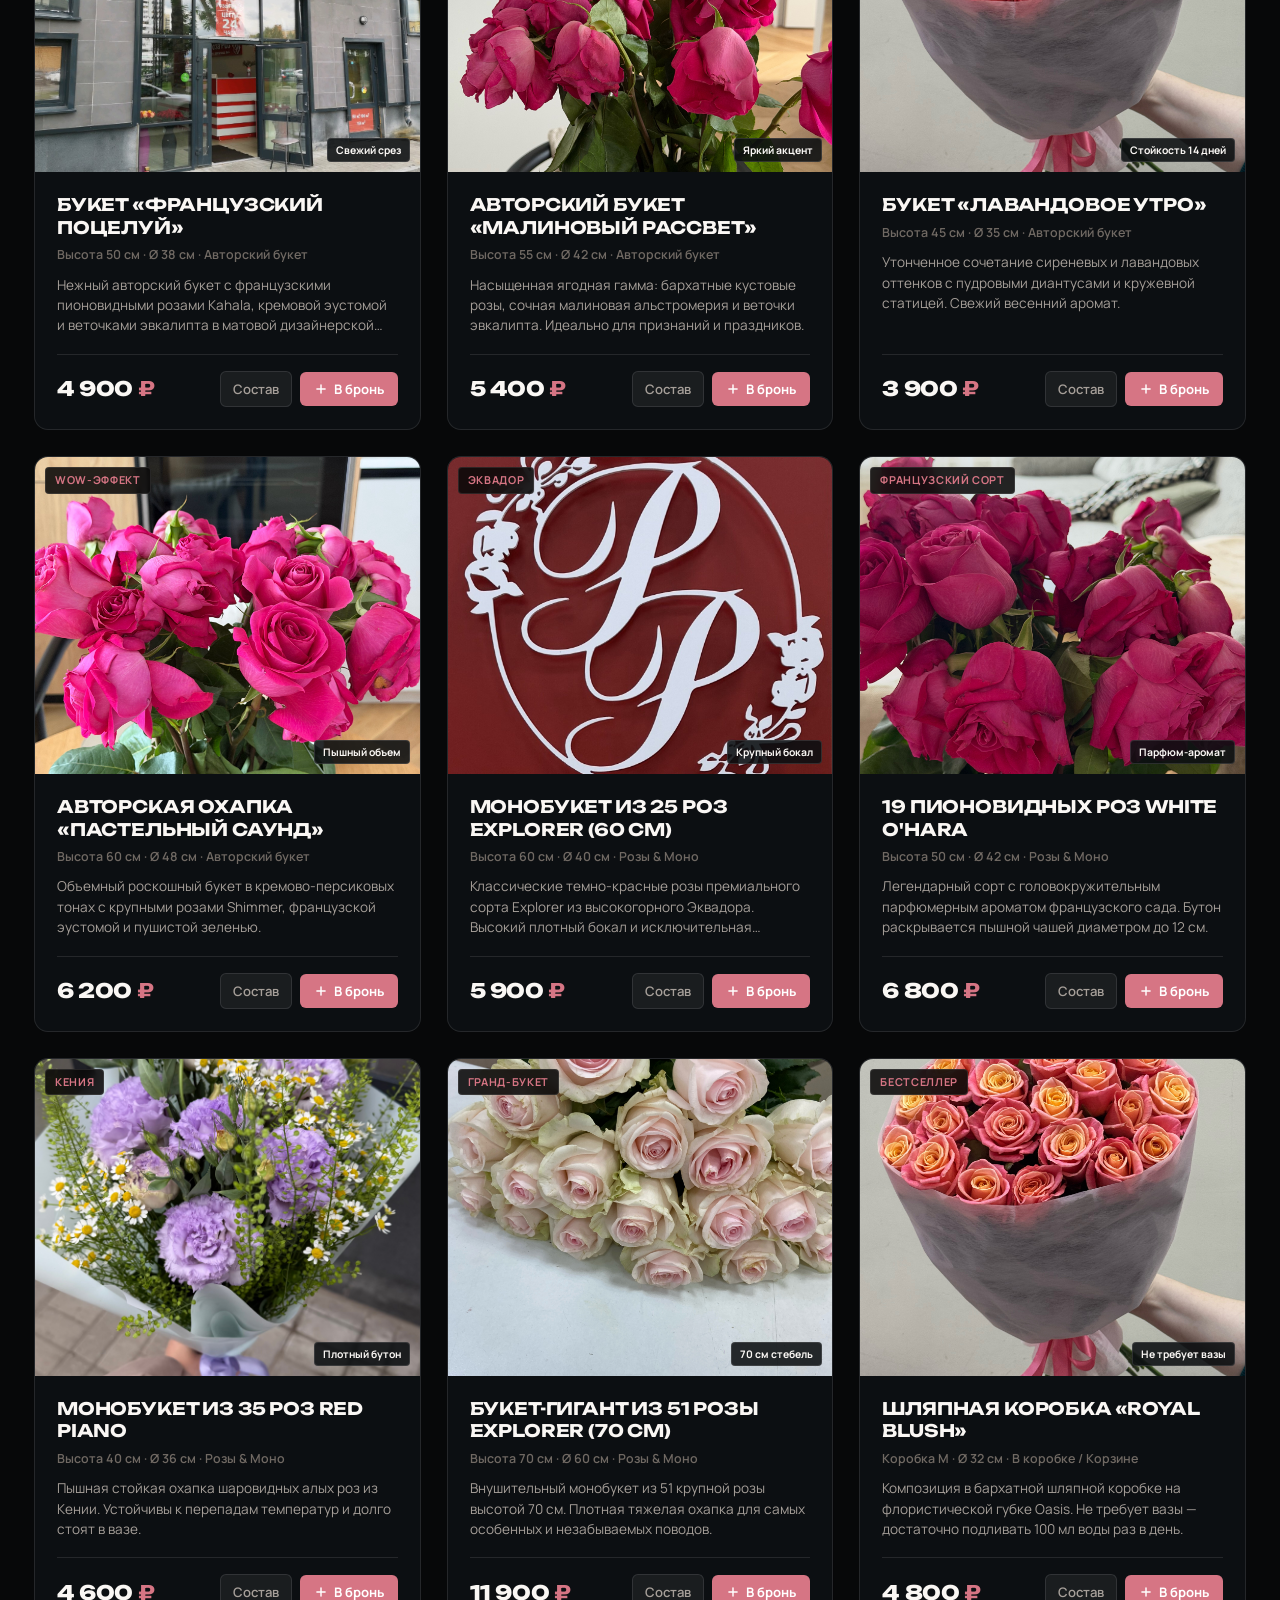
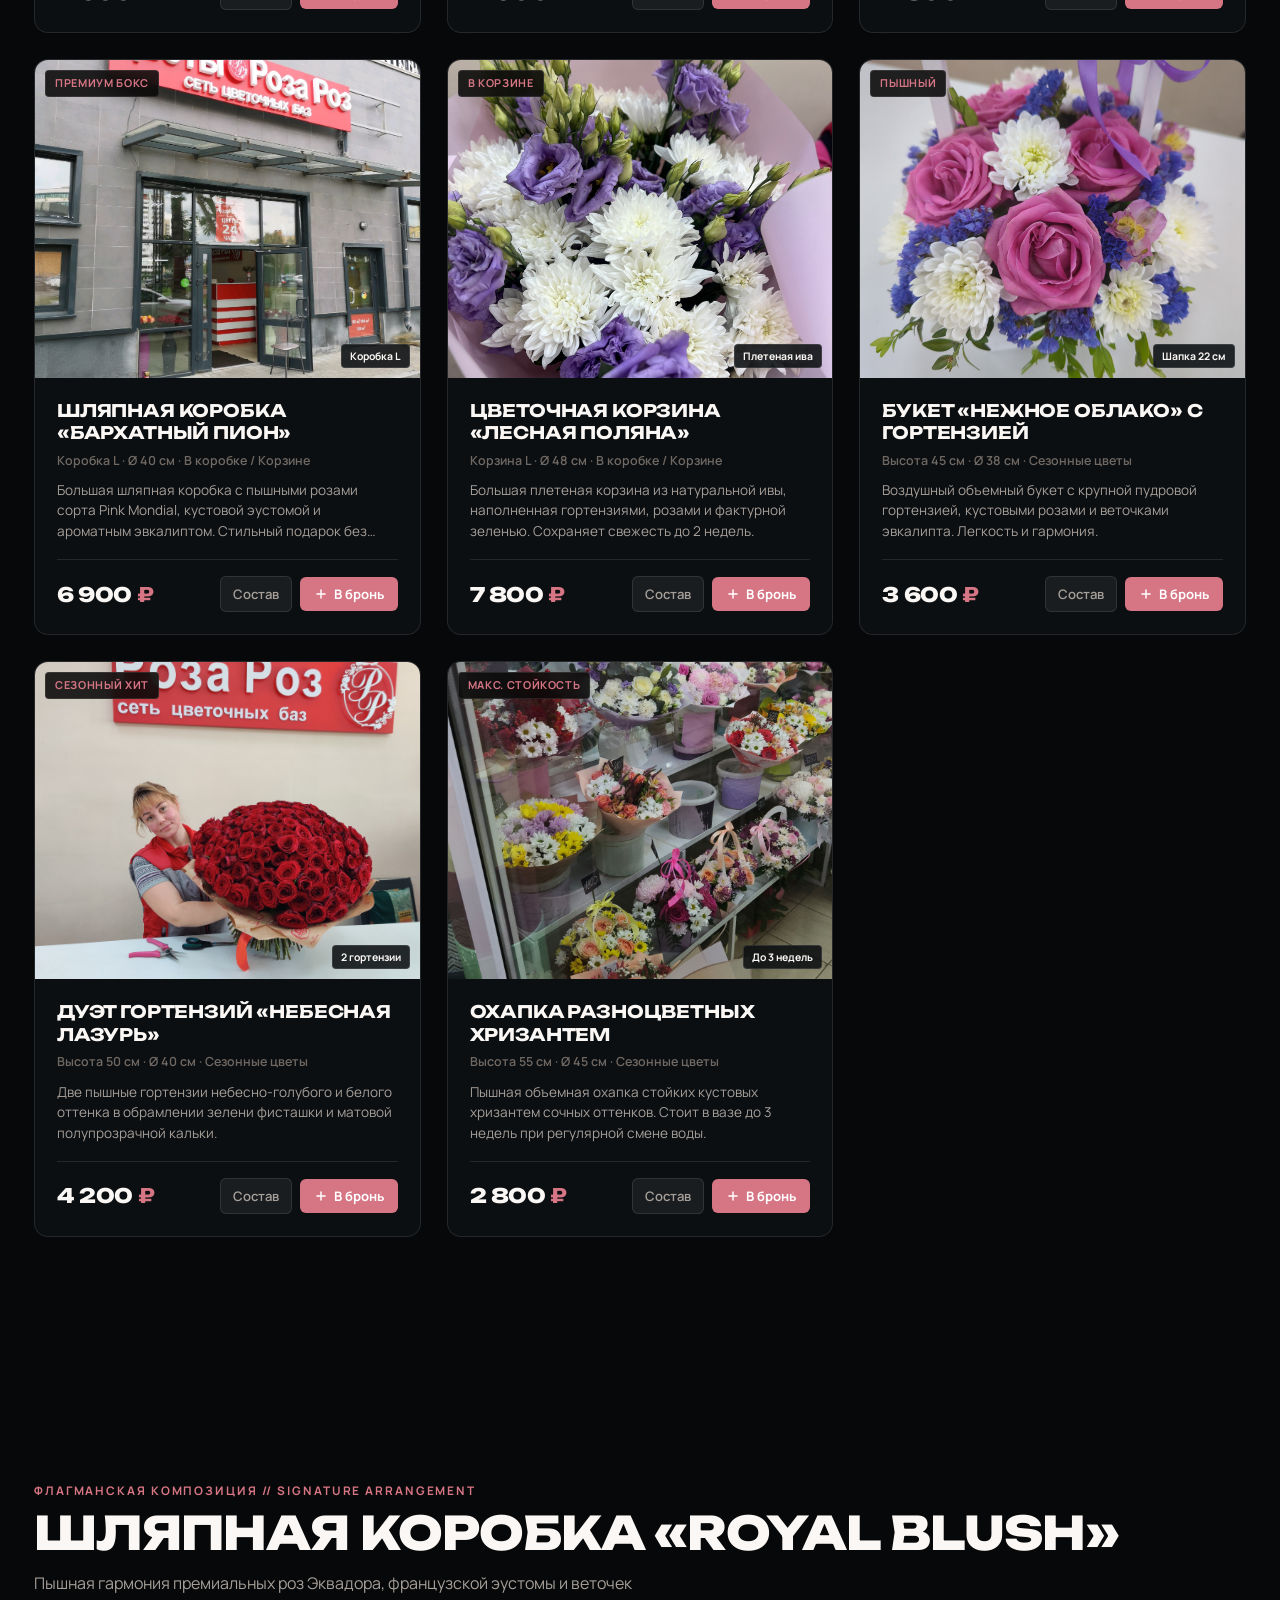
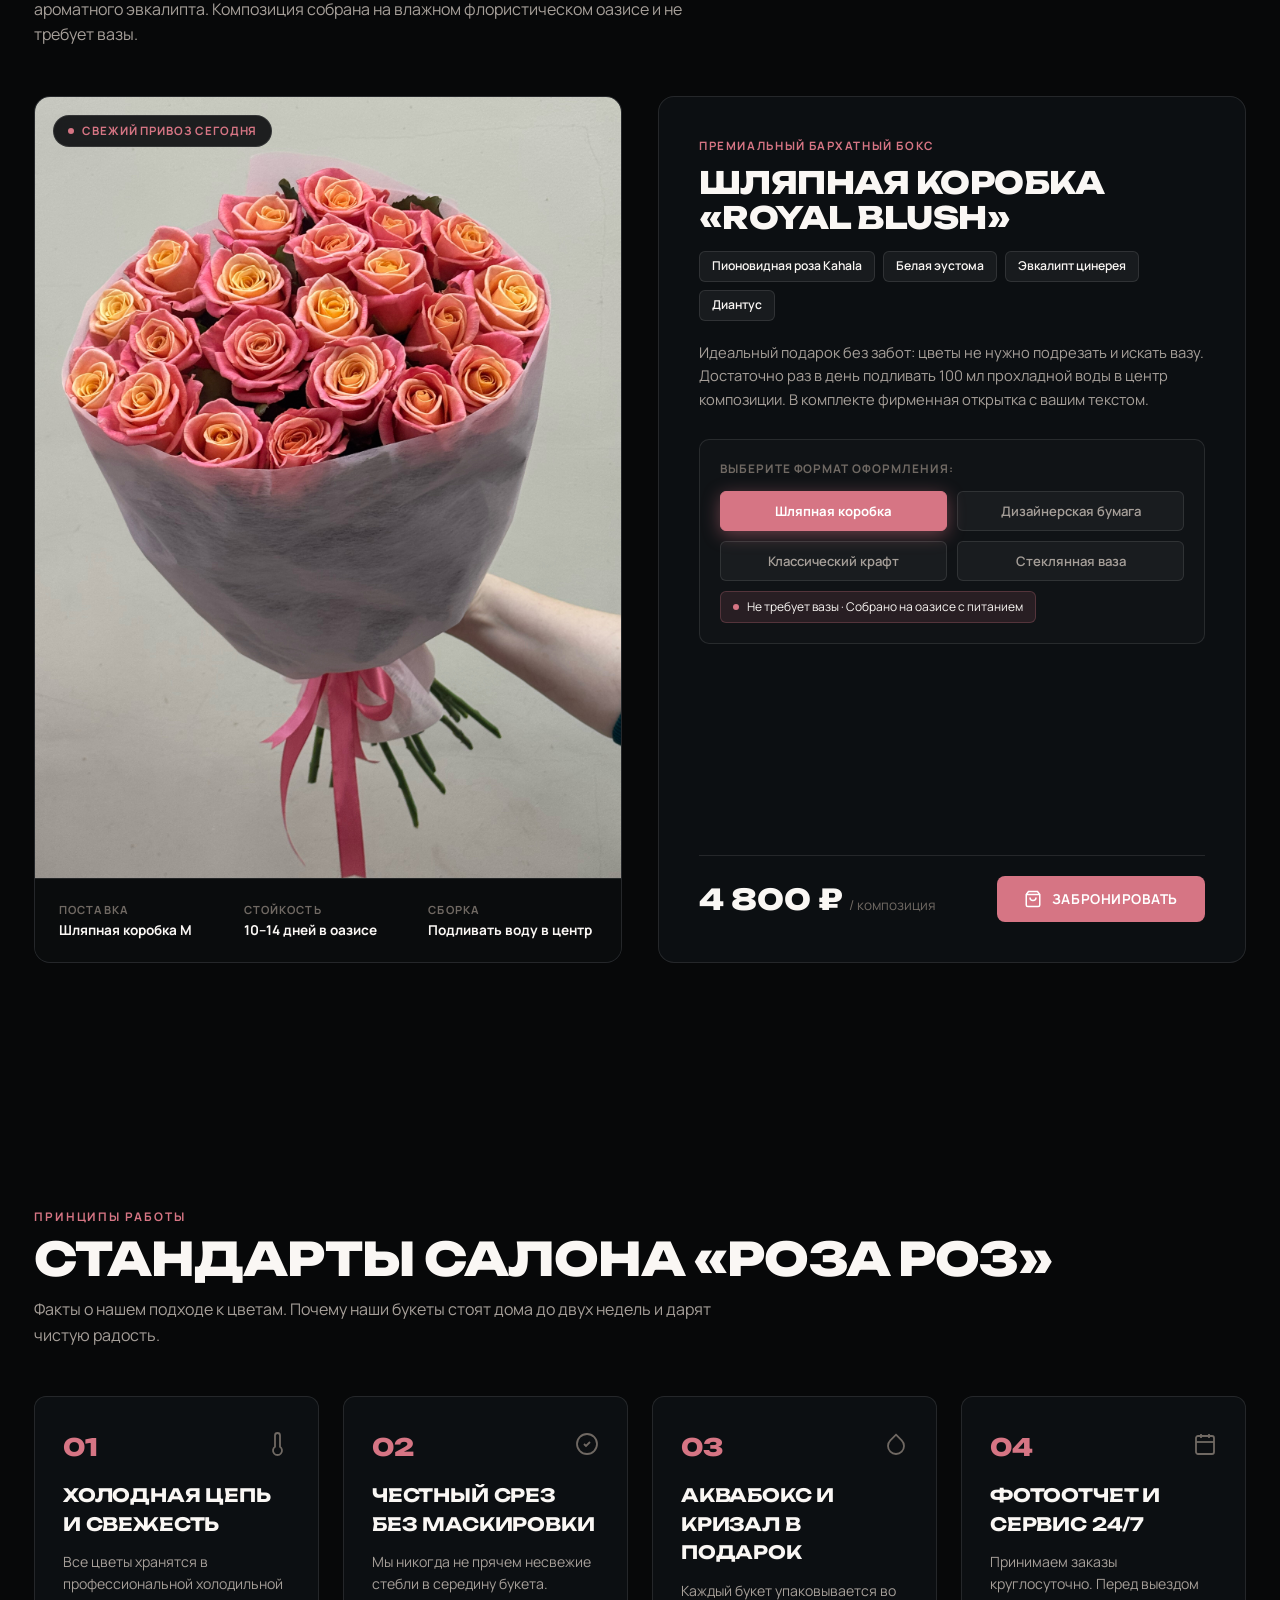
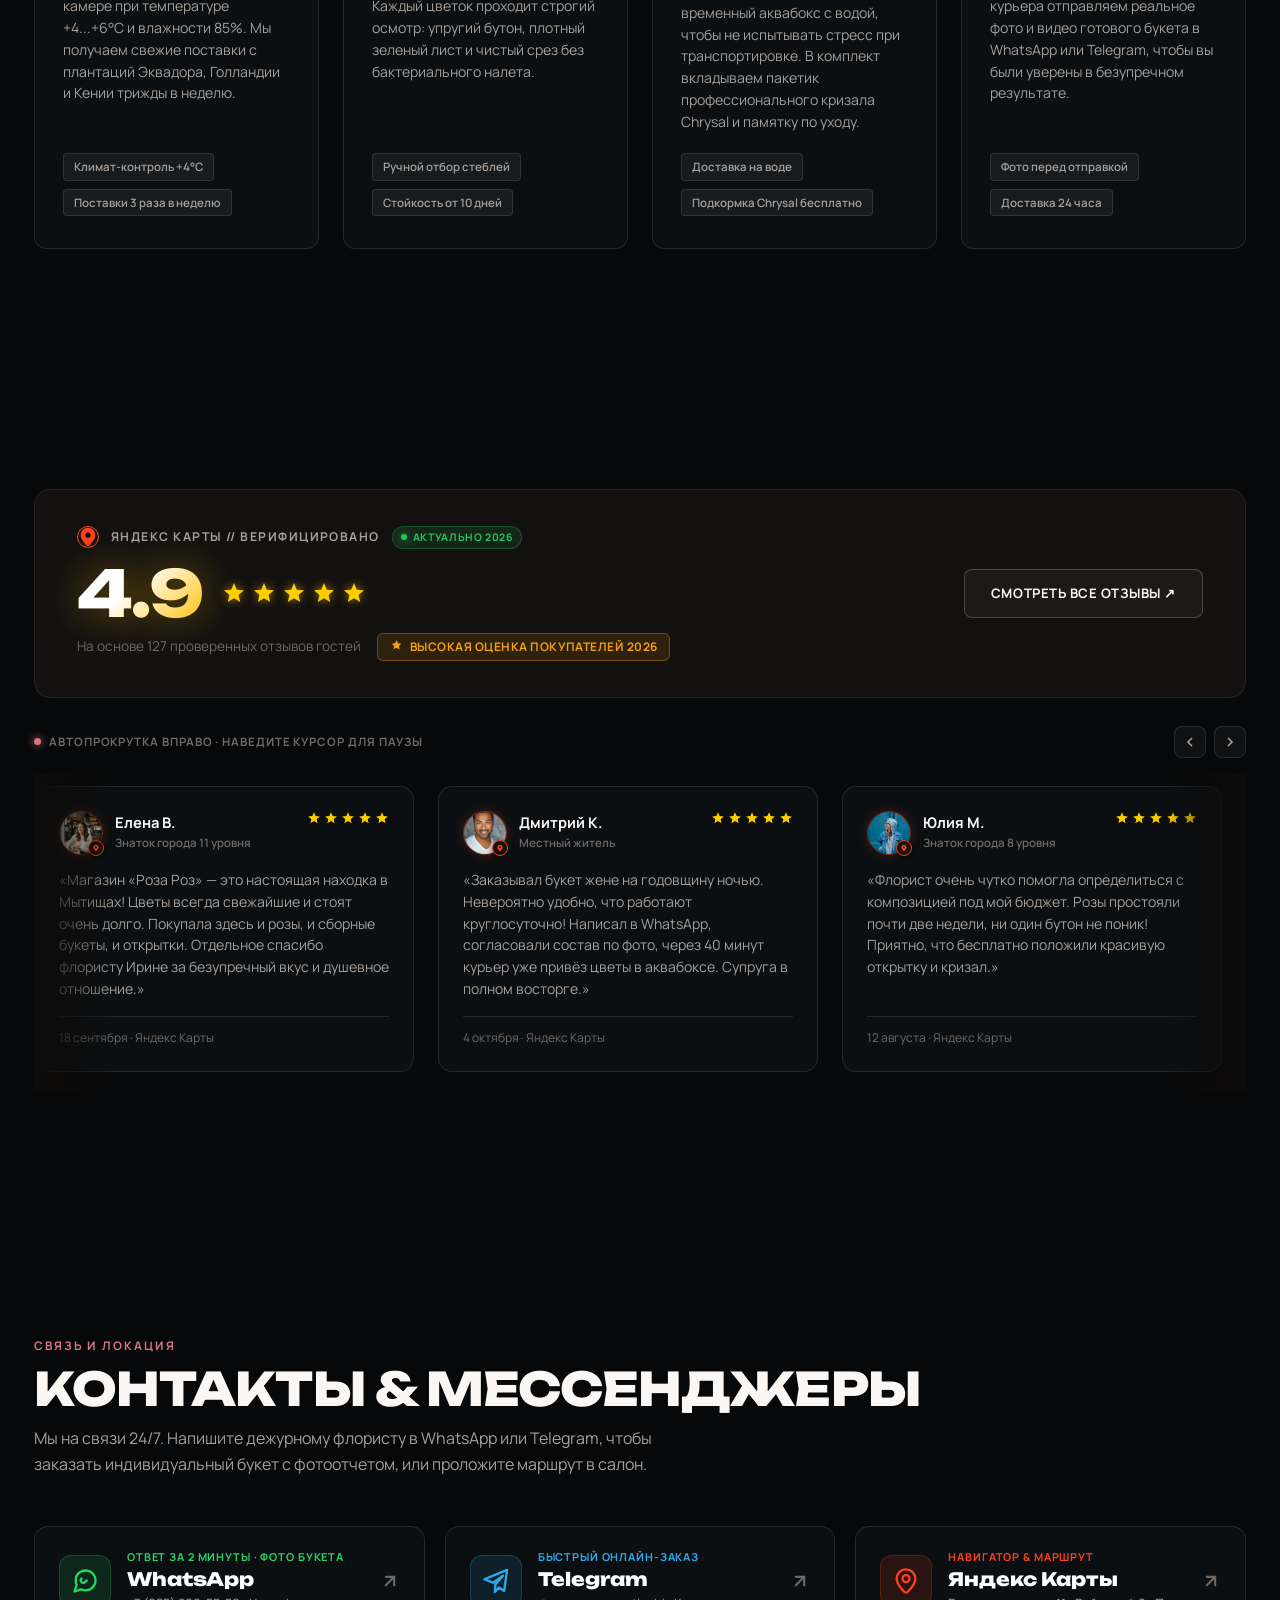
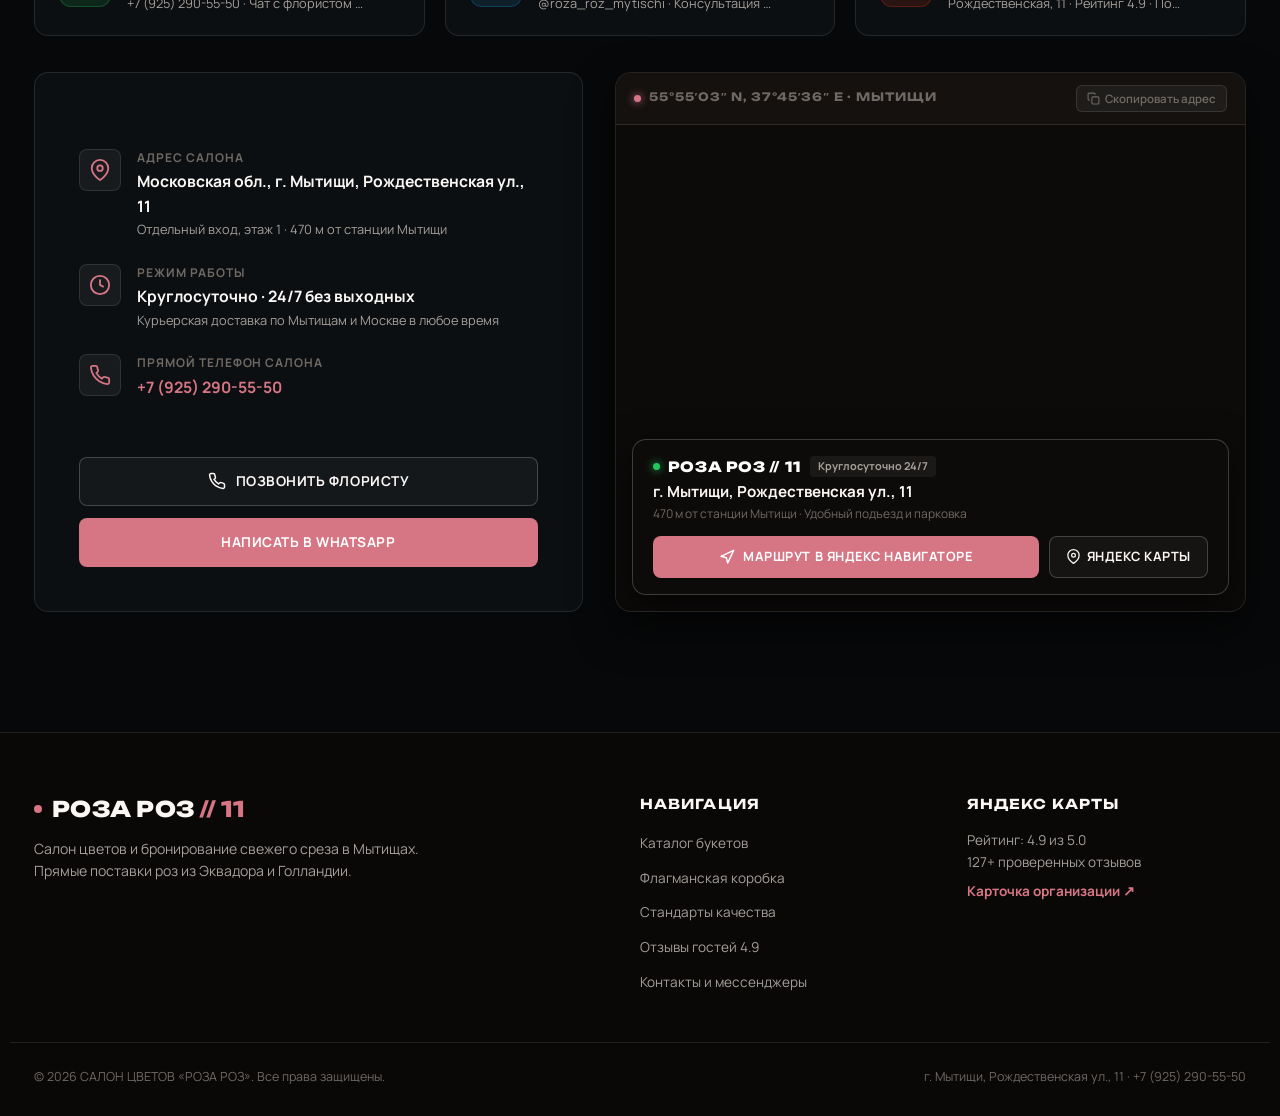
==== commit ae3ad80e: "Контраст фона и шапки, интерактивная секция Royal Blush, анимация добавления в бронь" ====
--- a/index.html
+++ b/index.html
@@ -130,7 +130,7 @@
               <polygon points="5,0 10,5 5,10 0,5" fill="var(--accent-orange)"/>
             </svg>
           </span>
-          <span class="eyebrow-text">РОЗА РОЗ · САЛОН ЦВЕТОВ И ДОСТАВКА В МЫТИЩАХ</span>
+          <span class="eyebrow-text">РОЗА РОЗ · САЛОН ЦВЕТОВ И БРОНИРОВАНИЕ В МЫТИЩАХ</span>
           <span class="eyebrow-coords">55.9176° N, 37.7600° E</span>
         </div>
 
@@ -141,6 +141,9 @@
             КОТОРЫЕ ГОВОРЯТ<br>
             БЕЗ ЛИШНИХ СЛОВ.
           </h1>
+          <p class="hero-description" style="max-width: 660px; margin: 18px auto 0; font-size: 1.05rem; color: var(--text-muted); line-height: 1.6; text-shadow: 0 2px 14px rgba(0,0,0,0.95);">
+            Бронирование авторских букетов и свежих роз в Мытищах. Свежий срез резервируем в холодильной камере специально под ваш визит. Сборка от 20 минут без очередей.
+          </p>
         </div>
 
         <!-- Lower Interactive Blocks -->
@@ -159,12 +162,12 @@
               </div>
             </div>
             <div class="hero-card-content">
-              <h2 class="hero-card-title">ВЫБРАТЬ БУКЕТ</h2>
+              <h2 class="hero-card-title">КАТАЛОГ ДЛЯ БРОНИ</h2>
               <p class="hero-card-desc">
                 Пионовидные розы, гортензии, шляпные коробки и авторские охапки со стойкостью от 10 дней.
               </p>
               <div class="hero-card-action">
-                <span>Каталог композиций</span>
+                <span>Выбрать композицию</span>
                 <svg class="arrow-icon" width="16" height="16" viewBox="0 0 24 24" fill="none" stroke="currentColor" stroke-width="2.5" stroke-linecap="round" stroke-linejoin="round">
                   <line x1="5" y1="12" x2="19" y2="12"></line>
                   <polyline points="12 5 19 12 12 19"></polyline>
@@ -373,6 +376,10 @@
                 <button class="grind-pill" data-grind="Классический крафт">Классический крафт</button>
                 <button class="grind-pill" data-grind="Стеклянная ваза">Стеклянная ваза</button>
               </div>
+              <div class="packaging-note-badge" id="packagingNoteBadge">
+                <span class="pnb-dot"></span>
+                <span id="packagingNoteText">Не требует вазы · Собрано на оазисе с питанием</span>
+              </div>
             </div>
 
             <!-- Price & Order Bar -->
@@ -387,7 +394,7 @@
                   <line x1="3" y1="6" x2="21" y2="6"/>
                   <path d="M16 10a4 4 0 01-8 0"/>
                 </svg>
-                <span>В заказ</span>
+                <span>Забронировать</span>
               </button>
             </div>
           </div>
@@ -1042,7 +1049,7 @@
         </svg>
         <span class="dock-cart-count" id="dockCartCount">0</span>
       </div>
-      <span>Корзина</span>
+      <span>Бронь</span>
     </button>
 
     <a href="https://yandex.ru/maps/org/roza_roz/96483127133/" target="_blank" rel="noopener noreferrer" class="dock-item">
@@ -1070,8 +1077,8 @@
           <span>РОЗА РОЗ<span class="logo-accent">// 11</span></span>
         </div>
         <p class="footer-copy">
-          Салон цветов и круглосуточная доставка в Мытищах.<br>
-          Свежие поставки роз из Эквадора и Голландии.
+          Салон цветов и бронирование свежего среза в Мытищах.<br>
+          Прямые поставки роз из Эквадора и Голландии.
         </p>
       </div>
 
@@ -1108,10 +1115,10 @@
 
   <!-- ELEVATED LUXURY CART DRAWER -->
   <div class="cart-drawer-overlay" id="cartOverlay">
-    <aside class="cart-drawer" id="cartDrawer" role="dialog" aria-modal="true" aria-label="Корзина заказа цветов">
+    <aside class="cart-drawer" id="cartDrawer" role="dialog" aria-modal="true" aria-label="Корзина бронирования цветов">
       <div class="cart-drawer-header">
         <div class="cart-header-title-box">
-          <h3 class="cart-title">ВАШ ЗАКАЗ</h3>
+          <h3 class="cart-title">ВАША БРОНЬ</h3>
           <span class="cart-title-count" id="cartHeaderCount">(0)</span>
         </div>
         <button class="cart-close-btn" id="closeCartBtn" aria-label="Закрыть корзину">
@@ -1126,7 +1133,7 @@
       <div class="cart-gift-meter" id="cartGiftMeter">
         <div class="meter-text-row">
           <span>Аквабокс, кризал и открытка</span>
-          <span class="meter-highlight">В подарок к букету</span>
+          <span class="meter-highlight">Бронируются бесплатно</span>
         </div>
         <div class="meter-track">
           <div class="meter-bar" style="width: 100%;"></div>
@@ -1143,8 +1150,8 @@
               <path d="M32 45 L32 54" stroke="var(--accent-orange)" stroke-width="2.5" stroke-linecap="round"/>
             </svg>
           </div>
-          <div class="empty-title">В корзине пока пусто</div>
-          <div class="empty-desc">Выберите понравившиеся букеты или композиции в каталоге, чтобы оформить заказ с доставкой.</div>
+          <div class="empty-title">В списке брони пока пусто</div>
+          <div class="empty-desc">Выберите понравившиеся букеты или композиции в каталоге, чтобы забронировать их к вашему визиту.</div>
           <button class="btn btn-outline" onclick="document.getElementById('cartOverlay').classList.remove('active'); document.getElementById('menu').scrollIntoView({behavior:'smooth'});">
             Перейти в каталог
           </button>
@@ -1153,11 +1160,11 @@
 
       <div class="cart-drawer-footer" id="cartFooter" style="display:none;">
         <div class="cart-summary-row">
-          <span class="summary-label">Итого к оплате:</span>
+          <span class="summary-label">Итого по брони:</span>
           <span class="cart-total-sum" id="cartTotalSum">0&nbsp;₽</span>
         </div>
         <button class="btn btn-primary btn-block checkout-btn-styled" id="proceedCheckoutBtn">
-          <span>Оформить доставку или самовывоз</span>
+          <span>Оформить бронирование</span>
           <svg width="18" height="18" viewBox="0 0 24 24" fill="none" stroke="currentColor" stroke-width="2">
             <line x1="5" y1="12" x2="19" y2="12"></line>
             <polyline points="12 5 19 12 12 19"></polyline>
@@ -1182,7 +1189,7 @@
     </div>
   </div>
 
-  <!-- CHECKOUT MODAL -->
+  <!-- CHECKOUT / RESERVATION MODAL -->
   <div class="modal-overlay" id="checkoutModalOverlay">
     <div class="checkout-modal" role="dialog" aria-modal="true">
       <button class="modal-close-btn" id="closeCheckoutBtn" aria-label="Закрыть окно">
@@ -1192,8 +1199,8 @@
         </svg>
       </button>
       <div class="checkout-header">
-        <h3>ОФОРМЛЕНИЕ ЗАКАЗА</h3>
-        <p>Доставка от 45 минут по Мытищам или самовывоз на ул. Рождественская, 11</p>
+        <h3>БРОНИРОВАНИЕ БУКЕТА</h3>
+        <p>Зарезервируем свежие цветы в холодильной камере и бережно соберём к нужному времени на ул. Рождественская, 11</p>
       </div>
       <form id="checkoutForm" class="checkout-form">
         <div class="form-group">
@@ -1201,35 +1208,36 @@
           <input type="text" id="orderName" required placeholder="Например, Александр">
         </div>
         <div class="form-group">
-          <label for="orderPhone">Телефон для связи</label>
+          <label for="orderPhone">Телефон для подтверждения</label>
           <input type="tel" id="orderPhone" required placeholder="+7 (999) 000-00-00">
         </div>
         <div class="form-group">
           <label for="deliveryType">Способ получения</label>
           <select id="deliveryType">
-            <option value="Доставка курьером">Доставка курьером (Мытищи и МО)</option>
-            <option value="Самовывоз">Самовывоз (Мытищи, Рождественская ул., 11)</option>
+            <option value="Самовывоз">Заберу лично в салоне (Мытищи, Рождественская ул., 11)</option>
+            <option value="Доставка курьером">Нужна отправка курьером (Мытищи и МО)</option>
           </select>
         </div>
-        <div class="form-group" id="addressGroup">
+        <div class="form-group" id="addressGroup" style="display:none;">
           <label for="orderAddress">Адрес доставки</label>
           <input type="text" id="orderAddress" placeholder="Улица, дом, подъезд, квартира">
         </div>
         <div class="form-group">
-          <label for="orderTime">Желаемое время</label>
+          <label for="orderTime">Желаемое время готовности</label>
           <select id="orderTime">
-            <option value="Как можно скорее (45-60 минут)">Как можно скорее (от 45–60 минут)</option>
-            <option value="В течение 2 часов">В течение 2 часов</option>
-            <option value="К определенному времени">К определенному времени (укажите в комментарии)</option>
+            <option value="Через 20–30 минут (срочно к приходу)">Через 20–30 минут (к приходу в салон)</option>
+            <option value="Сегодня к определенному времени">Сегодня к определенному времени</option>
+            <option value="Завтра утром к открытию">Завтра утром к открытию</option>
+            <option value="Другая дата">Другая дата (укажите в пожеланиях)</option>
           </select>
         </div>
         <div class="form-group">
           <label for="cardText">Текст для бесплатной открытки</label>
-          <input type="text" id="cardText" placeholder="Напишите пару тёплых строк (подпишем от руки)">
+          <input type="text" id="cardText" placeholder="Напишите тёплые строки (подпишем от руки)">
         </div>
         <div class="form-group">
-          <label for="orderComment">Пожелания флористу</label>
-          <input type="text" id="orderComment" placeholder="Например: прислать фото букета в WhatsApp">
+          <label for="orderComment">Пожелания к бронированию</label>
+          <input type="text" id="orderComment" placeholder="Например: прислать фото готового букета в WhatsApp">
         </div>
 
         <div class="order-summary-box" id="orderSummaryBox">
@@ -1238,7 +1246,7 @@
 
         <div class="checkout-submit-buttons">
           <button type="submit" class="btn btn-primary btn-block">
-            <span>Подтвердить заказ</span>
+            <span>Подтвердить бронирование</span>
           </button>
         </div>
       </form>
--- a/styles.css
+++ b/styles.css
@@ -10,15 +10,15 @@
   --font-serif: 'Cormorant Garamond', Georgia, serif;
 
   /* Colors: Velvet Midnight + Dusty Rose & Champagne Gold */
-  --bg-deep: #090b0c;
-  --bg-surface: #101214;
-  --bg-surface-elevated: #171a1c;
-  --bg-card: rgba(16, 19, 21, 0.78);
-  --bg-card-hover: rgba(24, 28, 31, 0.94);
+  --bg-deep: #070809;
+  --bg-surface: #0e1012;
+  --bg-surface-elevated: #15181a;
+  --bg-card: rgba(14, 17, 20, 0.90);
+  --bg-card-hover: rgba(20, 24, 28, 0.96);
   
-  --border-subtle: rgba(255, 255, 255, 0.08);
-  --border-medium: rgba(255, 255, 255, 0.16);
-  --border-active: rgba(214, 117, 132, 0.45);
+  --border-subtle: rgba(255, 255, 255, 0.10);
+  --border-medium: rgba(255, 255, 255, 0.20);
+  --border-active: rgba(214, 117, 132, 0.50);
 
   --accent-orange: #d67584; /* Soft dusty rose / petals */
   --accent-orange-hover: #e28a97;
@@ -32,7 +32,7 @@
 
   /* Dynamic scroll blur & parallax */
   --scroll-blur: 0px;
-  --overlay-opacity: 0.38;
+  --overlay-opacity: 0.65;
   --video-offset-y: 0px;
 
   --header-height: 74px;
@@ -143,8 +143,8 @@
 .video-overlay {
   position: absolute;
   inset: 0;
-  background: radial-gradient(circle at 50% 45%, rgba(10, 12, 14, 0.12) 0%, rgba(8, 10, 11, 0.70) 70%, rgba(5, 6, 7, 0.94) 100%);
-  opacity: var(--overlay-opacity, 0.38);
+  background: radial-gradient(circle at 50% 30%, rgba(9, 11, 13, 0.45) 0%, rgba(7, 9, 10, 0.82) 65%, rgba(4, 5, 6, 0.98) 100%);
+  opacity: var(--overlay-opacity, 0.65);
   transition: opacity 0.08s linear;
   will-change: opacity;
 }
@@ -168,14 +168,19 @@
   width: 100%;
   height: var(--header-height);
   z-index: 100;
-  transition: background-color var(--transition-smooth), backdrop-filter var(--transition-smooth), border-color var(--transition-smooth);
-}
-
-.header.scrolled {
-  background-color: rgba(10, 9, 8, 0.92);
+  background-color: rgba(9, 11, 13, 0.88);
   backdrop-filter: blur(20px);
   -webkit-backdrop-filter: blur(20px);
-  border-bottom: 1px solid var(--border-subtle);
+  border-bottom: 1px solid rgba(255, 255, 255, 0.09);
+  transition: background-color var(--transition-smooth), backdrop-filter var(--transition-smooth), border-color var(--transition-smooth), box-shadow var(--transition-smooth);
+}
+
+.header.scrolled {
+  background-color: rgba(7, 8, 10, 0.97);
+  backdrop-filter: blur(24px);
+  -webkit-backdrop-filter: blur(24px);
+  border-bottom: 1px solid rgba(214, 117, 132, 0.22);
+  box-shadow: 0 10px 30px rgba(0, 0, 0, 0.75);
 }
 
 .header-inner {
@@ -505,11 +510,13 @@
   align-items: center;
   gap: 12px;
   margin-bottom: 24px;
-  padding: 6px 14px;
-  background: rgba(18, 16, 14, 0.65);
-  border: 1px solid var(--border-subtle);
+  padding: 8px 18px;
+  background: rgba(11, 14, 16, 0.88);
+  border: 1px solid rgba(255, 255, 255, 0.15);
   border-radius: 100px;
-  backdrop-filter: blur(8px);
+  backdrop-filter: blur(16px);
+  -webkit-backdrop-filter: blur(16px);
+  box-shadow: 0 4px 20px rgba(0, 0, 0, 0.5);
 }
 
 .eyebrow-accent {
@@ -549,7 +556,7 @@
   letter-spacing: -0.03em;
   color: var(--text-main);
   text-transform: uppercase;
-  text-shadow: 0 4px 32px rgba(0, 0, 0, 0.85);
+  text-shadow: 0 4px 32px rgba(0, 0, 0, 0.95), 0 1px 4px rgba(0,0,0,0.8);
 }
 
 .hero-bottom-grid {
@@ -569,12 +576,13 @@
   flex-direction: column;
   text-align: left;
   padding: 26px 28px;
-  border-radius: 12px;
-  background: rgba(14, 12, 10, 0.72);
-  backdrop-filter: blur(14px);
-  -webkit-backdrop-filter: blur(14px);
-  border: 1px solid var(--border-subtle);
-  transition: transform var(--transition-fast), border-color var(--transition-fast), background var(--transition-fast);
+  border-radius: 14px;
+  background: rgba(12, 15, 18, 0.90);
+  backdrop-filter: blur(18px);
+  -webkit-backdrop-filter: blur(18px);
+  border: 1px solid rgba(255, 255, 255, 0.14);
+  box-shadow: 0 16px 40px rgba(0, 0, 0, 0.65);
+  transition: transform var(--transition-fast), border-color var(--transition-fast), background var(--transition-fast), box-shadow var(--transition-fast);
   cursor: pointer;
   position: relative;
   overflow: hidden;
@@ -594,8 +602,9 @@
 
 .hero-card:hover {
   transform: translateY(-4px);
-  border-color: var(--border-medium);
-  background: rgba(22, 19, 16, 0.9);
+  border-color: rgba(214, 117, 132, 0.45);
+  background: rgba(18, 22, 25, 0.97);
+  box-shadow: 0 20px 48px rgba(0, 0, 0, 0.8), 0 0 20px rgba(214, 117, 132, 0.15);
 }
 
 .hero-card:hover::before {
@@ -965,8 +974,8 @@
 .card-img-wrapper {
   position: relative;
   width: 100%;
-  aspect-ratio: 16 / 10;
-  background: #141210;
+  aspect-ratio: 4 / 3.3;
+  background: #101214;
   overflow: hidden;
 }
 
@@ -1150,15 +1159,17 @@
 .beans-image-wrap {
   position: relative;
   width: 100%;
-  height: 380px;
+  flex: 1;
+  min-height: 400px;
   overflow: hidden;
+  background: #0e1113;
 }
 
 .beans-image-wrap img {
   width: 100%;
   height: 100%;
   object-fit: cover;
-  transition: transform 0.5s ease;
+  transition: transform 0.5s ease, opacity 0.35s ease;
 }
 
 .beans-media-card:hover .beans-image-wrap img {
@@ -1174,13 +1185,15 @@
   gap: 8px;
   padding: 6px 14px;
   border-radius: 100px;
-  background: rgba(10, 9, 8, 0.85);
-  backdrop-filter: blur(8px);
+  background: rgba(10, 12, 14, 0.90);
+  backdrop-filter: blur(10px);
   border: 1px solid var(--border-subtle);
   font-size: 0.72rem;
   font-weight: 700;
   letter-spacing: 0.08em;
   color: var(--accent-orange);
+  z-index: 2;
+  transition: all 0.3s ease;
 }
 
 .badge-dot {
@@ -1194,10 +1207,10 @@
   display: grid;
   grid-template-columns: repeat(3, 1fr);
   gap: 16px;
-  padding: 24px;
+  padding: 22px 24px;
   border-top: 1px solid var(--border-subtle);
-  background: rgba(12, 10, 9, 0.6);
-  margin-top: auto;
+  background: rgba(10, 12, 14, 0.92);
+  margin-top: 0;
 }
 
 .profile-label {
@@ -4112,3 +4125,81 @@
     padding: 22px 16px;
   }
 }
+
+/* ==========================================================================
+   FLORAL BOUTIQUE ANIMATIONS: FLY-TO-CART & CART BUMP & PACKAGING SWITCH
+   ========================================================================== */
+.fly-to-cart-clone {
+  position: fixed;
+  z-index: 99999;
+  width: 58px;
+  height: 58px;
+  border-radius: 50%;
+  object-fit: cover;
+  border: 2px solid var(--accent-orange);
+  box-shadow: 0 0 25px rgba(214, 117, 132, 0.9), 0 12px 30px rgba(0, 0, 0, 0.85);
+  pointer-events: none;
+  transition: all 0.72s cubic-bezier(0.2, 0.9, 0.2, 1);
+  transform-origin: center center;
+  opacity: 1;
+}
+
+@keyframes cartBounce {
+  0% { transform: scale(1); }
+  25% { transform: scale(1.38) rotate(-9deg); }
+  50% { transform: scale(0.92) rotate(5deg); }
+  75% { transform: scale(1.12); }
+  100% { transform: scale(1); }
+}
+
+.cart-bump {
+  animation: cartBounce 0.65s cubic-bezier(0.175, 0.885, 0.32, 1.275) !important;
+}
+
+.cart-bump .cart-count,
+.cart-bump .dock-cart-count {
+  background: #22c55e !important;
+  box-shadow: 0 0 16px rgba(34, 197, 94, 0.95) !important;
+}
+
+.btn-card-add.btn-added {
+  background: rgba(34, 197, 94, 0.25) !important;
+  border-color: #22c55e !important;
+  color: #4ade80 !important;
+  transform: scale(1.04);
+}
+
+/* Packaging switcher feedback */
+.grind-pill {
+  transition: all 0.24s cubic-bezier(0.16, 1, 0.3, 1);
+  position: relative;
+}
+
+.grind-pill.active {
+  background: var(--accent-orange) !important;
+  color: #fff !important;
+  border-color: var(--accent-orange) !important;
+  box-shadow: 0 4px 18px rgba(214, 117, 132, 0.45) !important;
+}
+
+.packaging-note-badge {
+  display: inline-flex;
+  align-items: center;
+  gap: 8px;
+  margin-top: 10px;
+  padding: 6px 12px;
+  border-radius: 6px;
+  background: rgba(214, 117, 132, 0.12);
+  border: 1px solid rgba(214, 117, 132, 0.25);
+  font-size: 0.75rem;
+  color: var(--text-main);
+  transition: all 0.3s ease;
+}
+
+.packaging-note-badge .pnb-dot {
+  width: 6px;
+  height: 6px;
+  border-radius: 50%;
+  background: var(--accent-orange);
+}
+
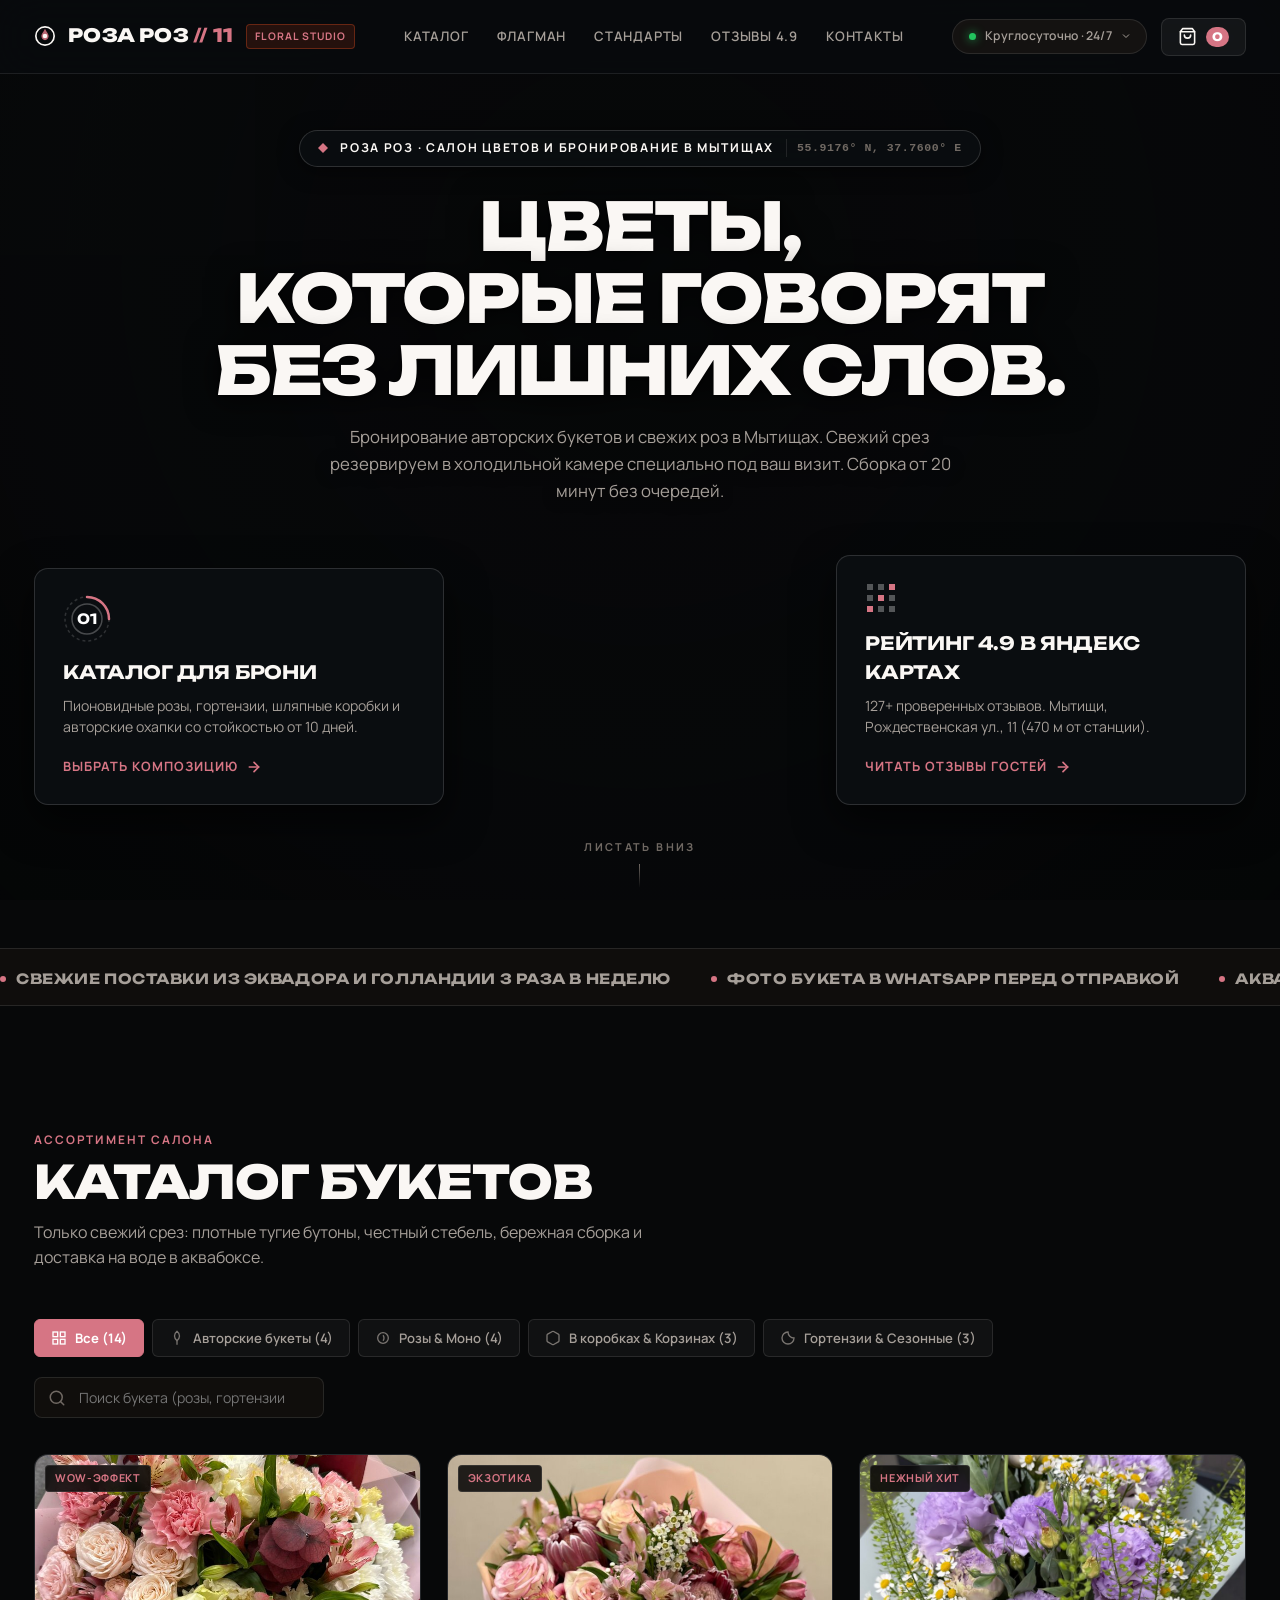
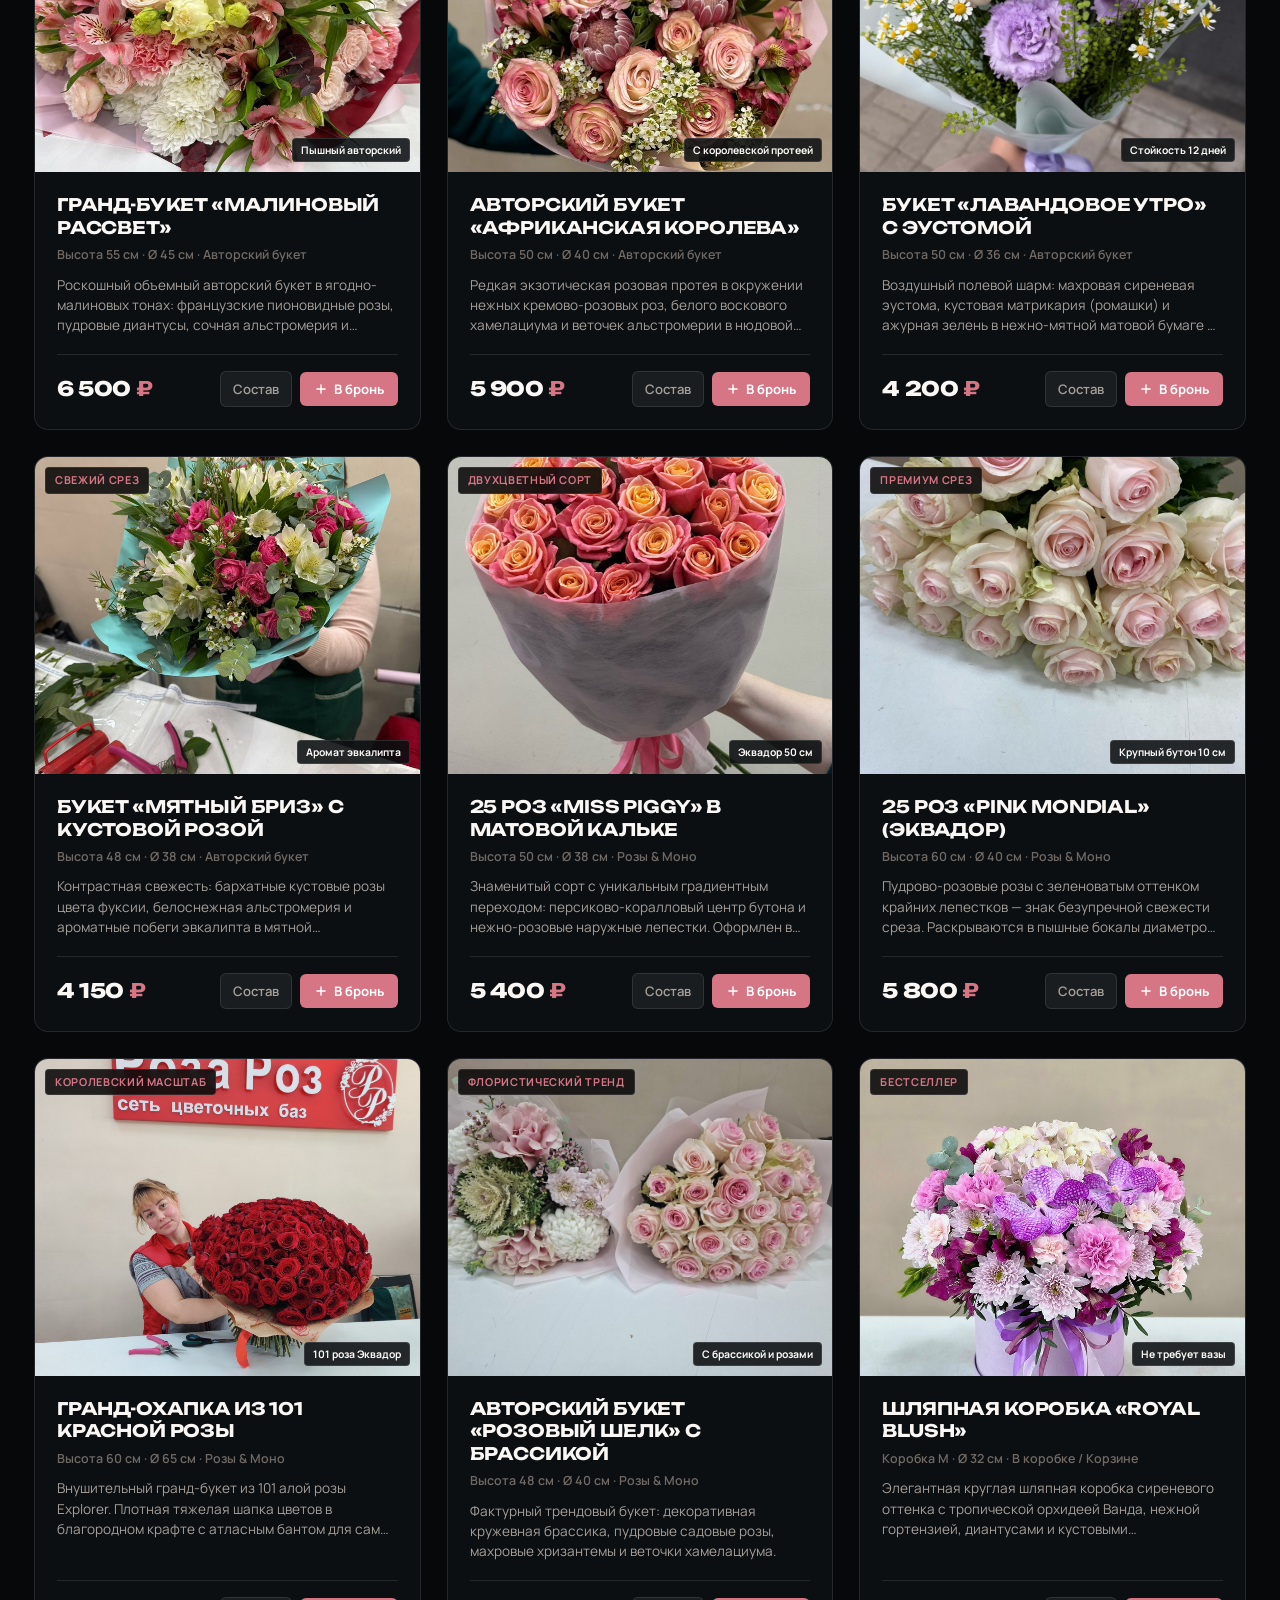
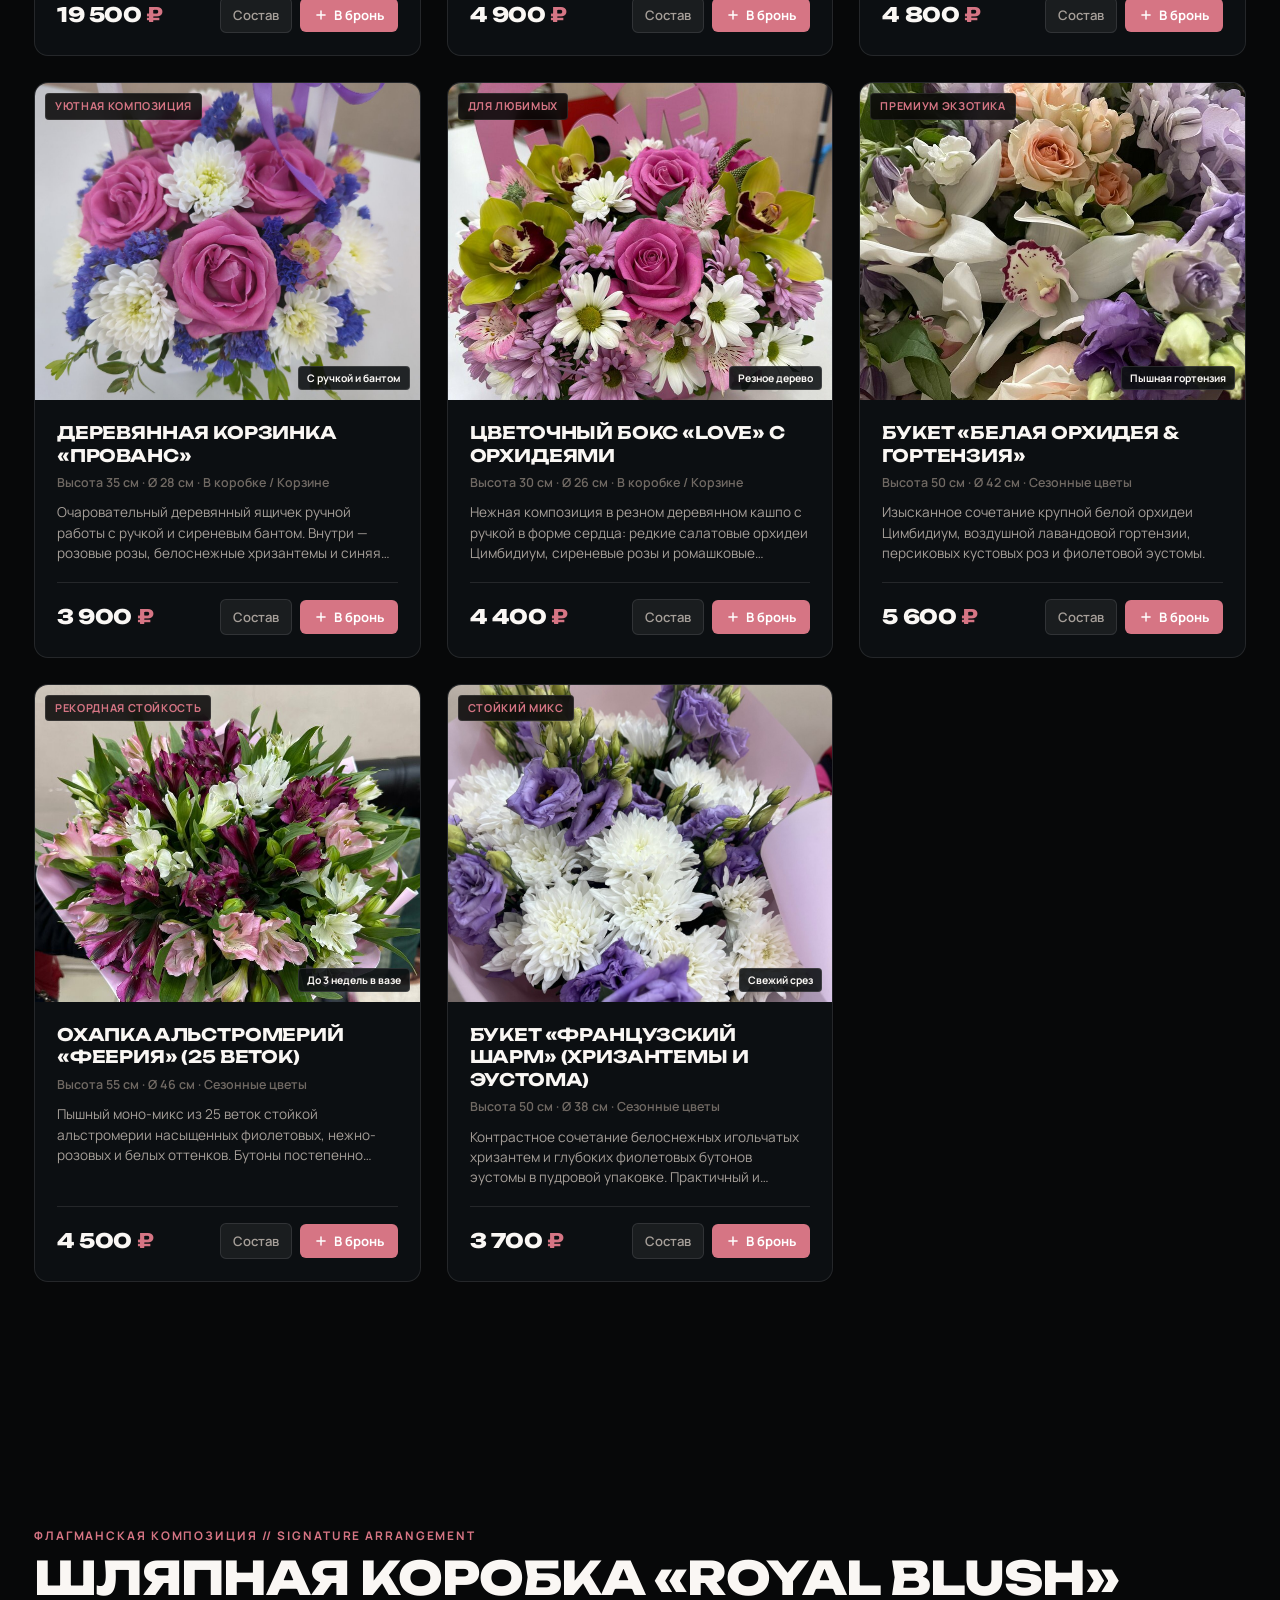
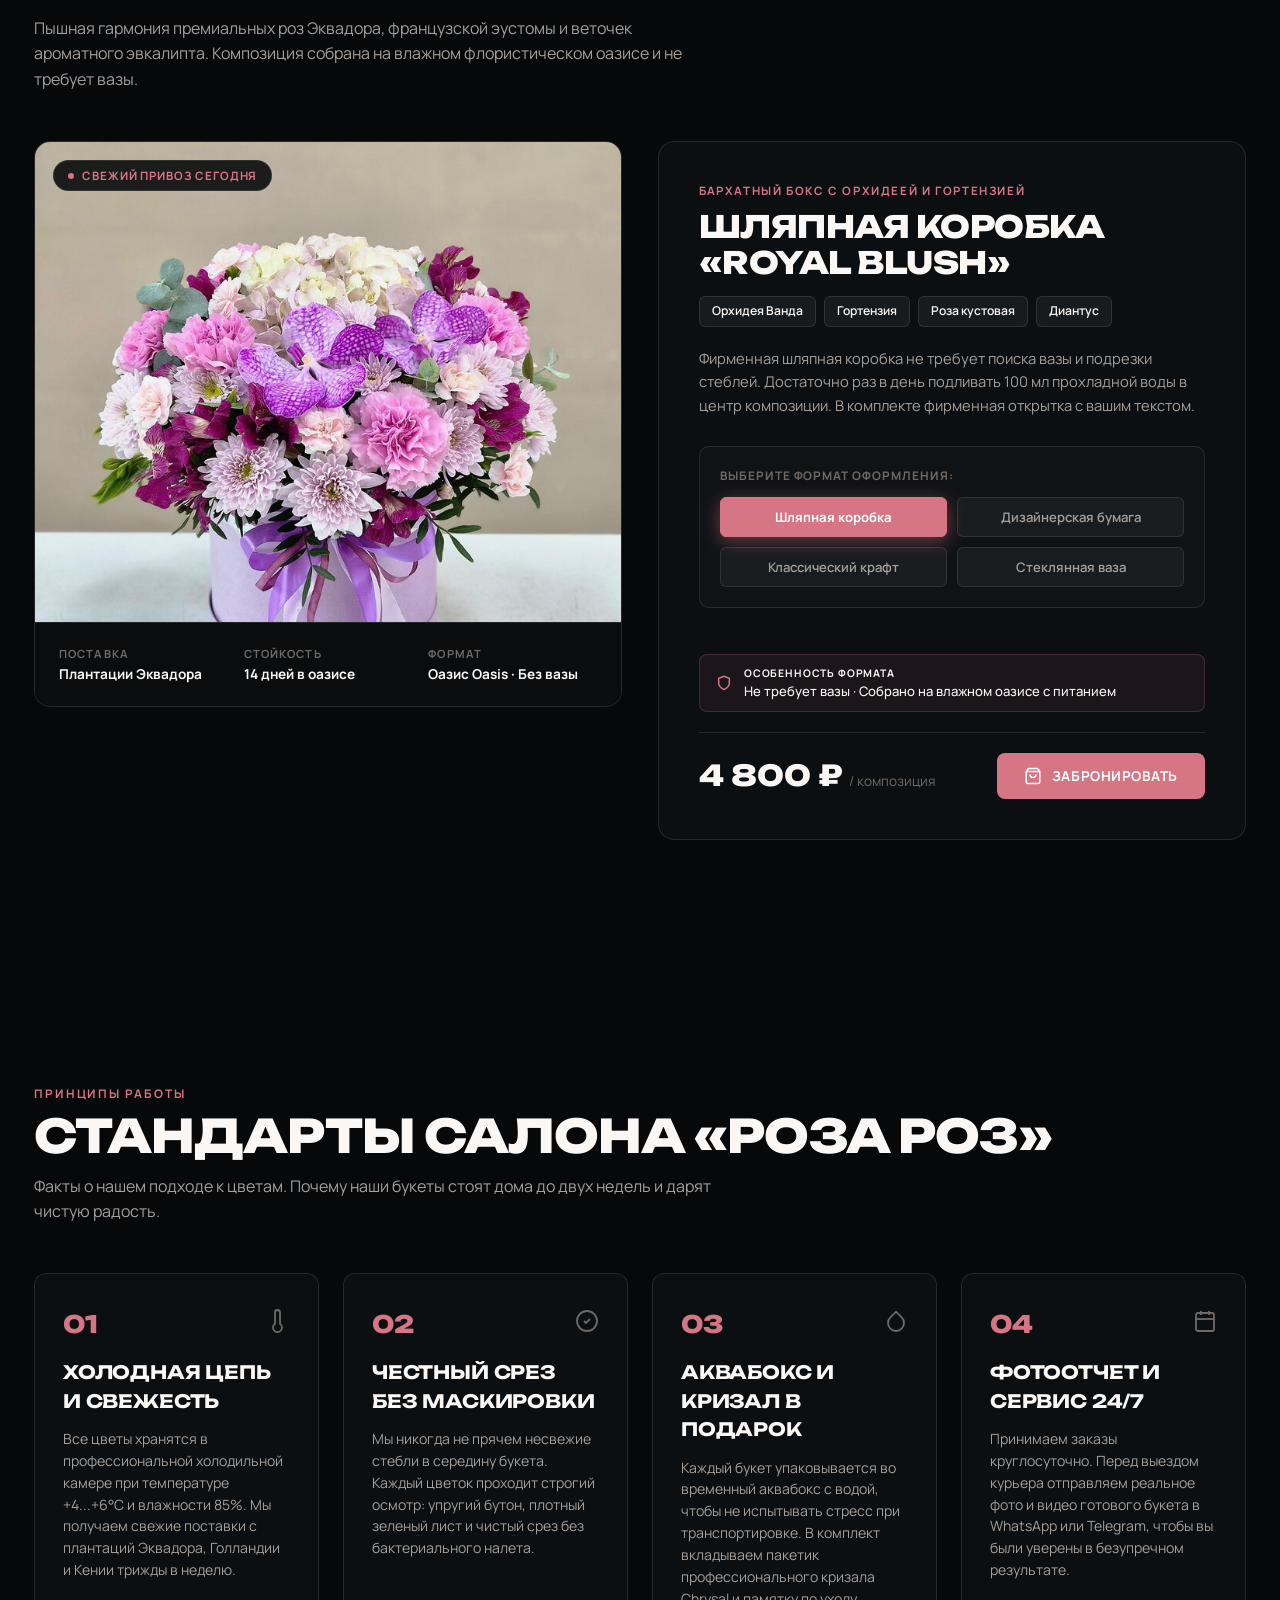
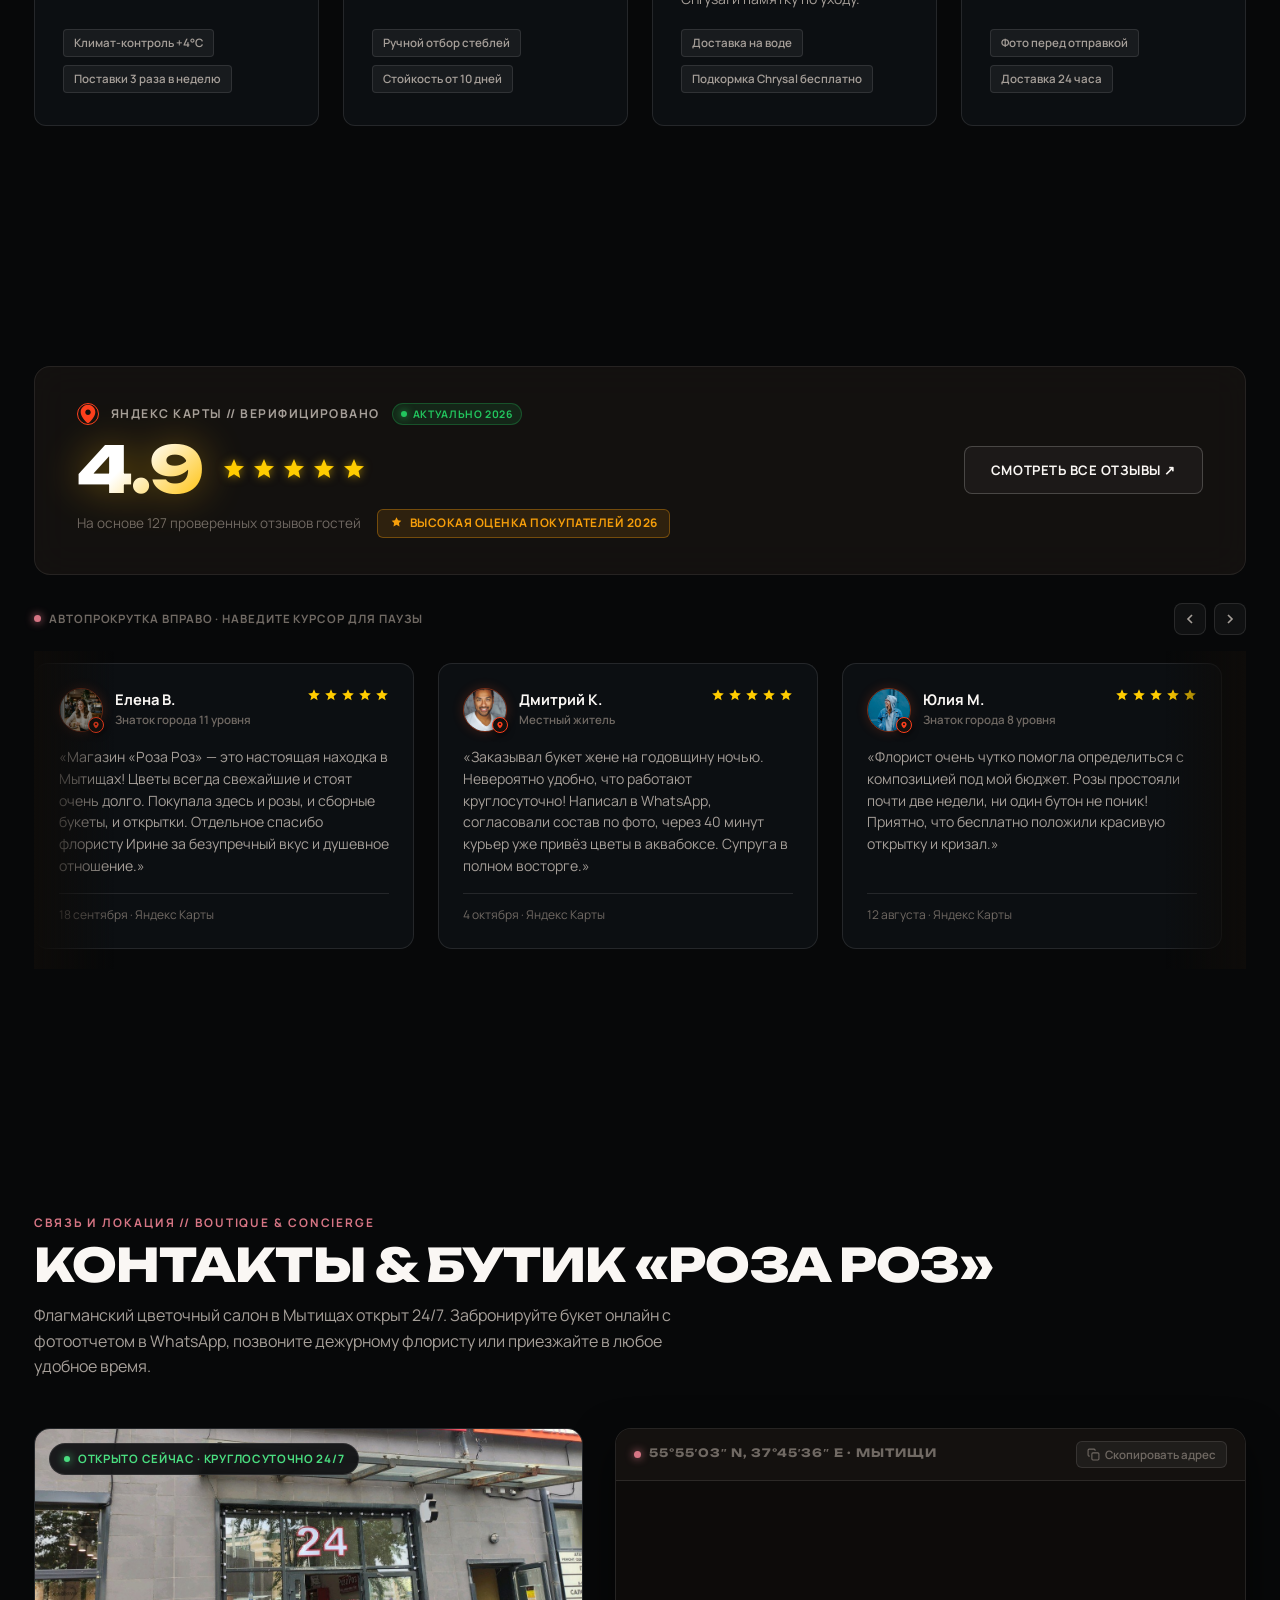
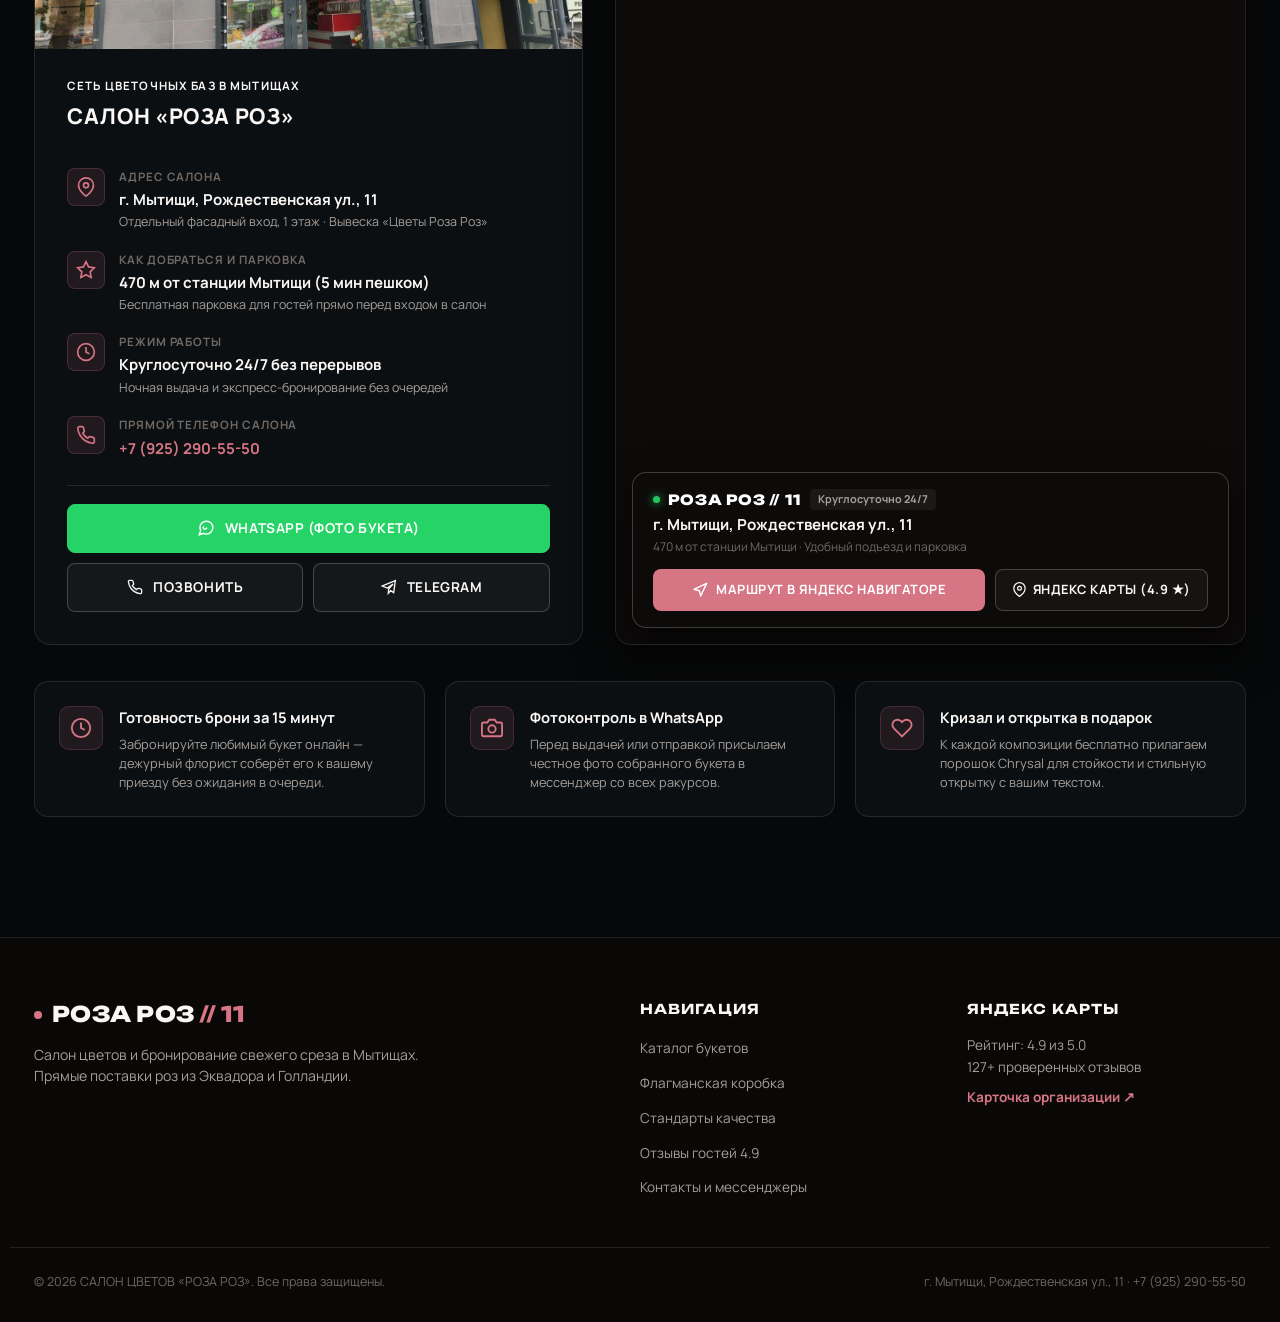
==== commit 5bb6a1ee: "Соответствие фото подписям букетов, фиксация размеров и отсутствие скачков в Royal Blush, стилизация" ====
--- a/index.html
+++ b/index.html
@@ -330,7 +330,7 @@
           <!-- Large Visual Card -->
           <div class="beans-media-card">
             <div class="beans-image-wrap">
-              <img src="assets/images/flowers/flower_3.jpg" alt="Шляпная коробка Royal Blush в салоне Роза роз" loading="lazy">
+              <img id="beansShowcaseImg" src="assets/images/curated/catalog_5_hatbox_royal.jpg" alt="Шляпная коробка Royal Blush в салоне Роза роз" loading="lazy">
               <div class="beans-float-badge">
                 <span class="badge-dot"></span>
                 <span>СВЕЖИЙ ПРИВОЗ СЕГОДНЯ</span>
@@ -346,8 +346,8 @@
                 <div class="profile-val">10–14 дней в оазисе</div>
               </div>
               <div class="profile-item">
-                <div class="profile-label">СБОРКА</div>
-                <div class="profile-val">25 минут флористом</div>
+                <div class="profile-label">ФОРМАТ</div>
+                <div class="profile-val" id="beansProfileFormat">Оазис Oasis · Без вазы</div>
               </div>
             </div>
           </div>
@@ -357,14 +357,14 @@
             <div class="beans-card-tag">ЛУЧШИЙ ВЫБОР ДЛЯ ПРАЗДНИКА И ПОДАРКА</div>
             <h3 class="beans-card-title">ШЛЯПНАЯ КОРОБКА «ROYAL BLUSH»</h3>
             <div class="beans-descriptors">
-              <span class="desc-pill">Пионовидная роза Kahala</span>
-              <span class="desc-pill">Белая эустома</span>
-              <span class="desc-pill">Эвкалипт цинерея</span>
+              <span class="desc-pill">Орхидея Ванда</span>
+              <span class="desc-pill">Гортензия</span>
+              <span class="desc-pill">Роза кустовая</span>
               <span class="desc-pill">Диантус</span>
             </div>
 
             <p class="beans-description">
-              Идеальный подарок без забот: цветы не нужно подрезать и искать подходящую вазу. Достаточно раз в день подливать 100 мл прохладной воды в центр композиции. В комплекте фирменная открытка с вашим текстом.
+              Фирменная шляпная коробка не требует поиска вазы и подрезки стеблей. Достаточно раз в день подливать 100 мл прохладной воды в центр композиции. В комплекте фирменная открытка с вашим текстом.
             </p>
 
             <!-- Packaging Selector Tool -->
@@ -376,9 +376,18 @@
                 <button class="grind-pill" data-grind="Классический крафт">Классический крафт</button>
                 <button class="grind-pill" data-grind="Стеклянная ваза">Стеклянная ваза</button>
               </div>
-              <div class="packaging-note-badge" id="packagingNoteBadge">
-                <span class="pnb-dot"></span>
-                <span id="packagingNoteText">Не требует вазы · Собрано на оазисе с питанием</span>
+            </div>
+
+            <!-- Dedicated Format Feature Strip (fixed height, zero layout shift) -->
+            <div class="packaging-feature-card">
+              <div class="pfc-icon">
+                <svg width="16" height="16" viewBox="0 0 24 24" fill="none" stroke="currentColor" stroke-width="2.2">
+                  <path d="M12 22s8-4 8-10V5l-8-3-8 3v7c0 6 8 10 8 10z"/>
+                </svg>
+              </div>
+              <div class="pfc-content">
+                <span class="pfc-label">ОСОБЕННОСТЬ ФОРМАТА</span>
+                <span class="pfc-text" id="packagingNoteText">Не требует вазы · Собрано на влажном оазисе с питанием</span>
               </div>
             </div>
 
@@ -814,147 +823,122 @@
       </div>
     </section>
 
-    <!-- CONTACTS & MESSENGERS -->
+    <!-- CONTACTS & BOUTIQUE LOCATION -->
     <section class="contacts-section section-padding" id="contacts">
       <div class="container">
         
         <div class="section-header">
-          <div class="section-label">СВЯЗЬ И ЛОКАЦИЯ</div>
-          <h2 class="section-title">КОНТАКТЫ & МЕССЕНДЖЕРЫ</h2>
+          <div class="section-label">СВЯЗЬ И ЛОКАЦИЯ // BOUTIQUE & CONCIERGE</div>
+          <h2 class="section-title">КОНТАКТЫ & БУТИК «РОЗА РОЗ»</h2>
           <p class="section-subtitle">
-            Мы на связи 24/7. Напишите дежурному флористу в WhatsApp или Telegram, чтобы заказать индивидуальный букет с фотоотчетом, или проложите маршрут в салон.
+            Флагманский цветочный салон в Мытищах открыт 24/7. Забронируйте букет онлайн с фотоотчетом в WhatsApp, позвоните дежурному флористу или приезжайте в любое удобное время.
           </p>
         </div>
 
-        <!-- Quick Messengers Interactive Grid -->
-        <div class="messengers-grid">
-          
-          <!-- WhatsApp Card -->
-          <a href="https://wa.me/79252905550" target="_blank" rel="noopener noreferrer" class="messenger-card wa-card">
-            <div class="messenger-icon-wrap">
-              <svg class="messenger-svg" width="28" height="28" viewBox="0 0 24 24" fill="none">
-                <path d="M21 11.5a8.38 8.38 0 0 1-.9 3.8 8.5 8.5 0 0 1-7.6 4.7 8.38 8.38 0 0 1-3.8-.9L3 21l1.9-5.7a8.38 8.38 0 0 1-.9-3.8 8.5 8.5 0 0 1 4.7-7.6 8.38 8.38 0 0 1 3.8-.9h.5a8.48 8.48 0 0 1 8 8v.5z" stroke="currentColor" stroke-width="2" stroke-linecap="round" stroke-linejoin="round"/>
-                <path d="M9 10a1.5 1.5 0 0 0 3 3l1.5-1.5" stroke="currentColor" stroke-width="2" stroke-linecap="round"/>
-              </svg>
-            </div>
-            <div class="messenger-info">
-              <div class="messenger-tag">ОТВЕТ ЗА 2 МИНУТЫ · ФОТО БУКЕТА</div>
-              <h3 class="messenger-name">WhatsApp</h3>
-              <p class="messenger-sub">+7 (925) 290-55-50 · Чат с флористом и согласование</p>
-            </div>
-            <div class="messenger-arrow">
-              <svg width="20" height="20" viewBox="0 0 24 24" fill="none" stroke="currentColor" stroke-width="2.5" stroke-linecap="round">
-                <line x1="7" y1="17" x2="17" y2="7"></line>
-                <polyline points="7 7 17 7 17 17"></polyline>
-              </svg>
-            </div>
-          </a>
-
-          <!-- Telegram Card -->
-          <a href="https://t.me/roza_roz_mytischi" target="_blank" rel="noopener noreferrer" class="messenger-card tg-card">
-            <div class="messenger-icon-wrap">
-              <svg class="messenger-svg" width="28" height="28" viewBox="0 0 24 24" fill="none">
-                <path d="M21.5 2.5L2 10.5L9.5 13.5L18 7.5L11.5 15L11 21.5L14.5 17.5L19 20.5L21.5 2.5Z" stroke="currentColor" stroke-width="2" stroke-linecap="round" stroke-linejoin="round"/>
-              </svg>
-            </div>
-            <div class="messenger-info">
-              <div class="messenger-tag">БЫСТРЫЙ ОНЛАЙН-ЗАКАЗ</div>
-              <h3 class="messenger-name">Telegram</h3>
-              <p class="messenger-sub">@roza_roz_mytischi · Консультация и доставка</p>
-            </div>
-            <div class="messenger-arrow">
-              <svg width="20" height="20" viewBox="0 0 24 24" fill="none" stroke="currentColor" stroke-width="2.5" stroke-linecap="round">
-                <line x1="7" y1="17" x2="17" y2="7"></line>
-                <polyline points="7 7 17 7 17 17"></polyline>
-              </svg>
-            </div>
-          </a>
-
-          <!-- Yandex Maps Card -->
-          <a href="https://yandex.ru/maps/org/roza_roz/96483127133/" target="_blank" rel="noopener noreferrer" class="messenger-card maps-card">
-            <div class="messenger-icon-wrap">
-              <svg class="messenger-svg" width="28" height="28" viewBox="0 0 24 24" fill="none">
-                <path d="M12 2C7.58 2 4 5.58 4 10c0 5.25 7 12 8 12s8-6.75 8-12c0-4.42-3.58-8-8-8zm0 11c-1.66 0-3-1.34-3-3s1.34-3 3-3 3 1.34 3 3-1.34 3-3 3z" stroke="currentColor" stroke-width="2"/>
-              </svg>
-            </div>
-            <div class="messenger-info">
-              <div class="messenger-tag">НАВИГАТОР & МАРШРУТ</div>
-              <h3 class="messenger-name">Яндекс Карты</h3>
-              <p class="messenger-sub">Рождественская, 11 · Рейтинг 4.9 · Построить маршрут</p>
-            </div>
-            <div class="messenger-arrow">
-              <svg width="20" height="20" viewBox="0 0 24 24" fill="none" stroke="currentColor" stroke-width="2.5" stroke-linecap="round">
-                <line x1="7" y1="17" x2="17" y2="7"></line>
-                <polyline points="7 7 17 7 17 17"></polyline>
-              </svg>
-            </div>
-          </a>
-
-        </div>
-
-        <!-- Location Layout with Architectural Vector Map -->
+        <!-- Location Layout with Salon Showcase & Interactive Map -->
         <div class="contacts-layout">
           
-          <div class="contacts-info-card">
-            <div class="info-items-list">
-              
-              <div class="info-item">
-                <div class="info-icon">
-                  <svg width="22" height="22" viewBox="0 0 24 24" fill="none" stroke="currentColor" stroke-width="2">
-                    <path d="M21 10c0 7-9 13-9 13s-9-6-9-13a9 9 0 0118 0z"/>
-                    <circle cx="12" cy="10" r="3"/>
+          <!-- Left: Salon Boutique Identity Card -->
+          <div class="salon-identity-card">
+            <div class="salon-facade-banner">
+              <img src="assets/images/curated/salon_facade.jpg" alt="Фасад цветочного салона Роза роз в Мытищах" loading="lazy">
+              <div class="facade-status-badge">
+                <span class="fsb-dot"></span>
+                <span>ОТКРЫТО СЕЙЧАС · КРУГЛОСУТОЧНО 24/7</span>
+              </div>
+            </div>
+
+            <div class="salon-card-body">
+              <div class="salon-brand-header">
+                <div class="salon-brand-pre">СЕТЬ ЦВЕТОЧНЫХ БАЗ В МЫТИЩАХ</div>
+                <h3 class="salon-brand-name">САЛОН «РОЗА РОЗ»</h3>
+              </div>
+
+              <div class="info-items-list">
+                
+                <div class="info-item">
+                  <div class="info-icon">
+                    <svg width="20" height="20" viewBox="0 0 24 24" fill="none" stroke="currentColor" stroke-width="2">
+                      <path d="M21 10c0 7-9 13-9 13s-9-6-9-13a9 9 0 0118 0z"/>
+                      <circle cx="12" cy="10" r="3"/>
+                    </svg>
+                  </div>
+                  <div>
+                    <div class="info-title">Адрес салона</div>
+                    <div class="info-val">г. Мытищи, Рождественская ул., 11</div>
+                    <div class="info-sub">Отдельный фасадный вход, 1 этаж · Вывеска «Цветы Роза Роз»</div>
+                  </div>
+                </div>
+
+                <div class="info-item">
+                  <div class="info-icon">
+                    <svg width="20" height="20" viewBox="0 0 24 24" fill="none" stroke="currentColor" stroke-width="2">
+                      <polygon points="12 2 15.09 8.26 22 9.27 17 14.14 18.18 21.02 12 17.77 5.82 21.02 7 14.14 2 9.27 8.91 8.26 12 2"/>
+                    </svg>
+                  </div>
+                  <div>
+                    <div class="info-title">Как добраться и парковка</div>
+                    <div class="info-val">470 м от станции Мытищи (5 мин пешком)</div>
+                    <div class="info-sub">Бесплатная парковка для гостей прямо перед входом в салон</div>
+                  </div>
+                </div>
+
+                <div class="info-item">
+                  <div class="info-icon">
+                    <svg width="20" height="20" viewBox="0 0 24 24" fill="none" stroke="currentColor" stroke-width="2">
+                      <circle cx="12" cy="12" r="10"/>
+                      <polyline points="12 6 12 12 16 14"/>
+                    </svg>
+                  </div>
+                  <div>
+                    <div class="info-title">Режим работы</div>
+                    <div class="info-val">Круглосуточно 24/7 без перерывов</div>
+                    <div class="info-sub">Ночная выдача и экспресс-бронирование без очередей</div>
+                  </div>
+                </div>
+
+                <div class="info-item">
+                  <div class="info-icon">
+                    <svg width="20" height="20" viewBox="0 0 24 24" fill="none" stroke="currentColor" stroke-width="2">
+                      <path d="M22 16.92v3a2 2 0 01-2.18 2 19.79 19.79 0 01-8.63-3.07 19.5 19.5 0 01-6-6 19.79 19.79 0 01-3.07-8.67A2 2 0 014.11 2h3a2 2 0 012 1.72 12.84 12.84 0 00.7 2.81 2 2 0 01-.45 2.11L8.09 9.91a16 16 0 006 6l1.27-1.27a2 2 0 012.11-.45 12.84 12.84 0 002.81.7A2 2 0 0122 16.92z"/>
+                    </svg>
+                  </div>
+                  <div>
+                    <div class="info-title">Прямой телефон салона</div>
+                    <a href="tel:+79252905550" class="info-val info-link">+7 (925) 290-55-50</a>
+                  </div>
+                </div>
+
+              </div>
+
+              <div class="salon-contact-actions">
+                <a href="https://wa.me/79252905550" target="_blank" rel="noopener noreferrer" class="btn btn-primary salon-btn-wa">
+                  <svg width="18" height="18" viewBox="0 0 24 24" fill="none" stroke="currentColor" stroke-width="2">
+                    <path d="M21 11.5a8.38 8.38 0 0 1-.9 3.8 8.5 8.5 0 0 1-7.6 4.7 8.38 8.38 0 0 1-3.8-.9L3 21l1.9-5.7a8.38 8.38 0 0 1-.9-3.8 8.5 8.5 0 0 1 4.7-7.6 8.38 8.38 0 0 1 3.8-.9h.5a8.48 8.48 0 0 1 8 8v.5z"/>
+                    <path d="M9 10a1.5 1.5 0 0 0 3 3l1.5-1.5"/>
                   </svg>
-                </div>
-                <div>
-                  <div class="info-title">Адрес салона</div>
-                  <div class="info-val">Московская обл., г. Мытищи, Рождественская ул., 11</div>
-                  <div class="info-sub">Отдельный вход, этаж 1 · 470 м от станции Мытищи</div>
-                </div>
-              </div>
-
-              <div class="info-item">
-                <div class="info-icon">
-                  <svg width="22" height="22" viewBox="0 0 24 24" fill="none" stroke="currentColor" stroke-width="2">
-                    <circle cx="12" cy="12" r="10"/>
-                    <polyline points="12 6 12 12 16 14"/>
-                  </svg>
-                </div>
-                <div>
-                  <div class="info-title">Режим работы</div>
-                  <div class="info-val">Круглосуточно · 24/7 без выходных</div>
-                  <div class="info-sub">Курьерская доставка по Мытищам и Москве в любое время</div>
-                </div>
-              </div>
-
-              <div class="info-item">
-                <div class="info-icon">
-                  <svg width="22" height="22" viewBox="0 0 24 24" fill="none" stroke="currentColor" stroke-width="2">
-                    <path d="M22 16.92v3a2 2 0 01-2.18 2 19.79 19.79 0 01-8.63-3.07 19.5 19.5 0 01-6-6 19.79 19.79 0 01-3.07-8.67A2 2 0 014.11 2h3a2 2 0 012 1.72 12.84 12.84 0 00.7 2.81 2 2 0 01-.45 2.11L8.09 9.91a16 16 0 006 6l1.27-1.27a2 2 0 012.11-.45 12.84 12.84 0 002.81.7A2 2 0 0122 16.92z"/>
-                  </svg>
-                </div>
-                <div>
-                  <div class="info-title">Прямой телефон салона</div>
-                  <a href="tel:+79252905550" class="info-val info-link">+7 (925) 290-55-50</a>
-                </div>
-              </div>
-
-            </div>
-
-            <div class="contacts-action-btns">
-              <a href="tel:+79252905550" class="btn btn-outline">
-                <svg width="18" height="18" viewBox="0 0 24 24" fill="none" stroke="currentColor" stroke-width="2">
-                  <path d="M22 16.92v3a2 2 0 01-2.18 2 19.79 19.79 0 01-8.63-3.07 19.5 19.5 0 01-6-6 19.79 19.79 0 01-3.07-8.67A2 2 0 014.11 2h3a2 2 0 012 1.72 12.84 12.84 0 00.7 2.81 2 2 0 01-.45 2.11L8.09 9.91a16 16 0 006 6l1.27-1.27a2 2 0 012.11-.45 12.84 12.84 0 002.81.7A2 2 0 0122 16.92z"/>
-                </svg>
-                <span>Позвонить флористу</span>
-              </a>
-              <a href="https://wa.me/79252905550" target="_blank" rel="noopener noreferrer" class="btn btn-primary">
-                <span>Написать в WhatsApp</span>
-              </a>
-            </div>
-
-          </div>
-
-          <!-- Minimalist Dark Online Map -->
+                  <span>WhatsApp (фото букета)</span>
+                </a>
+                <div class="salon-sub-actions">
+                  <a href="tel:+79252905550" class="btn btn-outline">
+                    <svg width="16" height="16" viewBox="0 0 24 24" fill="none" stroke="currentColor" stroke-width="2">
+                      <path d="M22 16.92v3a2 2 0 01-2.18 2 19.79 19.79 0 01-8.63-3.07 19.5 19.5 0 01-6-6 19.79 19.79 0 01-3.07-8.67A2 2 0 014.11 2h3a2 2 0 012 1.72 12.84 12.84 0 00.7 2.81 2 2 0 01-.45 2.11L8.09 9.91a16 16 0 006 6l1.27-1.27a2 2 0 012.11-.45 12.84 12.84 0 002.81.7A2 2 0 0122 16.92z"/>
+                    </svg>
+                    <span>Позвонить</span>
+                  </a>
+                  <a href="https://t.me/roza_roz_mytischi" target="_blank" rel="noopener noreferrer" class="btn btn-outline">
+                    <svg width="16" height="16" viewBox="0 0 24 24" fill="none" stroke="currentColor" stroke-width="2">
+                      <path d="M21.5 2.5L2 10.5L9.5 13.5L18 7.5L11.5 15L11 21.5L14.5 17.5L19 20.5L21.5 2.5Z"/>
+                    </svg>
+                    <span>Telegram</span>
+                  </a>
+                </div>
+              </div>
+
+            </div>
+          </div>
+
+          <!-- Right: Minimalist Dark Online Map -->
           <div class="bespoke-map-card minimal-dark-map-card" id="mapCard">
             
             <!-- Map Top Bar: Coordinates & Status -->
@@ -1013,13 +997,58 @@
                       <path d="M21 10c0 7-9 13-9 13s-9-6-9-13a9 9 0 0118 0z"/>
                       <circle cx="12" cy="10" r="3"/>
                     </svg>
-                    <span>Яндекс Карты</span>
+                    <span>Яндекс Карты (4.9 ★)</span>
                   </a>
                 </div>
               </div>
             </div>
 
           </div>
+
+        </div>
+
+        <!-- Salon Boutique Guarantees / Perks Strip -->
+        <div class="contacts-perks-row">
+          
+          <div class="contact-perk-card">
+            <div class="cpc-icon">
+              <svg width="22" height="22" viewBox="0 0 24 24" fill="none" stroke="currentColor" stroke-width="2">
+                <circle cx="12" cy="12" r="10"/>
+                <polyline points="12 6 12 12 16 14"/>
+              </svg>
+            </div>
+            <div class="cpc-text">
+              <div class="cpc-title">Готовность брони за 15 минут</div>
+              <div class="cpc-desc">Забронируйте любимый букет онлайн — дежурный флорист соберёт его к вашему приезду без ожидания в очереди.</div>
+            </div>
+          </div>
+
+          <div class="contact-perk-card">
+            <div class="cpc-icon">
+              <svg width="22" height="22" viewBox="0 0 24 24" fill="none" stroke="currentColor" stroke-width="2">
+                <path d="M23 19a2 2 0 0 1-2 2H3a2 2 0 0 1-2-2V8a2 2 0 0 1 2-2h4l2-3h6l2 3h4a2 2 0 0 1 2 2z"/>
+                <circle cx="12" cy="13" r="4"/>
+              </svg>
+            </div>
+            <div class="cpc-text">
+              <div class="cpc-title">Фотоконтроль в WhatsApp</div>
+              <div class="cpc-desc">Перед выдачей или отправкой присылаем честное фото собранного букета в мессенджер со всех ракурсов.</div>
+            </div>
+          </div>
+
+          <div class="contact-perk-card">
+            <div class="cpc-icon">
+              <svg width="22" height="22" viewBox="0 0 24 24" fill="none" stroke="currentColor" stroke-width="2">
+                <path d="M20.84 4.61a5.5 5.5 0 0 0-7.78 0L12 5.67l-1.06-1.06a5.5 5.5 0 0 0-7.78 7.78l1.06 1.06L12 21.23l7.78-7.78 1.06-1.06a5.5 5.5 0 0 0 0-7.78z"/>
+              </svg>
+            </div>
+            <div class="cpc-text">
+              <div class="cpc-title">Кризал и открытка в подарок</div>
+              <div class="cpc-desc">К каждой композиции бесплатно прилагаем порошок Chrysal для стойкости и стильную открытку с вашим текстом.</div>
+            </div>
+          </div>
+
+        </div>
 
         </div>
 
--- a/styles.css
+++ b/styles.css
@@ -1142,7 +1142,7 @@
   display: grid;
   grid-template-columns: 1fr 1fr;
   gap: 36px;
-  align-items: stretch;
+  align-items: start;
 }
 
 .beans-media-card {
@@ -1159,8 +1159,8 @@
 .beans-image-wrap {
   position: relative;
   width: 100%;
-  flex: 1;
-  min-height: 400px;
+  height: 480px;
+  max-height: 480px;
   overflow: hidden;
   background: #0e1113;
 }
@@ -1169,7 +1169,8 @@
   width: 100%;
   height: 100%;
   object-fit: cover;
-  transition: transform 0.5s ease, opacity 0.35s ease;
+  object-position: center;
+  transition: transform 0.5s ease, opacity 0.25s ease;
 }
 
 .beans-media-card:hover .beans-image-wrap img {
@@ -2047,37 +2048,108 @@
   align-items: stretch;
 }
 
-.contacts-info-card {
+.salon-identity-card {
   background: var(--bg-card);
-  backdrop-filter: blur(14px);
-  -webkit-backdrop-filter: blur(14px);
+  backdrop-filter: blur(16px);
+  -webkit-backdrop-filter: blur(16px);
   border: 1px solid var(--border-subtle);
-  border-radius: 14px;
-  padding: 44px;
+  border-radius: 16px;
+  overflow: hidden;
   display: flex;
   flex-direction: column;
 }
 
+.salon-facade-banner {
+  position: relative;
+  width: 100%;
+  height: 220px;
+  overflow: hidden;
+  background: #0d0f12;
+}
+
+.salon-facade-banner img {
+  width: 100%;
+  height: 100%;
+  object-fit: cover;
+  transition: transform 0.6s ease;
+}
+
+.salon-identity-card:hover .salon-facade-banner img {
+  transform: scale(1.03);
+}
+
+.facade-status-badge {
+  position: absolute;
+  top: 14px;
+  left: 14px;
+  display: inline-flex;
+  align-items: center;
+  gap: 8px;
+  padding: 6px 14px;
+  border-radius: 100px;
+  background: rgba(10, 12, 14, 0.90);
+  border: 1px solid var(--border-subtle);
+  backdrop-filter: blur(8px);
+  font-size: 0.72rem;
+  font-weight: 700;
+  color: #4ade80;
+  letter-spacing: 0.06em;
+}
+
+.facade-status-badge .fsb-dot {
+  width: 6px;
+  height: 6px;
+  border-radius: 50%;
+  background: #4ade80;
+  box-shadow: 0 0 8px #4ade80;
+}
+
+.salon-card-body {
+  padding: 28px 32px 32px;
+  display: flex;
+  flex-direction: column;
+  flex: 1;
+}
+
+.salon-brand-header {
+  margin-bottom: 20px;
+}
+
+.salon-brand-pre {
+  font-size: 0.72rem;
+  font-weight: 700;
+  letter-spacing: 0.1em;
+  color: var(--accent-gold);
+  margin-bottom: 4px;
+}
+
+.salon-brand-name {
+  font-size: 1.35rem;
+  font-weight: 800;
+  letter-spacing: 0.03em;
+  color: var(--text-main);
+}
+
 .info-items-list {
   display: flex;
   flex-direction: column;
-  gap: 24px;
-  margin: 32px 0;
+  gap: 20px;
+  margin: 16px 0 24px;
   flex: 1;
 }
 
 .info-item {
   display: flex;
   align-items: flex-start;
-  gap: 16px;
+  gap: 14px;
 }
 
 .info-icon {
-  width: 42px;
-  height: 42px;
+  width: 38px;
+  height: 38px;
   border-radius: 8px;
-  background: rgba(255, 255, 255, 0.05);
-  border: 1px solid var(--border-subtle);
+  background: rgba(214, 117, 132, 0.10);
+  border: 1px solid rgba(214, 117, 132, 0.22);
   display: flex;
   align-items: center;
   justify-content: center;
@@ -2086,7 +2158,7 @@
 }
 
 .info-title {
-  font-size: 0.75rem;
+  font-size: 0.72rem;
   font-weight: 700;
   text-transform: uppercase;
   letter-spacing: 0.08em;
@@ -2095,7 +2167,7 @@
 }
 
 .info-val {
-  font-size: 0.98rem;
+  font-size: 0.94rem;
   font-weight: 700;
   color: var(--text-main);
 }
@@ -2110,15 +2182,86 @@
 }
 
 .info-sub {
+  font-size: 0.78rem;
+  color: var(--text-muted);
+  margin-top: 2px;
+  line-height: 1.4;
+}
+
+.salon-contact-actions {
+  margin-top: auto;
+  display: flex;
+  flex-direction: column;
+  gap: 10px;
+  padding-top: 18px;
+  border-top: 1px solid var(--border-subtle);
+}
+
+.salon-btn-wa {
+  display: flex;
+  align-items: center;
+  justify-content: center;
+  gap: 10px;
+  background: #25d366 !important;
+  border-color: #25d366 !important;
+  color: #fff !important;
+  font-weight: 700;
+}
+
+.salon-btn-wa:hover {
+  background: #20ba5a !important;
+  box-shadow: 0 6px 20px rgba(37, 211, 102, 0.35);
+}
+
+.salon-sub-actions {
+  display: grid;
+  grid-template-columns: 1fr 1fr;
+  gap: 10px;
+}
+
+.contacts-perks-row {
+  display: grid;
+  grid-template-columns: repeat(3, 1fr);
+  gap: 20px;
+  margin-top: 36px;
+}
+
+.contact-perk-card {
+  display: flex;
+  align-items: flex-start;
+  gap: 16px;
+  padding: 24px;
+  background: var(--bg-card);
+  border: 1px solid var(--border-subtle);
+  border-radius: 14px;
+  backdrop-filter: blur(14px);
+  -webkit-backdrop-filter: blur(14px);
+}
+
+.contact-perk-card .cpc-icon {
+  width: 44px;
+  height: 44px;
+  border-radius: 10px;
+  background: rgba(214, 117, 132, 0.1);
+  border: 1px solid rgba(214, 117, 132, 0.2);
+  display: flex;
+  align-items: center;
+  justify-content: center;
+  color: var(--accent-orange);
+  flex-shrink: 0;
+}
+
+.contact-perk-card .cpc-title {
+  font-size: 0.92rem;
+  font-weight: 700;
+  color: var(--text-main);
+  margin-bottom: 6px;
+}
+
+.contact-perk-card .cpc-desc {
   font-size: 0.8rem;
   color: var(--text-muted);
-  margin-top: 2px;
-}
-
-.contacts-action-btns {
-  display: flex;
-  flex-direction: column;
-  gap: 12px;
+  line-height: 1.5;
 }
 
 /* ==========================================================================
@@ -4182,24 +4325,63 @@
   box-shadow: 0 4px 18px rgba(214, 117, 132, 0.45) !important;
 }
 
-.packaging-note-badge {
-  display: inline-flex;
-  align-items: center;
-  gap: 8px;
-  margin-top: 10px;
-  padding: 6px 12px;
-  border-radius: 6px;
-  background: rgba(214, 117, 132, 0.12);
-  border: 1px solid rgba(214, 117, 132, 0.25);
-  font-size: 0.75rem;
+/* Dedicated Packaging Feature Strip (fixed height, zero layout shift) */
+.packaging-feature-card {
+  display: flex;
+  align-items: center;
+  gap: 12px;
+  min-height: 48px;
+  padding: 10px 16px;
+  border-radius: 8px;
+  background: rgba(214, 117, 132, 0.08);
+  border: 1px solid rgba(214, 117, 132, 0.22);
+  margin-top: 14px;
+  margin-bottom: 20px;
+  transition: all 0.25s ease;
+}
+
+.packaging-feature-card .pfc-icon {
+  color: var(--accent-orange);
+  display: flex;
+  align-items: center;
+  flex-shrink: 0;
+}
+
+.packaging-feature-card .pfc-content {
+  display: flex;
+  flex-direction: column;
+  gap: 2px;
+}
+
+.packaging-feature-card .pfc-label {
+  font-size: 0.65rem;
+  font-weight: 700;
+  letter-spacing: 0.08em;
+  color: var(--accent-gold);
+  text-transform: uppercase;
+}
+
+.packaging-feature-card .pfc-text {
+  font-size: 0.82rem;
   color: var(--text-main);
-  transition: all 0.3s ease;
-}
-
-.packaging-note-badge .pnb-dot {
-  width: 6px;
-  height: 6px;
-  border-radius: 50%;
-  background: var(--accent-orange);
-}
-
+  font-weight: 500;
+  line-height: 1.35;
+  transition: opacity 0.2s ease;
+}
+
+@media (max-width: 900px) {
+  .contacts-perks-row {
+    grid-template-columns: 1fr;
+    gap: 14px;
+  }
+  .beans-image-wrap {
+    height: 380px !important;
+  }
+}
+
+@media (max-width: 600px) {
+  .salon-sub-actions {
+    grid-template-columns: 1fr;
+  }
+}
+
